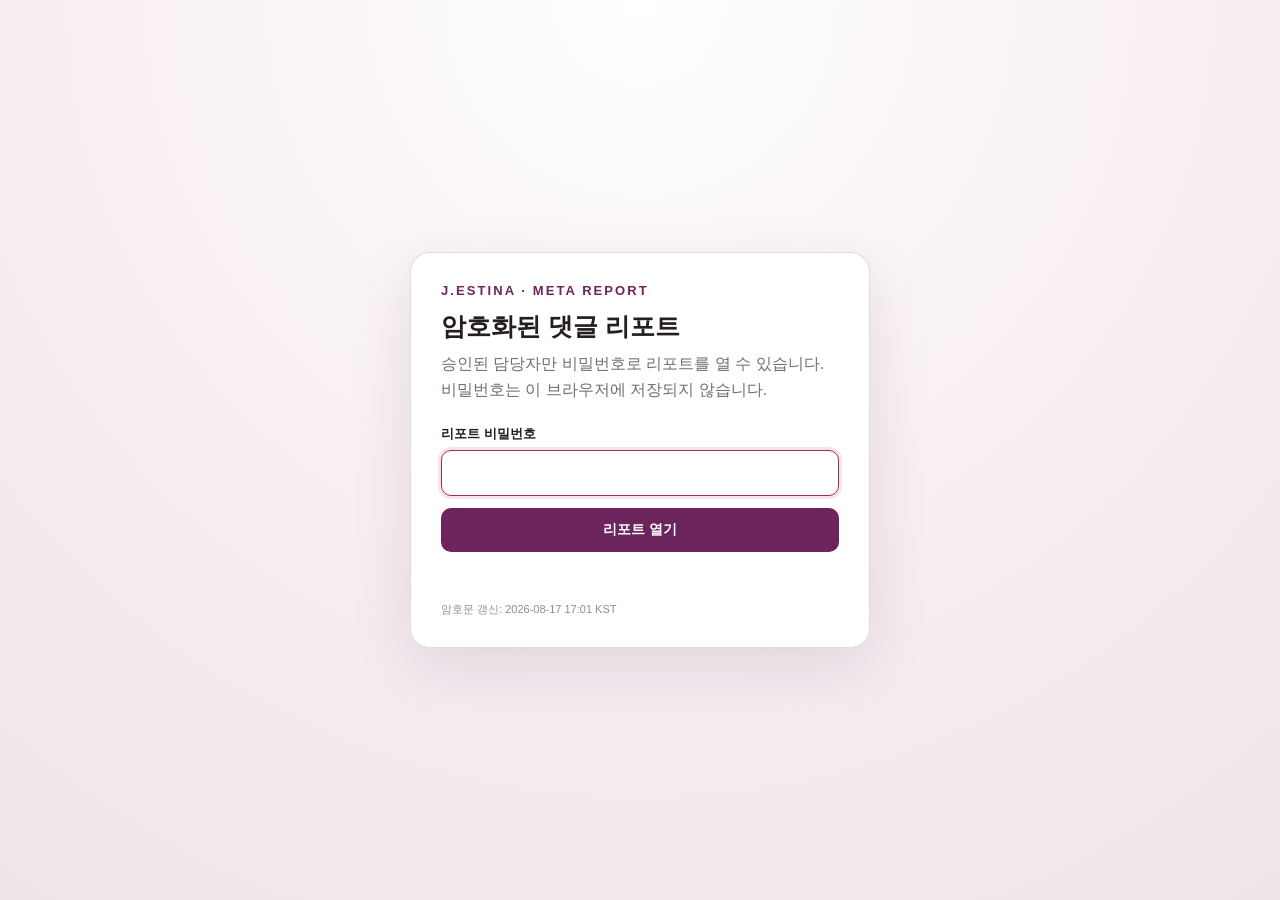
==== jestina-meta-report/index.html @ b862f481 "Publish encrypted J.ESTINA comment report" ====
<!doctype html>
<html lang="ko">
<head>
  <meta charset="utf-8">
  <meta name="viewport" content="width=device-width,initial-scale=1">
  <meta name="robots" content="noindex,nofollow,noarchive">
  <meta http-equiv="Content-Security-Policy" content="default-src 'none'; script-src 'unsafe-inline'; style-src 'unsafe-inline'; img-src data: https:; frame-src 'self' blob:; connect-src 'none'; object-src 'none'; base-uri 'none'; form-action 'none'">
  <title>J.ESTINA Meta 댓글 리포트</title>
  <style>
    :root{--wine:#6b245c;--rose:#9b2f59;--paper:#faf7f9;--ink:#241e23;--muted:#746c73;--line:#e3d9e0}
    *{box-sizing:border-box}html,body{height:100%}body{margin:0;background:var(--paper);color:var(--ink);font-family:"Segoe UI","Malgun Gothic",sans-serif}
    .gate{min-height:100%;display:grid;place-items:center;padding:24px;background:radial-gradient(circle at top,#fff 0,#f7eff4 48%,#efe6ec 100%)}
    .card{width:min(460px,100%);background:#fff;border:1px solid var(--line);border-radius:20px;padding:30px;box-shadow:0 18px 60px rgba(79,38,66,.12)}
    .brand{color:var(--wine);font-size:13px;font-weight:800;letter-spacing:.16em}h1{font-size:25px;margin:12px 0 8px}p{color:var(--muted);line-height:1.6;margin:0 0 22px}
    label{display:block;font-size:13px;font-weight:700;margin-bottom:7px}input{width:100%;border:1px solid #cdbfc9;border-radius:10px;padding:13px 14px;font-size:16px;outline:none}input:focus{border-color:var(--rose);box-shadow:0 0 0 3px rgba(155,47,89,.12)}
    button{border:0;border-radius:10px;padding:13px 16px;font-size:14px;font-weight:800;cursor:pointer;background:var(--wine);color:#fff}button:disabled{opacity:.55;cursor:wait}.primary{width:100%;margin-top:12px}
    .error{min-height:22px;color:#b42346;font-size:13px;margin-top:10px}.meta{font-size:11px;color:#948991;margin-top:18px}
    .workspace{display:none;height:100%;grid-template-rows:auto 1fr;background:#fff}.toolbar{display:flex;align-items:center;justify-content:space-between;gap:14px;padding:10px 16px;border-bottom:1px solid var(--line);background:#fff}
    .toolbar strong{font-size:14px}.toolbar-actions{display:flex;gap:8px}.secondary{background:#f3ebf0;color:var(--wine);padding:9px 12px}iframe{width:100%;height:100%;border:0;background:#fff}
    @media(max-width:560px){.card{padding:24px 20px}.toolbar{align-items:flex-start;flex-direction:column}}
  </style>
</head>
<body>
  <main id="gate" class="gate">
    <section class="card">
      <div class="brand">J.ESTINA · META REPORT</div>
      <h1>암호화된 댓글 리포트</h1>
      <p>승인된 담당자만 비밀번호로 리포트를 열 수 있습니다. 비밀번호는 이 브라우저에 저장되지 않습니다.</p>
      <form id="unlock-form">
        <label for="password">리포트 비밀번호</label>
        <input id="password" type="password" autocomplete="current-password" minlength="16" required autofocus>
        <button id="unlock" class="primary" type="submit">리포트 열기</button>
        <div id="error" class="error" role="alert" aria-live="polite"></div>
      </form>
      <div class="meta">암호문 갱신: 2026-08-17 17:01 KST</div>
    </section>
  </main>
  <main id="workspace" class="workspace">
    <header class="toolbar">
      <strong>J.ESTINA Meta 댓글 리포트</strong>
      <div class="toolbar-actions">
        <button id="download" class="secondary" type="button">CSV 다운로드</button>
        <button id="lock" class="secondary" type="button">잠그기</button>
      </div>
    </header>
    <iframe id="report" title="댓글 검토 리포트" sandbox="allow-scripts allow-popups allow-popups-to-escape-sandbox"></iframe>
  </main>
  <script id="encrypted-payload" type="application/json">{"version":1,"kdf":{"name":"PBKDF2","hash":"SHA-256","iterations":600000,"salt":"JUf4cSs9umFCgtx2gkqFAQ=="},"documents":{"html":{"iv":"B0xwq9u/bmfz9hqQ","ciphertext":"eL/5uqv4H1Jd9JWqy6ny/KM/SCBCeyU5FNEs4bVEYh+SJT0X4cHyVH7+/Qzt70ypvywqZRUri530uv+bT+2LM7QQxPsdCswyXFH/Sm+350F7VwnJ4zkbJG/9aUuiEhw10QZmdGPyOwOZzrJYIiOFAPCa9NPWlOcZ593bYyx+6baFY8bpwCPuyybkKSx/S5OGhu3B15ziTVLQYcelPiuqhGjUu0BewGZYO17c9FZ5eJAh91f5IEYqa1u8L5bV88GsHKhN32FbpKHRhf3EfqwbiWoqfHRvHfg/MRFrk1bZ066DHWjRvkJ/A8AHfJtXB1iiZT9Y4PhsGrMKVU3Pv9nj7/CWUmrY0mr3dgZJp9ErrdSQF6/lKy9GrOQ/FKM+vo8EYIExfMLqcC67u1yBQjtTBPZn/hNpXhZRCJ+wC9f79fDdSuhmqEOr+I0dUWuM0fIb19qEc/JGv4/1ErrrqZbUXozpU0WfP9ig1eQomu0D5axaubmG0nsbT8rupiQKpnqieOupd85bBNgPv3h+UizSNoVvfbCCVEoGYpQlJSey69ODd+vJgLmo439MwNPz1+W5TM2njBbKxYazvjQ6zi4nGBjvYeNeYCtPgCyRLFb/7qLmzTUbZFduSGCDFQizfWaRg+oWIZUN/sPQGlDQpI45XqcKiD8a8eA+NthMejDFWeKe2PqCVSw18ZVWNPo+MWegb6zYnQlItLIM8Z28QUjLwStg247yL4uh7ceybDnAgXqIMAYxkCQGmcgSRcKItBFXvS9b81N3OOMR6J0U4iJ/yEPTLstTgJIDNtEiY3bk4MeqAN5z3bM4JqJnCZopE6Rr4FKCZFWWKbdlsRp550aPgCUmNBu3olEC54j4+8V3Hg5RyQ+zyZM6SeAg+d5y2VwK1ywSjOFjH/4Oa1NlncDn+0hfHtI6ClusIGYgo1JbV5GvVlidSYPDvQ75J/7hX5HVXJ310COhlsSVut0c4tHKKFeirUgE9VSUvGxcYU7UZ9EBWzW2/Zop6OmuTSL/[base64]/l4J0hI/lgeGj59JBCqJTv+kdj5xzCx3yU2zUNwfKWDNH4uPYHXtSGXPOXjwfCqoXEMmCoRGjGWXo/m/s5V7JtFsTxWFVyC5LDB2ryxXk9oXivjA1O/pO8akbBwDSoD0ByLdyGn8AtmuKPmozHxY13jqxU6OQZa+fZH9yw/AnOFPPOjSH8BBU3rAqzw0OCYYcon6KuErKlc7VZbcSQl7/UXBBLWPJlBJz6CkuqWb5rTlPqo8yvhqwNIKFw4EZf8MLE4ljBt4IblSsaE35dNSLXFxzaP6titQsG9r7eyclP/KOIXZXieh73FUlZHZwIw2tLQFBfcmXdcKz8h0vGxDpLOVMFzmHhTRePU9T2z97kWr3UZFDogCicKhifOr6a4qirFnxAYKWbdkpqe5BOF+wQkwGtdk1hRqmTY363UQAMnM/FGQl0FL+/ysdNwBwroWL/NefremzCiJuHAfytWEL6jfiO66/[base64]/Xtk0b9sjxv9eVARvo+0KQsy9Ua81wuBtIBd+s989ph4ThZ2ZzGFFY8a4Y7fseDZEOEdfWrYraeIUWoCUIVcVzRuxFASXc3pYp7shUVbssoMX0aXdyKRrUeh/kBNTv5ze8quxGCSNFBcWXgCY0K1VQMAw1rMv3/swb54jdggtZrlBRsXWP+GcH2yvmutAPWJhiaqN+rGzFj0AbPQ5e2+Y7ny1KizYID9NHaMaPBXlMfSZKtcSDedj7vbMa8lzzJ2bIXVd4MxnDgRwdZ+1/k/VMmjVq5TDsZFKMT25SfADyd40J5lW5HIMTw7pHui803ZNHGx09Ywr2G6zf2SulaMb/2Xw9nNxvSCxBJMwgtqXBsHlsxM7Jwqg2iKyC4lAQ1oASETMfyAubejKvKMdrOEnKWjixJ96UZBBf8ubc7O1J0yb8RYCkJIZPghD3AzppEg4sQ004m+WSIpUeDTIxeHI7XsyV8I0qoHlTYvn9oGzPbVdJKak/++x6YwtwDH5AY8wGtOWAtOPAoBpevcNMksoEPIX6UbNbwtovZtkC4wlgZatfEHRQQz9HECm8b1+EDHL54u/rb8toWCYrinojShLpRYJEbrFD+LhaOZTpYWgQY6kH+652gE5nFHDS5pZysUEARQTYugvpm499pLJAECz/gzhsY+sKbU/hlFTm/Rr7Ik3zc8+a10O3RYRne+yswlBdaq/8un0wpyBaR0VRciMlTbRYEMUVM1s8RyvLi42glKV3P9HOneppWOW1bjAgJYCdB21MgWF3E+GSskEmgorYXveDmomxgDa4nPBiMhEI8v1daV2SKVddS3JyrUKQek8HVTySXZLpbB1GE4t/mz/txW5zkv8eb1QHVmDgedjrIRuRngDEFGgQqcX/LoktKEOhvZ42NJ8FDNkOwo5KmHyqQz9jwqV6BCizUOJ+Fsrc6I6tzXVjbeZDSbyHr+VHA6/5nQFnl8vJprOJx/3hvGhW+wdMWI9a7ZBDmydfoBK5VWh9daW3bCA/7kcD0GyxjDmpI1lS7F4MAPB5/mnBLuTK8cJZIlGlSR3l5+c83sELv++wYNKbRun9jtCVr05aMf+/R69e42UrrlG/eAGypdUhJzpspF514RqcmDoYa7tIpVJ20COch67P02QS36xrq1KmKV5zxyk/mDkTZfDNI0XtiFHgZt1FGuhw+D/[base64]/Um+cuRRP9MUzfeVE1yzZp2m6NXErSyXabCQNhDQfpK2m/n/gY027djOg0I/LmDCc73q8TvR3a+WL1vJkCtLtqR+3c5o5BkzTviYOM9gJeg/+mFdYpvMfcdvQS5lMzCZnM4fc+XAop0kLOgPqeCzRgCnfjzrkt2MxYDDnVKrRaSZbFl18Bt1xxHCrTjp9QJiC2NhPXGWuazKByzToEe6mVEfq0SnF/V37CaP5FnpeaC4XDBd9o7sxbZNQHoGqCo8MjNm6k66mN77aoiXMmJDeIXMIr42gQczgh75CN44bb+0Ibau6g+4A1fnq+E+RynNd2sxZh1PeJ0EAIWAu2HpQxBM04tACWTaQUAjp/oGn8B0Uzr1LMjstzKpVM/OqBU8LmIzJXXCYMykyPDrqQJDLGUGikj6hgk7jSiO74Lig+CFDVna4+cW3yXDIWM4JiU6oMzoqHK8NMZx7kMmMBw5RweQ827EGQpdOyEJvqM8VauZu3fzB/4jTPX5YcSGGlFPZHU01O+V6QOiLwliIhEjOP7AUv8Z5gB21It/saSoaUoJtcZXNE9AYW4dcaj3KHrBEx8UmmKubjsIwCR4qqtGxqDEKyreAXztqcITZ6+BdCmjnVbhsY2eRihZC9AZI4FT/1gtHG5SqTfx77EP9q0yZaaq6VN4hmrJjY8wvIAbtx7X5/zUA0mBzCeOrt9oKgRnpFTPGFAJuTYk8V8BJ4u7aQDGAxOZaCnmLK+yeVZYHI5iQDg7aVqKKMOJrywrUK7PrL1+XRPspX8jYUwXzTh3DZe8mTPfwEargFOPl5KZYiBQgN0UqW4MLs+BIIqlIqIeNy4oQwEnspFlsJhB3GgKG5Y2e1nAieMRZxl2UhuxDellu8k/VIYMjDkhR6b5WWsz0HQWCQbXXkKnZf29phs7N5kbehfkVcUIJnhX5bOo+rW3DZRHCvHEpVVGDksC/qVo9YPj52AOBVNq29llhEvKEUxRuqV/ELkXe5y6rHsocK0RZ/A1YnZaPgEeekWAdop4+BxH01Jv3VZEsX0XSCWwG9F0qduwwrmSA0tBxMrNdbm5H8+qk8yGmEPY0Lcoln2bbQzJEaaOfDfp6WHLS+oxKew17AtOxF9Lv9jT36ijpVoBoBfJLxSrB9MzN5CqedWWITw4gc8d6K5vQQoMtm52l4Ib47ZQXbC1f/p+ZNw9RtpLVgWDgkO85+8Db6eKxNGYkmz4ps6p1x4MvhWjOURttaYyx7YsMMT2DIgxcQ5FVPM1f8XLBNew6c4uQlq6n1YSOXQGxIAwdf8faDYcffDKrf4HILVuT6xhCv/gVROwUAn6tUrD3NNhxrepacDKYL2N0y3j9SJ4ZYIrn6UQQKl75KGqk/Wh3QXE1nx1/b4/9udxN2/ShPUXTjmll7AJnT9t/wIC6949w7Cxl7CEojxGWrf8bZ3U6Pl5QBKOqWxEpQkGmr+1r0YwYuPxinS2dmLmRNgnpYoYKaSWiCRMllq3mAB3EriuMkVIlsQToLKN2vnFSsBniyS/hd8Y7KhJjaC83ugyVpMybAI6ONScvBzI8ctsxYO2SWouNhi+7IfZVDcWrYKvr2gFIjgqIopTZtuJpJeOZAeFQ3ljQ3JeayQufFrAY4d4rJjmL5kEkjk/UfZCpRfg235Wdb+inSlcfNJMGj1zucukjByMwrkp9xOzDLIYZ4RdGuVrOOMkL5bYmUcspi2g9wbXO3qv/2/EZDTH8sJLRq/2WPu8szp3YdVuSgJqPOmjlz8TQSeCpcH5jHzHqD66x5ZZYfJ3IiSbkcKa2CDjJOWfdMgoCv/BsdnEEgmcBpa/EvncC1HpTZyrc+TpVSwvGx6udyLTMW/S/J8GpTb8WaSpWGdLa0jpz4QbVZthzu7bMB4Q3OkP2O54d0RSdoDL1T7FHbYuum7atCrSiV2TT2EA9+eq0xCKxeV7plA3SZ2FaPZh6rDLMRykD606tC0u5x8qiwizrEFyzptR4nRVYDdyXswnHfpNqkfp4/AUHmv8zusD5cohiPUWq0WCDJ0lJD2sT8EeRgIGYWcB7+WH24GpcJiNaiirYGuG/j00lL/rfkXvkWjrEy8lU8/ODjx4QlVrU9JkCt0t51bVOBOOXY9SYmfiAgSngL50G1MScKgj+p8Jg3dvXB2JEPvKSEd0oCxiEnrEWkla4gjccWRnFGWrNgSR7j5u1m/N6ilwPZ15PCgLFIequuPt/wabA/RVA7+y1XxyHs98tsnKGX64jTKSOedhoQc6yzvJf62a7mVqqAwYp20O0sg4sP8dS3bTTz24P/5jbScLYS//+0FCqquOKPlrWHRTZ2pMOxgeIcEqTrjnU3eWVI4Hme76v4EiGSyT6i5LOQlcxQ3Gi4Hb490I8OiiE+94dfFZE66y/OQUl6LKRqb1p9AnenUhUIi97l2H8XpQjnc9lfvDQcCPUoEyYh4s4WM3bnZ4M/H7SkstDWjy/H8KPDIe9HCSajznbJyScO9/D1EMpV4yLKdpGpxX1sFbMGcHwLbjZEXl10/+T739EtsGB2O+alGU6HPN+0HFHCZYcHQHbV1A4riMwlh0iF6UMcuTZgSijcdoBe6QXGQ58y9lQqAiDhoD2Brfqw9C+x6AngqscB3Dlc2exH0Eh3/7VhwFze8AYVgdfcyuhHil3iP5boH03oe+ugs3Fe1A1w0adEiCKxmH3a/p5s4DP+Ld2eecLm9HafxvBqHvlcKuHoUtYzB7T1r1UUeL9DCYejnfMsJX/8f3tFnPMITPtW1xgKZpXPxq8L+DmKlW7O7x1FJYi9oHnViKupB8hd5HgfInlbqf9CJWjWOH5YNiAEr/[base64]/xrM9owkjtbRmo72R7vweCX1/OuXA/vxlmIcpJJyVDAsfIw+M5sivqGgQ4RfRYk3AQj4ZxPQJkGMnLKmITag4diM+m3SmNa+g5Ing4svOANKd8hJ/ipfmYzvY1Etedz/YlMd+6pRlbuBx4KjcnkxDOA3QOzN8acmbpp9Y6BWMfjiTSa1PnVLIoVZj/d+ZIhm3rBj1IqfGvebHMM2LprMY2j/QPVfAodCMFdQDSFvaZ6p+acoUFxzcC+7PZvJpY3+vN0YE6BSrJk0cS+3qgvNbhck4hR2vVt1MOgl0UIzsclSinMIwfjhL19JmoxEHrt0Cf/slfG19noX9wPipXNQvJKF0NeIlsUTuoH1qnBuYgyixM2Ws7uc1Xb5GnGFLPHmYg1KuGq0a2wY1PR4M9guXKzu1En1flabZbU2Zt16GXrsKObYnVih7s7F+rnCQ8xYXf0wSTBJlkysjcIsI8Y2UrhMOZUCWxb5JQgSXGxd2/WoJGIW6UOrgL8e4NWODHPbZ5EeLbjK8HAMSy3ejaCu/zEWm2E6gJa7CV8+jp3mUCgV3SD83DzUn6d2Lv6ZcXdXixNWmO+XMof6E21PBMFYlv6EvXD/XW4duAABLUI70q2Xr5jwsOUy9pyxBfljGXCE0ixSzvL9yLNmqjITvVBcWyb4G35Excpg+ndrjQKWEckx8wXwUm256h3/XFrhI8SJJsZ/jyFLYAP5B5V14Qp5LCCAZ2uK5QW/Ex4/n/qnYS9zym1k4H9uXLOk2BhLfzT3WUjhy/r5XxQBGqwyLlyDohyr4cJkOWzAoIc+tFG+0i68ZweRziEWntOFUXzgrfuA5PvAnzpsbPxvzxC+srmou3HXLLC46TF5sffaLqQSFMAF7XjTMVoDceh1C8sj4s3xQBv6LJ09DV7Ql1YOsj8nadyph8z0z7i05FBy4/M6nXIALDFsyOJkfywc/VhPZjeNDkF1wvmvwcTxIjefV/wpPXJ/Mvnfci8sTa+TORsH3eNR11y4mJieabqYzvxfaEVUkcoodk3BCk8xZFG2I6QO0vX7+RREowT1FepVUcXJWffm6SqCZLRTTGpFn1TKjPzFz1pvG5u1wUJOjAMtxdcgQhvUecm0yekHSK6Y8+zRCsdLGkGam3fERoU0o3PdK3fTgsc79tWcgkUK+8NJi/+GAU9YBbbnklxyb2VDNXH8o4WSQ7vM19oHPYYN4v9jYluQMxqkbpCzmHckS9tMeUIrVnSf09GiBfAj41EChCpYO59vDjk0jYGIhmtGqa7KmsutBZmsZRxrpSsDwFjCs1sS2KRLhnv+DXRMzVzOXFmA0LRtvKmLyE/DD09uPJ2GWXp6jN1ffmKMNZOAjvE95MUG5RWK19G68wP5nPXOUCgBfbbWITtPXmF4IEt/[base64]/624xx7g0eadecXuZrfLrXV6IqRt7czky0kyAtkbRlnWoUEyrTmOgegKeaODJk2exSPKhCOiqUkJgCrWNLUmE+SNjQBeQantRTgQmiiYC2y1INbfbYAY9qmdy3MRaiyGdHEADh0G9zJPjTw/b9kmjyXxOXkkWrDRhVgFgRvjhoEfdbMbtH3RKkvMZDS7WKnEnNUejvLGIC221fYfHdJOXRmBcP+wFHLLB9l9I0y44mXKh/n4ei2zvCxV3+ciKZs87RMuYyLy07bMNEkPdkBHVHi4yFNCbEh0Vst4RQ6aCPMB3Tz+ZTEIJZo+CJYiHk5mlU+zkwIEBK3XsYm269C2e0wENDe6TNnzJEU2RVKIKVrHAl5OauBdSH4Nt85qvJ09LFDpgqxkzMupP941VIpPIZljHADJfbZVnzgHIOLKo1cXaZ8wd7g/lbhBrnUq/fl6Cte7TNoFtoZqmTIEBQazTQWJNGVnMotP1D5EO6c86AnRQRDfPJSNBqEA6FiDx49ycTuuthBb0EOKVqQyZlPE/d1nSXSZNvEEXP6LoDvjisNTScRyy+ZI6tsttAuarjDL8NbP3AF9fHb3IuItNB5dKde3zV2JXOhkOZOtjeMmwFj76CeULwepCbXy/ESD6kj3BCx8s3tidbkL6ur82OGzG6hm0omtsMj4azJTX/CalSWlezhzomP7Qzq9ahhRLc8Sr+vEO2iUJZYmmN5FgGX1GYxJ3MMvIhhryxK5XtkJ3e0X1aTKwJivEe9elSJ5jgMS083FBmH/QyRxhkAgk3Wi2lcZdwiZbJ3Fj8LzcEhNyeipQi3SI3kdGLWBs/jBOdzJGXI+cX5ahuxPcjMxmjyPABUKtfNNiaykYb9C2y0Hl/Vb1VAqpLAtq0w8h8PkYpIViqxoarfmXY3WDG1LFCLYKLAkjnApscL/MbYuhkmsMjrMgFxY/+oB6l5RxOHdsA1vZy+0N3agOrdsLgxo/lE20c4b0nMCAmeGvXJcFL7Zp6eiNMeU1/[base64]/QbZ89+YYrpP9Qvrejv/I2c5JWJwn2naSQE/zIKBjGE+coI36GDdDW94/YIhQioLUiShiWJ6q5uDntk4GZvp/PMNraGbdmBb1klMnihv4mlZ3zbO5IYRwbLUw1Jvk64e3AK1rTLXkgrlezf0crnLikZeqwDzDmo56QWqdFGm0LzSx00N8IVoYKpw8VDvNm3e6egbnA5a8XxUv6pHGz1ybAvULodh9LNocNlCeKQUfPoAW9tQxUm6wKoXAiR4QJTV45YVtqzIaww4L/qQ7/q1Qe80xl/IQI2AZ9bA9XgPK1h5l7FIDequ99PP82jcAIAskxpXlMHaJZqlx+lY8dlgynQ+QBkHZhkUbCE3fng5ph1dlSCr3yTEOxGYtRLI+oixCFyh9jj9HZKNrHDgQPMGnvw7BImVFxqMFGMWA8VBH8CkxmZu92WjZyxH9In3/XW+y3qBnLQFpzza/[base64]/bIq3+OhFtPFFX4wqjSv2vDJN/kJRTp2vXv4ya02k9HJOrXS1PUIpkq+b38BELrvix60ZYHe0HoWpcE8cF7+OhyRBYpZYND6wy+4kqTZ8THOyf9gVk+A0odzEsfh4i24sqDVs1i0/k6DISBa2D0geAWByr8dQFDQQ4Hx5ezIwHEQxEwoFetWAmYdgKt0r6+SA1nWI/gRgEXisKvUCoYkUz0Sq4+O95K1+nqzmHipYZkOaV+gIxZuHBE3Y0Dp/[base64]/tIx7shL/+ZPA8Xlp/IRHePnYSlDz+7xeX9YQcrizXMa6p3aJJHEKX7o4is9Xv5rTYGVKDxtPuEHoD6bIquN66Pyrdbw5gclEbz9XO43K2cbNfWi/1c//64EDHyRL5YE+Iyfc+ODcSeAO6YG8J07nDXIcU7KPge7sphyYLQw6+ewKFlOzg1wq5Vj74crJZs86H4FHFpJLxLbeXbK1r+SBEJqlqNYiMt+rmkJ0+VrG1szEYV0ldnHShvc/n2X8So0h5TNurfrnl9NBkeYUa5rZUNOKMeJeXt9AFkGpPoew/vLUrKQ+W1DgQjcVrioXzULe4qdJWleUsjHoi/FmVKKTjVCX3GJyFYF4P5kN8jGgGkaJl+3wqrozC7ojzCO+w9Qbs8B0nGBXRB7iKweTZVZDDM+p/t2Cs7gZ3w898v7m+m3YIK2FAwSixVKpVNoWm379fC8DDXu2ZslKv6gnXJ7FprNN4tBekdFKM8GqWZihLuDPdCRrccp1TcH40hlxCFcHl3S9rf9h5NQlU00DR1hLWXRau0tvMc2B++zAAoQ41BkINL/ki22vKOx/[base64]/nyQSAkcsIP6boirvf2wBxDQwL+Mot5R8lYioVtXKFI1px9zmBvooYmEFH28TlJfmtFxwEIRK7TOoVCY/pSyxbUa5VFAUSzDA9kfDb5VlCXwF0yl+OBJVwL14BYBlMdG6mXKDCK3xpe5TmXmDNbYBZ3GaW1VsN9+0EJv72CLWMMWe3REqShWflXoaMzu0emYmEk6/ugNpF/6BsSJ99564/ujmuuvINCTx98FRA6y8D/s3NArMsqZvZ27jVmL11lCeRZUZBpA1n/IGdZtNonbYbdEjyh+jyGjLKVN950NWWjkwQu+fh5gq4yijn6q8zEcQ+MzOjvY9t/nFNh/lbYtkrQIOm1HDo/wOusz29Wnty8o3cfQSdNMlAyhKNII/oz8oKD0FwOXB+SjQzGOh8flbjjvRDUWcqTzrbD6IwrmyeeOR0kHvOOZhAVrp0ZFE6mfPtma3+mk35x20kAkAheXTVJeNg3V1AbH6LmltvoRbtlwCj+kSGA8u/BtInCHN3NNVjrUyJq8Bc7cfpYoMG4+9/Ry600Hr84Ohr/H9TB6QK+4JT1mV+nQ7IcsYQvK7fiSVRUavtVCgXUD5irVnzx+jDBRnFzu+BZ4GIR6QJj/x0ke0NvExEn0aPKkOywSiqE+PuNraGhKXakLudC+IynsrIsN8Uv4DYpzBmrHresPKAlWgN6+UqVhyXy/3eLyyyN/d9N032a2ASciVN/WG8IWbibgSe9a6jaWfcrd0rHZ6tN3j0DqiCxJaWHczSL3hexMXZXbXDPx12tC+4nulKrLJn1hJQM5YKPJ1bLnzG7KyNc0GMpFC2iFDt4f0et8fDGkToPYgls9rhJKf61FNLSo1yw6bXLdTon+JpgA4Uvm6eoYdP9p13sTtxzJhekgS9PZUu7b4bjHHw/fadDBWeBFxBEKBj8qmaVa83kkDEie6b7r1QECy7VB73waIFeZMjCiy7CVDWpA0P2as7hsI/RykkdgSbvGTEupg7X+dQUGMhwk0E1nnGvtjx+X2Mf9ol5FTxsSWUSR0/d/BlXvIUV4iLcQQidXXNmy3+gK2avueqPtWwfM+opRjWgXOylRe9/2ZLx0aAyfdLXuLDgvyYOHg4zWBVgQ17cpqlpqP/itvr82KrK3KHqwc/LH9bDh1AkA1fVzN+CxgdWZor/xFDGQj4+FbTdqklelFuNImts4x0RCMkeyjzYLQ6OtP9T1bBwCmxnn6Ri9sKg16qjl+C/[base64]/qCzv5HHV9bOeg/FD2ZCM+LRl8v8dEmg8to0OotJ6C8gnWVd+xh94f/2DZukMi0aIjzkWfFpXQysifN3L57xUWZbrhmIQZeYJaz45VHDY1NzuAEvXw+vR/KPHM5COHZsLIOOxMovzpd527/FUsEhrp4vLyOxucUxhji7KtP2NTe1++XeLpr9RsBMvdmzY+8bdXJff3XT5hRamBZG5stnycZosa1gINfIPfNFTsoa7kUojYEKqx/sFkGVQyfSGESqiD4wNn1dS3OTF7FlNabjwHLacecdL9F8W0CDmF7pDEAX+RX4t6ToReDCHk5WtstYgph7alF4h0ymbeZ8ilNh47g8Za5AIP62GU1awm3UV9iUpzy19hj7wbCwHwxxBBuVATeJn8boN0t+KilUyghAAhrvuaYUN7uJlhHbm1fbaV+YF6q9R/VPdg9IkMnMXoc4PjAB3NSutLBAm4iXK2qtHwKgyfDYT41tQJoOVwytUaCh/l7rKrnxP/COgrHAizkWpolTYoS0PITzpeUfPe0lOPw8TKlSLj/TIaorsWXnQ2ZMzrALduLcUJxYN5qqzYMwEpL5L+B2/40EaRNGkaGUS1n/i8QCI8/AKJgdVnZ+8LrYhvRE/GZgkY75qRuHlgMURiMYTjY4FPSrv9UnmThwoW3RGHPNGMgtod9+QkYQ5Pf7/sPQCfA+Nw8P7WOaDwqBJru2uM9vUv3qZTw+5LC0PH4RPKobrboJqCGOabV8cJOqqUyWKEtCkUK6NGA3bCKpKP5tbfkSx8hK6XFT4PfpxaFdc2OiW6KTToLlEy1CY95zomW/i+H3Qn/ovWVXgFf92HPCW5a7yvbvY0+xVfRlC4arKkML/e1X1/isGmFL8V83/HryOlSYGDzTBFTuZ7vEqk2jg4nUck5naFt0xxqqAtRQ/6IlDF1RLzG73yxCMZeJJzYgmfUJW/0uCTnL14Du42JwoMBDqhhEV86dWM0m/mAfEu3YqcVZAcBxRLYWB1q9fwEu36jra78BoQFcV2BoqrrFU/8Sf1usF8dhA/0dpFJF8qRGttQKDsvkh4PsAoG/x53RQ=="},"csv":{"iv":"jeAWdehZ0WTpZIJP","ciphertext":"dEAbJOmYTKqD2KJB7T7BwSBOTfXGHxttDSWZ0k8EXC7TFuBYATiaSo6zikNgw1nLlNKdDUZHj9uzwYEZZetVP2o/sC9VE8ubUpXftgGlDv7nXzFKFprxgWSrhY//rrkbaciq5NR7Wius9LvTlCvIYsnv18v8Prpq5PfNicTZ14br4s78EG3WPRgt7lDZV5yzw0jmWTrHUAGtkzPEstDWa77E34QzwccUkKR1QvoXW4YZunVHFVJQ1Y7ZJSr2ZHcVrtABao4Kr8kIfdZEWOhWnTV7ZRv3oFY/d2ecaKGHAb1j4SzuaSASKG7wkdenV921qqCkc4LHFE27c7niOP+hJdn8zljMn7JfcUEnxUnjr2ZBUetIs115F70llmvyEjUenZ+sRSHjhKAMzUVX3DqxvVNxLmix2LcJBVoCMoQ9Lmz8UKyogfmxqrak1URDeYADn+YeVPCl/n8l1RTQOQd2x8ktws7aTMkwjkUiuu6EZSrNQZjeQvkfTYLGFfM8ZuS8wi6WwDAzSg/r++EnTFs46S8e1lHGOSdWB5j5Nk1QZuSP8wDjR4BBYRM+2kDsfkRJdkObUoKlaDlglvwTAWmYvE42/cC3wpgmytfF4jZEQ/[base64]/61bUD46L4uFgj6LPrSl9LPwhp6GTPli4iS4KhnBygO94ieE5jGwySJW14DldQYcyJtQJnlBCU4bLLLkgrCPAUTYgEJ07b9qM180YmC9MRv3in2f2Lt6cFUwJtu7gj2DdEa8sDp3W/QaPeItQ+MEMbl/31Q1OWYQG1N8QhcIWBhqVBxVtopA21tUig1Z6HwPoCwuGssnP/8FZB5aHW9JdOiyRBL2BMYwt2LTQMtqYpMGspSOoQNdfyk9JMAMF4CBirMvVU3jY0K0iZ0ITAAtYRlprknl4iShGCgBZkUsEHOVhPQJcnkI7VXa/1wTPz1DQIvFl/Yv2cFAeY0dviEfxEeQlW3xbHr42l4CDmCM7/XW3624//pBvGmZGO7LMpJnVzTe04q6yFQJoJ2/fwJfJObdhPgeygCn1+rXaJuO5sh88guLtbMb2ibAusYq1oNwSmCbZfhLHuxjCmZhRhQHqX0r8tqAyDGKrGZu4Sx7uqwIrciLogv5S/PjBYZR8cfworeifDsu7vZFMYLc5g5bdjPvg0mK3vx9Voqzx2zCQZoUmSapKGx77ZFAkU5my8FNAqYCVHQKsUIFEgA6DIdCSaW2XBkCDS9wNWNYaa0gxAYk6B+Dz3GX/3d7FIblyt7LMUpnzCl3UhktfBBwdtgk3tBCQyefHG67HR0+V1zlpnVDYrwWHnSTG/MQ8nGeXuqyD5WZWXz/ZQV8jymPZVYMulRkSzU+ufmM0FwnnRP4g0eGrZ0Dv7nyQcpB2GbhbU9dZwu1dMVWKCG5c6FXF0+EyDWwLgc7nfC5KkPiivw5dY4BFGlSNHPX+v+1Kcqeivk/+VqiETmO8xDXjv1JscT4d9Y9xvbyWNplb9PgLxlzMFqvaBKk5aR03NPkbiMteM22VM="}}}</script>
  <script>
    (() => {
      'use strict';
      const payload = JSON.parse(document.getElementById('encrypted-payload').textContent);
      const encoder = new TextEncoder();
      const decoder = new TextDecoder('utf-8', {fatal:true});
      const gate = document.getElementById('gate');
      const workspace = document.getElementById('workspace');
      const form = document.getElementById('unlock-form');
      const input = document.getElementById('password');
      const button = document.getElementById('unlock');
      const error = document.getElementById('error');
      const frame = document.getElementById('report');
      const download = document.getElementById('download');
      let csvObjectUrl = null;

      const bytes = value => Uint8Array.from(atob(value), c => c.charCodeAt(0));
      async function derive(password) {
        const material = await crypto.subtle.importKey('raw', encoder.encode(password.normalize('NFKC')), 'PBKDF2', false, ['deriveKey']);
        return crypto.subtle.deriveKey(
          {name:'PBKDF2',salt:bytes(payload.kdf.salt),iterations:payload.kdf.iterations,hash:payload.kdf.hash},
          material,
          {name:'AES-GCM',length:256},
          false,
          ['decrypt']
        );
      }
      async function decrypt(key, name) {
        const doc = payload.documents[name];
        const plain = await crypto.subtle.decrypt(
          {name:'AES-GCM',iv:bytes(doc.iv),additionalData:encoder.encode('jestina-meta-report:v1:' + name),tagLength:128},
          key,
          bytes(doc.ciphertext)
        );
        return new Uint8Array(plain);
      }
      function relock() {
        frame.removeAttribute('srcdoc');
        if (csvObjectUrl) URL.revokeObjectURL(csvObjectUrl);
        csvObjectUrl = null;
        input.value = '';
        workspace.style.display = 'none';
        gate.style.display = 'grid';
        input.focus();
      }
      form.addEventListener('submit', async event => {
        event.preventDefault();
        error.textContent = '';
        button.disabled = true;
        button.textContent = '확인 중…';
        try {
          const key = await derive(input.value);
          const [htmlBytes, csvBytes] = await Promise.all([decrypt(key,'html'),decrypt(key,'csv')]);
          const htmlText = decoder.decode(htmlBytes);
          const csvBlob = new Blob([csvBytes], {type:'text/csv;charset=utf-8'});
          csvObjectUrl = URL.createObjectURL(csvBlob);
          frame.srcdoc = htmlText;
          input.value = '';
          gate.style.display = 'none';
          workspace.style.display = 'grid';
        } catch (_) {
          error.textContent = '비밀번호가 올바르지 않거나 리포트가 손상되었습니다.';
          input.select();
        } finally {
          button.disabled = false;
          button.textContent = '리포트 열기';
        }
      });
      download.addEventListener('click', () => {
        if (!csvObjectUrl) return;
        const link = document.createElement('a');
        link.href = csvObjectUrl;
        link.download = 'jestina-meta-comment-report.csv';
        link.click();
      });
      document.getElementById('lock').addEventListener('click', relock);
    })();
  </script>
</body>
</html>
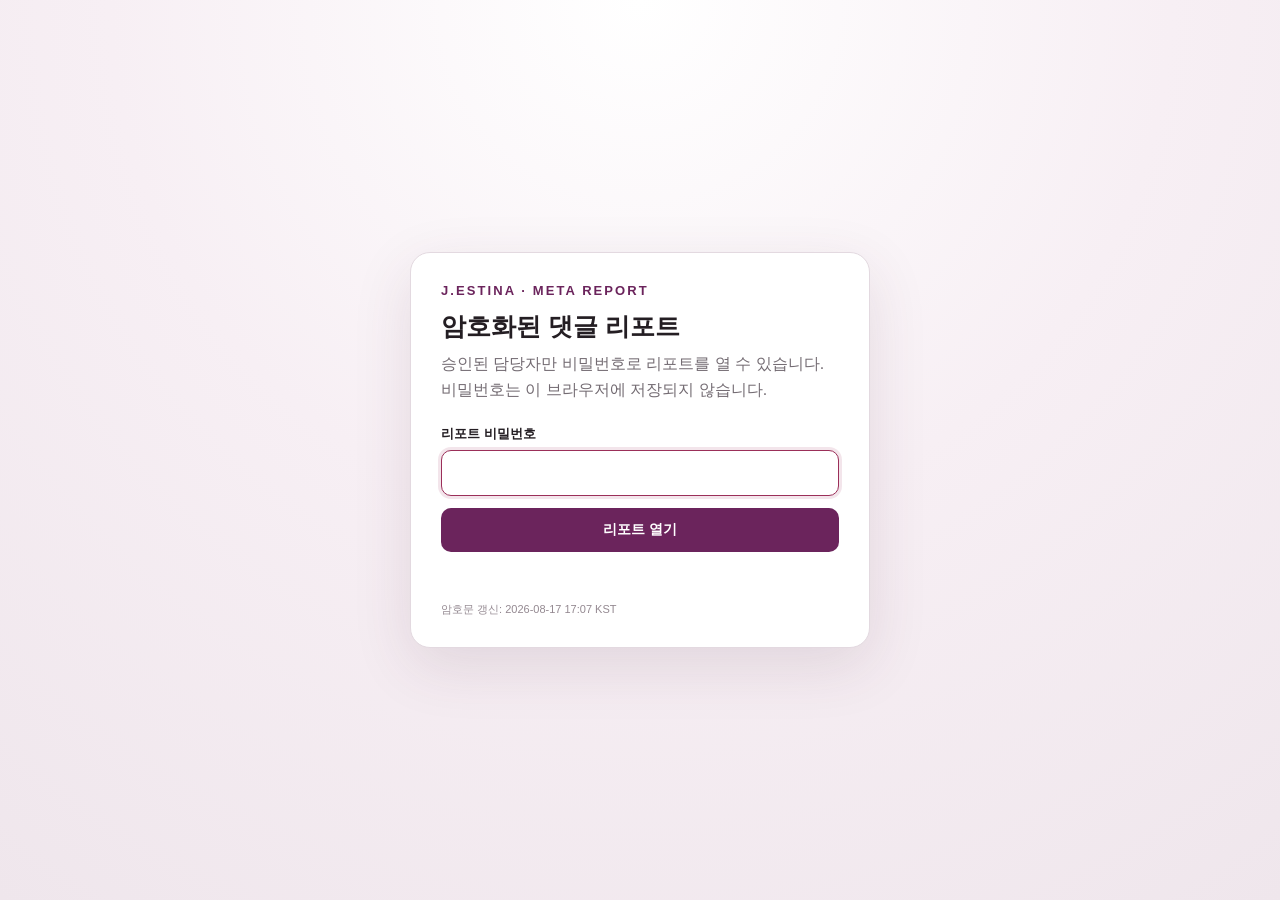
==== commit 3ec9c267: "Update encrypted J.ESTINA report 2026-08-17 17:07 KST" ====
--- a/jestina-meta-report/index.html
+++ b/jestina-meta-report/index.html
@@ -32,7 +32,7 @@
         <button id="unlock" class="primary" type="submit">리포트 열기</button>
         <div id="error" class="error" role="alert" aria-live="polite"></div>
       </form>
-      <div class="meta">암호문 갱신: 2026-08-17 17:01 KST</div>
+      <div class="meta">암호문 갱신: 2026-08-17 17:07 KST</div>
     </section>
   </main>
   <main id="workspace" class="workspace">
@@ -45,7 +45,7 @@
     </header>
     <iframe id="report" title="댓글 검토 리포트" sandbox="allow-scripts allow-popups allow-popups-to-escape-sandbox"></iframe>
   </main>
-  <script id="encrypted-payload" type="application/json">{"version":1,"kdf":{"name":"PBKDF2","hash":"SHA-256","iterations":600000,"salt":"JUf4cSs9umFCgtx2gkqFAQ=="},"documents":{"html":{"iv":"B0xwq9u/bmfz9hqQ","ciphertext":"eL/5uqv4H1Jd9JWqy6ny/KM/SCBCeyU5FNEs4bVEYh+SJT0X4cHyVH7+/Qzt70ypvywqZRUri530uv+bT+2LM7QQxPsdCswyXFH/Sm+350F7VwnJ4zkbJG/9aUuiEhw10QZmdGPyOwOZzrJYIiOFAPCa9NPWlOcZ593bYyx+6baFY8bpwCPuyybkKSx/S5OGhu3B15ziTVLQYcelPiuqhGjUu0BewGZYO17c9FZ5eJAh91f5IEYqa1u8L5bV88GsHKhN32FbpKHRhf3EfqwbiWoqfHRvHfg/MRFrk1bZ066DHWjRvkJ/A8AHfJtXB1iiZT9Y4PhsGrMKVU3Pv9nj7/CWUmrY0mr3dgZJp9ErrdSQF6/lKy9GrOQ/FKM+vo8EYIExfMLqcC67u1yBQjtTBPZn/hNpXhZRCJ+wC9f79fDdSuhmqEOr+I0dUWuM0fIb19qEc/JGv4/1ErrrqZbUXozpU0WfP9ig1eQomu0D5axaubmG0nsbT8rupiQKpnqieOupd85bBNgPv3h+UizSNoVvfbCCVEoGYpQlJSey69ODd+vJgLmo439MwNPz1+W5TM2njBbKxYazvjQ6zi4nGBjvYeNeYCtPgCyRLFb/7qLmzTUbZFduSGCDFQizfWaRg+oWIZUN/sPQGlDQpI45XqcKiD8a8eA+NthMejDFWeKe2PqCVSw18ZVWNPo+MWegb6zYnQlItLIM8Z28QUjLwStg247yL4uh7ceybDnAgXqIMAYxkCQGmcgSRcKItBFXvS9b81N3OOMR6J0U4iJ/yEPTLstTgJIDNtEiY3bk4MeqAN5z3bM4JqJnCZopE6Rr4FKCZFWWKbdlsRp550aPgCUmNBu3olEC54j4+8V3Hg5RyQ+zyZM6SeAg+d5y2VwK1ywSjOFjH/4Oa1NlncDn+0hfHtI6ClusIGYgo1JbV5GvVlidSYPDvQ75J/7hX5HVXJ310COhlsSVut0c4tHKKFeirUgE9VSUvGxcYU7UZ9EBWzW2/Zop6OmuTSL/[base64]/l4J0hI/lgeGj59JBCqJTv+kdj5xzCx3yU2zUNwfKWDNH4uPYHXtSGXPOXjwfCqoXEMmCoRGjGWXo/m/s5V7JtFsTxWFVyC5LDB2ryxXk9oXivjA1O/pO8akbBwDSoD0ByLdyGn8AtmuKPmozHxY13jqxU6OQZa+fZH9yw/AnOFPPOjSH8BBU3rAqzw0OCYYcon6KuErKlc7VZbcSQl7/UXBBLWPJlBJz6CkuqWb5rTlPqo8yvhqwNIKFw4EZf8MLE4ljBt4IblSsaE35dNSLXFxzaP6titQsG9r7eyclP/KOIXZXieh73FUlZHZwIw2tLQFBfcmXdcKz8h0vGxDpLOVMFzmHhTRePU9T2z97kWr3UZFDogCicKhifOr6a4qirFnxAYKWbdkpqe5BOF+wQkwGtdk1hRqmTY363UQAMnM/FGQl0FL+/ysdNwBwroWL/NefremzCiJuHAfytWEL6jfiO66/[base64]/Xtk0b9sjxv9eVARvo+0KQsy9Ua81wuBtIBd+s989ph4ThZ2ZzGFFY8a4Y7fseDZEOEdfWrYraeIUWoCUIVcVzRuxFASXc3pYp7shUVbssoMX0aXdyKRrUeh/kBNTv5ze8quxGCSNFBcWXgCY0K1VQMAw1rMv3/swb54jdggtZrlBRsXWP+GcH2yvmutAPWJhiaqN+rGzFj0AbPQ5e2+Y7ny1KizYID9NHaMaPBXlMfSZKtcSDedj7vbMa8lzzJ2bIXVd4MxnDgRwdZ+1/k/VMmjVq5TDsZFKMT25SfADyd40J5lW5HIMTw7pHui803ZNHGx09Ywr2G6zf2SulaMb/2Xw9nNxvSCxBJMwgtqXBsHlsxM7Jwqg2iKyC4lAQ1oASETMfyAubejKvKMdrOEnKWjixJ96UZBBf8ubc7O1J0yb8RYCkJIZPghD3AzppEg4sQ004m+WSIpUeDTIxeHI7XsyV8I0qoHlTYvn9oGzPbVdJKak/++x6YwtwDH5AY8wGtOWAtOPAoBpevcNMksoEPIX6UbNbwtovZtkC4wlgZatfEHRQQz9HECm8b1+EDHL54u/rb8toWCYrinojShLpRYJEbrFD+LhaOZTpYWgQY6kH+652gE5nFHDS5pZysUEARQTYugvpm499pLJAECz/gzhsY+sKbU/hlFTm/Rr7Ik3zc8+a10O3RYRne+yswlBdaq/8un0wpyBaR0VRciMlTbRYEMUVM1s8RyvLi42glKV3P9HOneppWOW1bjAgJYCdB21MgWF3E+GSskEmgorYXveDmomxgDa4nPBiMhEI8v1daV2SKVddS3JyrUKQek8HVTySXZLpbB1GE4t/mz/txW5zkv8eb1QHVmDgedjrIRuRngDEFGgQqcX/LoktKEOhvZ42NJ8FDNkOwo5KmHyqQz9jwqV6BCizUOJ+Fsrc6I6tzXVjbeZDSbyHr+VHA6/5nQFnl8vJprOJx/3hvGhW+wdMWI9a7ZBDmydfoBK5VWh9daW3bCA/7kcD0GyxjDmpI1lS7F4MAPB5/mnBLuTK8cJZIlGlSR3l5+c83sELv++wYNKbRun9jtCVr05aMf+/R69e42UrrlG/eAGypdUhJzpspF514RqcmDoYa7tIpVJ20COch67P02QS36xrq1KmKV5zxyk/mDkTZfDNI0XtiFHgZt1FGuhw+D/[base64]/Um+cuRRP9MUzfeVE1yzZp2m6NXErSyXabCQNhDQfpK2m/n/gY027djOg0I/LmDCc73q8TvR3a+WL1vJkCtLtqR+3c5o5BkzTviYOM9gJeg/+mFdYpvMfcdvQS5lMzCZnM4fc+XAop0kLOgPqeCzRgCnfjzrkt2MxYDDnVKrRaSZbFl18Bt1xxHCrTjp9QJiC2NhPXGWuazKByzToEe6mVEfq0SnF/V37CaP5FnpeaC4XDBd9o7sxbZNQHoGqCo8MjNm6k66mN77aoiXMmJDeIXMIr42gQczgh75CN44bb+0Ibau6g+4A1fnq+E+RynNd2sxZh1PeJ0EAIWAu2HpQxBM04tACWTaQUAjp/oGn8B0Uzr1LMjstzKpVM/OqBU8LmIzJXXCYMykyPDrqQJDLGUGikj6hgk7jSiO74Lig+CFDVna4+cW3yXDIWM4JiU6oMzoqHK8NMZx7kMmMBw5RweQ827EGQpdOyEJvqM8VauZu3fzB/4jTPX5YcSGGlFPZHU01O+V6QOiLwliIhEjOP7AUv8Z5gB21It/saSoaUoJtcZXNE9AYW4dcaj3KHrBEx8UmmKubjsIwCR4qqtGxqDEKyreAXztqcITZ6+BdCmjnVbhsY2eRihZC9AZI4FT/1gtHG5SqTfx77EP9q0yZaaq6VN4hmrJjY8wvIAbtx7X5/zUA0mBzCeOrt9oKgRnpFTPGFAJuTYk8V8BJ4u7aQDGAxOZaCnmLK+yeVZYHI5iQDg7aVqKKMOJrywrUK7PrL1+XRPspX8jYUwXzTh3DZe8mTPfwEargFOPl5KZYiBQgN0UqW4MLs+BIIqlIqIeNy4oQwEnspFlsJhB3GgKG5Y2e1nAieMRZxl2UhuxDellu8k/VIYMjDkhR6b5WWsz0HQWCQbXXkKnZf29phs7N5kbehfkVcUIJnhX5bOo+rW3DZRHCvHEpVVGDksC/qVo9YPj52AOBVNq29llhEvKEUxRuqV/ELkXe5y6rHsocK0RZ/A1YnZaPgEeekWAdop4+BxH01Jv3VZEsX0XSCWwG9F0qduwwrmSA0tBxMrNdbm5H8+qk8yGmEPY0Lcoln2bbQzJEaaOfDfp6WHLS+oxKew17AtOxF9Lv9jT36ijpVoBoBfJLxSrB9MzN5CqedWWITw4gc8d6K5vQQoMtm52l4Ib47ZQXbC1f/p+ZNw9RtpLVgWDgkO85+8Db6eKxNGYkmz4ps6p1x4MvhWjOURttaYyx7YsMMT2DIgxcQ5FVPM1f8XLBNew6c4uQlq6n1YSOXQGxIAwdf8faDYcffDKrf4HILVuT6xhCv/gVROwUAn6tUrD3NNhxrepacDKYL2N0y3j9SJ4ZYIrn6UQQKl75KGqk/Wh3QXE1nx1/b4/9udxN2/ShPUXTjmll7AJnT9t/wIC6949w7Cxl7CEojxGWrf8bZ3U6Pl5QBKOqWxEpQkGmr+1r0YwYuPxinS2dmLmRNgnpYoYKaSWiCRMllq3mAB3EriuMkVIlsQToLKN2vnFSsBniyS/hd8Y7KhJjaC83ugyVpMybAI6ONScvBzI8ctsxYO2SWouNhi+7IfZVDcWrYKvr2gFIjgqIopTZtuJpJeOZAeFQ3ljQ3JeayQufFrAY4d4rJjmL5kEkjk/UfZCpRfg235Wdb+inSlcfNJMGj1zucukjByMwrkp9xOzDLIYZ4RdGuVrOOMkL5bYmUcspi2g9wbXO3qv/2/EZDTH8sJLRq/2WPu8szp3YdVuSgJqPOmjlz8TQSeCpcH5jHzHqD66x5ZZYfJ3IiSbkcKa2CDjJOWfdMgoCv/BsdnEEgmcBpa/EvncC1HpTZyrc+TpVSwvGx6udyLTMW/S/J8GpTb8WaSpWGdLa0jpz4QbVZthzu7bMB4Q3OkP2O54d0RSdoDL1T7FHbYuum7atCrSiV2TT2EA9+eq0xCKxeV7plA3SZ2FaPZh6rDLMRykD606tC0u5x8qiwizrEFyzptR4nRVYDdyXswnHfpNqkfp4/AUHmv8zusD5cohiPUWq0WCDJ0lJD2sT8EeRgIGYWcB7+WH24GpcJiNaiirYGuG/j00lL/rfkXvkWjrEy8lU8/ODjx4QlVrU9JkCt0t51bVOBOOXY9SYmfiAgSngL50G1MScKgj+p8Jg3dvXB2JEPvKSEd0oCxiEnrEWkla4gjccWRnFGWrNgSR7j5u1m/N6ilwPZ15PCgLFIequuPt/wabA/RVA7+y1XxyHs98tsnKGX64jTKSOedhoQc6yzvJf62a7mVqqAwYp20O0sg4sP8dS3bTTz24P/5jbScLYS//+0FCqquOKPlrWHRTZ2pMOxgeIcEqTrjnU3eWVI4Hme76v4EiGSyT6i5LOQlcxQ3Gi4Hb490I8OiiE+94dfFZE66y/OQUl6LKRqb1p9AnenUhUIi97l2H8XpQjnc9lfvDQcCPUoEyYh4s4WM3bnZ4M/H7SkstDWjy/H8KPDIe9HCSajznbJyScO9/D1EMpV4yLKdpGpxX1sFbMGcHwLbjZEXl10/+T739EtsGB2O+alGU6HPN+0HFHCZYcHQHbV1A4riMwlh0iF6UMcuTZgSijcdoBe6QXGQ58y9lQqAiDhoD2Brfqw9C+x6AngqscB3Dlc2exH0Eh3/7VhwFze8AYVgdfcyuhHil3iP5boH03oe+ugs3Fe1A1w0adEiCKxmH3a/p5s4DP+Ld2eecLm9HafxvBqHvlcKuHoUtYzB7T1r1UUeL9DCYejnfMsJX/8f3tFnPMITPtW1xgKZpXPxq8L+DmKlW7O7x1FJYi9oHnViKupB8hd5HgfInlbqf9CJWjWOH5YNiAEr/[base64]/xrM9owkjtbRmo72R7vweCX1/OuXA/vxlmIcpJJyVDAsfIw+M5sivqGgQ4RfRYk3AQj4ZxPQJkGMnLKmITag4diM+m3SmNa+g5Ing4svOANKd8hJ/ipfmYzvY1Etedz/YlMd+6pRlbuBx4KjcnkxDOA3QOzN8acmbpp9Y6BWMfjiTSa1PnVLIoVZj/d+ZIhm3rBj1IqfGvebHMM2LprMY2j/QPVfAodCMFdQDSFvaZ6p+acoUFxzcC+7PZvJpY3+vN0YE6BSrJk0cS+3qgvNbhck4hR2vVt1MOgl0UIzsclSinMIwfjhL19JmoxEHrt0Cf/slfG19noX9wPipXNQvJKF0NeIlsUTuoH1qnBuYgyixM2Ws7uc1Xb5GnGFLPHmYg1KuGq0a2wY1PR4M9guXKzu1En1flabZbU2Zt16GXrsKObYnVih7s7F+rnCQ8xYXf0wSTBJlkysjcIsI8Y2UrhMOZUCWxb5JQgSXGxd2/WoJGIW6UOrgL8e4NWODHPbZ5EeLbjK8HAMSy3ejaCu/zEWm2E6gJa7CV8+jp3mUCgV3SD83DzUn6d2Lv6ZcXdXixNWmO+XMof6E21PBMFYlv6EvXD/XW4duAABLUI70q2Xr5jwsOUy9pyxBfljGXCE0ixSzvL9yLNmqjITvVBcWyb4G35Excpg+ndrjQKWEckx8wXwUm256h3/XFrhI8SJJsZ/jyFLYAP5B5V14Qp5LCCAZ2uK5QW/Ex4/n/qnYS9zym1k4H9uXLOk2BhLfzT3WUjhy/r5XxQBGqwyLlyDohyr4cJkOWzAoIc+tFG+0i68ZweRziEWntOFUXzgrfuA5PvAnzpsbPxvzxC+srmou3HXLLC46TF5sffaLqQSFMAF7XjTMVoDceh1C8sj4s3xQBv6LJ09DV7Ql1YOsj8nadyph8z0z7i05FBy4/M6nXIALDFsyOJkfywc/VhPZjeNDkF1wvmvwcTxIjefV/wpPXJ/Mvnfci8sTa+TORsH3eNR11y4mJieabqYzvxfaEVUkcoodk3BCk8xZFG2I6QO0vX7+RREowT1FepVUcXJWffm6SqCZLRTTGpFn1TKjPzFz1pvG5u1wUJOjAMtxdcgQhvUecm0yekHSK6Y8+zRCsdLGkGam3fERoU0o3PdK3fTgsc79tWcgkUK+8NJi/+GAU9YBbbnklxyb2VDNXH8o4WSQ7vM19oHPYYN4v9jYluQMxqkbpCzmHckS9tMeUIrVnSf09GiBfAj41EChCpYO59vDjk0jYGIhmtGqa7KmsutBZmsZRxrpSsDwFjCs1sS2KRLhnv+DXRMzVzOXFmA0LRtvKmLyE/DD09uPJ2GWXp6jN1ffmKMNZOAjvE95MUG5RWK19G68wP5nPXOUCgBfbbWITtPXmF4IEt/[base64]/624xx7g0eadecXuZrfLrXV6IqRt7czky0kyAtkbRlnWoUEyrTmOgegKeaODJk2exSPKhCOiqUkJgCrWNLUmE+SNjQBeQantRTgQmiiYC2y1INbfbYAY9qmdy3MRaiyGdHEADh0G9zJPjTw/b9kmjyXxOXkkWrDRhVgFgRvjhoEfdbMbtH3RKkvMZDS7WKnEnNUejvLGIC221fYfHdJOXRmBcP+wFHLLB9l9I0y44mXKh/n4ei2zvCxV3+ciKZs87RMuYyLy07bMNEkPdkBHVHi4yFNCbEh0Vst4RQ6aCPMB3Tz+ZTEIJZo+CJYiHk5mlU+zkwIEBK3XsYm269C2e0wENDe6TNnzJEU2RVKIKVrHAl5OauBdSH4Nt85qvJ09LFDpgqxkzMupP941VIpPIZljHADJfbZVnzgHIOLKo1cXaZ8wd7g/lbhBrnUq/fl6Cte7TNoFtoZqmTIEBQazTQWJNGVnMotP1D5EO6c86AnRQRDfPJSNBqEA6FiDx49ycTuuthBb0EOKVqQyZlPE/d1nSXSZNvEEXP6LoDvjisNTScRyy+ZI6tsttAuarjDL8NbP3AF9fHb3IuItNB5dKde3zV2JXOhkOZOtjeMmwFj76CeULwepCbXy/ESD6kj3BCx8s3tidbkL6ur82OGzG6hm0omtsMj4azJTX/CalSWlezhzomP7Qzq9ahhRLc8Sr+vEO2iUJZYmmN5FgGX1GYxJ3MMvIhhryxK5XtkJ3e0X1aTKwJivEe9elSJ5jgMS083FBmH/QyRxhkAgk3Wi2lcZdwiZbJ3Fj8LzcEhNyeipQi3SI3kdGLWBs/jBOdzJGXI+cX5ahuxPcjMxmjyPABUKtfNNiaykYb9C2y0Hl/Vb1VAqpLAtq0w8h8PkYpIViqxoarfmXY3WDG1LFCLYKLAkjnApscL/MbYuhkmsMjrMgFxY/+oB6l5RxOHdsA1vZy+0N3agOrdsLgxo/lE20c4b0nMCAmeGvXJcFL7Zp6eiNMeU1/[base64]/QbZ89+YYrpP9Qvrejv/I2c5JWJwn2naSQE/zIKBjGE+coI36GDdDW94/YIhQioLUiShiWJ6q5uDntk4GZvp/PMNraGbdmBb1klMnihv4mlZ3zbO5IYRwbLUw1Jvk64e3AK1rTLXkgrlezf0crnLikZeqwDzDmo56QWqdFGm0LzSx00N8IVoYKpw8VDvNm3e6egbnA5a8XxUv6pHGz1ybAvULodh9LNocNlCeKQUfPoAW9tQxUm6wKoXAiR4QJTV45YVtqzIaww4L/qQ7/q1Qe80xl/IQI2AZ9bA9XgPK1h5l7FIDequ99PP82jcAIAskxpXlMHaJZqlx+lY8dlgynQ+QBkHZhkUbCE3fng5ph1dlSCr3yTEOxGYtRLI+oixCFyh9jj9HZKNrHDgQPMGnvw7BImVFxqMFGMWA8VBH8CkxmZu92WjZyxH9In3/XW+y3qBnLQFpzza/[base64]/bIq3+OhFtPFFX4wqjSv2vDJN/kJRTp2vXv4ya02k9HJOrXS1PUIpkq+b38BELrvix60ZYHe0HoWpcE8cF7+OhyRBYpZYND6wy+4kqTZ8THOyf9gVk+A0odzEsfh4i24sqDVs1i0/k6DISBa2D0geAWByr8dQFDQQ4Hx5ezIwHEQxEwoFetWAmYdgKt0r6+SA1nWI/gRgEXisKvUCoYkUz0Sq4+O95K1+nqzmHipYZkOaV+gIxZuHBE3Y0Dp/[base64]/tIx7shL/+ZPA8Xlp/IRHePnYSlDz+7xeX9YQcrizXMa6p3aJJHEKX7o4is9Xv5rTYGVKDxtPuEHoD6bIquN66Pyrdbw5gclEbz9XO43K2cbNfWi/1c//64EDHyRL5YE+Iyfc+ODcSeAO6YG8J07nDXIcU7KPge7sphyYLQw6+ewKFlOzg1wq5Vj74crJZs86H4FHFpJLxLbeXbK1r+SBEJqlqNYiMt+rmkJ0+VrG1szEYV0ldnHShvc/n2X8So0h5TNurfrnl9NBkeYUa5rZUNOKMeJeXt9AFkGpPoew/vLUrKQ+W1DgQjcVrioXzULe4qdJWleUsjHoi/FmVKKTjVCX3GJyFYF4P5kN8jGgGkaJl+3wqrozC7ojzCO+w9Qbs8B0nGBXRB7iKweTZVZDDM+p/t2Cs7gZ3w898v7m+m3YIK2FAwSixVKpVNoWm379fC8DDXu2ZslKv6gnXJ7FprNN4tBekdFKM8GqWZihLuDPdCRrccp1TcH40hlxCFcHl3S9rf9h5NQlU00DR1hLWXRau0tvMc2B++zAAoQ41BkINL/ki22vKOx/[base64]/nyQSAkcsIP6boirvf2wBxDQwL+Mot5R8lYioVtXKFI1px9zmBvooYmEFH28TlJfmtFxwEIRK7TOoVCY/pSyxbUa5VFAUSzDA9kfDb5VlCXwF0yl+OBJVwL14BYBlMdG6mXKDCK3xpe5TmXmDNbYBZ3GaW1VsN9+0EJv72CLWMMWe3REqShWflXoaMzu0emYmEk6/ugNpF/6BsSJ99564/ujmuuvINCTx98FRA6y8D/s3NArMsqZvZ27jVmL11lCeRZUZBpA1n/IGdZtNonbYbdEjyh+jyGjLKVN950NWWjkwQu+fh5gq4yijn6q8zEcQ+MzOjvY9t/nFNh/lbYtkrQIOm1HDo/wOusz29Wnty8o3cfQSdNMlAyhKNII/oz8oKD0FwOXB+SjQzGOh8flbjjvRDUWcqTzrbD6IwrmyeeOR0kHvOOZhAVrp0ZFE6mfPtma3+mk35x20kAkAheXTVJeNg3V1AbH6LmltvoRbtlwCj+kSGA8u/BtInCHN3NNVjrUyJq8Bc7cfpYoMG4+9/Ry600Hr84Ohr/H9TB6QK+4JT1mV+nQ7IcsYQvK7fiSVRUavtVCgXUD5irVnzx+jDBRnFzu+BZ4GIR6QJj/x0ke0NvExEn0aPKkOywSiqE+PuNraGhKXakLudC+IynsrIsN8Uv4DYpzBmrHresPKAlWgN6+UqVhyXy/3eLyyyN/d9N032a2ASciVN/WG8IWbibgSe9a6jaWfcrd0rHZ6tN3j0DqiCxJaWHczSL3hexMXZXbXDPx12tC+4nulKrLJn1hJQM5YKPJ1bLnzG7KyNc0GMpFC2iFDt4f0et8fDGkToPYgls9rhJKf61FNLSo1yw6bXLdTon+JpgA4Uvm6eoYdP9p13sTtxzJhekgS9PZUu7b4bjHHw/fadDBWeBFxBEKBj8qmaVa83kkDEie6b7r1QECy7VB73waIFeZMjCiy7CVDWpA0P2as7hsI/RykkdgSbvGTEupg7X+dQUGMhwk0E1nnGvtjx+X2Mf9ol5FTxsSWUSR0/d/BlXvIUV4iLcQQidXXNmy3+gK2avueqPtWwfM+opRjWgXOylRe9/2ZLx0aAyfdLXuLDgvyYOHg4zWBVgQ17cpqlpqP/itvr82KrK3KHqwc/LH9bDh1AkA1fVzN+CxgdWZor/xFDGQj4+FbTdqklelFuNImts4x0RCMkeyjzYLQ6OtP9T1bBwCmxnn6Ri9sKg16qjl+C/[base64]/qCzv5HHV9bOeg/FD2ZCM+LRl8v8dEmg8to0OotJ6C8gnWVd+xh94f/2DZukMi0aIjzkWfFpXQysifN3L57xUWZbrhmIQZeYJaz45VHDY1NzuAEvXw+vR/KPHM5COHZsLIOOxMovzpd527/FUsEhrp4vLyOxucUxhji7KtP2NTe1++XeLpr9RsBMvdmzY+8bdXJff3XT5hRamBZG5stnycZosa1gINfIPfNFTsoa7kUojYEKqx/sFkGVQyfSGESqiD4wNn1dS3OTF7FlNabjwHLacecdL9F8W0CDmF7pDEAX+RX4t6ToReDCHk5WtstYgph7alF4h0ymbeZ8ilNh47g8Za5AIP62GU1awm3UV9iUpzy19hj7wbCwHwxxBBuVATeJn8boN0t+KilUyghAAhrvuaYUN7uJlhHbm1fbaV+YF6q9R/VPdg9IkMnMXoc4PjAB3NSutLBAm4iXK2qtHwKgyfDYT41tQJoOVwytUaCh/l7rKrnxP/COgrHAizkWpolTYoS0PITzpeUfPe0lOPw8TKlSLj/TIaorsWXnQ2ZMzrALduLcUJxYN5qqzYMwEpL5L+B2/40EaRNGkaGUS1n/i8QCI8/AKJgdVnZ+8LrYhvRE/GZgkY75qRuHlgMURiMYTjY4FPSrv9UnmThwoW3RGHPNGMgtod9+QkYQ5Pf7/sPQCfA+Nw8P7WOaDwqBJru2uM9vUv3qZTw+5LC0PH4RPKobrboJqCGOabV8cJOqqUyWKEtCkUK6NGA3bCKpKP5tbfkSx8hK6XFT4PfpxaFdc2OiW6KTToLlEy1CY95zomW/i+H3Qn/ovWVXgFf92HPCW5a7yvbvY0+xVfRlC4arKkML/e1X1/isGmFL8V83/HryOlSYGDzTBFTuZ7vEqk2jg4nUck5naFt0xxqqAtRQ/6IlDF1RLzG73yxCMZeJJzYgmfUJW/0uCTnL14Du42JwoMBDqhhEV86dWM0m/mAfEu3YqcVZAcBxRLYWB1q9fwEu36jra78BoQFcV2BoqrrFU/8Sf1usF8dhA/0dpFJF8qRGttQKDsvkh4PsAoG/x53RQ=="},"csv":{"iv":"jeAWdehZ0WTpZIJP","ciphertext":"dEAbJOmYTKqD2KJB7T7BwSBOTfXGHxttDSWZ0k8EXC7TFuBYATiaSo6zikNgw1nLlNKdDUZHj9uzwYEZZetVP2o/sC9VE8ubUpXftgGlDv7nXzFKFprxgWSrhY//rrkbaciq5NR7Wius9LvTlCvIYsnv18v8Prpq5PfNicTZ14br4s78EG3WPRgt7lDZV5yzw0jmWTrHUAGtkzPEstDWa77E34QzwccUkKR1QvoXW4YZunVHFVJQ1Y7ZJSr2ZHcVrtABao4Kr8kIfdZEWOhWnTV7ZRv3oFY/d2ecaKGHAb1j4SzuaSASKG7wkdenV921qqCkc4LHFE27c7niOP+hJdn8zljMn7JfcUEnxUnjr2ZBUetIs115F70llmvyEjUenZ+sRSHjhKAMzUVX3DqxvVNxLmix2LcJBVoCMoQ9Lmz8UKyogfmxqrak1URDeYADn+YeVPCl/n8l1RTQOQd2x8ktws7aTMkwjkUiuu6EZSrNQZjeQvkfTYLGFfM8ZuS8wi6WwDAzSg/r++EnTFs46S8e1lHGOSdWB5j5Nk1QZuSP8wDjR4BBYRM+2kDsfkRJdkObUoKlaDlglvwTAWmYvE42/cC3wpgmytfF4jZEQ/[base64]/61bUD46L4uFgj6LPrSl9LPwhp6GTPli4iS4KhnBygO94ieE5jGwySJW14DldQYcyJtQJnlBCU4bLLLkgrCPAUTYgEJ07b9qM180YmC9MRv3in2f2Lt6cFUwJtu7gj2DdEa8sDp3W/QaPeItQ+MEMbl/31Q1OWYQG1N8QhcIWBhqVBxVtopA21tUig1Z6HwPoCwuGssnP/8FZB5aHW9JdOiyRBL2BMYwt2LTQMtqYpMGspSOoQNdfyk9JMAMF4CBirMvVU3jY0K0iZ0ITAAtYRlprknl4iShGCgBZkUsEHOVhPQJcnkI7VXa/1wTPz1DQIvFl/Yv2cFAeY0dviEfxEeQlW3xbHr42l4CDmCM7/XW3624//pBvGmZGO7LMpJnVzTe04q6yFQJoJ2/fwJfJObdhPgeygCn1+rXaJuO5sh88guLtbMb2ibAusYq1oNwSmCbZfhLHuxjCmZhRhQHqX0r8tqAyDGKrGZu4Sx7uqwIrciLogv5S/PjBYZR8cfworeifDsu7vZFMYLc5g5bdjPvg0mK3vx9Voqzx2zCQZoUmSapKGx77ZFAkU5my8FNAqYCVHQKsUIFEgA6DIdCSaW2XBkCDS9wNWNYaa0gxAYk6B+Dz3GX/3d7FIblyt7LMUpnzCl3UhktfBBwdtgk3tBCQyefHG67HR0+V1zlpnVDYrwWHnSTG/MQ8nGeXuqyD5WZWXz/ZQV8jymPZVYMulRkSzU+ufmM0FwnnRP4g0eGrZ0Dv7nyQcpB2GbhbU9dZwu1dMVWKCG5c6FXF0+EyDWwLgc7nfC5KkPiivw5dY4BFGlSNHPX+v+1Kcqeivk/+VqiETmO8xDXjv1JscT4d9Y9xvbyWNplb9PgLxlzMFqvaBKk5aR03NPkbiMteM22VM="}}}</script>
+  <script id="encrypted-payload" type="application/json">{"version":1,"kdf":{"name":"PBKDF2","hash":"SHA-256","iterations":600000,"salt":"uonHqfdBAACjSUx5teFr/A=="},"documents":{"html":{"iv":"VJ2iAWaW20CDPhhN","ciphertext":"[base64]/mwEVwhJqVuF0ZOj3HfI0tmc82eghSVjE1X7plD4bUqWMn9cpTXC+kMwku/Bne+6AQGOhbKMYCCsJ9+6Tmu1eoVTMf6eGO4x7icXDw+TxFkuGkZzUFbNScV4Y9lhF3MWt8lMusYT4wtB3RLqEKyZW0hBsCMXcwXTzDT8vKNK2jLnB/j1GUdftp6DSM/1Y/Ew4Isc1nAppzIAa+bgCoZ+fQeliHEwQXNAPpoTjdktnXCaxyrY7hvWV5UPzdjd2MtGhXteXk2AszD9Jn1IvU2KHhqnOAM8VIfLJiS++WN0Wi2WCQBOsCCbNWY1FPiy8q+HJKL51T3oruDjyOhUQVOWf9F3mFmI2BUUls7zIxdcJC00O7/eqK6YRMxPK88qdfa0WJlt4xoZtfTga1Onu1qm7WR01u3HJmpAc24Mmj7lI0Pycv0BmazTt742ZXBpvpt1gAe2t0sLM/qzt+g3lSEAA1S1WOwv6mLyBLmL9PvFeqUEGKxLNWGICWrChMZ6FUOD3jzM7wbNq5HSphgFOITsuYdm37+1VkqSXpXpSZXKJVtsAtu7y6KVL7s/SlvrbgcUAei8XxuZaAJqzgrWFu2K8x/XLZXnz93D1R4WH8+VH+4YcY0f3O6fgUH9rNbKjNl+4yfybWmsdt/xP7zV7CSeR/PlgI3I3SyzfRVz0pM/sRK8XMp2VmK9ifvrGXDldnpVcgNXqG+xNWqEPz3ook79KkH6P4DX5BXmbBiSFZiCYUyrmhaoJGYS63PbQi1DAybniyyDILWsbMIoIJ4RhLpRDw93AjHcnfaAkcJC3L/iwXZGIULNSHxXN0NoIRDISAmwvaFs+pmOwhHKd11KswRxf7GzLDhziEeuonOQXxatKZ2R1eywJO34dmN4RVBvG+0gNK2/0h3VwruAecB2q3+HMvF0QV3KhAwDoWkFB4UbLl+zz34BTp63op1TItHNsSU4UUFDncDuKf4GVjHfz58No/bovzJYcqkJ3e1KpRYSHnt3WCYWvznzxNF9CQHKizo14+ROcLfteEkHCy8z4S8U6Lj/C7w9c4ffvX1PWGwhOo0VSAXrwhfuGxEoMBp262883Z4ank236FIxiLVSIBJvBdACVuve8OzrrRIENFSRy1PTajGPyWZxAxEONhtBu8vlQGF0IEPrmqBQZOZqMJk1jlIq5GvIPAfTYPSZYskYMkv8SfwkHHuaSTUJBAKP05VkHniTbnFPbSkdzpJSZikEabe91ipj/p91e96e5jbzaVW97ByYrOJBDINH/CHx6IqgkDie2FFVbm073pfmPixcN22skmXza536NB674KwH0Fmsq/7JPnphsdtxEYY/3yF0AH5euaKsb7oIwHsXx7LrnTV1bWjIHb+kXEnnXHO563WhDTQKIo/wDvfZMj94LpHR7gThgED1SYvpXJ0FJXQo9B2X/tM+Z6DRv0jy1V4jSR2YdDsWFtu4v49rWxGFheEMOhsfSmHBx+1VDvd2E3VRVofje2EXu5NsCWGD4Oa76BpWiw8hJNcgjvIuZCh1XTvWwVEDJpybQP1fXEqkEhLLW41sy8j9s41b1rxWIJHsKNzgDHwfZGrXS/zEbhG1Aif/GkYwyO9HJcdT7+VbM5PAkuvugas2zwASXAdELxjigLp7qMqr1kEcEdUEIDeUGonDt41xKmNW/bMvUElcbi/B3NOoPbumcY11MY3bXA6LaOId4XhpRXKNEdzArMqzvNpZyYsk9dXtaVTWwXTZRdMP+g4MmRKznGFipyL3kORYNtVodC9q8wtEUPvZaz5itPgaFEmzHufjHpGYl8+A6WC/OP+Th1JsN/GaSIMmP60B+pXizLVm3Qn+DDrt6S0z6W4ITQu+4WBdaLbV2AtnfUHeL0qk27A23EJNwsj4oG3zqlTF0wvmItw/VRcH0u0UON9nURah/[base64]/5uUT2HOIx+LtyD7RWne9Fdb9q7nVLEh9o7U0ZMB0wQuUPMpTw+wkJFMbUNMuq/UNNCIkMSEs/1LQFZYcR+roBJvj517I2B+AfKUTLFBzXOp6slWXRH3iKikBIHnTdwa7+Mm+qJSC7SbP5LBIsQR74ztm7paO8JzvxOBbEaJk+QpOSiiyFmMMO7cmy338kOXSMIWnTYKyDprJepJk9TbrOJzXATklBZkezEQ/z/v8CU7UGpWynF6dI05ZixmOWBIhXqWKTgpyVJSoammRJPUyMHf6myE+p7vmjEPHuD4YN556WcMr+d1f18N5plUiVYLiDB2IUOsDfhdRGqjHyhs9YtD/R0zckQu70mDKB/LyHzeQZZcaNozvDEaIPQQD3g3LQMDDbej/BFk4QBrpjAQiFMSNLItrg0tzkSF503oFt47mGojyopYA3O3n02SI2TLhWCLk1eAuc7nN1tV8WfsaW5MfH4JTRvHuSOLjjrQCdZwa3bvwuCHQpkUfGczRbJZ+ub/zKOXDk3jbLot0jUSE7+99viESZEWKo3zip4VwoLRiMPcS9lm9EMZgXi684fQKN4jSHiwA0UURCm3uexio4KqnUkilKOxun70SdOIjtYQG/oSonLhWKkMxfOdcI5mKO3OfK9pDnrvbvVryYy64z3dbxkAWKLiCFd8YEtZLw9mjlbT6PPfCLLCaf3Ci/viMC+WDv7CajzF14D48RociJmwoc0nI6TTqzMnKn0xFLPyGy3kY4MGkDbqfT53BGg5uwtIRJK5GDd+pHD5y3F7sFBIA3Gp+AVuFZ21v1njOqjRgiqfUDKzgl/m/0Uf9pijWRWwE6MADf5fXPxHPIw6MTAqX9YJdKwWCSkNhVpXzoUCDLwcCHWzEjxwR3Ylx5ZbiEyocBF0BThIa5czSVO8devIzz+lKSqme23MSGDRBWdCUcQoOO38AUe1n6+zk/7nTjwHyupi2mP0DGBYKTIpbFuZ4mPbnjInS9zKgqzkn6/6KeBKgEJN1Y7tQre/QC6UxzrvQHONX9PoVj8wvQPEIZuu11bHE4AuoD0h7otT+HF5/UjXJwvPySvMc1bm+eqR2iV7wnHjCUz8awLx1AIdgEIJMjzCjgf7O44ppTM7eT7VcrtW1iFAdoEZ5RIsCRAyvThmnCEf7nXJEwM+MDyN04jwz8EKmecM+/jW0OjFQsIMU3cm4rAFVk7kopbvVfFFBdYPQVxS3OcXPPhw/oqFsDPQHLeyyQyGY/4+D0p3dBkTqQFvKXmJrUO/b5Lxn/idRhVQVQAPb0nA+wjmPXiBUepMbRE2q8huanPsXu0IOTypriV3xIskv+p6YE4YAPiiWHi8XDl53jM4olDRKIi/1hJo02dwyJFPBRfegMI83VAOC0Bc3qsZ+eNRwqLHNGEoheymmuPze+9a2UZ+mRUNP+erWo98Q7CJ6paApdFuRCyReIoLXRBaUk3Mv5N3irP6QVoRwxW+kB/wYW4hAceD16IDLGmBIpat4HorioC85WYF5BbFtLHCN0N3fT9r8d3COd138CSSao3fQVxfZQ+QXnaEDxc3gY+t+nvCh0i0c20NYUpz8uw1+gd5k+Y39ZvgDgyK8U/nf40qWx1CV4T+7dx2yVQaxzHCINij6iGXWxmb0H1hx7VXamNIoJQMXjOB87l6jNrxEj0IBz3cS3HladVnakFVhNFK1guz+ow8JK+1Q71OqcI/lhYcOaiARxs6UZHf0ybduJZPyxVV7YYehw1c9PyTRGEdJy09Q9bVhbUeTclrIxEH3TtiIHQC4hyw2te0CXd1sd1ehObhBJz/h7BI1Aa1/ooPOem/D/8nLJ/8H+ebNqF2iT5BZVcVTYlAI/i/jIwKv6+ON3sOZ6RJeGFCBTlB3lVNo3rTQtnttwWD/DssUp7CdFFBimDDyU1gZUbovrYQs673Uq5Kgb4R9H4tIIOucZFGf07azlurfwJAaHNTPmMEF8G1aEPmi9vIoRo6W5+BYuL7ZSELW++t4/9f/2eUg3QfrWDNlw/E7oj/sLZeHt4x9VeEtnd09+PYJGYtsrvMuFHHiL52EXpJQ+2sU9mBEABaNH9VyI5ZsVjKPTbCHLiqMZLJRQgx29wGY06IM/JPcVw/17Ut6449IEvMs48s+SjTfYH1kR6mKZFYbysfN94N5x2uz6a98xl2KxT8npho+wO2P8VLSP6jLpM9+uQCKJ/qBoGjBuwmcmb5OggEWdFp4kUjk1g5F6ny55RjQ0MBu5iUTGsNuHUxaqmN1Scg55xwg6LuOZj78EnvVmjpvZCdBurOBFuEGYOM7xhfAJc7GRhplVe/+brlMErzObDmBTR0ckv64rOS6vFbkMasSqrJGvsWUXWyOQvqZBxditmdc1+JEnVDSkkPuwOREaeL9ybxcoLhikst6N2oHzjF15m56M2VpcJneBIn64lKvTJZKak/0LooUN9BCpohHqzF6D0+x5u+2de2e0Z1WzBYvzgZuEDH5mWk/eiUfi6/7zOePWyWMWzwzQxZreCMNZsbz1v4zzUclPdicvM+3lqVC31W+TvrCMjIQv3Ioca1khPa+9BI67Jagf9gYwympylX3yBJWwXhFRIZMio8FRK48y8q1a9BCUBwZ2tggKDBW9Ho9rGwsFlWVznkSTlQQzIq5pvNftV/eZFsgJofENJZm20x3KovJxHInAolM5nf2Bynlhi5Fpfdk0BaW7v5hxCYSCTBTw7CYlLZTsFbvyHwqR0jC9ryZ0EqyuD0HD8tV7+fcridIkjYbUrQ9lltoACnUWX4dkrQBX0wpcJYFuRO2sz5MVzCyjOfTXItZrdFHyaSbeXfEKPYETaJ+fDAM9OUjYSlBd4neTWxd3/9bc2uYywlc8vEFjNaWJqPSwDxbnWALvNOx/MEk/f39Cc2cF0l8D6uZjKx5+FF8yFZLvr+yuy4csIFfcBdD68QiCWyS5EjBPt4ljLrPW2T4PtoCK0bT26puTy0Tx0IXrDXpeT6rBBZHBv68frttKJgkIZuGzJMTxWO3XFF7TS6ccBNfO9c4/1nNCB1/8IaDSPWM3FG5BZbz8RElJVl0Ac+0gzbwkzSprcKHqGMaowPi4JT3OBeKSVXUlw272PAd4pIgPi5/TRw/KusMJlsqK+2jzR4VEFWLedtUrsuy0jUTnyiX1KohH2dW9kOb2+lNrLYt/6OPPRwjGWCOpQMQR5k2K0TN4k8jX9jpqkGX55R1GtnZrIEoJP/WFL0EtZQyNOE800anbPcH5UDss79ndxoRZ6AhAVPw3NIjxoHneprzMYT8QI/dtpV4CKBsgI5IEWIy+YWgQMDtXWseOkXl2XrMd9fvheUmityo+yx96ExbY27tC5MLswg7CraHeucP3IXjMlcSzG4wsFYyNh2v0/[base64]/OeySbRwIxl6aBconiQ89FrWtDQDzw8dYQO4ZPkPC1nR+43SYzhx0BcI8vBs5zmeH27PM5qXnBU3yIHDOxW+XdL7WlUM4mvq/wO2l0RM/paNs53vno0AAAk0ZKgX5gzztmaEvLEt9KoLZdLVkaqi9TMm3B2yTgJl2Ipx5k+0w+dFZYc4hpMo/mHh44SxYJjhnCr6PzrUutgG+YS+okBGO5mWwAW2IohIfM9NtH16pqqIaujLkXXbvHI6SHzuxfijnWAxGoN1+ItfSU2zL/ze6X4h2RN6/G8YC7BgMZ1SjiUG+PrGTU8TyiuPjkV8ZKaFf6vxWH616eWUJCBOHhvyY60kedn4x5Ss3Yql3BfrR/y+Lz1CNEN6I1lD5CnbdbfI/rD94KPC+CkOxQW8ttqKcuUcqSoLSo7xI7VTJED1+wm7TPrM14hrjYsoOBZTv/daXZOzwUX5zm+w6dV4NwoXGQDVEd6mBAIu0yMImLa0I/xKqm8zRV13ilLcb3yzQ2QHcMqpCrBbHw1yTscBMTIVRdjNbh7nTdhMOFCgISpW7+2VVwR2ekJ3/22FRW0yS1cEmwtR318MpLRCcGUdLjrQFmecsn8peCVQnrMoZqbr3H02v1eggKIllGQJUZJQ57OqvC2TTtkvLYzl0OpU+kCpBYq5qcAOn+txhRuAbOTCEntCGNyA8yJGcGDCvIeTdRljXdZPyewk3bu+Zf124hdKTSC6jEYs2xaJJKjMJXZcBnEXjrYnj/Yy/xhNNlsmLZuF0rehpald+JNqaV5fFjki5a/fxMRN0rjG6p0Lo3MV79CzZobSH3Q17bjS5/gPgqMgoMKE0YcgK8C9tyr4pIZ3/DIW26676Sz9WactqFnpzXoBt8i9jkS3vLooC5l/kpxD33jCDzJ+618k0yU7JTEpuO0oEtt05UMfevBft9aExH2DErPFocNQzKqbaI5Eh1MtLsQeR++EPNZtrtADvCpdwYT6Cw1LJxMDLUeTTxJ06thE3sVbORlnarl6IOHHeEmPsPwRZzrEObM/PfocybNkLk6mLpscmCOw0+9SSDnXnf05XiHQz10CCCAhei+g4AUi9ScAxXddF+FvvdjlscaGV08TYyDPnNCizp6Ww+4BDX0fdOz2KHpvPSL6pgdCOI7PlCQjTCCzybFw/7ClD2PtBXAdfzRZoUOQ/NuUr8hwW8BWzPllb5Jz2HMsdCKOw7WJxEINPDt26vTAKkAUd701XG+AxpMbGMNbgKsKQx4oKlLSHa3HXAJgLbFRNu+mfiuGVdGtt0XhB23wFirUEG3b96mj9AsiMvXPT/8j/MRPAwxNNuKdfjOK3rUuDPVHhOFUxnEvg0KZ8pgxqc6WuYUtktSXXgVr4FCqMkvvH+HiBTpzMUDcIpqRJfYJ5GJgGE8jtZbBQ12DTkEEWa2hk/jP6q3n1Ecl2c7TOR60h17cIMVsoETywkTdgyvGusGNySuFIjCIEMG1QnlI/kl055Mv5Jf7d0IfIBzWT9/3FIFvm+JuyMjh4bdYWQLOlXoaJrHrCG8xJPqrc5PFdPNA2Mf+BbJGjeYBvazvYisGYWYiSgU5/6azfNAIYtZxcFmVtfRkLvU3NOjTx7Juxm3movh6nSIED4eEB6rfCGUt4+U67KCgxY7mly298QhfiDasYFL6Y2Ep3nKSLoEEZeeyc1t6bIw6I166TxXmXDaA3jv3taMTnumyyYmpVrlrqsMN6wMCWV00BeDyMZYKhWx6XbezS2ck2CV0ZFwu1/AKBG7j63Sq1vLfT2IgLXUT11RcqbyaBbuEv9TXqwQvIGX7kylXDvXwRmh9l8kJRapHyqV8ldT7sfBrkseBRmmwSbbqM6mKyRklLgooGau5MZ8vGxa5SewOcNdwxbbNo46wYgc0C4evGFkKV+BvukKyUIcgQcSe6qwsa0gVmrsJCIsWHm5dw7V08E6/MeP4qJiBb9BWFI10OoiD/9FRYQVAitPIMsRnlEa/qhhpla7CmK649Xre8ep2wGK9OEIttsyB4S82XvsdZPjqQrgE3aTIQ0fQSm0WW2XOgkzFqG6mXZtIVNvbzVn8oBpJufbaGRJpbQKQ3T0o7cIleypZmqB3+55Zq/JZWg9CHgn/QjDjQ/0rhZEeTJSTjykW1bAcX+Dy/zCSlbe9Od7XHI1DXV/00gVaIKh0JLf5dWfwkbMYOFbvWgimaKT/RNC4Cis/XQHfIoZNJ8eOpS+DrYr8/tvHIWmR7W0b2IsQHrqvBeEKnsFa8YRXxU+hBYfqq1TsWsc3YdIPA0zLw5SkhAfzIciWu+DBOE3RM7A7LBwsFMgnCJ5VUQy3As8NZl9a9hCqFJkvFqwHFl1rnkQLRalvOeuzLl+IXgsOhFIPBk5STIIPxHT41KijJyd3Lr7MsLxgUiei/FBFiCvP4sa2/Rn9vl9t99NqJQgKWggEpkCE1CtzqmoL6/GSOS0iJE64d0OpI+DvIBSbeP2rG68a3daecp6o1NmLjcRm5eu/TJl1EFUUfpHMJCdEDf+7PC3Ydz7ZMFhxinSBILB1vAoCa4ADi6F9h0b99G64Ycjjim0axkU71e48VdeSyYrHcjYe4ZXiDifDpYSFsI5QQPIbq8GwQZ9mpI9PPn9gUGcklv/is37g5WodR+oboqGZN9+8snspb3Jzf6qG+D0i+Uq8s/KW/XHw0GVzDJKciPP7ejihCIqb7QzNZki5dEzLc96ze0j6EbTcw3TwVsVYgIIpBnJU4abMPgAk8xt+Kr2mccW97QKmctR7az/sYDuxK8+HQGPiSuWBvKaU+USOH7lz2wv3I7ERBjluNYidw95TCZGe40qHOnBHa4I0amyGAzwrAwkb5VQEqCrpBoAe9yaYNfbIdELpyahAx6yiPhK6Oew3P3y3GHNKiArssUJ+GZ/lFRChkNFf5EeUxHuIElh6/yK9kAxZh+ZcijIE2k6Pf8K/dzwo1ld46ORNjMySOrsYlhSyzPKMQPKMffff8aUcLmdQDj17k5oWzfJV4R6rbOz1IIj6Z/UjAomuV9CS3Tqb79fbjvMScrOXgVFCBeH68d43v8bLkx8wk6EAvOgI0Dh2K3LK/0hWEhSrOJztTsF8D7Bo8jnLgPOxHdz0/igP6YEEGIc8pUOa21Zx2U2S6CZsompbUC0Gmm7OzITaGJuFtDqKnhmpuz/oyIUXW/WFbnUPVbm/xBu1icT/QlmhUw1mRF1iegwX6RYSwjHUvnWCmgQmOP9YuXo1YSY3uzgR68ezFdeqfHvNm8hHv+ridjWkt0lq56uZqkrcNXNmGYib21t32MAneKSJwNlXqtWH8zGTjYLS8O9FUIinVJWoo9D0vi3FYWf3RAiLw19WArHPP6/mRu0BGhdS0EQ+1rXOzbkCklhfa/z7/Dpqm5H/8uwCLP65lgi3cD/Pd5JdUPH3RJL18AxG96TFKJ2L7eaID4wfjsIZWNia9YV3SznpRx+znY00rxY5gm79KTHVPpQTlf5e11wrm+MVjWqomXnioAHnVa5uVSID1fXfU90jTJWiD0wR/zAKEHkGb0sj8KqcwIqxfi1gzf5L7xbbwQtV5eC3UOgAp5S9mPv01vzVQaghSveGHAUcBRTTcPbRcTDpx3haP+0FYzp4Z6M4aC8/HD92fJ/7NCxJ9jBChChRwNYZLi17/Hfug2qDuMpyyODpgjvkBKp3mxeU2sEyx40B3b+wfDaMLOHwrgz8O/gact1/zpe5HDnVWLfhitp1jFXdGAVxYFe3K3z0V629s/gPkE7q8T6gavt/plrvHegw1o4IvGxSlGX9fDwIQSABh73OEmA0lO5wQm6vq3lh/+w8U5MbOK44fJ2xngwTFl/6pTAcYLbpXA5a0W+2sirbc0VgmfTMU7Fgj1fsGJlb/KR+CkSoXBU2seOHL2/V9JYe62/gz5GA1oZgwE24N2ZmNkRyzI58kImfAHOKB/U9d7LJtHvI9vfGotOK2WG7Enew5bnBcQi/cgLiOcD+5s/C4K3A/A+yrLT3A8w/KyVtDJyVksy38gmnc8L3Q6/XmKnL3Uu0k3j6W93fx9khjneAPNBZF0NwcDz5CvZMobnQb/dcd3UIw/WJfZi5KaBdgudSPBierzKCmhiDPJ7q1Ki50nZUYF4IIKA43UvSr7uqFvtikwKl8NmT1IiEELPu++W6bVrA8bBD9Mx9BEKtyQS5X2/vZ/fB4iqyp/KMHl2DN81Qk4Auixe/1wYdxW9ALFOmPGG/pwscOYfKrymbLRyRBHVB8mMw6OL+ICSpbd+Rfo5Ey4op2V90xmTSYtxtf/Uma5jKipZlKWE32qGI/GNu7X+U/TFWbGVK+W4DZcF12g11SCRTY5LVnqx5Aut5xqFmdyiGn/A0iYtohV7sLLCwOzdbNkN1YmkBW/ASIO1Vlgx0N2Sg2puV7k870kdmknVwmqUaKI6RozPsWzfflAJnf050qqrqFs2k4BjN6w9Hn9Xc4RqiP2kELHpqGfDFQml5qIsKRqkoeXO3DRRMxF7uYVpeUUsX5msyojyUM01pgnWTqAeKiSd1tP/pI1qxo/ARxNzGGVDsBIw7KqBUi/avd69vJEQqbfgkC9iZAvhenLqCqp+3K2GXugEYng99e5qaJABiLmj4cFqjFtThmNYUZc7Ddhk4viugxi9V+svxPXc9zmgph8WQwd9tDHKuG4aQkQLFyXXi4DqeSQVFwBOvVgtXmkuNdGxyQpiSSnaPi4MST3tQDaLhBjum/BTZ/0qvxuneoakFW7Ts7iBRtCU0m9Ofa6B8CIs+GMngETw/EX39qhLosrnlzA65KnZlTkQycFcZm4KyAf7MLyROhiDrWBDWr12RRYpQvh0MJEoCWmixgP4S+X1QxYoN3kLwiJUTC3krf4u4B7kWJLTmuOg75Q5DWrccMwVaY1xrGLWxsJiDKo8Kk1v1AtZ0h6Y5VNloyvfQ0m3BdpCTlarj5x5hFbHCW9RhzV/h2nyVDRzQtqYfDWOS6bk7tJnZlSzVUOaC6zVISSPRbmwN0YtR3T6quvhqRwvmpG2Yc0r1+6KLkkBN+MEQLsgRTwkXJfKHuQS04EUOJBbsZxrCPYT23V5NvN+8Sdwa7xRivMA5pSu2e9Dg8p+Bzu9WIdJNZsmSptkWgpwxmJI1eZUDdw26lG8OUXYcImXb/TuIHFnIfjTo4I2cmzjwU43D389PAOB8ITaTo0T3zMuAz2je1BPztW/Mc4MLvnhG/XmcLhpzh9Rrxxne67nh3d1jq5AvB+H0nGtQaxfBjA8mZ+9MmFShBAWJigAtsUmlE8qf0SN5cF40GbQTSadYscBlPB24VOmTWA7+HgxDUV5CXyJWoShuOOqJAL7pnnONDzolJhgiivAi6FRhoGCoZqKN0DzK+zJI+mU9Cg4A6MiZh4ADiUC5ENioVQayo4Nbg9FeKKq/sEO9Uz5fkIz0OPyCozs9nKtmdkpmS7b0lQQyO829Gf9Zxg56GmcF75gduOwt1k0FAnsi+MuxHhKhwko6+sliEGv+jAK3Z+f52Y0YfHDctMueBksr99/fglX2qGajnB2YfBL3IdjoPRwpOGi3jIkSCt5Sap5kEpZu1XULh0mEdFcHMsUBZTQWcDVos8hMhMskujkssl2z9pJ026Tgw4UpIBTEezk13ba4xyok05fdm3XL8nxaQUTXuIX9lSfrgE2UTUTPjmyfFEcv/TWCiwW1/vauJ1qfSX7ZJywS9rLaBAM613zo5Glhq13uikStcvDWXI4KODTnm7529TL8SwMadtGb/rmrCrpvuMLhElN1d9tjGCJwB5Hl/lkzbz9SC/Dx/pqyjVvoPKaooaygP1gtnsmgWDh391ewv9lpuDPNHTEP2HJ9+DCbtycns9S9FygAzX6qhQvsRdF0gdGqmLXOpIhn6LEz4maPuSd4FsYOsLMf3OB4Dld106Qd1oLfo7yNdTw469cQ+CYjE6mTtfbIbMGXNZQ6jhhNKw2GcZS7wnctUrwoAhEwIMRAkZeG5529y3ZdBKzc/NqiWJeTBSfCHkgc8U4FLUl1TY47ngl5pDY6PN6W3BKbyC/3e+/nOQiiCzzQANjkY9Kzqy6ZMKue1H18Q6rzfHGLVGWwJahDFI2fc+Z3E6pjHgYSDfo1dF8Fm2pcPH0Y6qKg96EQPg1yRctmdFOYyE55RIxKIkpqLh7D6dlTaAfwVNP+5aK0b/ofJ/AhAwRtYES/QtsmKB+ljUBAZJsXOfCsrrHvI6Gc4Syn45yBdC3HzwXz5pTknRvjIVlml5YgIV4r/z5z8FbTCnSfy3Hn1b2WOvSc1UWkynGGGOLEX5Q4UYE8QkF6cj6s9vnuZeCuDdjFeiRezJNWCRCCCDLtLZnbFydUjsQ2OkV8SGnCvhzoFmGQJl9axFBYiJYhoxjyxoy3T5HYrrO95p7Q99rXoiLlh6J2e95l/eEIOtEe5TdCVYzEFDana4Yt2ONUnHqHptLNqH0clo1tX2nOcMERIxINAOe/KUjMONZzci4IpG7iG0Vw6bNxFD+H7oDLdH3vM7gaBKFyvYVb8V/5r80lIQ3xvvHiLaYeJyX7Yvr1D0vLPozw0dhF+3L3g6Yh4vf+k+keTISC9x00tGX9BBprQcPnz8jFTObS0rHWq+5u52HjAEm1A2/BFbeuKG8oUJWHeQjoiueMFWOSDCTzEoinX/T2xCVU5uRMP+ydbVl/[base64]/cYvU8Lqq5o0N0kC6xMQHfpaPnehJDGB8VANikPigfnxfsJlc+KYRgnY0OZGraV+jj99AB/3b6d8R29MqxJQY+7u9KBo5vPSBK1aOe9SQAc00RgAZkJ/pQchQXH1Za0fhhHnrADQ3x1xVxyypot9zKBB3R/vJ6T8e1b8v4tZh6gxTBKDpmrdxA5hgfeMJxz8lq1V0IjTMAaNQoowYXqa2W4PGH4NRjT5+lqn3j4ySrSG2qAPIj71OjDXKb6U28didjI47iuyUXMLv51kT19y4KKABekC9n9kOZTGkX8wxIa+AL6rmLs1/MRCb+PZjnKMSjsJO7RUw9qdtTsXFirDTmzNxZ92fzp9yy98GIRvsZE2d3uT8wYSqC0p+x8Oua0NQe/b6WlWQJ4EL8Ixp7JMVA5oRnc7QzWE6Lz4kvbRn1QK+n29kZa5q/ChGh5Rbp/[base64]/d0PzFU4xNxaTkdkxZMVDEdAKcU+YPepQiqn1eJiuRyyl2rOGohlT3FPla67uqq29sXqPv6W74tG7/Po0CxxPQkTG8JgjQaIiBdEDxaBEh/h1e+v60KlK/Bk7q5BneI2xj/nmLwZI6pFsyv3qrUE3f08Lpoz8qzZPF0S/aOo/FLBpCYKGdgJ3PQ0zesgFsaHe+1/Xp0KLMjmtlc1FoFmZeWuEKcK/vj5hIj11aUSIAjaS+VdEJtw=="},"csv":{"iv":"s6S2FtnajOuT132M","ciphertext":"UOupDRrzjDYtP3ZqegtJJT3wauK2fEBqpYzueX2JW4XQcm7I8IykLwrycRV7afym+NaEcDzi3Hiix/IJi45gV7YRfhvCtuaMyd1VwmvtHwn0Q47lIoi93uc/lwJXA3mwNzhuER3r7QeTlLF7lIRM9p+0YpAqkYSyIXtb43WGYFiPQGP65TBtCrqfLbzqBjDFVsET/aHIH1GP9JLN5Pw/XKl3sgGQKZWCjRh6DwSYvttiRl/0Lm0XuXTd998paugTHd8urQtkmhJYGPJfJ8JEvk0rSqMQqpZMbtScgGD9p2U0SKLCU9l8E5zDSvzLUFmgGeUSfYy28IdXRH2gSu87d+UTb/Bo4jD7CycX+RF6XObip/ZJbRpSyiDepJ+mMMILYKNoH+Y5ey/dfhn8offMRESJKbSfE5LWcIBUAXFY4U62y6xHkC800pc5s4f7kzKlBGb17TV9GAp+P00O1Zq0JLu9Y0J1OnjHr5Nsk2G8ou9w5Ouk9SWqn4bbaQ6FweD7laT21jG3yNx8X1BMGwg2hV/5iJeIiDPPVmjwa/rIAQwig1oi9favXIaPhBMwUY/eG/pRDvbHZQwIKFqEYwAHI0MSqPKMKgm9iaeftphQgy/NVTg8k/y9WWCs86Lv2xwAkaRySPFPGQSGSJe7i5csFYqyZyAbp5EbUo0HicwaTK8eKrmR00oLMcAjC7ThRnJPmZ4dcWKo94yLw2K1hgkSOvyG41TwFSDF/JCG6Wvtd1LapIHMqulInW5VGfg1am2DFxw81fYS/fNlRmRyT+qQvDxcSzN8XfYGp1SR5T6oMu68Zqxvv1ooSNqR+Et7hWv0vlYvdmW4OBcwWK3spstnrAtce6K6gUQv7qvAjTJxYkQBZomti5WmzKUzyTq8uhgbKYDDNAocvq54RS1jtQboB+Jt2XMDpirLFO/pH2Mqb2U5CpWomU2t+X20EUrb6K+xSS9+9k/O62ONzWXefNgS1qUAOvijoUZWVr03EgjwKGm7933zqJmxFF4Xx9g3IYNEFgZY6ktmTEjPu43DwDiYxxgqUqHAlzpuvk36hkTWURlIhPN6gohTNwzBXdJUsXa2r+fIe/[base64]/[base64]/JKoC+1Zaw+U6pNrY19zmxIlJ+K5vaftZ7ei5N9QRq/s0nOP9r8I80qu/kONUg5vaU0KzxgDYekWSUcBIuMJ7zzvgYQ+wMFBEw240d7sCY7D1p4703TgLYtGMJ5tWYpwQzGLw/97uj+zFQP5earrHDJ6Z213y7x3GXHowsggYe6ueC0DP0JM5wRWNL7W5lSUAf/HOoat/+tz7dKu+bGR3XlVD6vSl7cGH3Z/8nA="}}}</script>
   <script>
     (() => {
       'use strict';
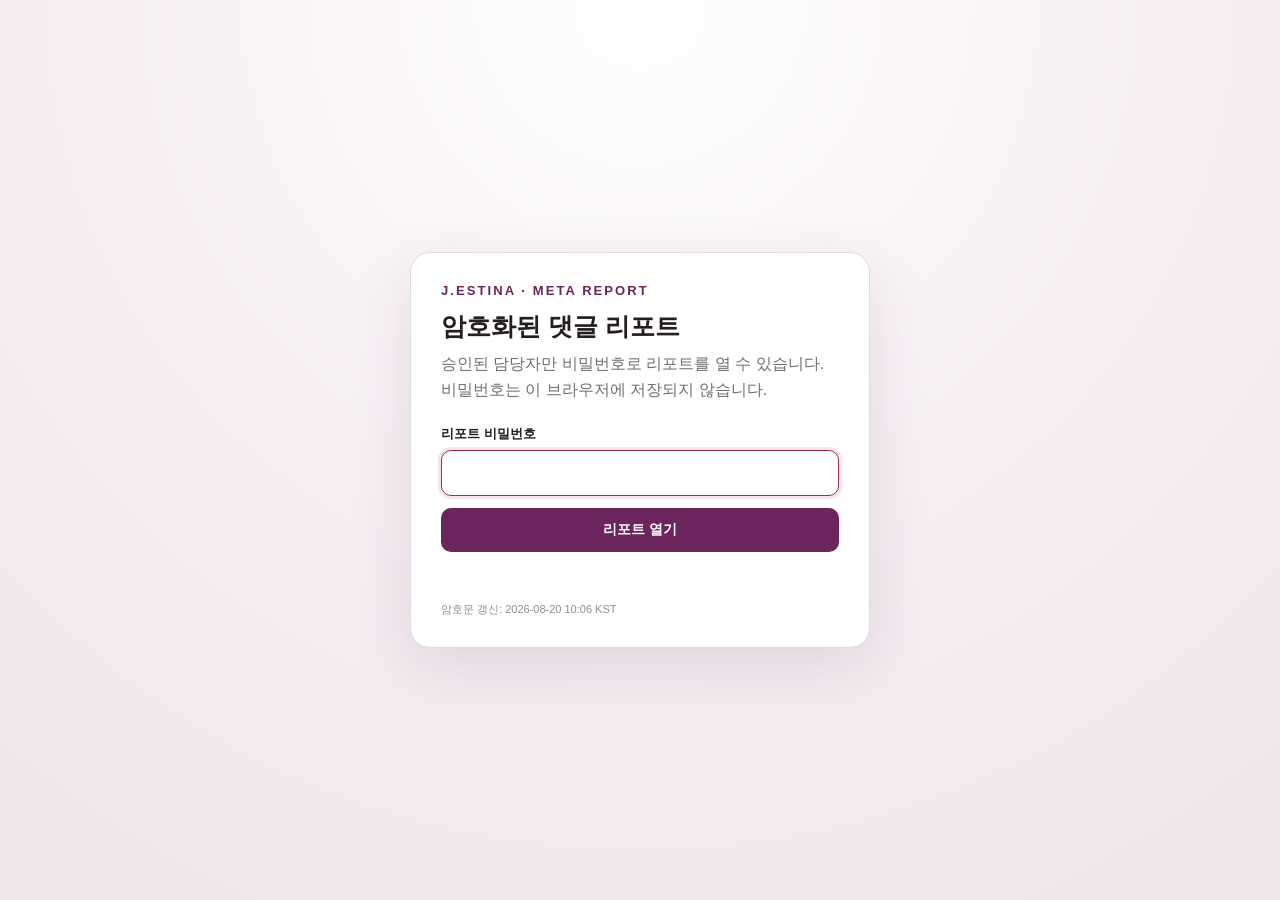
==== commit 82cff2d9: "Update encrypted J.ESTINA report 2026-08-20 10:06 KST" ====
--- a/jestina-meta-report/index.html
+++ b/jestina-meta-report/index.html
@@ -32,7 +32,7 @@
         <button id="unlock" class="primary" type="submit">리포트 열기</button>
         <div id="error" class="error" role="alert" aria-live="polite"></div>
       </form>
-      <div class="meta">암호문 갱신: 2026-08-17 17:07 KST</div>
+      <div class="meta">암호문 갱신: 2026-08-20 10:06 KST</div>
     </section>
   </main>
   <main id="workspace" class="workspace">
@@ -45,7 +45,7 @@
     </header>
     <iframe id="report" title="댓글 검토 리포트" sandbox="allow-scripts allow-popups allow-popups-to-escape-sandbox"></iframe>
   </main>
-  <script id="encrypted-payload" type="application/json">{"version":1,"kdf":{"name":"PBKDF2","hash":"SHA-256","iterations":600000,"salt":"uonHqfdBAACjSUx5teFr/A=="},"documents":{"html":{"iv":"VJ2iAWaW20CDPhhN","ciphertext":"[base64]/mwEVwhJqVuF0ZOj3HfI0tmc82eghSVjE1X7plD4bUqWMn9cpTXC+kMwku/Bne+6AQGOhbKMYCCsJ9+6Tmu1eoVTMf6eGO4x7icXDw+TxFkuGkZzUFbNScV4Y9lhF3MWt8lMusYT4wtB3RLqEKyZW0hBsCMXcwXTzDT8vKNK2jLnB/j1GUdftp6DSM/1Y/Ew4Isc1nAppzIAa+bgCoZ+fQeliHEwQXNAPpoTjdktnXCaxyrY7hvWV5UPzdjd2MtGhXteXk2AszD9Jn1IvU2KHhqnOAM8VIfLJiS++WN0Wi2WCQBOsCCbNWY1FPiy8q+HJKL51T3oruDjyOhUQVOWf9F3mFmI2BUUls7zIxdcJC00O7/eqK6YRMxPK88qdfa0WJlt4xoZtfTga1Onu1qm7WR01u3HJmpAc24Mmj7lI0Pycv0BmazTt742ZXBpvpt1gAe2t0sLM/qzt+g3lSEAA1S1WOwv6mLyBLmL9PvFeqUEGKxLNWGICWrChMZ6FUOD3jzM7wbNq5HSphgFOITsuYdm37+1VkqSXpXpSZXKJVtsAtu7y6KVL7s/SlvrbgcUAei8XxuZaAJqzgrWFu2K8x/XLZXnz93D1R4WH8+VH+4YcY0f3O6fgUH9rNbKjNl+4yfybWmsdt/xP7zV7CSeR/PlgI3I3SyzfRVz0pM/sRK8XMp2VmK9ifvrGXDldnpVcgNXqG+xNWqEPz3ook79KkH6P4DX5BXmbBiSFZiCYUyrmhaoJGYS63PbQi1DAybniyyDILWsbMIoIJ4RhLpRDw93AjHcnfaAkcJC3L/iwXZGIULNSHxXN0NoIRDISAmwvaFs+pmOwhHKd11KswRxf7GzLDhziEeuonOQXxatKZ2R1eywJO34dmN4RVBvG+0gNK2/0h3VwruAecB2q3+HMvF0QV3KhAwDoWkFB4UbLl+zz34BTp63op1TItHNsSU4UUFDncDuKf4GVjHfz58No/bovzJYcqkJ3e1KpRYSHnt3WCYWvznzxNF9CQHKizo14+ROcLfteEkHCy8z4S8U6Lj/C7w9c4ffvX1PWGwhOo0VSAXrwhfuGxEoMBp262883Z4ank236FIxiLVSIBJvBdACVuve8OzrrRIENFSRy1PTajGPyWZxAxEONhtBu8vlQGF0IEPrmqBQZOZqMJk1jlIq5GvIPAfTYPSZYskYMkv8SfwkHHuaSTUJBAKP05VkHniTbnFPbSkdzpJSZikEabe91ipj/p91e96e5jbzaVW97ByYrOJBDINH/CHx6IqgkDie2FFVbm073pfmPixcN22skmXza536NB674KwH0Fmsq/7JPnphsdtxEYY/3yF0AH5euaKsb7oIwHsXx7LrnTV1bWjIHb+kXEnnXHO563WhDTQKIo/wDvfZMj94LpHR7gThgED1SYvpXJ0FJXQo9B2X/tM+Z6DRv0jy1V4jSR2YdDsWFtu4v49rWxGFheEMOhsfSmHBx+1VDvd2E3VRVofje2EXu5NsCWGD4Oa76BpWiw8hJNcgjvIuZCh1XTvWwVEDJpybQP1fXEqkEhLLW41sy8j9s41b1rxWIJHsKNzgDHwfZGrXS/zEbhG1Aif/GkYwyO9HJcdT7+VbM5PAkuvugas2zwASXAdELxjigLp7qMqr1kEcEdUEIDeUGonDt41xKmNW/bMvUElcbi/B3NOoPbumcY11MY3bXA6LaOId4XhpRXKNEdzArMqzvNpZyYsk9dXtaVTWwXTZRdMP+g4MmRKznGFipyL3kORYNtVodC9q8wtEUPvZaz5itPgaFEmzHufjHpGYl8+A6WC/OP+Th1JsN/GaSIMmP60B+pXizLVm3Qn+DDrt6S0z6W4ITQu+4WBdaLbV2AtnfUHeL0qk27A23EJNwsj4oG3zqlTF0wvmItw/VRcH0u0UON9nURah/[base64]/5uUT2HOIx+LtyD7RWne9Fdb9q7nVLEh9o7U0ZMB0wQuUPMpTw+wkJFMbUNMuq/UNNCIkMSEs/1LQFZYcR+roBJvj517I2B+AfKUTLFBzXOp6slWXRH3iKikBIHnTdwa7+Mm+qJSC7SbP5LBIsQR74ztm7paO8JzvxOBbEaJk+QpOSiiyFmMMO7cmy338kOXSMIWnTYKyDprJepJk9TbrOJzXATklBZkezEQ/z/v8CU7UGpWynF6dI05ZixmOWBIhXqWKTgpyVJSoammRJPUyMHf6myE+p7vmjEPHuD4YN556WcMr+d1f18N5plUiVYLiDB2IUOsDfhdRGqjHyhs9YtD/R0zckQu70mDKB/LyHzeQZZcaNozvDEaIPQQD3g3LQMDDbej/BFk4QBrpjAQiFMSNLItrg0tzkSF503oFt47mGojyopYA3O3n02SI2TLhWCLk1eAuc7nN1tV8WfsaW5MfH4JTRvHuSOLjjrQCdZwa3bvwuCHQpkUfGczRbJZ+ub/zKOXDk3jbLot0jUSE7+99viESZEWKo3zip4VwoLRiMPcS9lm9EMZgXi684fQKN4jSHiwA0UURCm3uexio4KqnUkilKOxun70SdOIjtYQG/oSonLhWKkMxfOdcI5mKO3OfK9pDnrvbvVryYy64z3dbxkAWKLiCFd8YEtZLw9mjlbT6PPfCLLCaf3Ci/viMC+WDv7CajzF14D48RociJmwoc0nI6TTqzMnKn0xFLPyGy3kY4MGkDbqfT53BGg5uwtIRJK5GDd+pHD5y3F7sFBIA3Gp+AVuFZ21v1njOqjRgiqfUDKzgl/m/0Uf9pijWRWwE6MADf5fXPxHPIw6MTAqX9YJdKwWCSkNhVpXzoUCDLwcCHWzEjxwR3Ylx5ZbiEyocBF0BThIa5czSVO8devIzz+lKSqme23MSGDRBWdCUcQoOO38AUe1n6+zk/7nTjwHyupi2mP0DGBYKTIpbFuZ4mPbnjInS9zKgqzkn6/6KeBKgEJN1Y7tQre/QC6UxzrvQHONX9PoVj8wvQPEIZuu11bHE4AuoD0h7otT+HF5/UjXJwvPySvMc1bm+eqR2iV7wnHjCUz8awLx1AIdgEIJMjzCjgf7O44ppTM7eT7VcrtW1iFAdoEZ5RIsCRAyvThmnCEf7nXJEwM+MDyN04jwz8EKmecM+/jW0OjFQsIMU3cm4rAFVk7kopbvVfFFBdYPQVxS3OcXPPhw/oqFsDPQHLeyyQyGY/4+D0p3dBkTqQFvKXmJrUO/b5Lxn/idRhVQVQAPb0nA+wjmPXiBUepMbRE2q8huanPsXu0IOTypriV3xIskv+p6YE4YAPiiWHi8XDl53jM4olDRKIi/1hJo02dwyJFPBRfegMI83VAOC0Bc3qsZ+eNRwqLHNGEoheymmuPze+9a2UZ+mRUNP+erWo98Q7CJ6paApdFuRCyReIoLXRBaUk3Mv5N3irP6QVoRwxW+kB/wYW4hAceD16IDLGmBIpat4HorioC85WYF5BbFtLHCN0N3fT9r8d3COd138CSSao3fQVxfZQ+QXnaEDxc3gY+t+nvCh0i0c20NYUpz8uw1+gd5k+Y39ZvgDgyK8U/nf40qWx1CV4T+7dx2yVQaxzHCINij6iGXWxmb0H1hx7VXamNIoJQMXjOB87l6jNrxEj0IBz3cS3HladVnakFVhNFK1guz+ow8JK+1Q71OqcI/lhYcOaiARxs6UZHf0ybduJZPyxVV7YYehw1c9PyTRGEdJy09Q9bVhbUeTclrIxEH3TtiIHQC4hyw2te0CXd1sd1ehObhBJz/h7BI1Aa1/ooPOem/D/8nLJ/8H+ebNqF2iT5BZVcVTYlAI/i/jIwKv6+ON3sOZ6RJeGFCBTlB3lVNo3rTQtnttwWD/DssUp7CdFFBimDDyU1gZUbovrYQs673Uq5Kgb4R9H4tIIOucZFGf07azlurfwJAaHNTPmMEF8G1aEPmi9vIoRo6W5+BYuL7ZSELW++t4/9f/2eUg3QfrWDNlw/E7oj/sLZeHt4x9VeEtnd09+PYJGYtsrvMuFHHiL52EXpJQ+2sU9mBEABaNH9VyI5ZsVjKPTbCHLiqMZLJRQgx29wGY06IM/JPcVw/17Ut6449IEvMs48s+SjTfYH1kR6mKZFYbysfN94N5x2uz6a98xl2KxT8npho+wO2P8VLSP6jLpM9+uQCKJ/qBoGjBuwmcmb5OggEWdFp4kUjk1g5F6ny55RjQ0MBu5iUTGsNuHUxaqmN1Scg55xwg6LuOZj78EnvVmjpvZCdBurOBFuEGYOM7xhfAJc7GRhplVe/+brlMErzObDmBTR0ckv64rOS6vFbkMasSqrJGvsWUXWyOQvqZBxditmdc1+JEnVDSkkPuwOREaeL9ybxcoLhikst6N2oHzjF15m56M2VpcJneBIn64lKvTJZKak/0LooUN9BCpohHqzF6D0+x5u+2de2e0Z1WzBYvzgZuEDH5mWk/eiUfi6/7zOePWyWMWzwzQxZreCMNZsbz1v4zzUclPdicvM+3lqVC31W+TvrCMjIQv3Ioca1khPa+9BI67Jagf9gYwympylX3yBJWwXhFRIZMio8FRK48y8q1a9BCUBwZ2tggKDBW9Ho9rGwsFlWVznkSTlQQzIq5pvNftV/eZFsgJofENJZm20x3KovJxHInAolM5nf2Bynlhi5Fpfdk0BaW7v5hxCYSCTBTw7CYlLZTsFbvyHwqR0jC9ryZ0EqyuD0HD8tV7+fcridIkjYbUrQ9lltoACnUWX4dkrQBX0wpcJYFuRO2sz5MVzCyjOfTXItZrdFHyaSbeXfEKPYETaJ+fDAM9OUjYSlBd4neTWxd3/9bc2uYywlc8vEFjNaWJqPSwDxbnWALvNOx/MEk/f39Cc2cF0l8D6uZjKx5+FF8yFZLvr+yuy4csIFfcBdD68QiCWyS5EjBPt4ljLrPW2T4PtoCK0bT26puTy0Tx0IXrDXpeT6rBBZHBv68frttKJgkIZuGzJMTxWO3XFF7TS6ccBNfO9c4/1nNCB1/8IaDSPWM3FG5BZbz8RElJVl0Ac+0gzbwkzSprcKHqGMaowPi4JT3OBeKSVXUlw272PAd4pIgPi5/TRw/KusMJlsqK+2jzR4VEFWLedtUrsuy0jUTnyiX1KohH2dW9kOb2+lNrLYt/6OPPRwjGWCOpQMQR5k2K0TN4k8jX9jpqkGX55R1GtnZrIEoJP/WFL0EtZQyNOE800anbPcH5UDss79ndxoRZ6AhAVPw3NIjxoHneprzMYT8QI/dtpV4CKBsgI5IEWIy+YWgQMDtXWseOkXl2XrMd9fvheUmityo+yx96ExbY27tC5MLswg7CraHeucP3IXjMlcSzG4wsFYyNh2v0/[base64]/OeySbRwIxl6aBconiQ89FrWtDQDzw8dYQO4ZPkPC1nR+43SYzhx0BcI8vBs5zmeH27PM5qXnBU3yIHDOxW+XdL7WlUM4mvq/wO2l0RM/paNs53vno0AAAk0ZKgX5gzztmaEvLEt9KoLZdLVkaqi9TMm3B2yTgJl2Ipx5k+0w+dFZYc4hpMo/mHh44SxYJjhnCr6PzrUutgG+YS+okBGO5mWwAW2IohIfM9NtH16pqqIaujLkXXbvHI6SHzuxfijnWAxGoN1+ItfSU2zL/ze6X4h2RN6/G8YC7BgMZ1SjiUG+PrGTU8TyiuPjkV8ZKaFf6vxWH616eWUJCBOHhvyY60kedn4x5Ss3Yql3BfrR/y+Lz1CNEN6I1lD5CnbdbfI/rD94KPC+CkOxQW8ttqKcuUcqSoLSo7xI7VTJED1+wm7TPrM14hrjYsoOBZTv/daXZOzwUX5zm+w6dV4NwoXGQDVEd6mBAIu0yMImLa0I/xKqm8zRV13ilLcb3yzQ2QHcMqpCrBbHw1yTscBMTIVRdjNbh7nTdhMOFCgISpW7+2VVwR2ekJ3/22FRW0yS1cEmwtR318MpLRCcGUdLjrQFmecsn8peCVQnrMoZqbr3H02v1eggKIllGQJUZJQ57OqvC2TTtkvLYzl0OpU+kCpBYq5qcAOn+txhRuAbOTCEntCGNyA8yJGcGDCvIeTdRljXdZPyewk3bu+Zf124hdKTSC6jEYs2xaJJKjMJXZcBnEXjrYnj/Yy/xhNNlsmLZuF0rehpald+JNqaV5fFjki5a/fxMRN0rjG6p0Lo3MV79CzZobSH3Q17bjS5/gPgqMgoMKE0YcgK8C9tyr4pIZ3/DIW26676Sz9WactqFnpzXoBt8i9jkS3vLooC5l/kpxD33jCDzJ+618k0yU7JTEpuO0oEtt05UMfevBft9aExH2DErPFocNQzKqbaI5Eh1MtLsQeR++EPNZtrtADvCpdwYT6Cw1LJxMDLUeTTxJ06thE3sVbORlnarl6IOHHeEmPsPwRZzrEObM/PfocybNkLk6mLpscmCOw0+9SSDnXnf05XiHQz10CCCAhei+g4AUi9ScAxXddF+FvvdjlscaGV08TYyDPnNCizp6Ww+4BDX0fdOz2KHpvPSL6pgdCOI7PlCQjTCCzybFw/7ClD2PtBXAdfzRZoUOQ/NuUr8hwW8BWzPllb5Jz2HMsdCKOw7WJxEINPDt26vTAKkAUd701XG+AxpMbGMNbgKsKQx4oKlLSHa3HXAJgLbFRNu+mfiuGVdGtt0XhB23wFirUEG3b96mj9AsiMvXPT/8j/MRPAwxNNuKdfjOK3rUuDPVHhOFUxnEvg0KZ8pgxqc6WuYUtktSXXgVr4FCqMkvvH+HiBTpzMUDcIpqRJfYJ5GJgGE8jtZbBQ12DTkEEWa2hk/jP6q3n1Ecl2c7TOR60h17cIMVsoETywkTdgyvGusGNySuFIjCIEMG1QnlI/kl055Mv5Jf7d0IfIBzWT9/3FIFvm+JuyMjh4bdYWQLOlXoaJrHrCG8xJPqrc5PFdPNA2Mf+BbJGjeYBvazvYisGYWYiSgU5/6azfNAIYtZxcFmVtfRkLvU3NOjTx7Juxm3movh6nSIED4eEB6rfCGUt4+U67KCgxY7mly298QhfiDasYFL6Y2Ep3nKSLoEEZeeyc1t6bIw6I166TxXmXDaA3jv3taMTnumyyYmpVrlrqsMN6wMCWV00BeDyMZYKhWx6XbezS2ck2CV0ZFwu1/AKBG7j63Sq1vLfT2IgLXUT11RcqbyaBbuEv9TXqwQvIGX7kylXDvXwRmh9l8kJRapHyqV8ldT7sfBrkseBRmmwSbbqM6mKyRklLgooGau5MZ8vGxa5SewOcNdwxbbNo46wYgc0C4evGFkKV+BvukKyUIcgQcSe6qwsa0gVmrsJCIsWHm5dw7V08E6/MeP4qJiBb9BWFI10OoiD/9FRYQVAitPIMsRnlEa/qhhpla7CmK649Xre8ep2wGK9OEIttsyB4S82XvsdZPjqQrgE3aTIQ0fQSm0WW2XOgkzFqG6mXZtIVNvbzVn8oBpJufbaGRJpbQKQ3T0o7cIleypZmqB3+55Zq/JZWg9CHgn/QjDjQ/0rhZEeTJSTjykW1bAcX+Dy/zCSlbe9Od7XHI1DXV/00gVaIKh0JLf5dWfwkbMYOFbvWgimaKT/RNC4Cis/XQHfIoZNJ8eOpS+DrYr8/tvHIWmR7W0b2IsQHrqvBeEKnsFa8YRXxU+hBYfqq1TsWsc3YdIPA0zLw5SkhAfzIciWu+DBOE3RM7A7LBwsFMgnCJ5VUQy3As8NZl9a9hCqFJkvFqwHFl1rnkQLRalvOeuzLl+IXgsOhFIPBk5STIIPxHT41KijJyd3Lr7MsLxgUiei/FBFiCvP4sa2/Rn9vl9t99NqJQgKWggEpkCE1CtzqmoL6/GSOS0iJE64d0OpI+DvIBSbeP2rG68a3daecp6o1NmLjcRm5eu/TJl1EFUUfpHMJCdEDf+7PC3Ydz7ZMFhxinSBILB1vAoCa4ADi6F9h0b99G64Ycjjim0axkU71e48VdeSyYrHcjYe4ZXiDifDpYSFsI5QQPIbq8GwQZ9mpI9PPn9gUGcklv/is37g5WodR+oboqGZN9+8snspb3Jzf6qG+D0i+Uq8s/KW/XHw0GVzDJKciPP7ejihCIqb7QzNZki5dEzLc96ze0j6EbTcw3TwVsVYgIIpBnJU4abMPgAk8xt+Kr2mccW97QKmctR7az/sYDuxK8+HQGPiSuWBvKaU+USOH7lz2wv3I7ERBjluNYidw95TCZGe40qHOnBHa4I0amyGAzwrAwkb5VQEqCrpBoAe9yaYNfbIdELpyahAx6yiPhK6Oew3P3y3GHNKiArssUJ+GZ/lFRChkNFf5EeUxHuIElh6/yK9kAxZh+ZcijIE2k6Pf8K/dzwo1ld46ORNjMySOrsYlhSyzPKMQPKMffff8aUcLmdQDj17k5oWzfJV4R6rbOz1IIj6Z/UjAomuV9CS3Tqb79fbjvMScrOXgVFCBeH68d43v8bLkx8wk6EAvOgI0Dh2K3LK/0hWEhSrOJztTsF8D7Bo8jnLgPOxHdz0/igP6YEEGIc8pUOa21Zx2U2S6CZsompbUC0Gmm7OzITaGJuFtDqKnhmpuz/oyIUXW/WFbnUPVbm/xBu1icT/QlmhUw1mRF1iegwX6RYSwjHUvnWCmgQmOP9YuXo1YSY3uzgR68ezFdeqfHvNm8hHv+ridjWkt0lq56uZqkrcNXNmGYib21t32MAneKSJwNlXqtWH8zGTjYLS8O9FUIinVJWoo9D0vi3FYWf3RAiLw19WArHPP6/mRu0BGhdS0EQ+1rXOzbkCklhfa/z7/Dpqm5H/8uwCLP65lgi3cD/Pd5JdUPH3RJL18AxG96TFKJ2L7eaID4wfjsIZWNia9YV3SznpRx+znY00rxY5gm79KTHVPpQTlf5e11wrm+MVjWqomXnioAHnVa5uVSID1fXfU90jTJWiD0wR/zAKEHkGb0sj8KqcwIqxfi1gzf5L7xbbwQtV5eC3UOgAp5S9mPv01vzVQaghSveGHAUcBRTTcPbRcTDpx3haP+0FYzp4Z6M4aC8/HD92fJ/7NCxJ9jBChChRwNYZLi17/Hfug2qDuMpyyODpgjvkBKp3mxeU2sEyx40B3b+wfDaMLOHwrgz8O/gact1/zpe5HDnVWLfhitp1jFXdGAVxYFe3K3z0V629s/gPkE7q8T6gavt/plrvHegw1o4IvGxSlGX9fDwIQSABh73OEmA0lO5wQm6vq3lh/+w8U5MbOK44fJ2xngwTFl/6pTAcYLbpXA5a0W+2sirbc0VgmfTMU7Fgj1fsGJlb/KR+CkSoXBU2seOHL2/V9JYe62/gz5GA1oZgwE24N2ZmNkRyzI58kImfAHOKB/U9d7LJtHvI9vfGotOK2WG7Enew5bnBcQi/cgLiOcD+5s/C4K3A/A+yrLT3A8w/KyVtDJyVksy38gmnc8L3Q6/XmKnL3Uu0k3j6W93fx9khjneAPNBZF0NwcDz5CvZMobnQb/dcd3UIw/WJfZi5KaBdgudSPBierzKCmhiDPJ7q1Ki50nZUYF4IIKA43UvSr7uqFvtikwKl8NmT1IiEELPu++W6bVrA8bBD9Mx9BEKtyQS5X2/vZ/fB4iqyp/KMHl2DN81Qk4Auixe/1wYdxW9ALFOmPGG/pwscOYfKrymbLRyRBHVB8mMw6OL+ICSpbd+Rfo5Ey4op2V90xmTSYtxtf/Uma5jKipZlKWE32qGI/GNu7X+U/TFWbGVK+W4DZcF12g11SCRTY5LVnqx5Aut5xqFmdyiGn/A0iYtohV7sLLCwOzdbNkN1YmkBW/ASIO1Vlgx0N2Sg2puV7k870kdmknVwmqUaKI6RozPsWzfflAJnf050qqrqFs2k4BjN6w9Hn9Xc4RqiP2kELHpqGfDFQml5qIsKRqkoeXO3DRRMxF7uYVpeUUsX5msyojyUM01pgnWTqAeKiSd1tP/pI1qxo/ARxNzGGVDsBIw7KqBUi/avd69vJEQqbfgkC9iZAvhenLqCqp+3K2GXugEYng99e5qaJABiLmj4cFqjFtThmNYUZc7Ddhk4viugxi9V+svxPXc9zmgph8WQwd9tDHKuG4aQkQLFyXXi4DqeSQVFwBOvVgtXmkuNdGxyQpiSSnaPi4MST3tQDaLhBjum/BTZ/0qvxuneoakFW7Ts7iBRtCU0m9Ofa6B8CIs+GMngETw/EX39qhLosrnlzA65KnZlTkQycFcZm4KyAf7MLyROhiDrWBDWr12RRYpQvh0MJEoCWmixgP4S+X1QxYoN3kLwiJUTC3krf4u4B7kWJLTmuOg75Q5DWrccMwVaY1xrGLWxsJiDKo8Kk1v1AtZ0h6Y5VNloyvfQ0m3BdpCTlarj5x5hFbHCW9RhzV/h2nyVDRzQtqYfDWOS6bk7tJnZlSzVUOaC6zVISSPRbmwN0YtR3T6quvhqRwvmpG2Yc0r1+6KLkkBN+MEQLsgRTwkXJfKHuQS04EUOJBbsZxrCPYT23V5NvN+8Sdwa7xRivMA5pSu2e9Dg8p+Bzu9WIdJNZsmSptkWgpwxmJI1eZUDdw26lG8OUXYcImXb/TuIHFnIfjTo4I2cmzjwU43D389PAOB8ITaTo0T3zMuAz2je1BPztW/Mc4MLvnhG/XmcLhpzh9Rrxxne67nh3d1jq5AvB+H0nGtQaxfBjA8mZ+9MmFShBAWJigAtsUmlE8qf0SN5cF40GbQTSadYscBlPB24VOmTWA7+HgxDUV5CXyJWoShuOOqJAL7pnnONDzolJhgiivAi6FRhoGCoZqKN0DzK+zJI+mU9Cg4A6MiZh4ADiUC5ENioVQayo4Nbg9FeKKq/sEO9Uz5fkIz0OPyCozs9nKtmdkpmS7b0lQQyO829Gf9Zxg56GmcF75gduOwt1k0FAnsi+MuxHhKhwko6+sliEGv+jAK3Z+f52Y0YfHDctMueBksr99/fglX2qGajnB2YfBL3IdjoPRwpOGi3jIkSCt5Sap5kEpZu1XULh0mEdFcHMsUBZTQWcDVos8hMhMskujkssl2z9pJ026Tgw4UpIBTEezk13ba4xyok05fdm3XL8nxaQUTXuIX9lSfrgE2UTUTPjmyfFEcv/TWCiwW1/vauJ1qfSX7ZJywS9rLaBAM613zo5Glhq13uikStcvDWXI4KODTnm7529TL8SwMadtGb/rmrCrpvuMLhElN1d9tjGCJwB5Hl/lkzbz9SC/Dx/pqyjVvoPKaooaygP1gtnsmgWDh391ewv9lpuDPNHTEP2HJ9+DCbtycns9S9FygAzX6qhQvsRdF0gdGqmLXOpIhn6LEz4maPuSd4FsYOsLMf3OB4Dld106Qd1oLfo7yNdTw469cQ+CYjE6mTtfbIbMGXNZQ6jhhNKw2GcZS7wnctUrwoAhEwIMRAkZeG5529y3ZdBKzc/NqiWJeTBSfCHkgc8U4FLUl1TY47ngl5pDY6PN6W3BKbyC/3e+/nOQiiCzzQANjkY9Kzqy6ZMKue1H18Q6rzfHGLVGWwJahDFI2fc+Z3E6pjHgYSDfo1dF8Fm2pcPH0Y6qKg96EQPg1yRctmdFOYyE55RIxKIkpqLh7D6dlTaAfwVNP+5aK0b/ofJ/AhAwRtYES/QtsmKB+ljUBAZJsXOfCsrrHvI6Gc4Syn45yBdC3HzwXz5pTknRvjIVlml5YgIV4r/z5z8FbTCnSfy3Hn1b2WOvSc1UWkynGGGOLEX5Q4UYE8QkF6cj6s9vnuZeCuDdjFeiRezJNWCRCCCDLtLZnbFydUjsQ2OkV8SGnCvhzoFmGQJl9axFBYiJYhoxjyxoy3T5HYrrO95p7Q99rXoiLlh6J2e95l/eEIOtEe5TdCVYzEFDana4Yt2ONUnHqHptLNqH0clo1tX2nOcMERIxINAOe/KUjMONZzci4IpG7iG0Vw6bNxFD+H7oDLdH3vM7gaBKFyvYVb8V/5r80lIQ3xvvHiLaYeJyX7Yvr1D0vLPozw0dhF+3L3g6Yh4vf+k+keTISC9x00tGX9BBprQcPnz8jFTObS0rHWq+5u52HjAEm1A2/BFbeuKG8oUJWHeQjoiueMFWOSDCTzEoinX/T2xCVU5uRMP+ydbVl/[base64]/cYvU8Lqq5o0N0kC6xMQHfpaPnehJDGB8VANikPigfnxfsJlc+KYRgnY0OZGraV+jj99AB/3b6d8R29MqxJQY+7u9KBo5vPSBK1aOe9SQAc00RgAZkJ/pQchQXH1Za0fhhHnrADQ3x1xVxyypot9zKBB3R/vJ6T8e1b8v4tZh6gxTBKDpmrdxA5hgfeMJxz8lq1V0IjTMAaNQoowYXqa2W4PGH4NRjT5+lqn3j4ySrSG2qAPIj71OjDXKb6U28didjI47iuyUXMLv51kT19y4KKABekC9n9kOZTGkX8wxIa+AL6rmLs1/MRCb+PZjnKMSjsJO7RUw9qdtTsXFirDTmzNxZ92fzp9yy98GIRvsZE2d3uT8wYSqC0p+x8Oua0NQe/b6WlWQJ4EL8Ixp7JMVA5oRnc7QzWE6Lz4kvbRn1QK+n29kZa5q/ChGh5Rbp/[base64]/d0PzFU4xNxaTkdkxZMVDEdAKcU+YPepQiqn1eJiuRyyl2rOGohlT3FPla67uqq29sXqPv6W74tG7/Po0CxxPQkTG8JgjQaIiBdEDxaBEh/h1e+v60KlK/Bk7q5BneI2xj/nmLwZI6pFsyv3qrUE3f08Lpoz8qzZPF0S/aOo/FLBpCYKGdgJ3PQ0zesgFsaHe+1/Xp0KLMjmtlc1FoFmZeWuEKcK/vj5hIj11aUSIAjaS+VdEJtw=="},"csv":{"iv":"s6S2FtnajOuT132M","ciphertext":"UOupDRrzjDYtP3ZqegtJJT3wauK2fEBqpYzueX2JW4XQcm7I8IykLwrycRV7afym+NaEcDzi3Hiix/IJi45gV7YRfhvCtuaMyd1VwmvtHwn0Q47lIoi93uc/lwJXA3mwNzhuER3r7QeTlLF7lIRM9p+0YpAqkYSyIXtb43WGYFiPQGP65TBtCrqfLbzqBjDFVsET/aHIH1GP9JLN5Pw/XKl3sgGQKZWCjRh6DwSYvttiRl/0Lm0XuXTd998paugTHd8urQtkmhJYGPJfJ8JEvk0rSqMQqpZMbtScgGD9p2U0SKLCU9l8E5zDSvzLUFmgGeUSfYy28IdXRH2gSu87d+UTb/Bo4jD7CycX+RF6XObip/ZJbRpSyiDepJ+mMMILYKNoH+Y5ey/dfhn8offMRESJKbSfE5LWcIBUAXFY4U62y6xHkC800pc5s4f7kzKlBGb17TV9GAp+P00O1Zq0JLu9Y0J1OnjHr5Nsk2G8ou9w5Ouk9SWqn4bbaQ6FweD7laT21jG3yNx8X1BMGwg2hV/5iJeIiDPPVmjwa/rIAQwig1oi9favXIaPhBMwUY/eG/pRDvbHZQwIKFqEYwAHI0MSqPKMKgm9iaeftphQgy/NVTg8k/y9WWCs86Lv2xwAkaRySPFPGQSGSJe7i5csFYqyZyAbp5EbUo0HicwaTK8eKrmR00oLMcAjC7ThRnJPmZ4dcWKo94yLw2K1hgkSOvyG41TwFSDF/JCG6Wvtd1LapIHMqulInW5VGfg1am2DFxw81fYS/fNlRmRyT+qQvDxcSzN8XfYGp1SR5T6oMu68Zqxvv1ooSNqR+Et7hWv0vlYvdmW4OBcwWK3spstnrAtce6K6gUQv7qvAjTJxYkQBZomti5WmzKUzyTq8uhgbKYDDNAocvq54RS1jtQboB+Jt2XMDpirLFO/pH2Mqb2U5CpWomU2t+X20EUrb6K+xSS9+9k/O62ONzWXefNgS1qUAOvijoUZWVr03EgjwKGm7933zqJmxFF4Xx9g3IYNEFgZY6ktmTEjPu43DwDiYxxgqUqHAlzpuvk36hkTWURlIhPN6gohTNwzBXdJUsXa2r+fIe/[base64]/[base64]/JKoC+1Zaw+U6pNrY19zmxIlJ+K5vaftZ7ei5N9QRq/s0nOP9r8I80qu/kONUg5vaU0KzxgDYekWSUcBIuMJ7zzvgYQ+wMFBEw240d7sCY7D1p4703TgLYtGMJ5tWYpwQzGLw/97uj+zFQP5earrHDJ6Z213y7x3GXHowsggYe6ueC0DP0JM5wRWNL7W5lSUAf/HOoat/+tz7dKu+bGR3XlVD6vSl7cGH3Z/8nA="}}}</script>
+  <script id="encrypted-payload" type="application/json">{"version":1,"kdf":{"name":"PBKDF2","hash":"SHA-256","iterations":600000,"salt":"D4LOwpFrnRe/2fn1LFhlyQ=="},"documents":{"html":{"iv":"pa7QoaruS9yTru51","ciphertext":"ES/hiDEEYYuwx4FzPeLL7rfZH6mK/jV+xGCw959wZFqFrwxg8hyE94d3cZaHVGt6x3Y3USlWimPJ7YXpUOBzhpFqY7gdOBx58+m2KdheWP5Dn1/yYOPWJGx/vbhHpXiN72bI/l8mFN8F4tztYb+O41vbmoHEAyvWiXtKo0ajutiw5t0umZnTX69Ns4IX1qnM3fP9hKgmeOWyU0Btgpaun0Gulim+nHf6jahZOZZ65PpQ77NwDt9wXoO4kPyYlw2GY0Fo7QmPjK1CpaAURBFRYZQ0ecUrmUtRrFvd2fzZmt0Tl6zMMNztI1OYc/+/txF/p2/uilaQ614TeZBqkpkO3yyVKRP+p4bhHgeCY8tldqXnJg/0LWtHeUlBsBsphHLQitcfug6SRUqBIOjoyCsACx/OkZvP90opQ8U+JBNqRhdCB4Tl8Y2+a5RfHZWiUsK28N0pAoUV3u0GbscreXg8IO5191SdCGBoNbE6LURV//XVQ3OJWrgTzj4ByRyU37wrY9NiGXvF2aYjQwykIhw5Na8rsXBRauAWokcnjP4Tt5aR2U3ccxMjnM8JNBB+XL4lE7AUrg0gopoR/kFiPX61ip28qrwdmAA9VCPs9RtbXSX4yviunxP3xrxUe+fJ2ZCwJObsJEA7wANEw4kypFwKjzPULA18kAeKqBPYbBz0wRA4GRm9cNSJPdCY7jkTcsxDyYB9z/jxRWx8gGkJUOoOREqzQnNeRGCggDAYkYQv2cAU34L3Y8IiV0zmB+k6ouEaprJzwMpWgM2PDGR4tTNbqm5q6V/Iflwbh2EmiiOWcPAcf0CE/RoVGofkdFQwwMI+Tv7TMBbjYKJVk28F6N5PGe8KVrkQpuA6uBfpFo68dfzNFRFIdUTaGXVCV4xtwElhZH2j6XCNOvEhpwFyRb+LyffZHcSBoesxRJZ1BfdAV8X9MopFxAUGAzHm+Vk1T9Oa4r8AZXLLBWGl/vUqGDBU27h95WSHSn/Flmw+hLE32+K0piw0eJWEvxtvBvZkIRJNfhNt7RpQC+9ffdjNHOv5leSUFpteeCcsH3z/Mpd7cz26TgOpQzhhOLT4hecEmLAhpqEsuJlgb5/o5FrkQ3xqlUcpdnhi8EcJxvIAwqbI/OebcxVPxZQi/xzTwT3wPlRn/1eTJjFsKQXiiTwIPB2Gh9ojo7E7YNP4WfaR0Qzlz+AlDZukhRR1JjRcw4hc5s2QMAtjdkyQgKKqmPcPy3/IFXFuFJ+mu/htlUCeb1qdWKNdfDn3ubUrI/QuhK6AXxz3vkkrDxqK2DJbS15lSunc1nHl4L7tpySzQWbO9CcHdMra57jiWxwd1y2TNCFoRCs7VCRIbM3AWbjvgWPiYS1JP9tu3Kye2AKFJTf9/k2ePpZ1YI3kUkZd0ncCiXh2pxoYmPZvccX0u5PZtUDxYhLznkZyWFSSwn6iCETk3L0cfCahZ62Mp4TTyj0n4CYWt9Ev4754mpAHQ77KzBk8G6NFLdOXL87y50+2EQLhHYe3SCYLy/+jPAX1scvWCYMGuL6NgbAJjLcAsHFy7nvYd2uQjhiEJJvZFk6uIjpi0Wei36rlSUiH5XrUmH2d05kC6xcrEQjMznMur/[base64]/oQY/VSpOd5ZuXWazmeiLhNZvfx5e/zfTug5EWschvcbWK89vCqMu0DoQepNPxraT8Ssb2KJQAX3MyaOdJMsNAXQ9Bdvlh9XSmTP2Iuvu2xDVVxfuK3Z2fga5NU7CBrTb9/P00zYxnqk2RZyoa59fy7xAOb1NuKo9PYQAqss1rPDbNv/reJ5KPgUZdOSIthoJvmIsHhE+KOL0jq1WKuXMxB59orxnFTRUn4/Oggf+2S97T46FUGk6GimHZi0aoxKTslDADQCr9bAdQgx2wvPB5bDGQj5TQNPvaxwO+EijuWjB4DPPCk9oMEBMUOiwySXO1uV1zvY+aNGF74IrcOXtW1EfFQVo9paBd+BEjAmzjlAmfiuHrPV0hArBC1nAOXL3Jz2G6E8bTw/YE4/Ogmlnu9dOsOgmahtIjeQd+vz0OxcMsVkz9jzQoolnaX/Pnt9LEvZKhAsE/aHSpLwVCnJxBMNwOJnATnOPoi5+tYI5zIShPPPkaVrV8nVLgouQbR3ib2blJMtBltxCQWGEELcw2uxCpVwN8l54zPt2mbSRdnEfIFUSjuoU30T1ZORQJwMVYFzQLIZuVMAu2kLBAw9bTHF45RIn6t+8Ya3+E3Pbs5vC5JbYai+SngA73N2LSH8VFoY+Z/aIy6rEZgT+KwZsvElQ3hP4M+pGhpxgCsmGbTJN3k/IE1AK8KiGo/9rAM/HGjA3IQAugFSUATfJH5d/RCNqqjQji6R9xBXfCyXgi/eBiQawdlkpI12K19+/ZjVCqAUaLtJbaedpkWDZF4hUIOaWWHUHi0WzsGjrpuLYtVqNzzn956HyW+2o9YXCReVAQGodyIBQkH6W4aknejpPQnQtjbtF+g09tOf1fBI8BLWOqP8RS+Qu2PAZ96uH+Th/uGkRKuHRIgmjpxmd6y7g12Pw1ThydIpUpT45Zewjhu9Zmwq8uoVxSryMgBEDElzWPOchJ6K8CQDPN/[base64]/q89iAEtCfTMoET2RAPh/bnhUs6gkQdAD180OAnKC9miEKv7KZtYrGpI8UVkS31uGnv1wyHUEWQeY+RIVqJ58rUUJeFJR2XMRK2fFWl1UhN4MJ7GSMCF34MsoUarLLZznpfTe2PqRZNPmduNw/ZDYDa2GPlutJelxHtRu5tD6CEuwiqbFt6Gkdu8CprcW8gOcSVVW7ZK/E7qIIfr/znNc4ZGM06n+zunPI+ndjyN7nLC91UWVyrILJpP/PXSm58Tfp765i9I32VvGzYRI74++NTFdWssaUq/UWIRwFtg+oI8a4g+KL/qnOVUMQTT93Pp6L2XMNiXslU0fvd27CBOj1QWUGhBkPu2daB/r17iDFbIEqj9M/sA/1vMhRFj5w5vM/vABXW9k6FH/S3XdDGtk/eH//sN0k1xkkAynRdkDXgrphyBB0KFQ9n2KgIea1bAKctt1U4NAiphLNfIL0Vlq9FP9Oi1VS/AUVuaC5UoTZ5yQqpSzdY58chMFLxdZ9CYl3NbpLMEn+WIXf4inRH3M0MjVmhdTTMwk1pviwnep+r7CNyonxOXd+qNLlorfWA7r8rLT3nrKK9q5oCix8JGTzgmcH7Si0jnahk3+fyEl2s4K9GndHrTDdIYVldqH2+NiVmyGEH/HE/5tjRoPGGpyLbPMxbLMqjdTGZ+SWRtv1VQhNGK7UGScAFoVs7hCyL+TC50Oi1Zqq2+dF5ckTpE4I3a5Ws/BJDIj9n5+98nXwClPsKYCCVD0NOb8r1DMwebZonrN7tXXVfF2B8G/RWVgo0QEgdIPXUfk82W6z89PF01aw1OWvJyDlw0/BU3Hp0HpqEHcB8452Bnfa0bshR5iQpPAVhOn1rD5JS4vbeC8LL6JDNGiSBn9wX1D6fryfLW01nCUbJelugCCxJ/Anj1oaZa554J4JVs0chiLxWGDnhLv5/fkrpfiPPPfiTbipIyVOkKbimizDps4IEJupJaIFpj6UFDOZyELTu73PmWLTYw9VBZrOG6/jX6B9lZ/tiujLPyHUWomM7b7oEsrAyAYtS7UBozvMm1l8TdLYpX0fLE1pzRFosxztxq9rQJ8Z1/PuUXTx+N9wLJKSSq3hUhN+OwUBXzB1MqixYlxtEVU0mFWhoXq8m3H8ZTxWndSIGqDV46MZLwTqvXw++U2BfPcwN6JB/87pyB87EHwbpQ2WErjTFrQLa7CDth3Ci/kw2hJKKPejRghlLgpSYE5peYc8/FmCXzZDjz3J/ZygUOogK5nRWhdtqf1vNmfDUm19MxiY2VyvsS8HOjaRYkvIb8X9ldqKnKSrEO+Z9NjUkKabNuD43N6MC0Y/DIk1e9AqOO9C/N5pYKHmk+uprrXFGAhOERn+lVNcBm1fkqjOFLX+7zeVLynIuWEF5XHxTwHT2W/SL0os3IfZ3xl+YNQvRiWtw8V6OYUn8kb0Sn6SsaRqPHjXlYVLSya71htIKy6RrR5F8cWyopoYB7RwEqoTSMPgo+BxPde3V+eyJyXAdJeOCNGazO+CDLKWTDkEGgsTzlSqZc/w+T8Tz69Oj0ami7i4plha5DrM1bwfkJBhxMNV+0ZZRz6Siwo9MZwehETiMloW7/[base64]/VFrm2gJyTVdYoHxWKxrbf1ToBZlzq5dWbxb4FjyUCAV0aOlCbjgDEOedWEJRYsw3Y2MWGhdEzxI9wE9YWQBBfMQI1lydz1nDRwe4Dsxa7D+Prv4n2kTlUUW2gPlfyFCrNBPmeHXZTqaTXTyz608+WcIoadXwoPrmIYWBXJ4fH7C9CFyec0rX4QXO50YzJy0XUruMxo/yboX6t2vB756p26VuKNmNjnjgQfxwIZr6MTLk/s2re38LWbxgWGw04xyPiHKE87W2QCpTUNMO/yXez8onyV8znFse80SF5C/be/Dv5mPmVkj6+3VAe4fN8fFrUsm/oHtuiNUBDZO8Na2JPEbqJtJe+0J7tD+1rCo+990s5+AKzX2hz/vxXCdLX7rrMnyZ6SgA3mUDGJ0cODuJjDJODzJrAx0pys6+AZaiN2cAlzx6ovRUGq0HAFz1ZPbjIGuDUIt+qQ+XlaArALOVZukBokspDAR/ke98a+PnF7rWTnn9FBw8u0l5odPBwqEPAKK8YqbI8C1M+/8hJRSqY+94qfIZ9HJjWD50LGi1n36RBmrWaIcUsG9QBnqN/du327fv6rqSkDv8HIvI8IQclB60PU9uWHrM5f4nppGx8gVieZX4RXqAM6BCyXwiUhYRMlI9747fm+pblnFvR3dZi0taqIiEAGLcDCL5CjVdnnHJbNS9qt/kWUlcWrokelzvtOylomgJM4ilED+NEqGsVTr5Z9rTgLjBARO3lvdes2sAkNpz3Zhb7k+PcBf3n2ByPn8sgqyZ+vfxK35nvz+iQU/hfg3+OWYVLPooE9oVMtOsDOp0oVo1sed0SkRAX9eSYTmsyy9VWCjkLwth2ysRTPiI3sF3CjbseCHU92c0ep2AgtTz1/4RrKE5KkWVrqIdipEPzkl08Q3MpBHB6nXTUawTg7XkCm6vAfTRzC+HvC/xqSfi/h2wj1IKyQFd3EVNVuC9JFkaYyU4+HzmfkKbq0oJ788qizq+eGt27z4Zt7cZ9Gor/YoTUwp02a5btuzIWkZy4eEV9uB2j3b28nkAJwGTYRelbqBeFvxXq6fUTddqQIffPqKueeOGub4iT8EwqRfaiKFCxsjrUAirt8bX40FwMg3S8bmA9Sd/moO3/8G8WRfsthArSWISpmDaB+okDQ0hq4IjFo8Jf2y+2mvqAcTC/MHsvluGMcpRCmf1yKWbzjgxB5Vbunkmb6comsU8eHaUrQuhGsHj3RGeEQ9dD7DL6Cjh2RT9t9S0L4t1bW/[base64]/Jh4y4XZCWHaCMi1k0oazqfYlfQrt2lB5QqT/AMO6P2/d5aysJ3cnfCrZf17r95ptQ=="},"csv":{"iv":"e1c5TUseIco3gCjV","ciphertext":"5koRNwzosZ730C3QcXXyldl40gZU0AvPu1GiIFSvYfJsQdZzJwugKUX6P3v0X4CJa5NffIiwjFVFSf98YkhE7polDoZ6HATSfxsskKWL6+d6v6Id3Az3cIE+fkWSjV/NxRg4n9Swq5n6oohjN1ngMVsNtqsWiyPBXf4Nhnd0Qomo++cT70+hz9XFy1cEeXptiogN"}}}</script>
   <script>
     (() => {
       'use strict';
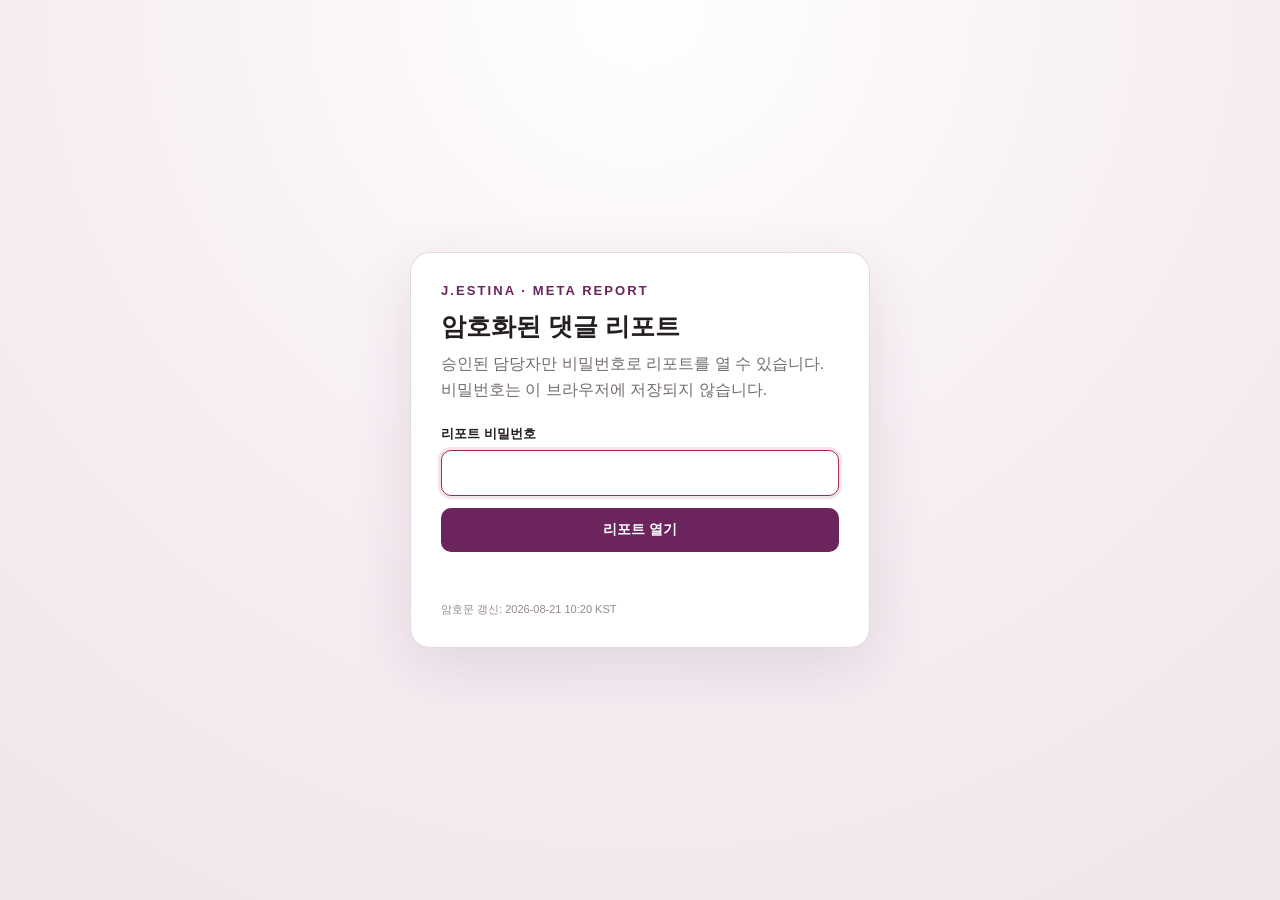
==== commit 2871e9e1: "Update encrypted J.ESTINA report 2026-08-21 10:20 KST" ====
--- a/jestina-meta-report/index.html
+++ b/jestina-meta-report/index.html
@@ -32,7 +32,7 @@
         <button id="unlock" class="primary" type="submit">리포트 열기</button>
         <div id="error" class="error" role="alert" aria-live="polite"></div>
       </form>
-      <div class="meta">암호문 갱신: 2026-08-20 10:06 KST</div>
+      <div class="meta">암호문 갱신: 2026-08-21 10:20 KST</div>
     </section>
   </main>
   <main id="workspace" class="workspace">
@@ -45,7 +45,7 @@
     </header>
     <iframe id="report" title="댓글 검토 리포트" sandbox="allow-scripts allow-popups allow-popups-to-escape-sandbox"></iframe>
   </main>
-  <script id="encrypted-payload" type="application/json">{"version":1,"kdf":{"name":"PBKDF2","hash":"SHA-256","iterations":600000,"salt":"D4LOwpFrnRe/2fn1LFhlyQ=="},"documents":{"html":{"iv":"pa7QoaruS9yTru51","ciphertext":"ES/hiDEEYYuwx4FzPeLL7rfZH6mK/jV+xGCw959wZFqFrwxg8hyE94d3cZaHVGt6x3Y3USlWimPJ7YXpUOBzhpFqY7gdOBx58+m2KdheWP5Dn1/yYOPWJGx/vbhHpXiN72bI/l8mFN8F4tztYb+O41vbmoHEAyvWiXtKo0ajutiw5t0umZnTX69Ns4IX1qnM3fP9hKgmeOWyU0Btgpaun0Gulim+nHf6jahZOZZ65PpQ77NwDt9wXoO4kPyYlw2GY0Fo7QmPjK1CpaAURBFRYZQ0ecUrmUtRrFvd2fzZmt0Tl6zMMNztI1OYc/+/txF/p2/uilaQ614TeZBqkpkO3yyVKRP+p4bhHgeCY8tldqXnJg/0LWtHeUlBsBsphHLQitcfug6SRUqBIOjoyCsACx/OkZvP90opQ8U+JBNqRhdCB4Tl8Y2+a5RfHZWiUsK28N0pAoUV3u0GbscreXg8IO5191SdCGBoNbE6LURV//XVQ3OJWrgTzj4ByRyU37wrY9NiGXvF2aYjQwykIhw5Na8rsXBRauAWokcnjP4Tt5aR2U3ccxMjnM8JNBB+XL4lE7AUrg0gopoR/kFiPX61ip28qrwdmAA9VCPs9RtbXSX4yviunxP3xrxUe+fJ2ZCwJObsJEA7wANEw4kypFwKjzPULA18kAeKqBPYbBz0wRA4GRm9cNSJPdCY7jkTcsxDyYB9z/jxRWx8gGkJUOoOREqzQnNeRGCggDAYkYQv2cAU34L3Y8IiV0zmB+k6ouEaprJzwMpWgM2PDGR4tTNbqm5q6V/Iflwbh2EmiiOWcPAcf0CE/RoVGofkdFQwwMI+Tv7TMBbjYKJVk28F6N5PGe8KVrkQpuA6uBfpFo68dfzNFRFIdUTaGXVCV4xtwElhZH2j6XCNOvEhpwFyRb+LyffZHcSBoesxRJZ1BfdAV8X9MopFxAUGAzHm+Vk1T9Oa4r8AZXLLBWGl/vUqGDBU27h95WSHSn/Flmw+hLE32+K0piw0eJWEvxtvBvZkIRJNfhNt7RpQC+9ffdjNHOv5leSUFpteeCcsH3z/Mpd7cz26TgOpQzhhOLT4hecEmLAhpqEsuJlgb5/o5FrkQ3xqlUcpdnhi8EcJxvIAwqbI/OebcxVPxZQi/xzTwT3wPlRn/1eTJjFsKQXiiTwIPB2Gh9ojo7E7YNP4WfaR0Qzlz+AlDZukhRR1JjRcw4hc5s2QMAtjdkyQgKKqmPcPy3/IFXFuFJ+mu/htlUCeb1qdWKNdfDn3ubUrI/QuhK6AXxz3vkkrDxqK2DJbS15lSunc1nHl4L7tpySzQWbO9CcHdMra57jiWxwd1y2TNCFoRCs7VCRIbM3AWbjvgWPiYS1JP9tu3Kye2AKFJTf9/k2ePpZ1YI3kUkZd0ncCiXh2pxoYmPZvccX0u5PZtUDxYhLznkZyWFSSwn6iCETk3L0cfCahZ62Mp4TTyj0n4CYWt9Ev4754mpAHQ77KzBk8G6NFLdOXL87y50+2EQLhHYe3SCYLy/+jPAX1scvWCYMGuL6NgbAJjLcAsHFy7nvYd2uQjhiEJJvZFk6uIjpi0Wei36rlSUiH5XrUmH2d05kC6xcrEQjMznMur/[base64]/oQY/VSpOd5ZuXWazmeiLhNZvfx5e/zfTug5EWschvcbWK89vCqMu0DoQepNPxraT8Ssb2KJQAX3MyaOdJMsNAXQ9Bdvlh9XSmTP2Iuvu2xDVVxfuK3Z2fga5NU7CBrTb9/P00zYxnqk2RZyoa59fy7xAOb1NuKo9PYQAqss1rPDbNv/reJ5KPgUZdOSIthoJvmIsHhE+KOL0jq1WKuXMxB59orxnFTRUn4/Oggf+2S97T46FUGk6GimHZi0aoxKTslDADQCr9bAdQgx2wvPB5bDGQj5TQNPvaxwO+EijuWjB4DPPCk9oMEBMUOiwySXO1uV1zvY+aNGF74IrcOXtW1EfFQVo9paBd+BEjAmzjlAmfiuHrPV0hArBC1nAOXL3Jz2G6E8bTw/YE4/Ogmlnu9dOsOgmahtIjeQd+vz0OxcMsVkz9jzQoolnaX/Pnt9LEvZKhAsE/aHSpLwVCnJxBMNwOJnATnOPoi5+tYI5zIShPPPkaVrV8nVLgouQbR3ib2blJMtBltxCQWGEELcw2uxCpVwN8l54zPt2mbSRdnEfIFUSjuoU30T1ZORQJwMVYFzQLIZuVMAu2kLBAw9bTHF45RIn6t+8Ya3+E3Pbs5vC5JbYai+SngA73N2LSH8VFoY+Z/aIy6rEZgT+KwZsvElQ3hP4M+pGhpxgCsmGbTJN3k/IE1AK8KiGo/9rAM/HGjA3IQAugFSUATfJH5d/RCNqqjQji6R9xBXfCyXgi/eBiQawdlkpI12K19+/ZjVCqAUaLtJbaedpkWDZF4hUIOaWWHUHi0WzsGjrpuLYtVqNzzn956HyW+2o9YXCReVAQGodyIBQkH6W4aknejpPQnQtjbtF+g09tOf1fBI8BLWOqP8RS+Qu2PAZ96uH+Th/uGkRKuHRIgmjpxmd6y7g12Pw1ThydIpUpT45Zewjhu9Zmwq8uoVxSryMgBEDElzWPOchJ6K8CQDPN/[base64]/q89iAEtCfTMoET2RAPh/bnhUs6gkQdAD180OAnKC9miEKv7KZtYrGpI8UVkS31uGnv1wyHUEWQeY+RIVqJ58rUUJeFJR2XMRK2fFWl1UhN4MJ7GSMCF34MsoUarLLZznpfTe2PqRZNPmduNw/ZDYDa2GPlutJelxHtRu5tD6CEuwiqbFt6Gkdu8CprcW8gOcSVVW7ZK/E7qIIfr/znNc4ZGM06n+zunPI+ndjyN7nLC91UWVyrILJpP/PXSm58Tfp765i9I32VvGzYRI74++NTFdWssaUq/UWIRwFtg+oI8a4g+KL/qnOVUMQTT93Pp6L2XMNiXslU0fvd27CBOj1QWUGhBkPu2daB/r17iDFbIEqj9M/sA/1vMhRFj5w5vM/vABXW9k6FH/S3XdDGtk/eH//sN0k1xkkAynRdkDXgrphyBB0KFQ9n2KgIea1bAKctt1U4NAiphLNfIL0Vlq9FP9Oi1VS/AUVuaC5UoTZ5yQqpSzdY58chMFLxdZ9CYl3NbpLMEn+WIXf4inRH3M0MjVmhdTTMwk1pviwnep+r7CNyonxOXd+qNLlorfWA7r8rLT3nrKK9q5oCix8JGTzgmcH7Si0jnahk3+fyEl2s4K9GndHrTDdIYVldqH2+NiVmyGEH/HE/5tjRoPGGpyLbPMxbLMqjdTGZ+SWRtv1VQhNGK7UGScAFoVs7hCyL+TC50Oi1Zqq2+dF5ckTpE4I3a5Ws/BJDIj9n5+98nXwClPsKYCCVD0NOb8r1DMwebZonrN7tXXVfF2B8G/RWVgo0QEgdIPXUfk82W6z89PF01aw1OWvJyDlw0/BU3Hp0HpqEHcB8452Bnfa0bshR5iQpPAVhOn1rD5JS4vbeC8LL6JDNGiSBn9wX1D6fryfLW01nCUbJelugCCxJ/Anj1oaZa554J4JVs0chiLxWGDnhLv5/fkrpfiPPPfiTbipIyVOkKbimizDps4IEJupJaIFpj6UFDOZyELTu73PmWLTYw9VBZrOG6/jX6B9lZ/tiujLPyHUWomM7b7oEsrAyAYtS7UBozvMm1l8TdLYpX0fLE1pzRFosxztxq9rQJ8Z1/PuUXTx+N9wLJKSSq3hUhN+OwUBXzB1MqixYlxtEVU0mFWhoXq8m3H8ZTxWndSIGqDV46MZLwTqvXw++U2BfPcwN6JB/87pyB87EHwbpQ2WErjTFrQLa7CDth3Ci/kw2hJKKPejRghlLgpSYE5peYc8/FmCXzZDjz3J/ZygUOogK5nRWhdtqf1vNmfDUm19MxiY2VyvsS8HOjaRYkvIb8X9ldqKnKSrEO+Z9NjUkKabNuD43N6MC0Y/DIk1e9AqOO9C/N5pYKHmk+uprrXFGAhOERn+lVNcBm1fkqjOFLX+7zeVLynIuWEF5XHxTwHT2W/SL0os3IfZ3xl+YNQvRiWtw8V6OYUn8kb0Sn6SsaRqPHjXlYVLSya71htIKy6RrR5F8cWyopoYB7RwEqoTSMPgo+BxPde3V+eyJyXAdJeOCNGazO+CDLKWTDkEGgsTzlSqZc/w+T8Tz69Oj0ami7i4plha5DrM1bwfkJBhxMNV+0ZZRz6Siwo9MZwehETiMloW7/[base64]/VFrm2gJyTVdYoHxWKxrbf1ToBZlzq5dWbxb4FjyUCAV0aOlCbjgDEOedWEJRYsw3Y2MWGhdEzxI9wE9YWQBBfMQI1lydz1nDRwe4Dsxa7D+Prv4n2kTlUUW2gPlfyFCrNBPmeHXZTqaTXTyz608+WcIoadXwoPrmIYWBXJ4fH7C9CFyec0rX4QXO50YzJy0XUruMxo/yboX6t2vB756p26VuKNmNjnjgQfxwIZr6MTLk/s2re38LWbxgWGw04xyPiHKE87W2QCpTUNMO/yXez8onyV8znFse80SF5C/be/Dv5mPmVkj6+3VAe4fN8fFrUsm/oHtuiNUBDZO8Na2JPEbqJtJe+0J7tD+1rCo+990s5+AKzX2hz/vxXCdLX7rrMnyZ6SgA3mUDGJ0cODuJjDJODzJrAx0pys6+AZaiN2cAlzx6ovRUGq0HAFz1ZPbjIGuDUIt+qQ+XlaArALOVZukBokspDAR/ke98a+PnF7rWTnn9FBw8u0l5odPBwqEPAKK8YqbI8C1M+/8hJRSqY+94qfIZ9HJjWD50LGi1n36RBmrWaIcUsG9QBnqN/du327fv6rqSkDv8HIvI8IQclB60PU9uWHrM5f4nppGx8gVieZX4RXqAM6BCyXwiUhYRMlI9747fm+pblnFvR3dZi0taqIiEAGLcDCL5CjVdnnHJbNS9qt/kWUlcWrokelzvtOylomgJM4ilED+NEqGsVTr5Z9rTgLjBARO3lvdes2sAkNpz3Zhb7k+PcBf3n2ByPn8sgqyZ+vfxK35nvz+iQU/hfg3+OWYVLPooE9oVMtOsDOp0oVo1sed0SkRAX9eSYTmsyy9VWCjkLwth2ysRTPiI3sF3CjbseCHU92c0ep2AgtTz1/4RrKE5KkWVrqIdipEPzkl08Q3MpBHB6nXTUawTg7XkCm6vAfTRzC+HvC/xqSfi/h2wj1IKyQFd3EVNVuC9JFkaYyU4+HzmfkKbq0oJ788qizq+eGt27z4Zt7cZ9Gor/YoTUwp02a5btuzIWkZy4eEV9uB2j3b28nkAJwGTYRelbqBeFvxXq6fUTddqQIffPqKueeOGub4iT8EwqRfaiKFCxsjrUAirt8bX40FwMg3S8bmA9Sd/moO3/8G8WRfsthArSWISpmDaB+okDQ0hq4IjFo8Jf2y+2mvqAcTC/MHsvluGMcpRCmf1yKWbzjgxB5Vbunkmb6comsU8eHaUrQuhGsHj3RGeEQ9dD7DL6Cjh2RT9t9S0L4t1bW/[base64]/Jh4y4XZCWHaCMi1k0oazqfYlfQrt2lB5QqT/AMO6P2/d5aysJ3cnfCrZf17r95ptQ=="},"csv":{"iv":"e1c5TUseIco3gCjV","ciphertext":"5koRNwzosZ730C3QcXXyldl40gZU0AvPu1GiIFSvYfJsQdZzJwugKUX6P3v0X4CJa5NffIiwjFVFSf98YkhE7polDoZ6HATSfxsskKWL6+d6v6Id3Az3cIE+fkWSjV/NxRg4n9Swq5n6oohjN1ngMVsNtqsWiyPBXf4Nhnd0Qomo++cT70+hz9XFy1cEeXptiogN"}}}</script>
+  <script id="encrypted-payload" type="application/json">{"version":1,"kdf":{"name":"PBKDF2","hash":"SHA-256","iterations":600000,"salt":"ID19KOk/N+Oq7394RBQ1/Q=="},"documents":{"html":{"iv":"qf0W8wCliyeKn/Al","ciphertext":"Rvv+1YfTIPNvsghX31ra3ohXFUBrUvIAIFvyRPiYs0KcvW+ZVLGkGb/7VwmlSkq/iixhT6sgMwG+r5H8P7ql8bF4RQ2rLtXP7Irx8hqpwStUUGhVQU4b7S8dUSLzQEvqKEzcp66vIpAhNsFI3CMlT97ixrElH5Tha7YjaIZzg/dFE1A3ZQy0l8X58cjOMDdO8qH5XYZBCR+RSdFTaeBp5QVf5KR5YHt+cCzGjmJzT3dHT/[base64]/mpaNEGqKqzEkwIHPE2ysDz1xlkvGw+HHTWsM7HA5VEMaXdgV8GcFesHyjMtxac15DjTFlhXTkTo8MAbu4+EFyracnBPTud2GsskSX7MuO88MYEWjxlbBbDV3qc5TXR1dF7cEeGR7dfss8/qgZvZpMAZdt9qpEIjBYmC8LDO3z5WvzAPwoeUOujD2QYbJsN+2ppg9dZT1HcTE5paX8lodthYnKeiM97hisq8K6yE3TZHcYoCHqacIADESMNXmmmBIRrqN0tPQNXbNk3MbJs5tTIIVDjzJ3zAxucug7FauRM45185adWmriiJHVnaBdcQHZgbUPYXA/gOuf9iMJclgIA0UB9157OFMduhMqPQPGwY54gmhy1Qu/xQ9WGjhR+PWkmKmWvHYJlbkTs25N7nLLdngcg+YRlUf33VHpPoGx2ZLC3S5+Vk8e4ZKCshm0cQRI+jeXOeEx1qZgOkNiya5HjUS7ggMRdDjqJFMuFiahb0JMvdnvP6yJosZQWYRO0D7P8vRSzFdQQCqtLgK6SE+P7JVYJ0DFyk7hgmbs6O0nyg9VJk3E39P5/bKvlsTHLFQB//DTLGXl2X17ABu2QlUVCedH9jgd4li1GtyQZaksQfwJ7T98PYPyyDf0Uh+jKS3xojLrEvTqSVLuhbSqj/DOcCMxkB5o0deCsvj3INWKowperobHuCIFJhEIkarw4RCMHANp4TmNuHSROXL+cW3Bb2gHwmfo4lcooZO35EZ9Dn1axmhrgkjwQMgOxTXWdxRnU+UY4YEcsRoRoKOMGwQnXjWtEsl5wZM1Wpyituc+qy7fBQgyaiSYFgw/fz7vquCSqAiqONJD3NW3NjOxX6dn1DMkT9PD/e8fIvAqFtF++P9bHIfemNBmn2PAps8NFAr/siBgYO5+7qLW16DNCX1pWZSeIZTG/ZUFttD6DVUuv9+oBZtuFOzFYzeeJ3+UwuW9bC1+KqfXAfactRFMTzfWWlKe2sews4SMSFKfndXIjF2zbd7/YUUBmOnn8tXqiugeKY49lzjswVe8weCN2x67orbASaOLIKLM57QYfRMgtNLDfSYQZT0LNg0adIWG7EQ2GBp/hs5IchVGBtQQdpsibr5LzNO6CL8XB6HLZ4K0tRkkTQHjiUZckL9cjHv7JoKsYnPcavHE4ichnJ5QXsdJ6dEq0bk6nXTdNMGY9757vBA/lGeEtfYUHLnd9rz1jmUj3fwsx/gWxS8bj/XAaWan6ePaqjgXBiKIT2mxer1837wD5Rvu9q2cPSFjwsHvCWPMdHy4IVSqa/NlfYoNGmr8R/WNXTCF6PJaujPI7UYWu5vyik5pe4pFxcpujWc+8B3hjEj42hPWItxHD09hlZ5WSM8lJugKzDv109lJqugOWfVx/Y+fJJmxgIZL7VwiI69Sj+JUcNqqBQZEAadftTxca+EXaOexEIuHJoVQBFawMnYFq8byYXfl9RgNOvrzFwWHUiQVl+Db/CHGp5KKOk7/2XcSFWoiOnNQB5LxRDjlDTyJ7w6JL6oGgxK9B4L1c8b04IOGVMQA5SGCX9b2xP1aNRWueHfhDQG+/jc8lg+PoGZ3a6uRzDls6bTPRu+PFk6JjOa2izJ5NVXezQ1bNFYh/r5UFkgJxxK1az9erU+H5vvYDZYZG/WEVy5/gYXKRd+UwU/mWOa0Kc2eUFvfFHTMx8yZJGkg1OHEeh5TOSAe6nzy9jSopD5NfwwKcSCm3ofZmErbHOF0qt7tGDiugq7Fp3QQNZXPPGWc4If019Zx/tAr3uI0tOd1qYcF9h9IRrg3n3RSA3FfVq4y08hsUh1EdjVQcDqN5UjMQfCFWIF2a3IWPMgPskWNt5tpP4cCpbvTegge19trqpHf9LgAu94X6RvWUPN4nD4EBxmqTu9XX4U1uZKrwji9xThYqGMAdla2/X5812NNIgxWXBCf+QmUhKE4hPCds+sYWoyvfZ3j0veWA8n2eIv8rel4yO1j5iBNvN+MaS3yW1aweYOOoZGUgjVMAHwLzILsKrb//h+wYpW4bHrCIBogc7NlRhc7pNPf+oEUxr1QXDo2v91MiszuejCLvtHlcgYLSkt3hAXGgQQTAvrSgKLrXtcKjXw/Ib2PZafC4CMLxzu7Y0n+9cVJ0rS8tOcanYLo/uZwgQI09PeKRhgUyoa0pKEnGop3/Znn92cBGUB860LO48ZCWNuMFOqL+6jHl9kKXIUsniix/EKaNTxIAqWXeC1gWyDb5Ji0XLzwt+KNo5zzEektE0KNwIorOxtS6yJOxRMCs4P2kG+Cp0qIvCjHu6/[base64]/4LIFhhZbrYiJ6vDCt430Ugd63zCqv9OlfcAismVUa7lGB/EJ8GcDhPnqe1zT0BOyvR87WNwT9YFEWIqltGCzVXu9YiD+mvOx40QAVmaeCvKUQh+96ws+RQo80l3u/4HFIm1I7sh2FH5yVAtgodk5JZ4yrSkKxHR8SCbeNLl3YRY2X4IvA26i0MzC117/cuUDi7AA3TWBK0ZPWzjln0iCmVq49uY/U1rCQaxWwLzXJTSpCryUYWFLMEhXGLnp4T4xslC5oxJoqIPSGZc27wdpEuGcBfA3DGtJGZhyhVw7quF1IesTjjoN5yp24SO1FytYESRzNq4KAn2BRBXxh2pniR/egwR2yKBx6YYP6PQxHQ0WThiBYLY76U0soq1h969tbedNUZZl1FgpQIAMzB4+BIGf0dzxosxlI6EBK1ErMG2yc4zVC7Ahvcd5wV/PFm/DsfVMhGirpy4OWujBoJH4bd1d/es1yWDqAvytre0x3bQGV6RNkoQ3C3x6fwel11oRCgR7r3zSOKHUyhcvcKPXOTS4kv503avFUSGX6LgU+r1aBFrI5EbwCJLcqjvuUNscM+TCSgfXtetX82+itv4bimA+9ttVg+zkwpp7ederpUj9JHNHGECkyAEvxhwjkQTyN56ga3KI/9uHLvfycAqR+gBd2O1eOcCYtSOW4pPDukLTVmuLRBgxeImaffrVMHhs9+PcFbaRQAmlKZo9/T5I68OOsbV8a8nENPZFMIOSz3y8s8jPosoGL62rFxljXlgXPLQBy+a82eNL1hsH70Chz5GbNX5alPnZZ6PwhEb4RlLwz2O3Q3P2bCr1OobV0SXT6fQ7V7e17PIF64nzbyek2FL3yDiJW7oSeFyRfrx8+J99xxx0SZ1iAPJuYBorjnxQlKDRWXcXUKTDGQaxm/GCwO+/CS2nA+uV3trc/WPKeJiwrDQQEGYM7bg9qukWuBP0kHeRQ/Es5qxRkOVwnkTV/e2xqIIBClvOxW5evzbRTHccCZ/I6nHLsss/OQk35CQdz4DmHj+TvSX9dVCnG4/4IKca3zJHQ7S1oZ3Nicsu00BcMufJokSKIrsQtjAwLg2F/cusJlNmcIEqpv5MCCsA0H8YmG/v7ozlySD3rvZeU3M8l1fh3iOX+sKmrxlzCXtGYUv7B/oLciX6LMW8CXyS8iwD9OH0hAoPc8aDR0S7NjyIxHZgxMWhGVGbtxuSNr4a1CDDlUWZpGn9/Ck7Deb2fNY3HJggMolqcDj6S1cusN/nkbBQ21f8asEgiNuMt0AGAAb8GcQFZFfaHRJHXwpgI9NiUiTpLP33o1G5uRrSxuEdG23Sq6c8USE+nQ6NJsSIZxwZGyooUl2TipLmm5xOMkcgq3SCVmTN/qirm2aMSjXaYlwZxSS/q6NnunMq8nDt9jNPVbcF4nJqITk7dUIrthltoIHLVdc6OQDoxeAsiTJWBnq8fFf6tOIZ1StWnZbghhbpD+xbIEApqFGUTVVNrPA3VaOzXXM3yxTr9a21NyQ9w64xnlbvJQHnk+6oFm3BVykG0TyUPGaMAclum48kCiuNnW3z2zJ3tCk6g2uhZ/ii+Miva0oHv3IN5XpdZt8Ch8DXs+sGOTHZA7Ex44wAVnrsEwrZj0xd3kfUI9J7+bo/HsVTE+0pJdMJ6xoqpQNDxQmLp7aB9XYMhowyFoX1olhaMMIMzkZqoGU7yUFuwlS16sT5RfntOsLznNV7US31316GCg5/DUHbco11d6Ayccj4c/lQ9eu/vGZqehXjZop9WoG5vzA3P0JU9j293at7pr2gVhmpm+O4ydWjzrtB/WX2GEFQliXyLtP1SfMt9VFD6x2r590mwZ1Im4rrmu60dcayXtVSV11RgsQeCSLYNm6HcQoS6ccm6lwkNR+N8h4VC+FZ/WzAGPWjArrCWIB4gGBCDFTO8LLEB59FM3ZIyRTbhcKpQOzGwFp1ypICFHcbQnofLn0KTFHBIyj+OuPdHFxnONX7Iq0N5+0l29t3L/6L0rLHQU2m69NQoAA/aeU8ebD1e58IV9GQY/+I4p91w9a+txy73WHY6LOuvc0ZAub8txz1v/zfrNZnWE3pL9vkYVUgcE+urUJsF4NxKbCHDmQEGGf+sOBxRRQOL/[base64]/Udr8OH8h2i8ZRqdCkg6KlkzF+TFCTVj7y6LpMoEl3CvHzyFDx3yeF+zkkbvlmjLddDr1O+khTOEaXVVmEp2OOygETixBDVcVRf9qFmczTvfARtINYtanL8gBuI9AmTCZdrwcmT3KkG3jSFq0W8ypt7TjtLCc2/PHCokYuBhEAf1VpLBPhHH14rTNiRhn4YTSLwohNeQ8PHdkPcdUkk0ulOY8/VqnNvE8ho67w0vPsx+BNQnOEAgOdEB1N3xnUfL5Kz3MkCPalbBO2OCjL6fogc2RUuFzCqOn929WE8Sofk/DtP++O8tOPbT/[base64]/1wj67CIovrwCc6NcpW86DExed0VqnmZIzHRyi4s6NJ0sa2TqoFpADv/zPeSg6oomWf7IVgC7vh0JFMs6Cv8dFuxB3xuKiyRKElE4gKA5CLGbsUHFZinMcTgsdE6PPohnp4roOZHpsSGlUxBttktUk1ealHX8zeRGwpjgcCsZi8jrUx4LZWl3tJZvtX/vU8rdFJPnNtWuA366/rwueUvJs5mdR13xBczSRIe6GsFJb4TUhDnBuYvj0qpQiSCY6iIbtDIO8Ah7lk5RYk5zqTwHJtYCftVwedw8weX5T67sPz8KPCvUoaeviBx2RRsx0ZNBQalZI6IGhAdoVEa8O8vKkbSmKL6K1MC04qr+suW8N4rOSNcUjhn0OeNaTgtbpndGG3iv3Tu/K9W86RNBV+RQCbMDMpq1NndCZZeRj8OTbDihauxqwMEdbDYjzTw5DhICw5ipXev9GM5akq2vnrYioZ+HSmbW5hBMWoLMT0otAdGAE9gAMRomySnYYba11HtyUofjeu/PA0pMXnYRy+C5AsSAMEgQoFM2qRAVgKCXbeEHH8lRPMdXtuv0XateUcue5e3lbCMiqZDRfcKgdd9G+dtXZnhylyT65C2e24Wh89bKdyGeGeadnKjgN85FTPPeou9foQQhfAOAAWgdnWpOPdz85g5l77T+WpHcQaPe4J2xvUyi/AQl48X0vOdiZGJSjohdnyQoHizBttCgTUuRePdYfk3pNOG7o058C3nMaCRekurwp9J9AM6kxmfiKKHWzLh4vAHMXCYB9bABB36gs3PA5EFXKfAqYqWRy1A0fTEcHYN03wR4Y3OGx58qzTNkBc+DzqXXPjH6JSieE67VE4t8B3Ic+G57OdlxDOIuNfA/EprY6e+yTo4oPgJ9B1AknTZ7Xjnl6aPAMhQMFuGGkwFIx3j08N+2UaXubx7rqxvir8g4VGGEzyKYr53xk1iFFSuWN4spQLeZmPdUViWUzof6Xyim1X31NTsTSk6ZVHQL2j8d6QlKZZceX0+MxnqezHZupprB3LDcEdMnHr13422DyisI/Zcvwn3xmmgi+u8XEJCcluAokSQIzZ67DWTGWmMtATFNGRDZu2HpanGdcQebmcGuBADdEySxrs5dYkL5PBAgYONag1hLdL9HL/[base64]/f/Q9dJOm7udwImab3063ofGhqtdp/EJNsubHeBrLiuRAk+TteepOUlbJHJ//mInjwbR8Hw9CYr7Je8W3YEWdf6TXt7QOKgoi4GdCGZ03Jl4Getal2EThGF/[base64]/hYpPEWqmSW5szJzJ0diX+F2hEQ0gMmr6kgm1H+YTPt7ZjN1d8RaZNH6Yx/Z8tu0gRPAOxUlxEGfWhBJ45+iAHmHgkFTddJQU/TTtZEEdV4x2w3Jiisgytzs39qJHjL68jCINbph8AE6BxG2CkaVFPuB6j5azx2F9yRPdnt6BdPlEuIUQNFgwqyxN4dfqWtniWEWIw7BA2sxRJI7ZVsGDkpa+4w31R+/MF/En15qn+xDFkI6g/PVohySlbl/M1vngEULZqp7FfRuBG9wAPG8NLzTfpYglsC8qcsJvou+hIQauyh9dgLeUAesbUtV0SFQj1/QuwTDZ5KVm5NNSMP024gFg05/he75+THezinaFB51wHNcuZb0zadtEyn7BJ1T/5y/MNUKqFr7kLDQ4fLesQUgPpL4ZgzHD1tYcLQEkgRYzCneVG5W52pGNNXgpzdzp/CBwBdPQGMAYivMMcdEpbl0jzYiVzDfGIpJE4LcPHxhxxwEDXo/OP4TIWTqFy65QlRlVYmN/HhCVg5PUqlyMcxJYECXL3+EEkAvo0XuAOdX7Bw4LNy9T8ah1HZP/iBSXw3m4pW7us5YigrxlCdbgd09OxxZkcJBgnCeuRpuZRBLpVChzBGWt5qJ//l7qq4BoyNRL2xL5aa3dDXsuXRect4kmU9f4D+DW6netAHJ3B/RZPV2YPGHIKyTDBmxcKx2HXsSLNfEZMKNcf64kKVswrna+LX11LBAHgdbHuznniZ7r9vsaARkjbOvIy+7KqGRZywvW5tyY3jqHp1ZkD0a0zCy+QU7yGIW6jzuM6N8fOeDDyCnyi5cUL938qrg2TLPRkCSiW//VxmkQeMk9oVBVWwSudTvAv/fPLkNq76hKmH+aelu+yqCL7LwYcsmuKeAQ38e9iJPhc8Cm8SnbyfUXFv04twNzO7WOWUFSoXg7TJ/2MUcEzINOkEzv19wJjsHp5mMc8UJrdNCR7h2HQGT7IRad9Vr8KfeLkfKBh0F4E87+XGfgVmzCx57ijDE2ls1ltsZ/klkgeq9rwRJOwL2AI0lq82/f1Td/lmFwzbAQxEx491w8YLh2s7xu34jBN+p6sRSSGQKhBCS7WGvBMcyrcXwpOwwTMma15mbRqzz+wYFxOW3+pyiOqCCsT4u4HN0YPLjs4IeGFY4AwvFBLrRoAKBohuaRuWI84NezsxWLdNw6pZWUEo7sn+6WlbCzrZ19ixNtItVo8SySVLS/EIqpdwi2OK0eabbdXzmuipSrHCBEy6W8nQPNOvb94n0VwYzLCTHYApScqjz82Jybm4c4h6vC59lOvXIV4+Jng3i9v8QAExt/ujL7wkW6MKzWbeGjfFjWvjVI7zUy4CpbryRRIUwHFhVUYw9YH5eALuYXyaa8Q1y3qJkYtAV5MjJ7EkMmgiK0KEStPnnDZlzQ6HLvLbNXpercTPZ2zSwOFkR96Cm4o68K0vfngbfBK4HKWneVAy/ar2vnYMiaXOsNjCUgYbSHxytvOzOHn+ivWDPJwFAavyV3/abcyDU/b7Vu9llC58KOtmaFvt2chgz1KlK3cSj4oC3Oj2uI71aH20+AUmuznj34W77R4PuBWG5qwRl3/u/PfW3mMn2J8+dYM3tRzGgbhDUT1Azma6zw8g/l2BweTpTSkgeMynUgvlehKV74JdPk0Hev1YiGOuy2Dpohde5vrZY8uxduBAlmikJY7Nsy/38sFa9V7ZX5CKr9oyjpYuYGtuHWF67Mm4IRkli2HrfnbpwZ9dgN/YWSVlldXyuZGqjFKJx/0cXUbtbqgGXrgehylcipFMI66Do5l9DvObAZsUUCELYOSIPLmSaw9rc9ARa5sQmxPk8rJF9WArXQt01NyjU/KV5g5rODzkVXo2q/17hETAQBrIKl5EkHtDrQle+IVVHdNalMOoogtppoxA76tEZv+GwPfIOrEYpXSwBDyW07y885ruzJfhF1MOpPp9eUQm/pDr60v6n/OlyK/o/uySTaVfKlOk1HGWJpBX/LLQTh1TQmcpL3EBVRbU2It2mlepwE6/E5uklipt/TqUJK0bYYzvbhDbve4hWNiECKWpZV0T6A3vwsEyYGEyWt3fGgemuoiv9ruKHHqPDQ5QP36neaR5fSEWnJC+6psd/2cPeXCly8WduimJBo6qeyjrntunzpfeFbD8oad2fYi43lX42JzLBg1CS6ltC3QWDQq+dwxVhjSQUqyokCQNseyuDDGFzfqtk+GKn37xD9osjWaZ1aHn2qCG/McGSZK/kAn0617V1mXm3Cpp23/9kPMJZok51sRsPLgUXMtmBvofPgSD0SS38Qm206hIy6Rg1fsBlPnGdetxPOta5tCHWtRHWA+piYWMQpXrwXUJBTi8fWAjRx/5OV5e44RCjSYbJ5LdBbr3+m6tbKt0yemjzk9mXYSBXA1ncz61MQf7mubzIpAe0OKqR01u0fAKICdnXbRpzJ5K3uhi4gicIuVKGPcqcM+XdKRnk8VYzw7Mep/4Hop91LdOHeTrkQoE044X9GDRNtFWJM7B52P8zEXIcafLZEurY7a1c5eWgKnY0/r4sN0dQkc/wUZnsNXq+0nF9l8BsGD/ueg2eafWzqR8q5YfQZ1VUpiE3rA1jrfAqzV4e+N0K7B5Ub8CXowdzoNvZqzVbZgG1lUYtPUlKXiVuj6E4jHk0tGtNZ9rmi2+GVVCZ5Ikj5wIs2GzGLEbEvqME0O16p8NH2RQavwEyS5FnqKlgmFezYNX5e0VC/4EEHuGO7VTc+f8UP2wGt464SUVme3bdbpeg99pv9gZ6tJYHJDu82hCDqr4SSvRTPUIP79CrNlrtoXq8UcGPKs02A8ifE8UUDDVl44a1Rht4UO+EkACFX78RJzukdK0lzDp3fKy5ShPfGTmcjsRroKKoMe+MI/olDuLuK33U0oMCi9uEcUhP/toywYKneqjNKs/[base64]/m0ue4D/jjMZX/HwQjNdA59NLM0XcVkN+HPHGbMwpHS2GXKDksGrsiOENZLGt3FFT+IYRW1JHSx2IiN6WMiL1sZ3+0R9I04W6q9k48xK2/gHRAHuhGKpkZ/+RII+3QqvI/nG4WMux2rLsebjNn8pV0PtB/JTI1TPoQoaQPXqGF/qLXUdDavMmBI5e869YdPPCITiL9bztk2U24UQPhpK5X6i15zQkXPfzjkh+KX0ZUmyC2e+AZURw6YHUGNLX2uT9ihtg/BoAifa6eTJrH4pTMfEwK5goGvCjEkfbFhnKkU+IbI6p0ASk/sdN+jVMSwH03ZI1z9LyuzJRZUzZ5rV16fjf04oImyXwWuhgJzwLfXqeBQzcPrBfjvV741gUn49+H8Phfb6Myc9BNERPNMNf3Vj7tfatGq2bVQ5LpF1tFL92FMatY0+BMtIZF3g0kKLu0LnSto96/56MW+DCLBulBD/O/b1jmBL8li/r63aKwTvgYdkEOCOeDfJK/3u23DCO+ghcaAXwSekXPWdWhKZnsP1NKZ/8eZ2HjVqlD5JoPgN7Mx4s="},"csv":{"iv":"LvsKn8Je7mnAJhc7","ciphertext":"D+PcSkiS67I1NJkbf7HLNA6R5d3Haqc+rrRnog3PyDihmoZUlVVvrHCm7EATA6mvFcyDmd885Z8OEW0t5iwTjn9wHRc8wiHGXUsGE+804aWeD11y+Kl7vfLjLEOUsVqwHEL/zY7ARNLtJBU5yEOnL1I8B3/7DfHL4/eTe4DWNQh5hBJY4wLYyygAgkd2Hp8s9y/r4PqZiE3ckw9pC0xZcAgEoVBiSOpotzEFTAhHLMi3mszQkWHPQNU0ObgRjxFrpatk9o5eWBBu19++8Sg+CNu+IfFi2gPyU4nOqaJ6HmthwAODJKrgwB7najOP1twOTamFfi2h4dXt1F0n6xIyVN1BKIoZNEm6LpXS5//xobNY1RdhgxY+B7mir5gxS5Rgw5BxHIa9B0KiukPufk2WjguVq/8VYTdO48E1bFl/smZpQKd3mzArWwv18JVMs4Ne8rNCPAabIxLr2snj4QmPoNJZiaR0bDeYv/LkqLmS+jkLgajWvWm2ZzdPden0PO342DsNwiA4aHKuPb5NhAC+/0G3KK6zFArM/XqVZB5Dopht4vjyN829M0W2MhmSnsNZNqVRtSp/[base64]/YSFlB+yH7wecYrr1OwMJ5z0eYNimFvSD5m69fyFehKEIFQSdvqHwY6is76lNoUpfod8wXu2bLlslbDpPFl4ia9kvK024Gk5L4z92Yg/kg5/++7SfM6rSZ7ykHlIbLYNEGelS0gA2fg/+2RxA9873PANRPO0SfdIXFKtLM6M1KsF3HfU31eE04eirclFRfZcmamIGmpMPqNERcmRYciNb3EGD8hg3GMuoXFQRLFQPMDooiBidpBzD85WeS7XZEAVFdsB4RsJTC9XSULstsjzzc62FVwJXYxBaKk+/HjGDwkibYITKBfmwm7+qe5CCJdZI/8IEpmqRrypR29/GTLRBo1ri/HgUj4vPsXluuSAMv5SBnT1I63X2o3FNJNgxdN10jv+SK0xk3qveJookfn"}}}</script>
   <script>
     (() => {
       'use strict';
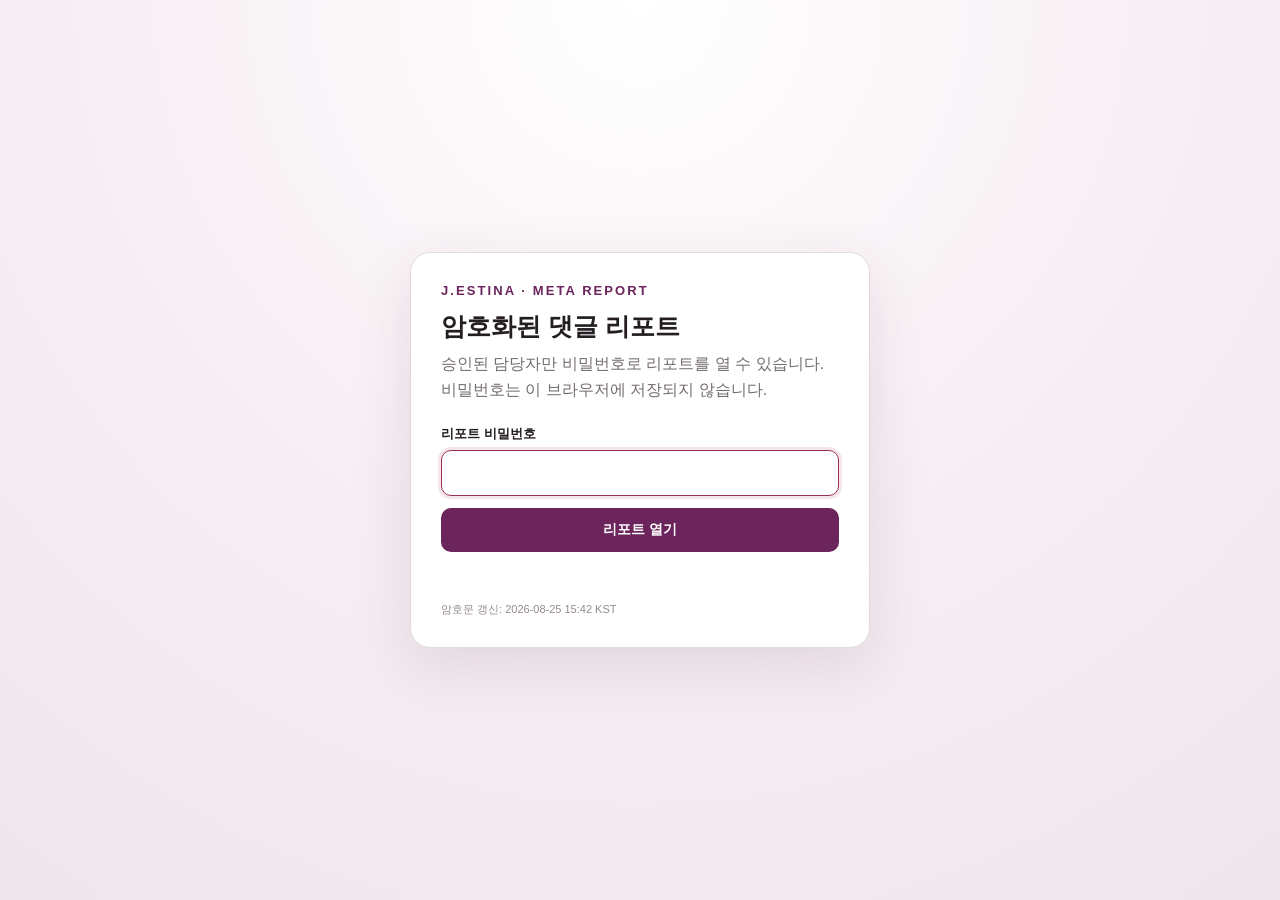
==== commit 2d47da1d: "Update encrypted J.ESTINA report 2026-08-25 15:42 KST" ====
--- a/jestina-meta-report/index.html
+++ b/jestina-meta-report/index.html
@@ -32,7 +32,7 @@
         <button id="unlock" class="primary" type="submit">리포트 열기</button>
         <div id="error" class="error" role="alert" aria-live="polite"></div>
       </form>
-      <div class="meta">암호문 갱신: 2026-08-21 10:20 KST</div>
+      <div class="meta">암호문 갱신: 2026-08-25 15:42 KST</div>
     </section>
   </main>
   <main id="workspace" class="workspace">
@@ -45,7 +45,7 @@
     </header>
     <iframe id="report" title="댓글 검토 리포트" sandbox="allow-scripts allow-popups allow-popups-to-escape-sandbox"></iframe>
   </main>
-  <script id="encrypted-payload" type="application/json">{"version":1,"kdf":{"name":"PBKDF2","hash":"SHA-256","iterations":600000,"salt":"ID19KOk/N+Oq7394RBQ1/Q=="},"documents":{"html":{"iv":"qf0W8wCliyeKn/Al","ciphertext":"Rvv+1YfTIPNvsghX31ra3ohXFUBrUvIAIFvyRPiYs0KcvW+ZVLGkGb/7VwmlSkq/iixhT6sgMwG+r5H8P7ql8bF4RQ2rLtXP7Irx8hqpwStUUGhVQU4b7S8dUSLzQEvqKEzcp66vIpAhNsFI3CMlT97ixrElH5Tha7YjaIZzg/dFE1A3ZQy0l8X58cjOMDdO8qH5XYZBCR+RSdFTaeBp5QVf5KR5YHt+cCzGjmJzT3dHT/[base64]/mpaNEGqKqzEkwIHPE2ysDz1xlkvGw+HHTWsM7HA5VEMaXdgV8GcFesHyjMtxac15DjTFlhXTkTo8MAbu4+EFyracnBPTud2GsskSX7MuO88MYEWjxlbBbDV3qc5TXR1dF7cEeGR7dfss8/qgZvZpMAZdt9qpEIjBYmC8LDO3z5WvzAPwoeUOujD2QYbJsN+2ppg9dZT1HcTE5paX8lodthYnKeiM97hisq8K6yE3TZHcYoCHqacIADESMNXmmmBIRrqN0tPQNXbNk3MbJs5tTIIVDjzJ3zAxucug7FauRM45185adWmriiJHVnaBdcQHZgbUPYXA/gOuf9iMJclgIA0UB9157OFMduhMqPQPGwY54gmhy1Qu/xQ9WGjhR+PWkmKmWvHYJlbkTs25N7nLLdngcg+YRlUf33VHpPoGx2ZLC3S5+Vk8e4ZKCshm0cQRI+jeXOeEx1qZgOkNiya5HjUS7ggMRdDjqJFMuFiahb0JMvdnvP6yJosZQWYRO0D7P8vRSzFdQQCqtLgK6SE+P7JVYJ0DFyk7hgmbs6O0nyg9VJk3E39P5/bKvlsTHLFQB//DTLGXl2X17ABu2QlUVCedH9jgd4li1GtyQZaksQfwJ7T98PYPyyDf0Uh+jKS3xojLrEvTqSVLuhbSqj/DOcCMxkB5o0deCsvj3INWKowperobHuCIFJhEIkarw4RCMHANp4TmNuHSROXL+cW3Bb2gHwmfo4lcooZO35EZ9Dn1axmhrgkjwQMgOxTXWdxRnU+UY4YEcsRoRoKOMGwQnXjWtEsl5wZM1Wpyituc+qy7fBQgyaiSYFgw/fz7vquCSqAiqONJD3NW3NjOxX6dn1DMkT9PD/e8fIvAqFtF++P9bHIfemNBmn2PAps8NFAr/siBgYO5+7qLW16DNCX1pWZSeIZTG/ZUFttD6DVUuv9+oBZtuFOzFYzeeJ3+UwuW9bC1+KqfXAfactRFMTzfWWlKe2sews4SMSFKfndXIjF2zbd7/YUUBmOnn8tXqiugeKY49lzjswVe8weCN2x67orbASaOLIKLM57QYfRMgtNLDfSYQZT0LNg0adIWG7EQ2GBp/hs5IchVGBtQQdpsibr5LzNO6CL8XB6HLZ4K0tRkkTQHjiUZckL9cjHv7JoKsYnPcavHE4ichnJ5QXsdJ6dEq0bk6nXTdNMGY9757vBA/lGeEtfYUHLnd9rz1jmUj3fwsx/gWxS8bj/XAaWan6ePaqjgXBiKIT2mxer1837wD5Rvu9q2cPSFjwsHvCWPMdHy4IVSqa/NlfYoNGmr8R/WNXTCF6PJaujPI7UYWu5vyik5pe4pFxcpujWc+8B3hjEj42hPWItxHD09hlZ5WSM8lJugKzDv109lJqugOWfVx/Y+fJJmxgIZL7VwiI69Sj+JUcNqqBQZEAadftTxca+EXaOexEIuHJoVQBFawMnYFq8byYXfl9RgNOvrzFwWHUiQVl+Db/CHGp5KKOk7/2XcSFWoiOnNQB5LxRDjlDTyJ7w6JL6oGgxK9B4L1c8b04IOGVMQA5SGCX9b2xP1aNRWueHfhDQG+/jc8lg+PoGZ3a6uRzDls6bTPRu+PFk6JjOa2izJ5NVXezQ1bNFYh/r5UFkgJxxK1az9erU+H5vvYDZYZG/WEVy5/gYXKRd+UwU/mWOa0Kc2eUFvfFHTMx8yZJGkg1OHEeh5TOSAe6nzy9jSopD5NfwwKcSCm3ofZmErbHOF0qt7tGDiugq7Fp3QQNZXPPGWc4If019Zx/tAr3uI0tOd1qYcF9h9IRrg3n3RSA3FfVq4y08hsUh1EdjVQcDqN5UjMQfCFWIF2a3IWPMgPskWNt5tpP4cCpbvTegge19trqpHf9LgAu94X6RvWUPN4nD4EBxmqTu9XX4U1uZKrwji9xThYqGMAdla2/X5812NNIgxWXBCf+QmUhKE4hPCds+sYWoyvfZ3j0veWA8n2eIv8rel4yO1j5iBNvN+MaS3yW1aweYOOoZGUgjVMAHwLzILsKrb//h+wYpW4bHrCIBogc7NlRhc7pNPf+oEUxr1QXDo2v91MiszuejCLvtHlcgYLSkt3hAXGgQQTAvrSgKLrXtcKjXw/Ib2PZafC4CMLxzu7Y0n+9cVJ0rS8tOcanYLo/uZwgQI09PeKRhgUyoa0pKEnGop3/Znn92cBGUB860LO48ZCWNuMFOqL+6jHl9kKXIUsniix/EKaNTxIAqWXeC1gWyDb5Ji0XLzwt+KNo5zzEektE0KNwIorOxtS6yJOxRMCs4P2kG+Cp0qIvCjHu6/[base64]/4LIFhhZbrYiJ6vDCt430Ugd63zCqv9OlfcAismVUa7lGB/EJ8GcDhPnqe1zT0BOyvR87WNwT9YFEWIqltGCzVXu9YiD+mvOx40QAVmaeCvKUQh+96ws+RQo80l3u/4HFIm1I7sh2FH5yVAtgodk5JZ4yrSkKxHR8SCbeNLl3YRY2X4IvA26i0MzC117/cuUDi7AA3TWBK0ZPWzjln0iCmVq49uY/U1rCQaxWwLzXJTSpCryUYWFLMEhXGLnp4T4xslC5oxJoqIPSGZc27wdpEuGcBfA3DGtJGZhyhVw7quF1IesTjjoN5yp24SO1FytYESRzNq4KAn2BRBXxh2pniR/egwR2yKBx6YYP6PQxHQ0WThiBYLY76U0soq1h969tbedNUZZl1FgpQIAMzB4+BIGf0dzxosxlI6EBK1ErMG2yc4zVC7Ahvcd5wV/PFm/DsfVMhGirpy4OWujBoJH4bd1d/es1yWDqAvytre0x3bQGV6RNkoQ3C3x6fwel11oRCgR7r3zSOKHUyhcvcKPXOTS4kv503avFUSGX6LgU+r1aBFrI5EbwCJLcqjvuUNscM+TCSgfXtetX82+itv4bimA+9ttVg+zkwpp7ederpUj9JHNHGECkyAEvxhwjkQTyN56ga3KI/9uHLvfycAqR+gBd2O1eOcCYtSOW4pPDukLTVmuLRBgxeImaffrVMHhs9+PcFbaRQAmlKZo9/T5I68OOsbV8a8nENPZFMIOSz3y8s8jPosoGL62rFxljXlgXPLQBy+a82eNL1hsH70Chz5GbNX5alPnZZ6PwhEb4RlLwz2O3Q3P2bCr1OobV0SXT6fQ7V7e17PIF64nzbyek2FL3yDiJW7oSeFyRfrx8+J99xxx0SZ1iAPJuYBorjnxQlKDRWXcXUKTDGQaxm/GCwO+/CS2nA+uV3trc/WPKeJiwrDQQEGYM7bg9qukWuBP0kHeRQ/Es5qxRkOVwnkTV/e2xqIIBClvOxW5evzbRTHccCZ/I6nHLsss/OQk35CQdz4DmHj+TvSX9dVCnG4/4IKca3zJHQ7S1oZ3Nicsu00BcMufJokSKIrsQtjAwLg2F/cusJlNmcIEqpv5MCCsA0H8YmG/v7ozlySD3rvZeU3M8l1fh3iOX+sKmrxlzCXtGYUv7B/oLciX6LMW8CXyS8iwD9OH0hAoPc8aDR0S7NjyIxHZgxMWhGVGbtxuSNr4a1CDDlUWZpGn9/Ck7Deb2fNY3HJggMolqcDj6S1cusN/nkbBQ21f8asEgiNuMt0AGAAb8GcQFZFfaHRJHXwpgI9NiUiTpLP33o1G5uRrSxuEdG23Sq6c8USE+nQ6NJsSIZxwZGyooUl2TipLmm5xOMkcgq3SCVmTN/qirm2aMSjXaYlwZxSS/q6NnunMq8nDt9jNPVbcF4nJqITk7dUIrthltoIHLVdc6OQDoxeAsiTJWBnq8fFf6tOIZ1StWnZbghhbpD+xbIEApqFGUTVVNrPA3VaOzXXM3yxTr9a21NyQ9w64xnlbvJQHnk+6oFm3BVykG0TyUPGaMAclum48kCiuNnW3z2zJ3tCk6g2uhZ/ii+Miva0oHv3IN5XpdZt8Ch8DXs+sGOTHZA7Ex44wAVnrsEwrZj0xd3kfUI9J7+bo/HsVTE+0pJdMJ6xoqpQNDxQmLp7aB9XYMhowyFoX1olhaMMIMzkZqoGU7yUFuwlS16sT5RfntOsLznNV7US31316GCg5/DUHbco11d6Ayccj4c/lQ9eu/vGZqehXjZop9WoG5vzA3P0JU9j293at7pr2gVhmpm+O4ydWjzrtB/WX2GEFQliXyLtP1SfMt9VFD6x2r590mwZ1Im4rrmu60dcayXtVSV11RgsQeCSLYNm6HcQoS6ccm6lwkNR+N8h4VC+FZ/WzAGPWjArrCWIB4gGBCDFTO8LLEB59FM3ZIyRTbhcKpQOzGwFp1ypICFHcbQnofLn0KTFHBIyj+OuPdHFxnONX7Iq0N5+0l29t3L/6L0rLHQU2m69NQoAA/aeU8ebD1e58IV9GQY/+I4p91w9a+txy73WHY6LOuvc0ZAub8txz1v/zfrNZnWE3pL9vkYVUgcE+urUJsF4NxKbCHDmQEGGf+sOBxRRQOL/[base64]/Udr8OH8h2i8ZRqdCkg6KlkzF+TFCTVj7y6LpMoEl3CvHzyFDx3yeF+zkkbvlmjLddDr1O+khTOEaXVVmEp2OOygETixBDVcVRf9qFmczTvfARtINYtanL8gBuI9AmTCZdrwcmT3KkG3jSFq0W8ypt7TjtLCc2/PHCokYuBhEAf1VpLBPhHH14rTNiRhn4YTSLwohNeQ8PHdkPcdUkk0ulOY8/VqnNvE8ho67w0vPsx+BNQnOEAgOdEB1N3xnUfL5Kz3MkCPalbBO2OCjL6fogc2RUuFzCqOn929WE8Sofk/DtP++O8tOPbT/[base64]/1wj67CIovrwCc6NcpW86DExed0VqnmZIzHRyi4s6NJ0sa2TqoFpADv/zPeSg6oomWf7IVgC7vh0JFMs6Cv8dFuxB3xuKiyRKElE4gKA5CLGbsUHFZinMcTgsdE6PPohnp4roOZHpsSGlUxBttktUk1ealHX8zeRGwpjgcCsZi8jrUx4LZWl3tJZvtX/vU8rdFJPnNtWuA366/rwueUvJs5mdR13xBczSRIe6GsFJb4TUhDnBuYvj0qpQiSCY6iIbtDIO8Ah7lk5RYk5zqTwHJtYCftVwedw8weX5T67sPz8KPCvUoaeviBx2RRsx0ZNBQalZI6IGhAdoVEa8O8vKkbSmKL6K1MC04qr+suW8N4rOSNcUjhn0OeNaTgtbpndGG3iv3Tu/K9W86RNBV+RQCbMDMpq1NndCZZeRj8OTbDihauxqwMEdbDYjzTw5DhICw5ipXev9GM5akq2vnrYioZ+HSmbW5hBMWoLMT0otAdGAE9gAMRomySnYYba11HtyUofjeu/PA0pMXnYRy+C5AsSAMEgQoFM2qRAVgKCXbeEHH8lRPMdXtuv0XateUcue5e3lbCMiqZDRfcKgdd9G+dtXZnhylyT65C2e24Wh89bKdyGeGeadnKjgN85FTPPeou9foQQhfAOAAWgdnWpOPdz85g5l77T+WpHcQaPe4J2xvUyi/AQl48X0vOdiZGJSjohdnyQoHizBttCgTUuRePdYfk3pNOG7o058C3nMaCRekurwp9J9AM6kxmfiKKHWzLh4vAHMXCYB9bABB36gs3PA5EFXKfAqYqWRy1A0fTEcHYN03wR4Y3OGx58qzTNkBc+DzqXXPjH6JSieE67VE4t8B3Ic+G57OdlxDOIuNfA/EprY6e+yTo4oPgJ9B1AknTZ7Xjnl6aPAMhQMFuGGkwFIx3j08N+2UaXubx7rqxvir8g4VGGEzyKYr53xk1iFFSuWN4spQLeZmPdUViWUzof6Xyim1X31NTsTSk6ZVHQL2j8d6QlKZZceX0+MxnqezHZupprB3LDcEdMnHr13422DyisI/Zcvwn3xmmgi+u8XEJCcluAokSQIzZ67DWTGWmMtATFNGRDZu2HpanGdcQebmcGuBADdEySxrs5dYkL5PBAgYONag1hLdL9HL/[base64]/f/Q9dJOm7udwImab3063ofGhqtdp/EJNsubHeBrLiuRAk+TteepOUlbJHJ//mInjwbR8Hw9CYr7Je8W3YEWdf6TXt7QOKgoi4GdCGZ03Jl4Getal2EThGF/[base64]/hYpPEWqmSW5szJzJ0diX+F2hEQ0gMmr6kgm1H+YTPt7ZjN1d8RaZNH6Yx/Z8tu0gRPAOxUlxEGfWhBJ45+iAHmHgkFTddJQU/TTtZEEdV4x2w3Jiisgytzs39qJHjL68jCINbph8AE6BxG2CkaVFPuB6j5azx2F9yRPdnt6BdPlEuIUQNFgwqyxN4dfqWtniWEWIw7BA2sxRJI7ZVsGDkpa+4w31R+/MF/En15qn+xDFkI6g/PVohySlbl/M1vngEULZqp7FfRuBG9wAPG8NLzTfpYglsC8qcsJvou+hIQauyh9dgLeUAesbUtV0SFQj1/QuwTDZ5KVm5NNSMP024gFg05/he75+THezinaFB51wHNcuZb0zadtEyn7BJ1T/5y/MNUKqFr7kLDQ4fLesQUgPpL4ZgzHD1tYcLQEkgRYzCneVG5W52pGNNXgpzdzp/CBwBdPQGMAYivMMcdEpbl0jzYiVzDfGIpJE4LcPHxhxxwEDXo/OP4TIWTqFy65QlRlVYmN/HhCVg5PUqlyMcxJYECXL3+EEkAvo0XuAOdX7Bw4LNy9T8ah1HZP/iBSXw3m4pW7us5YigrxlCdbgd09OxxZkcJBgnCeuRpuZRBLpVChzBGWt5qJ//l7qq4BoyNRL2xL5aa3dDXsuXRect4kmU9f4D+DW6netAHJ3B/RZPV2YPGHIKyTDBmxcKx2HXsSLNfEZMKNcf64kKVswrna+LX11LBAHgdbHuznniZ7r9vsaARkjbOvIy+7KqGRZywvW5tyY3jqHp1ZkD0a0zCy+QU7yGIW6jzuM6N8fOeDDyCnyi5cUL938qrg2TLPRkCSiW//VxmkQeMk9oVBVWwSudTvAv/fPLkNq76hKmH+aelu+yqCL7LwYcsmuKeAQ38e9iJPhc8Cm8SnbyfUXFv04twNzO7WOWUFSoXg7TJ/2MUcEzINOkEzv19wJjsHp5mMc8UJrdNCR7h2HQGT7IRad9Vr8KfeLkfKBh0F4E87+XGfgVmzCx57ijDE2ls1ltsZ/klkgeq9rwRJOwL2AI0lq82/f1Td/lmFwzbAQxEx491w8YLh2s7xu34jBN+p6sRSSGQKhBCS7WGvBMcyrcXwpOwwTMma15mbRqzz+wYFxOW3+pyiOqCCsT4u4HN0YPLjs4IeGFY4AwvFBLrRoAKBohuaRuWI84NezsxWLdNw6pZWUEo7sn+6WlbCzrZ19ixNtItVo8SySVLS/EIqpdwi2OK0eabbdXzmuipSrHCBEy6W8nQPNOvb94n0VwYzLCTHYApScqjz82Jybm4c4h6vC59lOvXIV4+Jng3i9v8QAExt/ujL7wkW6MKzWbeGjfFjWvjVI7zUy4CpbryRRIUwHFhVUYw9YH5eALuYXyaa8Q1y3qJkYtAV5MjJ7EkMmgiK0KEStPnnDZlzQ6HLvLbNXpercTPZ2zSwOFkR96Cm4o68K0vfngbfBK4HKWneVAy/ar2vnYMiaXOsNjCUgYbSHxytvOzOHn+ivWDPJwFAavyV3/abcyDU/b7Vu9llC58KOtmaFvt2chgz1KlK3cSj4oC3Oj2uI71aH20+AUmuznj34W77R4PuBWG5qwRl3/u/PfW3mMn2J8+dYM3tRzGgbhDUT1Azma6zw8g/l2BweTpTSkgeMynUgvlehKV74JdPk0Hev1YiGOuy2Dpohde5vrZY8uxduBAlmikJY7Nsy/38sFa9V7ZX5CKr9oyjpYuYGtuHWF67Mm4IRkli2HrfnbpwZ9dgN/YWSVlldXyuZGqjFKJx/0cXUbtbqgGXrgehylcipFMI66Do5l9DvObAZsUUCELYOSIPLmSaw9rc9ARa5sQmxPk8rJF9WArXQt01NyjU/KV5g5rODzkVXo2q/17hETAQBrIKl5EkHtDrQle+IVVHdNalMOoogtppoxA76tEZv+GwPfIOrEYpXSwBDyW07y885ruzJfhF1MOpPp9eUQm/pDr60v6n/OlyK/o/uySTaVfKlOk1HGWJpBX/LLQTh1TQmcpL3EBVRbU2It2mlepwE6/E5uklipt/TqUJK0bYYzvbhDbve4hWNiECKWpZV0T6A3vwsEyYGEyWt3fGgemuoiv9ruKHHqPDQ5QP36neaR5fSEWnJC+6psd/2cPeXCly8WduimJBo6qeyjrntunzpfeFbD8oad2fYi43lX42JzLBg1CS6ltC3QWDQq+dwxVhjSQUqyokCQNseyuDDGFzfqtk+GKn37xD9osjWaZ1aHn2qCG/McGSZK/kAn0617V1mXm3Cpp23/9kPMJZok51sRsPLgUXMtmBvofPgSD0SS38Qm206hIy6Rg1fsBlPnGdetxPOta5tCHWtRHWA+piYWMQpXrwXUJBTi8fWAjRx/5OV5e44RCjSYbJ5LdBbr3+m6tbKt0yemjzk9mXYSBXA1ncz61MQf7mubzIpAe0OKqR01u0fAKICdnXbRpzJ5K3uhi4gicIuVKGPcqcM+XdKRnk8VYzw7Mep/4Hop91LdOHeTrkQoE044X9GDRNtFWJM7B52P8zEXIcafLZEurY7a1c5eWgKnY0/r4sN0dQkc/wUZnsNXq+0nF9l8BsGD/ueg2eafWzqR8q5YfQZ1VUpiE3rA1jrfAqzV4e+N0K7B5Ub8CXowdzoNvZqzVbZgG1lUYtPUlKXiVuj6E4jHk0tGtNZ9rmi2+GVVCZ5Ikj5wIs2GzGLEbEvqME0O16p8NH2RQavwEyS5FnqKlgmFezYNX5e0VC/4EEHuGO7VTc+f8UP2wGt464SUVme3bdbpeg99pv9gZ6tJYHJDu82hCDqr4SSvRTPUIP79CrNlrtoXq8UcGPKs02A8ifE8UUDDVl44a1Rht4UO+EkACFX78RJzukdK0lzDp3fKy5ShPfGTmcjsRroKKoMe+MI/olDuLuK33U0oMCi9uEcUhP/toywYKneqjNKs/[base64]/m0ue4D/jjMZX/HwQjNdA59NLM0XcVkN+HPHGbMwpHS2GXKDksGrsiOENZLGt3FFT+IYRW1JHSx2IiN6WMiL1sZ3+0R9I04W6q9k48xK2/gHRAHuhGKpkZ/+RII+3QqvI/nG4WMux2rLsebjNn8pV0PtB/JTI1TPoQoaQPXqGF/qLXUdDavMmBI5e869YdPPCITiL9bztk2U24UQPhpK5X6i15zQkXPfzjkh+KX0ZUmyC2e+AZURw6YHUGNLX2uT9ihtg/BoAifa6eTJrH4pTMfEwK5goGvCjEkfbFhnKkU+IbI6p0ASk/sdN+jVMSwH03ZI1z9LyuzJRZUzZ5rV16fjf04oImyXwWuhgJzwLfXqeBQzcPrBfjvV741gUn49+H8Phfb6Myc9BNERPNMNf3Vj7tfatGq2bVQ5LpF1tFL92FMatY0+BMtIZF3g0kKLu0LnSto96/56MW+DCLBulBD/O/b1jmBL8li/r63aKwTvgYdkEOCOeDfJK/3u23DCO+ghcaAXwSekXPWdWhKZnsP1NKZ/8eZ2HjVqlD5JoPgN7Mx4s="},"csv":{"iv":"LvsKn8Je7mnAJhc7","ciphertext":"D+PcSkiS67I1NJkbf7HLNA6R5d3Haqc+rrRnog3PyDihmoZUlVVvrHCm7EATA6mvFcyDmd885Z8OEW0t5iwTjn9wHRc8wiHGXUsGE+804aWeD11y+Kl7vfLjLEOUsVqwHEL/zY7ARNLtJBU5yEOnL1I8B3/7DfHL4/eTe4DWNQh5hBJY4wLYyygAgkd2Hp8s9y/r4PqZiE3ckw9pC0xZcAgEoVBiSOpotzEFTAhHLMi3mszQkWHPQNU0ObgRjxFrpatk9o5eWBBu19++8Sg+CNu+IfFi2gPyU4nOqaJ6HmthwAODJKrgwB7najOP1twOTamFfi2h4dXt1F0n6xIyVN1BKIoZNEm6LpXS5//xobNY1RdhgxY+B7mir5gxS5Rgw5BxHIa9B0KiukPufk2WjguVq/8VYTdO48E1bFl/smZpQKd3mzArWwv18JVMs4Ne8rNCPAabIxLr2snj4QmPoNJZiaR0bDeYv/LkqLmS+jkLgajWvWm2ZzdPden0PO342DsNwiA4aHKuPb5NhAC+/0G3KK6zFArM/XqVZB5Dopht4vjyN829M0W2MhmSnsNZNqVRtSp/[base64]/YSFlB+yH7wecYrr1OwMJ5z0eYNimFvSD5m69fyFehKEIFQSdvqHwY6is76lNoUpfod8wXu2bLlslbDpPFl4ia9kvK024Gk5L4z92Yg/kg5/++7SfM6rSZ7ykHlIbLYNEGelS0gA2fg/+2RxA9873PANRPO0SfdIXFKtLM6M1KsF3HfU31eE04eirclFRfZcmamIGmpMPqNERcmRYciNb3EGD8hg3GMuoXFQRLFQPMDooiBidpBzD85WeS7XZEAVFdsB4RsJTC9XSULstsjzzc62FVwJXYxBaKk+/HjGDwkibYITKBfmwm7+qe5CCJdZI/8IEpmqRrypR29/GTLRBo1ri/HgUj4vPsXluuSAMv5SBnT1I63X2o3FNJNgxdN10jv+SK0xk3qveJookfn"}}}</script>
+  <script id="encrypted-payload" type="application/json">{"version":1,"kdf":{"name":"PBKDF2","hash":"SHA-256","iterations":600000,"salt":"/2ID6qS0TcxfwPU0k72OBg=="},"documents":{"html":{"iv":"IG6Iydh6OwRxUfmt","ciphertext":"aUtVe6/eepc/qr54J9SSbL9N8VAH5xPK7ChBFZ+chMj8y3P3Y5CbY8S2Hd0tGY3I6fA7Skg3+d3WDGO+qtUOS/3iM167QMrhb6yfdh+7m3r5oTkKmqC1K2xjjfHGH88G+EDDPVbCkWyRJu63g8VaqevzrbyxHaQbWx/BkC/cCZSQZ5bDX7Sti9zclXWMoVd8wK8n8EchXS8nUbaHtJ1akflJPy3lXpjv3e68TLQ1Whbtdqq7JZ7qemdhD7k2sJPD0E7S71BgvKI0Ll199dmGovnmO9jD4XuPKuepz/UFwLJVdTfi50ehfAZCvGnNLFO9ZErADioEWHp7SpCwBdmZfVDQNsgx8eO3JeyEUp/YSFvhCWlfYPhTPO8GxGbFVNCGtGRXnuKvxVKUVpWk7jYjfW/M2mqPjRQO8gluqkLikvvVLOnt7oanmvpBQ0Ada7NUrqE//Berbzf7J3ivH8N9bpCiOSUKNkPd23A+b/ocXQztufsapkcIQqWPD8VAEdqaqzjUZW5RyM4hIHURtO9QATgZNWxOTzH6GNfyacxwh9mLgPVtxPin44snvpPGyiQOsJcc/hXC4etSLn81QROhQn5+X5SFJHHVfawPYiZkoFm2MgVbqSwrjTgRZFZB6NJATZ0B4FJChM3y3kN/Qow4z+8086RPSmoNixGlpQ2fA/Lf57/nUKSUJu/vBFc/[base64]/2mpEC1dKdv04l6Z50pgvvjoIHa9GHFWQ2p5zrF9iAGy0EswrL3Xl3GPQ850DOCKbvg+4ShjiAQElIWeB4C5XHmHxB3NAtxCBCTBcZxZuXNsMKzQ/Y1lUTgSogK9w8fCh1Vr04YpYwbCNVsZ4WvsijMw6OA04tJL3pDQU3spQH1jh+XD2/rQiU/+IZflErrouiQug6rQ+2dLyAjNkh7MLg6u3OVBhl9OKmin083fq/GtJ/b5PRdIzBaNKsyvonoSemToLZl7hpY+J253Dn3aYR+A7gO3+3m4YQHtrTWjiWH/UE/93OuskoeUBkOCjOAxaQsCdLpXfrduNtmwfslrg8Jgbc8r5FFzsKgcZ/5QexmlGm2B3ltAK6XyMA+zsls2SvrnES8rfdeAy2bUQMfIXHZFkzH92sFuRK+9KdEa2ZpWgq8IYIGdgwm934Bt+kVKtowlagntFGSaSN0HzX+0igkwnsjdfQxnR7HvmLaLedRG3ZsUtZABJpTsVAoYo7/6dceAZ54DdQY1q/ALiQCIbTEr+FKRHh+8peIkZsnzO/CnlAco1Q+tDUFZ9MBUSmj0ES8edxZvzSqZXDUCIXq5pwIzJWUyruYjs96/[base64]/Jxoh81BcJbq/2M1kPDxOtII1IBjy96CRMIG7fAIhicEJCptfbDU1LTYSertyjQTDRvHWfDUV+oDAxurCF5hESambppSu7oNsb+tVSRy9RIC41Cep3N7CE58pkGDyCZpIRlLGo2kypxOIGweEbJWs7PtEve3kS/wLCbH+NQUAAQtKpCidAYxe0ckZS6Aso94KDMh8b+rQiohClBKkk5NUcGrEg9bw1qNNpD+ZWe/phekmCkFBLoc7PBHn/EvJeFLI/[base64]/0hJbhUERYhhKrHaFx4YE3WW2IFVYLzrBguGPAtltlfITFCbO71G2yo3y1Wa7HatJT10ML4vQdiu/8dProNvphxEt+HDpr8oZFgyRuO7u5yVpGgdAVuzRtJezkXN5TWEOwbwk42prEZ8mJdi1F1eK3daYugAx1osLOGac6Sok36+2uIH2xtVLw01Ywre5PCpyYKGRwGFXWxv8xaI76c+w88u8NoGRqUyX78s68hOP3ooYV8uuUQS9W7PD6xsWi5GAeDdb24g7d/9NnGAafVXTp6DMDuryDYTvyDgLGnV/QC7VtAo2Y6Ph7lRoDXW1khfbl8vidtv2u7hrCGejsNOYajWXcTP02ont5DFQFZEzt8zK+77ruAkOHcaAC3z5KlvjoElzXwYAQ3EcxJJgbyss49fnK8dmpRAwUQvyG+HH+P4MvJo8AM52IpoRdH0cvgZPQzSAkLIcbzs0pZlgMRGyErpJv3D/o20K0du4D5tvvsnRxK3pGXiCR/mHIIzUDWjWyXHq5R0kkuzdTuHYnUL7e0xJAFwQtqEsQYdpq7S03Ib5P7bEnco2Rdh340UgxQVDlrSojk3IPE2cm4glebl/oOcPQV+8Q3QyWDlIu7ZoAvCNzC2AoZbKq95yHmgzepaE79bQIRv+wiCLk3/4c4pxhjHp3VFwRwT7HmoqKmVKAuTsK/n9eSJxOiGZD4YaMCnWGlOtqFS8BCc6JIrwzTsdEcGbuPHXbQyOYOGmCMH5NtgUCXFtes1aVBIxaPh7bR9HBKZQwL2RbQynNea1vCSuN7xhgafS6Qz4EVxnyslOywNvFE8Pq9qYxkgg4trGFrFIvjd8bZuUs4c665m/kZNJ4lN0+OEAHct6JKhSTQMIGadfs999yb0WLRkwHY+V8VqGZoLA4rpPlxkbSbWgDdy/Vkh1ChZyJPBVX2E/5R+GKfGMdxHJZ8gqhv3KFL65UjHTFevoLjTPeHWWY1v3FwCgHYAqEhEuzZ/wMMaa8YMy7OQcuIwEr2ISIdQwDZOAsdKUuygp0TZd2SNeYDfBUbk8WhYB+a/Yk27Guz4qCg7mt6+rAd3DiLFEjv1tB9HsN/h/2dKezp7lbFQKHIBuTaKzdVqTpzQiJw3iwfTs33HbcDFOTV6DXhKF5CttYJrg/MATXjC2lvZ3i16Hf/2nWHVhW/Qucu8TNM5/eqYsOJ39lhLMaBpa59HOWjJZuN1mZ5q7Ybtgre8WnSDQOS3B1N6nRIbaEhCO6yOqrWUMF4eJU3dGFV40suwyXJ2CAZCyf/i0BOdPxeFiBT9fCVYE5D6Rkl76vgZHyxXPyoRUaSqKxaCgssiAaigzLrYTTwiGajRhXyzI2Bo+Fd6mgo9e16pr0kxQMfSYzsWQBNs0u1MsO4PGT+T4dvFGNFDJyqx/0gBsAl7t7gVl/+Chkps8Vd8utUAE/V7lh1VCX7TdCbgR2keQw779B6pPTUUTEql4EoGRilG8S6b1WVygxnDPAu+XiY7+AwIPNV6zVuNUCcgFGd056byWC/15gMSrBysaELKP+KhuB5pbDBU6W04sO/TvmuP62AuNACLh+ay1HkTRkHq0UIhOrlkRItZyLHKADXa1raorrwrtHNRIZBJhdRB6q4VnEmXXTmaMv3aKMkiSeOXCwQoQlJlFyxSyE3GymAmPKPHEGKu/Rbn3FIu18fNuWSy1y5CKn9YLU0/7CZd6S20trqC0TCqITKi+O/EkUac1yFBVDgEu6MuBnn4atAAoYv2rQhnLh2g/xcBCy2y5w+IcigbuWbfacnkGsnlqFrQmBuWAmlLZRl4/+0aiZllCWoi/rhh9Sj4OsH+eogKIckN3SP9o9wRsL6+sX+I+q6P3y2PAz7ICPnaltg6QwCXw0PFU6+YdKOwztQtqVwhNXIc79+hmKWB9GTuWQnT1m76sFaiCRVLisCixp/IBqOA3WbzKdGLjcGYwYXle3K4JxnyriMcguuTVtNLAFR1SzQyiAqs5bOvzhkegXi+FvhhgMOl7gGk7SCmlgHxba0yiAPIJnIGyxT6ymQM66WP9pHtBzwpyKqu6EoqHbtnnpvT37BbwXLrJheDpQSh6lWEjkj9/tPKjantvv05TmWtnh+9/uP+K9CASQpmsrvfCTwEJBAFiq9IY6J4eQ1UMp3TTEGF6WsAoIycQsBtBvPofaY0n4n5EpaBrvowEJH076+WGTMsLjgw0TQKBw6Msj/9SHhH0hhEgjTSoRD7tWwOcrleubL42nWNAmfVuVyGY37/+lQKn8yPYUDib/UnLblFCocEZDVcYT1Ff6LOMCwUO4vnUyo04En37k2B/ihHnyjIjI3oPiyEcbrRPew44B67/L31/2s0Jm14V+UdmVxW8HdzJqy66AmnF1dI/ShM66Ql4R/ySXFbbLVW62ZUQ5tSVoS/1vy1Uce+if8RFkfnafKM7NyBP6PE2Svg00wYTlqrEl7N8h7K3ec4ehNq8H2xRJ4GDPR31VnI3G5PL/6v0+KHPCZfohQeF6ne/qypTSChUyr0kaP8+uIV+MLgR9JRmAXvDYpYfy+F2VHEzdPI626QchaARyiSNwed2JV6YwHXpRCWZzq9eWBT89lTvwXCRgU+R6CJSbXJVOGeB7FhPLpncftYECnznAlzX2d4GlXrJMqV/EjPxSst8DGaF+Qoet398foHkIbzQ1nU5yuVGti1L/gRuxHLxLPXPEDfoYH0f/Zg5ESGD/VStJW9J93dRQv+KYB6pLOzICNG83M1jeYOd6LkkAkWpC0rkd3qeeRhhQEXaSfokClUMFEicbOT3AWim0NJ8nT6LRgn50GAYLh45Pnbt98eiZ5xdKUruzPSxJur9wB8Erbs/RlkfNbm+XVgcTdwLKe1Ks/wu/mCltR0uFNFDbIuzUJJkNf3qMNk+/1LCEBKbM2G/AQ7kTbSXzaNU6qv7KmBZMKotUiGaLzlnbSaJdh0yx4seIvNUkakzCZ7kwTxlSjdlv2pSm2nP3PuylBCg0VA9ICzkI6hU+8Ycum+cs9NERdalaKzVvT0NIMwlQ+85sDT6vVV39V4fEf2JjSpE7E2oq6638lc5BfIAUU0H4riF9fseDviitfTqTGyA3cIJEnuZAJCJIqE/UfciHPLtATQCGMdgzm/F5BfN1uS9PoYctiKf4SBt3aAvDWWiLKmTCNfadWPvsQpT9zHSEjJLiLRkhQRHoN4LkyNn47PFRwWsBUvBY8sTOTmUPhKOwxZHyJ0Kvq9lDRtvkqkGnMOECGAoxUZ6RSKxpNDcSqyywTfk5Ev/jQUpe7Zf0JdIosmlr6Bp9i+MhTmlUEYzqiKUnCpvsGrVdRJ1rB5JTDZ4oYlhxJQUrC5fqFi8hyHBD+ejUdO2FQaz9XZiDY3g3coS12EPJnIb9mj5jR0qAWKhSwAARFzRd549vPH2alnh/[base64]/TLEA+38JUrxMeS/T7qnt/msJnHwLHMdFYNOisTW3mNpiHnrF2JkhbAOmAb0AVg+dO1SFYIUvKQtmutBGDzQVrgxTTjxHYUiq2Ym7K68Jsx0DQn6fGOrx0kWzS4um/qmrrO7hbiZwRPzJ79ch4r22Q/YcocKqdcVRA5nb77Cp9R2VGXeaLkRVbtkcdDYYxy812RpoS+t4xHRpuLKuFPIk+u2mYCauoDLqPm1w9b8iYtRRF1OF4ENPc+3ZcEVche4l9MDLy8a3Ye/aAkjn6c1Qjl9Te4OLl7GgLDOtS2Yv4yuTBROilx+8rirtxZEItrKa/ttHGxysrzaaMR8Mywli0Yu6K90fQaw4gcAkSUKxhR29igp5z/GD/PUOSHri+mx51OGRTPZXCWQXAs5oVGt0Qps5fj3tUXNPLplWKnHawr3Tcf7YwGzUFcrHJEA93npSYpf+wocvbXoBU9eryQHUe7A/3at8I9+rRfC65fD3nrU4EBfo3UvFEOUdA8RkMavKn0nWkqGcb23LqIX+GYnAXfkBLXPdOxlqqVzVWsW7wglDWXvRvuV6GHUSiKtbMrfOKMg23BvGl8uGOfuntV8uDaXxWq2S7gAz12vqc5hEG8MdiuJMYcC5wkzFOxOFg2TxiK/6OIM7yqmmxe5Vfbi4gRIOUj6ys9psTLPnJ5u0wSBp1E6b5X9GAOia49mN4w5I6w+hCPPb8G6Q0CTZKmU81OkxKvwERRIqpEPiogGwxxdrOxHdAk5wevs8tUjvI0TVde9HbXDgHeW4Yn0pYMlY6/BZ3CCU1jIGDsMAiKbS/6k2b1+QtS4QHhq5HccHBxXW4d61XSp2x9Ek6yzXCRCWc/In2OEZCOBS7dx6zD/u+merjJXEfIivyzpLaaZrKgMCSyuxpITTi0uSqCqhQNfPqsiPtZ/vJmiR1acsrq4C3sOYc1ZQZBYJXmK6VvI5xpSpyU0Gr/8SR2k44MnfVuyRIKl3xq+vNYx/PSaDEChTvRM9LoC2WebOvQV2zTWUtu42GHUFVqmQJ+DxtNP0WtgXtbWDTfnpTj/y5agShwLPC1O2XqpROGu9kkqvBcNXxbmjqIkv/Ng2ovAio/3u5xAfBz5maYDNQuwXjjKJRMO6ve0L7uD8o1U+0V8uSPV5Bmjoh8ndnE5BaBmY8GCDs/GVraGd1v8cfczBb+aFhfzLSNSfmGslpqw3IVsYJArw2jsb8lJLZr7iO2j74FHvatDCjM3rd7HP6Ua6EfDn7GY5fCHMU1aU63J8fUXODetKr84P7N8vHRUlYbLIkLhl8EfEv2BndhYaC4JwM4ROXH8O5fkt5p2RIsyZLApYz88W8kmFHJXw4su3/Qfivglk6CpfDNr91ygAgrdIqd9LLacdngxxWshAu59PshvyNpH30m4dGfschuwjjrDQ+sWli1dCXRcjF3WOptFH92OQl67uwoNIi6O/QT9eXYY2RIVQmgXa3InPnQEaxRMqI+Gm2i45SYFt4+VFC60c1zRCTnh40yqTuyc+cx/tfd5TqIW42BKbgTvn2Z4nSjt1Q414NephATGXi/3l/kUvgsiv4Wa3Bu/qinJ+uinOc/6Oz6o8XywKiTpZf8zwJgztQAhAZxfGWMSPxCA3dqOL8l59qcTLa6qIhkEFkXRMGBUAEZ3Ba7YPT7OIUM8p59amZSgTSd32kW0z0dMJEjiLhcf/B6ViRdZZef+X4EiEfKwhFktXDsvVXj24+PLjzI6Ph+6od04LuIJz3rubmSTxT6k0WMKHKccpXK83Kqvb0kXjZsup72xqmlBuwYcpaHu+X0HloeUeMxLVP7A++tNg9hBTO+mWGRi51oP9PkdkRL+U4ZYuJKQr+a9R5r2MtsZQC6/CKk+iExLGrf8W1BBXUmHTU7W6V2RC+MaGwZOGZ1sZLkAKBGSo/BldABRCQudpD4ErqI4N4PX9jmhQvVtF5F0pKc41N8mDrbQWEg9UdgqLexz0pXsxeEZWXwmFqc0J3SjuOo9p6+7+q52qY/XzH0fv3HczhM/inCetW76uElfrdSpXn1vR+QpT7x2zon2NJigkfZfkW63CZOkcC+2S0w6OH9Nhkidcqk6DrieEoz6hTiIBQY6eHQBoOUuBtBSoVnX+JD/Z1sET3Xj1mam+SQ5uu21x7HIpTRHCy0wDp/gL6+Tpz8Ktxhb04XtuecIwYeYq5FZWHXQVkWXVrx+qISl88ORpghuIVfUzGvjcNgbBE07oj4EX7TH8/jkYgUvIeg5pfYY4n18BFQ0KuMpLzKR+s3KzyA1cTylrO2lWWjgLgJVs1mOy2rAg6pGOWbHLJjun66cUMoNiyNc8ZVCHHlzTAulqxnf0Dm/xvDEyZ7zengTRfJj3fAfdOxLadnAkTZEfJXfsub2xxuMUSaetkn+RrKYni/alM9ZhEwS2sgrwC9yL7CK5sH0HCwmgrtS8fAmILSRdvImXqT3zjoJ6od09HIs+T2NXg7lY4n6EVVU64EnBW+cnDvcNykGxgQvZfQd8/NTHFv2WOR0uC7x/tqynSPXmcXlSYCZyw0pom88/seiewT1xVzhYrKY0Op3ZFDP4lZjTivI2m+GW3TmWP8NG9YLABHMfhX3b7Dcn0Qlr3iJmT7KLRFAnlu/[base64]/P3kuTz4dApdauXAch5vsGf8zTwZTeqYhYMK/QOKQ9XYohRYlmM1J6rqAuU0QmG3c+kPqjpujjH51opOe1gq77HLLRk0ibScLfoHzHMLRG9LqhFw1bJohnKa8Ksg5F1rK1VttNTYF6FfHst/FbAgRpvtXxM0BnzUg+l14+PuU8I93L0LTEIJTiWi1lFWn1Mc8mUFKDkm9zT36gdBeGcTNGPa7htsBQa6OSLMCjDl4SbyPtsOqMVjXIti2GMtWdDbcxh/Sn26LwJ/vlG6La8U4lQdewjj5+QR0qpKzanqxtdbzXu0WjzenmCoNZBhXcM7v6J9jNeZuhHG6ZLueSywWi+TH1QBpXuvCfhhMAqXjFnYwGpOEDoBZncJd2j59S6Xhmc0FQuJDpP5s3ukiRF850+GQnGopZMN2JuFEiSZO/kGKqO+OMCkjmTrph3DG27RKqpl7qzALvzdM/OFpYIb/ak9DGsk/t1uUqgIc4qYHBCOHZOVoKWGfh4AFviSxPJACjlGX/Aks3hQkCIcPc3d5MVQkALagrIy2LsuDozQt49cmpqBWdi7r6rIkcFV617b0QpNFr71SaeqVdvdpMgxuvS1CmN2vyDJ7QgeCO1YdTsOZHAdV5z5KlahfS2gUD9HqUAHcSm2OnMn+rgX6TSgfeLu/HNG4/QjbK3m9RzHIlAcLww4RRkAN+NAGo+lEwMywqvXubhpNTHxOIcNh4L4mrNRAl0QYlJiwlUgLJUWsVtk3BklYPKql9a99q+tFUKejD8fqwrdQbIhNm0d/a8OyEbrxAMQ1AJDgHded4yK4pOiEA/kwNLq5qyP4ulunmn7hA8AeThi5HauNIQdqlrqNFLvMAsayhz41JBkr3kcqKWO4WKfF4DShCv7yZ/P0dE0rGAzejA1SiMN7FVm0a0csAMPyoE7R0eI3bQhXBqjy9I6/8LzP1+gfqYy3KkTiDTqm2YD//hVbASHbjHgHsNrD2/XlD+l2ZoZj6WJDANsaQfFs12wiKIY2lJoZ9cSy5cwMtpNSmsS3ww6k2GOYkXR3bg/P+kLftUX++GRUyRHxoc526563syfb+kPWm8r9hkJicYLjOXPP9fnL8oQo2sH9Fp1ZvryXn9Z/xbpuwXO7MeMAoq2d19ZNZfvKTSIjM0reSQ58zCSQFtJ1Vu+Wx88ioNSeqLoNgWGwQHJ6k/WbYcjZ9Tzz3rrWr3DvWRCipjXpF+PB0AFHTBtfo4UPGirNOPgyIxM98hRZ2j9y+/1WuWI6zX01eT+r7WvDScJhFH0A4W1K8uohU3gAjxh4OucRv50ChmQaTiI/0+XExIe1fXtsXLMs1hUslTWxVY7Phcm1i+UL4KxIBKp9wjLJemFptKRDp7CMXAlTXC+hFQNLWr25Wf0GPRS3IEg0D0ZMy8yfumo8Jm1YFpN9qIZ2s5mf7Eg2bitvc7Wb9bHPd5uj+Yub1Ast/sJPjLApERfC7vSUwHo6jpP32M6YjZyvQXeMGz8+SLaiuc8NccEbFvIdbwZnWFp+40WSO4DxoBCVtVbKlrOLf+q4n/nWESp9QlimLJScne/Dh0Ozel27kOYg31ClKZuqJIQroL4lVNC7h7y5WJfbimBCzawRcmWIVAFqk1xtXANVy6Ajp+uFCF6F38qqfA8HD5HRHoy/CKse4O057SWRWtZ7vAiRfY0Dm22oSfeNc2XQQv8WzAETS4lDG0YrvRfBI+1pR1FmBg1lXot2Vm4a82tJQykl6afi7I5uLuH3AGU+vIb4ET3/oV2tt2phMsIQ2MK2iC59YkekOLZQGYg+xtyfG6Di82JsLcmCelZlhc5xDhMAgZi+tzLSdurzVDyG12mfWEo6205+9UiocU9zxRqQqNhF38tqavjHe9JqQ0NGrAhWvziO8ZRDQ3BrmpE7Kdc7Sr5U/mwbYtHxnsunx20lvQZHx+lZqYkzclqQr4E0ict5wIs93eP+Y6yB/ByNgCYOdbJ5Jnd1B1xK4iIRjSr90aFD9ArTT52XGnnrdGbcAN0jxsQqvo8cMe8rgXbkbMR8+c4b054VFc/jJ5CELvcYTfd6al4t5mEngIGdu/fnLvq/YzlkP9Cf30UcDDzMv/m7mh+2E+FojKICHTS1i4+CQjmYeM3aIBjh6EgtBrciS8rOENMUl9J3kOa0PwJ5KrIxw+348vKOKPXYOKlC97Z23QIEwCbIK+8hJUeyf1e2XANmCOTCfXZSx1b6kgZhwhhGYrjf/7HkqFBXmtKQQP4HxEZn6p8VdG4j/zi1CG/hElzTEXR+CAenqY4L0QpNHZuXGMARmQidVGaeEBlcwXa8fqZ199h/[base64]/lKqmvwE9HVEqawzTN1k/x20S4rQLss/yl9zTbb1dyu+aDbs/9xGNUs39hD8lbDpUskhgA1mHoTygSwmK8XkeK6THMdxYculG/hY+me88PZDAqufXW88PHSO6YKe4RpGm/YyUM6Cv9qm/miSCIRpIa1i/ahewX4ShFin7ItIe93e4uDJ9/[base64]/BOsxoWHY7xOReEzCMbrYkmnrBh4GPqTAiSFzw7+f5CpFmSopckojYP0uUr1ATV+EsAPkh879f5uP7ZVXX/c2GOwz4jJFEeX7d4/8feugXscxRtO+VMAkAGpYD9/[base64]/4cxyj2d8DdXy+ocYe8vIW7vrOjreLeeIWihrHZhGMuO/lVU2V5XflFK7+2cN1C/Gkjvs1y9xa/srxDkEPRzKlM9x29rG72Zvad2R1fhr1GgkRhzg0TFnjcjB4gV4iz/p0DnhvJhDgUca4JYCdc4hcoU7X1Hy+lYrgNMdMiMAXGssAN4vryij9XGsUH5ao0t/zPCU353RAOmPIbFn3mFE6QpawUw9kOZCJoBcYm3OM+/33taXXGAgtFyN95BauBC5q8R5MeEZqGHjCXJ10potF/AxA0ClAVD/h0NNnc3M/hV4bPY1UrWTOQwZv0/IRNpVlk8B8wjeOynTe/u6vQCEiFD1e1fKZv69HpGldkyxpszZYilexi/5+6tpMZ41iRe96lm9Rg7J/x3pbjBxX0Q7qn0OO9jOxgBP9/XVSXDZp+4myIuS3TJninStq2xJayNyYCjkENfqMVjPzpfWrH1f9ywAKDS2mmjeKDPCXtK2GZ4ZNQxP/[base64]/HuA6uf0Q8FC43zQx8Xu0sqNkZq5RZLubBQe5FHmIAmiRK80cgqkHHVSVrLrf27n/zVtJ3jeRN9cFtSoJPWDHPhv7Z8DqED4JjbmF7MXl0UJD/aKitInuQTqyy+K++boZOdi0qSslmPBKtqbt8nmjEUgOJbcgU6kcAiaX7vfoENlVH5366A4+buSV+MsZ0n5cv7pxRe1lxeFpl4ZYHq7VacjhkhnOodv0YY2JzGBdteSiuSmWPtuqqMqeLQs3fFu2uY08S86wCMcNWhpU7ZpfJBMEKfFJu/8H/iN95kkd8RichqrpHSzz/oI+ne8s1GeNGMmHCLzroFDtVKftMAHDTd4GnSoq23BAuH4GLp1eJbf3ATN1AMNkBzKXYPyM9nbw3BlLco7q3QT09xFxhYgFo53YdwFqHi+Ayr4ZpwUUWhG6Iet7X40080zWPCAZL31WJ1c+4stPjo1/[base64]/gXJ3WaVy3QDICgeM/fw9gxom0KINAPsL03mVy6eYWi0AFasCrKYxYpcBd6ArUeS0VNACVECwv2gDl3Zz94pYock1PesRQcPZcAyqIXhwFzRL/[base64]/2Kl/V+HmsAw0RFoGgGTt12gAXQyS6ekNFP3ShfKGTqy7TZqxv0FcoLLmUlKsszji8ooWh9fQ2F5dfVyF8HrYLwIn3QPzalLI0zPxGNSRO8G5o+XXcpEHuKnGqOyKYE6+/VCUufIk2mXLOcjK7r0y/cB3n096nZFOWJjAXm3BKY1+CXKr9CGVWP4bGv4oSNCrCtSeo4wM95pF7v17cwxZJlLz+AmmABPUOErpuHaV5g7ga6QBi+l46tbXbXiPVIpqmC4eqSA+HR5Y76xEXTGM6J8P7bbeWtL3LCuvO2XMxUd+C6iV4blokR/QgZ9qbQht0xjeH19ffXIG8YDBe3i58A4Q9/147HqCfLrIN4rlURWfx9s9QP5E61mc1VjeUPD3JbkWRJgUtjDp4efmk6Q6zzxrRuNFgQxgfdQroY8B/[base64]/xinekno883wYuaYmgt8TUVrR6HuwmRa9W4rAOEdgvUmb4VexchVk9/2gsMKappW6gwtqzOOZfCkEqXBRWCfrad4QJIl+g2Y9WKiq2apfG8aGQOn8p0RpXvlFyrkXotswNRWaS2BQ6ToaSbfTTZ/[base64]/oR4OAOlN2ugVxE0ILnXd3hoyW9S3YuNZ8tkIjAt+e1YFB8bs+/ZJ5pZRQv9SqaXGyfqLem4ALd64NHSEqoAg+GIhylUctKul6OpKLqqaXi3p8ICF2NlAIbIdgYAErvrQtuzvE8Cmh8eeHqrxFy5zwq99lCsXa1RH2Jug81QbHeZh288YxCN322ZIAH6LIjjUKmQ111b0sX03MH6Cc0ljqL/O/BNPiW/xCBiVp5Xwxz+h/py6azWtzzqynl9vvYlVptUN3llZ6mwMpyJkl0TiuxaWnTwX1tMMAbuwEHL3s/RlWQXs53d990+47eWKUIv0KLtpvGJU5ChCUauOaJA4+I+4fL5OJBv7lBvyKvIXupCZM6tHb5tH0Ts9pDm7FCQ3ntP1+/j8J2sDtWP3/kbPtNyNcDv9VUV7E58PVBANZlYcM0f6NIZKev/8EoI13TszYL/V3+2YgtUAXN5jw7S1V57bhSOGAU1dFkQmddH31qyeBTa+Yltnk6iMnzHHiZrAYl0AQYJQdxofF4zNxcgkfYt2dcwGD6bgpAkw5hoJrgw2VA2SgDWrSWd6PDEPWOmue8KJD9dbzKGT/Mue9kUlfyZWiNVzWvb32/AyXY6QTtn2dnHT2XoZr3RLrz7mq5QXRPTQwIEKDP2IuIlTSYQLXXwgoWPh/Ws3sawO88dhsDFre0oAE3UpjikrF+P8J+ACyEftIE9/64exUbTyXqBUiTKRCrBAXhMR8iW71Wf/0HTE/A0ssui8FTSK/VaNs0SjYIbEllEaxMGZIAgMoOr6//jEtsFnKJInKD2CL5BA4jnm1clYv3tKlwnof/LTGevjQAXlh5IoD+Uvp8/wu7VZz13sEwYoB9Xf9ZU1k58j+Yb5xs4J4q2WjSQLC4YFjrCTORdPnR9bBIiVotUQR2vEPrfjcZNeShCw9e5J8kn1sXpF+nfNXfudBegziY2mX0G+5xhJ+ngkTrxzPnaebyzmx0Yi1YLhcSSDyzXSXYXw=="},"csv":{"iv":"3Vgx9dXg2alVoeaM","ciphertext":"rFtCXSLtntznMrP78g/2TLBTygNf4oM83yQEu9OpVKnBXmjf5Sp9im6bv7HH2LJSgGWF2k0KE8K6lg3RAbs14FVL0W/GBk/YF0HW6egH0gJ+US26l0GjUHzgNzu2kFm7FBGdgLHnA6KBgD0x/PeYY9PoZnJ6wiiPHHX4z36BN86k0Q4zyxHNpS1UtIM/cYW36b/TH1HLunLsbW99oY3mddZ0Tt/UrK61JA2dyoaEdnpf/HN+IqYWOFAkEyiX+ypthgBrng7/OYWUceXfU3Ks+dQIWKpWPRIVBoOrs6YkcZBipZhs9MNwcN5zRfXrq+tTu4uNQ9G0DUQI8h5QQ4HLZgWqfC8GpTe6bihOw9rr0L0RFjt/5gg4fM6XY8fHnKzeYFkWXi6v4P09g8xGiRazaAoMJ0oR+pJnE+Ef4kEcEID+lGk5HM0egvMGtUSMKEoPq36IemolOMFFA+3OwS4d98C2YdpCPudv6LKZGqgOQhdsUqHWd3mWyh2zcEtwk6XYEEeN7ICwWC/78wAvolWIMKihm6z10T3a0thb84Kh3G6r0IF98YOqeShHchsn+oV29SEkrPN4QtRd2pw5B7KPZ7Bnr+uKCyiMDtKoLJGkHrKLdCTGP742NmKoIsIklvP2RcV7hlpx5DNTQn5N2zYaZYGRu73jFHJj2L+rWbNwYF18tiV/llRIwbO1pemhoGxOqNYREgJWW//bo3z6ndESY+czRUBPVbrAMqGCgC2VWCUp1TLwESqRFyGEywaFShKYITF0QJt9haW6p5+g4zvU/[base64]/lS9cmXEnMAkDXxLcS0cFDWbk9mQs93he5Q3jomSrAACkpai1Wcc2EvuXpQdKTLSUZBY02ST4hSTM6rS0iNe+/FL0B89LRvdUps55Y6hA4nAMdEegP4bz/wReq+XO/2UxbZ99CqbSLFTveyFYQ4ZCRv8TTJstI+k5oK+uMkrkAD4YmgTd9WSgtiwB/zHugAxoqRZWGJ9gH6IIdlSbK2dhF9V9tq8k3DRCLqgGUW2xV/p8a1AAem8gZJdvhZ3naFYFhRZo1XQl4mFZEyEbV6QLlLUQuve4M4zs137RKSg8IJi3jY16weF7QD4Nd7WRqCSPELIaIfkcZX37mzh82vGzvsisQ1l9wZZUSsaCRASByG8ug8Vfd3L7lwEcByOl6mZXyQ4ep18pDxPyi/VrYKSNwhn1JE5kZ49WdUtOXf4j6W1zRzZ4uTIC9y6C76Pq6e7GanhpS2XlZyljBSLZj1n4+aPDtZrJGhiAR94Uq6tIWjdz2cTmhPkVIR+4034WjL/BwNxUEqCx+9uozkCalCzdvpZ4HMquX0ER1yVmA+WsNT3VQqsrXRlO6EPmx/H+Qq4gmZ8n9IPvtt7RaEePE6uyskwbc9iHG1W7ZC8Q+AGxZ2q/[base64]/JmY1llUNjYaCnm7rch0YIw4kswZLETpFRe/JykbLWGjCNhkDt4d6UKVYzj1QrCU6CTPCnditG14tkYzOoISGuFTB8OvX4iZXUxuGkVc3RAGPkOmN0u96Yk0mhKtNWG1H05AbWaR0ud8FKWHXnHG+NZ4ocuev9v608JgXz2/rwJnWpoXRHX9GYGVIcPQQQjzMhM9fCce9/CuzZzYAf/nRis1yx9BCR7jonUaLaH6BjkCSTrbf+LyGqzZZfIkQe9GwsRx4rg7ctqm5NS3Th/AiFOKxp5yqMhpwn8liToOI0dS/gdrr9uUUxJr5yE7h+QGhwYsNezMpw3AA8GW07RdksBPfBOv++3zDoM2AeyjsRPnmP33kI8r7FzNYCa2yZtyXadAXlqDGVVYCxVtuLUvgXE8y+KAtPhoK3vZj1ly6G33ZEhI="}}}</script>
   <script>
     (() => {
       'use strict';
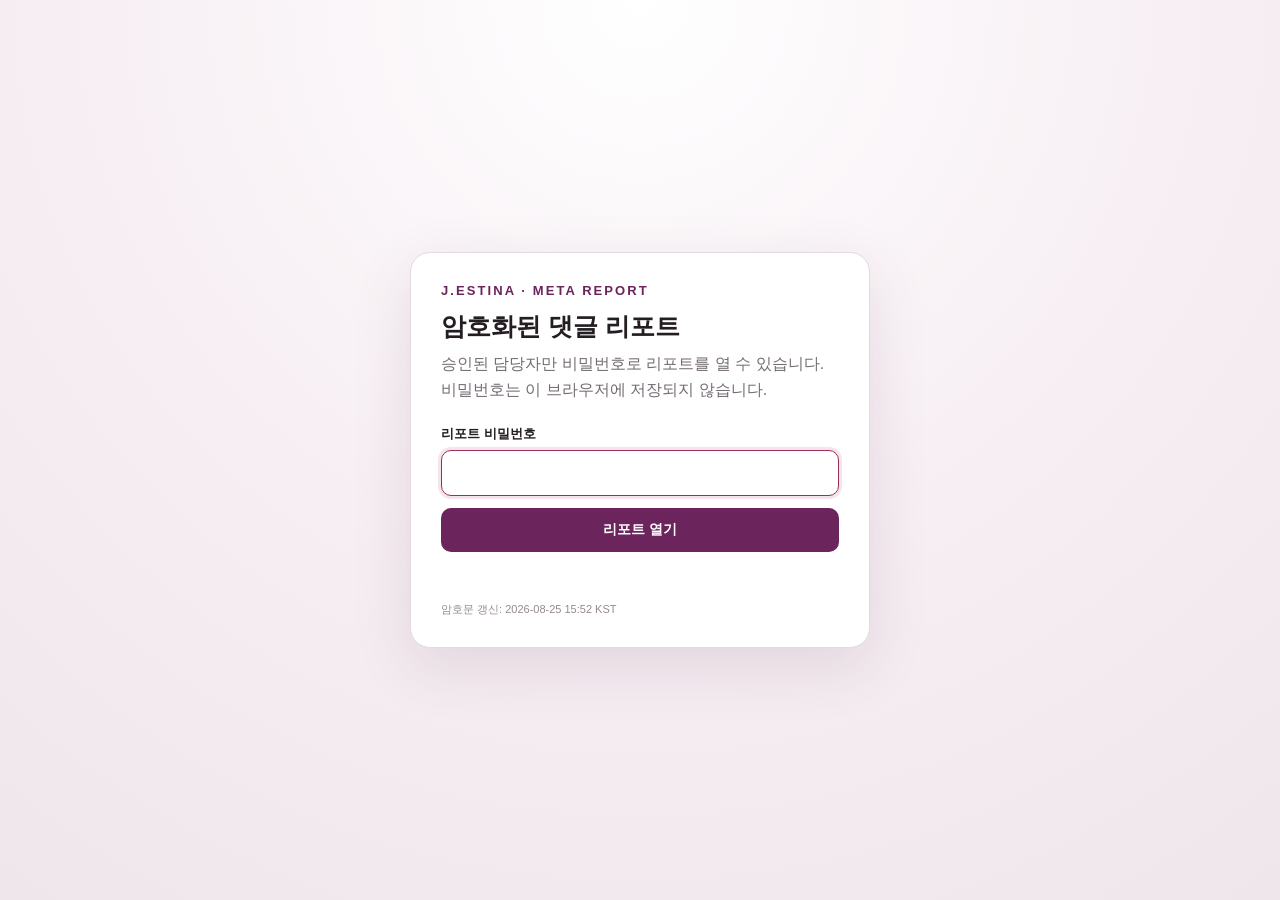
==== commit 11cf9374: "Update encrypted J.ESTINA report 2026-08-25 15:52 KST" ====
--- a/jestina-meta-report/index.html
+++ b/jestina-meta-report/index.html
@@ -32,7 +32,7 @@
         <button id="unlock" class="primary" type="submit">리포트 열기</button>
         <div id="error" class="error" role="alert" aria-live="polite"></div>
       </form>
-      <div class="meta">암호문 갱신: 2026-08-25 15:42 KST</div>
+      <div class="meta">암호문 갱신: 2026-08-25 15:52 KST</div>
     </section>
   </main>
   <main id="workspace" class="workspace">
@@ -45,7 +45,7 @@
     </header>
     <iframe id="report" title="댓글 검토 리포트" sandbox="allow-scripts allow-popups allow-popups-to-escape-sandbox"></iframe>
   </main>
-  <script id="encrypted-payload" type="application/json">{"version":1,"kdf":{"name":"PBKDF2","hash":"SHA-256","iterations":600000,"salt":"/2ID6qS0TcxfwPU0k72OBg=="},"documents":{"html":{"iv":"IG6Iydh6OwRxUfmt","ciphertext":"aUtVe6/eepc/qr54J9SSbL9N8VAH5xPK7ChBFZ+chMj8y3P3Y5CbY8S2Hd0tGY3I6fA7Skg3+d3WDGO+qtUOS/3iM167QMrhb6yfdh+7m3r5oTkKmqC1K2xjjfHGH88G+EDDPVbCkWyRJu63g8VaqevzrbyxHaQbWx/BkC/cCZSQZ5bDX7Sti9zclXWMoVd8wK8n8EchXS8nUbaHtJ1akflJPy3lXpjv3e68TLQ1Whbtdqq7JZ7qemdhD7k2sJPD0E7S71BgvKI0Ll199dmGovnmO9jD4XuPKuepz/UFwLJVdTfi50ehfAZCvGnNLFO9ZErADioEWHp7SpCwBdmZfVDQNsgx8eO3JeyEUp/YSFvhCWlfYPhTPO8GxGbFVNCGtGRXnuKvxVKUVpWk7jYjfW/M2mqPjRQO8gluqkLikvvVLOnt7oanmvpBQ0Ada7NUrqE//Berbzf7J3ivH8N9bpCiOSUKNkPd23A+b/ocXQztufsapkcIQqWPD8VAEdqaqzjUZW5RyM4hIHURtO9QATgZNWxOTzH6GNfyacxwh9mLgPVtxPin44snvpPGyiQOsJcc/hXC4etSLn81QROhQn5+X5SFJHHVfawPYiZkoFm2MgVbqSwrjTgRZFZB6NJATZ0B4FJChM3y3kN/Qow4z+8086RPSmoNixGlpQ2fA/Lf57/nUKSUJu/vBFc/[base64]/2mpEC1dKdv04l6Z50pgvvjoIHa9GHFWQ2p5zrF9iAGy0EswrL3Xl3GPQ850DOCKbvg+4ShjiAQElIWeB4C5XHmHxB3NAtxCBCTBcZxZuXNsMKzQ/Y1lUTgSogK9w8fCh1Vr04YpYwbCNVsZ4WvsijMw6OA04tJL3pDQU3spQH1jh+XD2/rQiU/+IZflErrouiQug6rQ+2dLyAjNkh7MLg6u3OVBhl9OKmin083fq/GtJ/b5PRdIzBaNKsyvonoSemToLZl7hpY+J253Dn3aYR+A7gO3+3m4YQHtrTWjiWH/UE/93OuskoeUBkOCjOAxaQsCdLpXfrduNtmwfslrg8Jgbc8r5FFzsKgcZ/5QexmlGm2B3ltAK6XyMA+zsls2SvrnES8rfdeAy2bUQMfIXHZFkzH92sFuRK+9KdEa2ZpWgq8IYIGdgwm934Bt+kVKtowlagntFGSaSN0HzX+0igkwnsjdfQxnR7HvmLaLedRG3ZsUtZABJpTsVAoYo7/6dceAZ54DdQY1q/ALiQCIbTEr+FKRHh+8peIkZsnzO/CnlAco1Q+tDUFZ9MBUSmj0ES8edxZvzSqZXDUCIXq5pwIzJWUyruYjs96/[base64]/Jxoh81BcJbq/2M1kPDxOtII1IBjy96CRMIG7fAIhicEJCptfbDU1LTYSertyjQTDRvHWfDUV+oDAxurCF5hESambppSu7oNsb+tVSRy9RIC41Cep3N7CE58pkGDyCZpIRlLGo2kypxOIGweEbJWs7PtEve3kS/wLCbH+NQUAAQtKpCidAYxe0ckZS6Aso94KDMh8b+rQiohClBKkk5NUcGrEg9bw1qNNpD+ZWe/phekmCkFBLoc7PBHn/EvJeFLI/[base64]/0hJbhUERYhhKrHaFx4YE3WW2IFVYLzrBguGPAtltlfITFCbO71G2yo3y1Wa7HatJT10ML4vQdiu/8dProNvphxEt+HDpr8oZFgyRuO7u5yVpGgdAVuzRtJezkXN5TWEOwbwk42prEZ8mJdi1F1eK3daYugAx1osLOGac6Sok36+2uIH2xtVLw01Ywre5PCpyYKGRwGFXWxv8xaI76c+w88u8NoGRqUyX78s68hOP3ooYV8uuUQS9W7PD6xsWi5GAeDdb24g7d/9NnGAafVXTp6DMDuryDYTvyDgLGnV/QC7VtAo2Y6Ph7lRoDXW1khfbl8vidtv2u7hrCGejsNOYajWXcTP02ont5DFQFZEzt8zK+77ruAkOHcaAC3z5KlvjoElzXwYAQ3EcxJJgbyss49fnK8dmpRAwUQvyG+HH+P4MvJo8AM52IpoRdH0cvgZPQzSAkLIcbzs0pZlgMRGyErpJv3D/o20K0du4D5tvvsnRxK3pGXiCR/mHIIzUDWjWyXHq5R0kkuzdTuHYnUL7e0xJAFwQtqEsQYdpq7S03Ib5P7bEnco2Rdh340UgxQVDlrSojk3IPE2cm4glebl/oOcPQV+8Q3QyWDlIu7ZoAvCNzC2AoZbKq95yHmgzepaE79bQIRv+wiCLk3/4c4pxhjHp3VFwRwT7HmoqKmVKAuTsK/n9eSJxOiGZD4YaMCnWGlOtqFS8BCc6JIrwzTsdEcGbuPHXbQyOYOGmCMH5NtgUCXFtes1aVBIxaPh7bR9HBKZQwL2RbQynNea1vCSuN7xhgafS6Qz4EVxnyslOywNvFE8Pq9qYxkgg4trGFrFIvjd8bZuUs4c665m/kZNJ4lN0+OEAHct6JKhSTQMIGadfs999yb0WLRkwHY+V8VqGZoLA4rpPlxkbSbWgDdy/Vkh1ChZyJPBVX2E/5R+GKfGMdxHJZ8gqhv3KFL65UjHTFevoLjTPeHWWY1v3FwCgHYAqEhEuzZ/wMMaa8YMy7OQcuIwEr2ISIdQwDZOAsdKUuygp0TZd2SNeYDfBUbk8WhYB+a/Yk27Guz4qCg7mt6+rAd3DiLFEjv1tB9HsN/h/2dKezp7lbFQKHIBuTaKzdVqTpzQiJw3iwfTs33HbcDFOTV6DXhKF5CttYJrg/MATXjC2lvZ3i16Hf/2nWHVhW/Qucu8TNM5/eqYsOJ39lhLMaBpa59HOWjJZuN1mZ5q7Ybtgre8WnSDQOS3B1N6nRIbaEhCO6yOqrWUMF4eJU3dGFV40suwyXJ2CAZCyf/i0BOdPxeFiBT9fCVYE5D6Rkl76vgZHyxXPyoRUaSqKxaCgssiAaigzLrYTTwiGajRhXyzI2Bo+Fd6mgo9e16pr0kxQMfSYzsWQBNs0u1MsO4PGT+T4dvFGNFDJyqx/0gBsAl7t7gVl/+Chkps8Vd8utUAE/V7lh1VCX7TdCbgR2keQw779B6pPTUUTEql4EoGRilG8S6b1WVygxnDPAu+XiY7+AwIPNV6zVuNUCcgFGd056byWC/15gMSrBysaELKP+KhuB5pbDBU6W04sO/TvmuP62AuNACLh+ay1HkTRkHq0UIhOrlkRItZyLHKADXa1raorrwrtHNRIZBJhdRB6q4VnEmXXTmaMv3aKMkiSeOXCwQoQlJlFyxSyE3GymAmPKPHEGKu/Rbn3FIu18fNuWSy1y5CKn9YLU0/7CZd6S20trqC0TCqITKi+O/EkUac1yFBVDgEu6MuBnn4atAAoYv2rQhnLh2g/xcBCy2y5w+IcigbuWbfacnkGsnlqFrQmBuWAmlLZRl4/+0aiZllCWoi/rhh9Sj4OsH+eogKIckN3SP9o9wRsL6+sX+I+q6P3y2PAz7ICPnaltg6QwCXw0PFU6+YdKOwztQtqVwhNXIc79+hmKWB9GTuWQnT1m76sFaiCRVLisCixp/IBqOA3WbzKdGLjcGYwYXle3K4JxnyriMcguuTVtNLAFR1SzQyiAqs5bOvzhkegXi+FvhhgMOl7gGk7SCmlgHxba0yiAPIJnIGyxT6ymQM66WP9pHtBzwpyKqu6EoqHbtnnpvT37BbwXLrJheDpQSh6lWEjkj9/tPKjantvv05TmWtnh+9/uP+K9CASQpmsrvfCTwEJBAFiq9IY6J4eQ1UMp3TTEGF6WsAoIycQsBtBvPofaY0n4n5EpaBrvowEJH076+WGTMsLjgw0TQKBw6Msj/9SHhH0hhEgjTSoRD7tWwOcrleubL42nWNAmfVuVyGY37/+lQKn8yPYUDib/UnLblFCocEZDVcYT1Ff6LOMCwUO4vnUyo04En37k2B/ihHnyjIjI3oPiyEcbrRPew44B67/L31/2s0Jm14V+UdmVxW8HdzJqy66AmnF1dI/ShM66Ql4R/ySXFbbLVW62ZUQ5tSVoS/1vy1Uce+if8RFkfnafKM7NyBP6PE2Svg00wYTlqrEl7N8h7K3ec4ehNq8H2xRJ4GDPR31VnI3G5PL/6v0+KHPCZfohQeF6ne/qypTSChUyr0kaP8+uIV+MLgR9JRmAXvDYpYfy+F2VHEzdPI626QchaARyiSNwed2JV6YwHXpRCWZzq9eWBT89lTvwXCRgU+R6CJSbXJVOGeB7FhPLpncftYECnznAlzX2d4GlXrJMqV/EjPxSst8DGaF+Qoet398foHkIbzQ1nU5yuVGti1L/gRuxHLxLPXPEDfoYH0f/Zg5ESGD/VStJW9J93dRQv+KYB6pLOzICNG83M1jeYOd6LkkAkWpC0rkd3qeeRhhQEXaSfokClUMFEicbOT3AWim0NJ8nT6LRgn50GAYLh45Pnbt98eiZ5xdKUruzPSxJur9wB8Erbs/RlkfNbm+XVgcTdwLKe1Ks/wu/mCltR0uFNFDbIuzUJJkNf3qMNk+/1LCEBKbM2G/AQ7kTbSXzaNU6qv7KmBZMKotUiGaLzlnbSaJdh0yx4seIvNUkakzCZ7kwTxlSjdlv2pSm2nP3PuylBCg0VA9ICzkI6hU+8Ycum+cs9NERdalaKzVvT0NIMwlQ+85sDT6vVV39V4fEf2JjSpE7E2oq6638lc5BfIAUU0H4riF9fseDviitfTqTGyA3cIJEnuZAJCJIqE/UfciHPLtATQCGMdgzm/F5BfN1uS9PoYctiKf4SBt3aAvDWWiLKmTCNfadWPvsQpT9zHSEjJLiLRkhQRHoN4LkyNn47PFRwWsBUvBY8sTOTmUPhKOwxZHyJ0Kvq9lDRtvkqkGnMOECGAoxUZ6RSKxpNDcSqyywTfk5Ev/jQUpe7Zf0JdIosmlr6Bp9i+MhTmlUEYzqiKUnCpvsGrVdRJ1rB5JTDZ4oYlhxJQUrC5fqFi8hyHBD+ejUdO2FQaz9XZiDY3g3coS12EPJnIb9mj5jR0qAWKhSwAARFzRd549vPH2alnh/[base64]/TLEA+38JUrxMeS/T7qnt/msJnHwLHMdFYNOisTW3mNpiHnrF2JkhbAOmAb0AVg+dO1SFYIUvKQtmutBGDzQVrgxTTjxHYUiq2Ym7K68Jsx0DQn6fGOrx0kWzS4um/qmrrO7hbiZwRPzJ79ch4r22Q/YcocKqdcVRA5nb77Cp9R2VGXeaLkRVbtkcdDYYxy812RpoS+t4xHRpuLKuFPIk+u2mYCauoDLqPm1w9b8iYtRRF1OF4ENPc+3ZcEVche4l9MDLy8a3Ye/aAkjn6c1Qjl9Te4OLl7GgLDOtS2Yv4yuTBROilx+8rirtxZEItrKa/ttHGxysrzaaMR8Mywli0Yu6K90fQaw4gcAkSUKxhR29igp5z/GD/PUOSHri+mx51OGRTPZXCWQXAs5oVGt0Qps5fj3tUXNPLplWKnHawr3Tcf7YwGzUFcrHJEA93npSYpf+wocvbXoBU9eryQHUe7A/3at8I9+rRfC65fD3nrU4EBfo3UvFEOUdA8RkMavKn0nWkqGcb23LqIX+GYnAXfkBLXPdOxlqqVzVWsW7wglDWXvRvuV6GHUSiKtbMrfOKMg23BvGl8uGOfuntV8uDaXxWq2S7gAz12vqc5hEG8MdiuJMYcC5wkzFOxOFg2TxiK/6OIM7yqmmxe5Vfbi4gRIOUj6ys9psTLPnJ5u0wSBp1E6b5X9GAOia49mN4w5I6w+hCPPb8G6Q0CTZKmU81OkxKvwERRIqpEPiogGwxxdrOxHdAk5wevs8tUjvI0TVde9HbXDgHeW4Yn0pYMlY6/BZ3CCU1jIGDsMAiKbS/6k2b1+QtS4QHhq5HccHBxXW4d61XSp2x9Ek6yzXCRCWc/In2OEZCOBS7dx6zD/u+merjJXEfIivyzpLaaZrKgMCSyuxpITTi0uSqCqhQNfPqsiPtZ/vJmiR1acsrq4C3sOYc1ZQZBYJXmK6VvI5xpSpyU0Gr/8SR2k44MnfVuyRIKl3xq+vNYx/PSaDEChTvRM9LoC2WebOvQV2zTWUtu42GHUFVqmQJ+DxtNP0WtgXtbWDTfnpTj/y5agShwLPC1O2XqpROGu9kkqvBcNXxbmjqIkv/Ng2ovAio/3u5xAfBz5maYDNQuwXjjKJRMO6ve0L7uD8o1U+0V8uSPV5Bmjoh8ndnE5BaBmY8GCDs/GVraGd1v8cfczBb+aFhfzLSNSfmGslpqw3IVsYJArw2jsb8lJLZr7iO2j74FHvatDCjM3rd7HP6Ua6EfDn7GY5fCHMU1aU63J8fUXODetKr84P7N8vHRUlYbLIkLhl8EfEv2BndhYaC4JwM4ROXH8O5fkt5p2RIsyZLApYz88W8kmFHJXw4su3/Qfivglk6CpfDNr91ygAgrdIqd9LLacdngxxWshAu59PshvyNpH30m4dGfschuwjjrDQ+sWli1dCXRcjF3WOptFH92OQl67uwoNIi6O/QT9eXYY2RIVQmgXa3InPnQEaxRMqI+Gm2i45SYFt4+VFC60c1zRCTnh40yqTuyc+cx/tfd5TqIW42BKbgTvn2Z4nSjt1Q414NephATGXi/3l/kUvgsiv4Wa3Bu/qinJ+uinOc/6Oz6o8XywKiTpZf8zwJgztQAhAZxfGWMSPxCA3dqOL8l59qcTLa6qIhkEFkXRMGBUAEZ3Ba7YPT7OIUM8p59amZSgTSd32kW0z0dMJEjiLhcf/B6ViRdZZef+X4EiEfKwhFktXDsvVXj24+PLjzI6Ph+6od04LuIJz3rubmSTxT6k0WMKHKccpXK83Kqvb0kXjZsup72xqmlBuwYcpaHu+X0HloeUeMxLVP7A++tNg9hBTO+mWGRi51oP9PkdkRL+U4ZYuJKQr+a9R5r2MtsZQC6/CKk+iExLGrf8W1BBXUmHTU7W6V2RC+MaGwZOGZ1sZLkAKBGSo/BldABRCQudpD4ErqI4N4PX9jmhQvVtF5F0pKc41N8mDrbQWEg9UdgqLexz0pXsxeEZWXwmFqc0J3SjuOo9p6+7+q52qY/XzH0fv3HczhM/inCetW76uElfrdSpXn1vR+QpT7x2zon2NJigkfZfkW63CZOkcC+2S0w6OH9Nhkidcqk6DrieEoz6hTiIBQY6eHQBoOUuBtBSoVnX+JD/Z1sET3Xj1mam+SQ5uu21x7HIpTRHCy0wDp/gL6+Tpz8Ktxhb04XtuecIwYeYq5FZWHXQVkWXVrx+qISl88ORpghuIVfUzGvjcNgbBE07oj4EX7TH8/jkYgUvIeg5pfYY4n18BFQ0KuMpLzKR+s3KzyA1cTylrO2lWWjgLgJVs1mOy2rAg6pGOWbHLJjun66cUMoNiyNc8ZVCHHlzTAulqxnf0Dm/xvDEyZ7zengTRfJj3fAfdOxLadnAkTZEfJXfsub2xxuMUSaetkn+RrKYni/alM9ZhEwS2sgrwC9yL7CK5sH0HCwmgrtS8fAmILSRdvImXqT3zjoJ6od09HIs+T2NXg7lY4n6EVVU64EnBW+cnDvcNykGxgQvZfQd8/NTHFv2WOR0uC7x/tqynSPXmcXlSYCZyw0pom88/seiewT1xVzhYrKY0Op3ZFDP4lZjTivI2m+GW3TmWP8NG9YLABHMfhX3b7Dcn0Qlr3iJmT7KLRFAnlu/[base64]/P3kuTz4dApdauXAch5vsGf8zTwZTeqYhYMK/QOKQ9XYohRYlmM1J6rqAuU0QmG3c+kPqjpujjH51opOe1gq77HLLRk0ibScLfoHzHMLRG9LqhFw1bJohnKa8Ksg5F1rK1VttNTYF6FfHst/FbAgRpvtXxM0BnzUg+l14+PuU8I93L0LTEIJTiWi1lFWn1Mc8mUFKDkm9zT36gdBeGcTNGPa7htsBQa6OSLMCjDl4SbyPtsOqMVjXIti2GMtWdDbcxh/Sn26LwJ/vlG6La8U4lQdewjj5+QR0qpKzanqxtdbzXu0WjzenmCoNZBhXcM7v6J9jNeZuhHG6ZLueSywWi+TH1QBpXuvCfhhMAqXjFnYwGpOEDoBZncJd2j59S6Xhmc0FQuJDpP5s3ukiRF850+GQnGopZMN2JuFEiSZO/kGKqO+OMCkjmTrph3DG27RKqpl7qzALvzdM/OFpYIb/ak9DGsk/t1uUqgIc4qYHBCOHZOVoKWGfh4AFviSxPJACjlGX/Aks3hQkCIcPc3d5MVQkALagrIy2LsuDozQt49cmpqBWdi7r6rIkcFV617b0QpNFr71SaeqVdvdpMgxuvS1CmN2vyDJ7QgeCO1YdTsOZHAdV5z5KlahfS2gUD9HqUAHcSm2OnMn+rgX6TSgfeLu/HNG4/QjbK3m9RzHIlAcLww4RRkAN+NAGo+lEwMywqvXubhpNTHxOIcNh4L4mrNRAl0QYlJiwlUgLJUWsVtk3BklYPKql9a99q+tFUKejD8fqwrdQbIhNm0d/a8OyEbrxAMQ1AJDgHded4yK4pOiEA/kwNLq5qyP4ulunmn7hA8AeThi5HauNIQdqlrqNFLvMAsayhz41JBkr3kcqKWO4WKfF4DShCv7yZ/P0dE0rGAzejA1SiMN7FVm0a0csAMPyoE7R0eI3bQhXBqjy9I6/8LzP1+gfqYy3KkTiDTqm2YD//hVbASHbjHgHsNrD2/XlD+l2ZoZj6WJDANsaQfFs12wiKIY2lJoZ9cSy5cwMtpNSmsS3ww6k2GOYkXR3bg/P+kLftUX++GRUyRHxoc526563syfb+kPWm8r9hkJicYLjOXPP9fnL8oQo2sH9Fp1ZvryXn9Z/xbpuwXO7MeMAoq2d19ZNZfvKTSIjM0reSQ58zCSQFtJ1Vu+Wx88ioNSeqLoNgWGwQHJ6k/WbYcjZ9Tzz3rrWr3DvWRCipjXpF+PB0AFHTBtfo4UPGirNOPgyIxM98hRZ2j9y+/1WuWI6zX01eT+r7WvDScJhFH0A4W1K8uohU3gAjxh4OucRv50ChmQaTiI/0+XExIe1fXtsXLMs1hUslTWxVY7Phcm1i+UL4KxIBKp9wjLJemFptKRDp7CMXAlTXC+hFQNLWr25Wf0GPRS3IEg0D0ZMy8yfumo8Jm1YFpN9qIZ2s5mf7Eg2bitvc7Wb9bHPd5uj+Yub1Ast/sJPjLApERfC7vSUwHo6jpP32M6YjZyvQXeMGz8+SLaiuc8NccEbFvIdbwZnWFp+40WSO4DxoBCVtVbKlrOLf+q4n/nWESp9QlimLJScne/Dh0Ozel27kOYg31ClKZuqJIQroL4lVNC7h7y5WJfbimBCzawRcmWIVAFqk1xtXANVy6Ajp+uFCF6F38qqfA8HD5HRHoy/CKse4O057SWRWtZ7vAiRfY0Dm22oSfeNc2XQQv8WzAETS4lDG0YrvRfBI+1pR1FmBg1lXot2Vm4a82tJQykl6afi7I5uLuH3AGU+vIb4ET3/oV2tt2phMsIQ2MK2iC59YkekOLZQGYg+xtyfG6Di82JsLcmCelZlhc5xDhMAgZi+tzLSdurzVDyG12mfWEo6205+9UiocU9zxRqQqNhF38tqavjHe9JqQ0NGrAhWvziO8ZRDQ3BrmpE7Kdc7Sr5U/mwbYtHxnsunx20lvQZHx+lZqYkzclqQr4E0ict5wIs93eP+Y6yB/ByNgCYOdbJ5Jnd1B1xK4iIRjSr90aFD9ArTT52XGnnrdGbcAN0jxsQqvo8cMe8rgXbkbMR8+c4b054VFc/jJ5CELvcYTfd6al4t5mEngIGdu/fnLvq/YzlkP9Cf30UcDDzMv/m7mh+2E+FojKICHTS1i4+CQjmYeM3aIBjh6EgtBrciS8rOENMUl9J3kOa0PwJ5KrIxw+348vKOKPXYOKlC97Z23QIEwCbIK+8hJUeyf1e2XANmCOTCfXZSx1b6kgZhwhhGYrjf/7HkqFBXmtKQQP4HxEZn6p8VdG4j/zi1CG/hElzTEXR+CAenqY4L0QpNHZuXGMARmQidVGaeEBlcwXa8fqZ199h/[base64]/lKqmvwE9HVEqawzTN1k/x20S4rQLss/yl9zTbb1dyu+aDbs/9xGNUs39hD8lbDpUskhgA1mHoTygSwmK8XkeK6THMdxYculG/hY+me88PZDAqufXW88PHSO6YKe4RpGm/YyUM6Cv9qm/miSCIRpIa1i/ahewX4ShFin7ItIe93e4uDJ9/[base64]/BOsxoWHY7xOReEzCMbrYkmnrBh4GPqTAiSFzw7+f5CpFmSopckojYP0uUr1ATV+EsAPkh879f5uP7ZVXX/c2GOwz4jJFEeX7d4/8feugXscxRtO+VMAkAGpYD9/[base64]/4cxyj2d8DdXy+ocYe8vIW7vrOjreLeeIWihrHZhGMuO/lVU2V5XflFK7+2cN1C/Gkjvs1y9xa/srxDkEPRzKlM9x29rG72Zvad2R1fhr1GgkRhzg0TFnjcjB4gV4iz/p0DnhvJhDgUca4JYCdc4hcoU7X1Hy+lYrgNMdMiMAXGssAN4vryij9XGsUH5ao0t/zPCU353RAOmPIbFn3mFE6QpawUw9kOZCJoBcYm3OM+/33taXXGAgtFyN95BauBC5q8R5MeEZqGHjCXJ10potF/AxA0ClAVD/h0NNnc3M/hV4bPY1UrWTOQwZv0/IRNpVlk8B8wjeOynTe/u6vQCEiFD1e1fKZv69HpGldkyxpszZYilexi/5+6tpMZ41iRe96lm9Rg7J/x3pbjBxX0Q7qn0OO9jOxgBP9/XVSXDZp+4myIuS3TJninStq2xJayNyYCjkENfqMVjPzpfWrH1f9ywAKDS2mmjeKDPCXtK2GZ4ZNQxP/[base64]/HuA6uf0Q8FC43zQx8Xu0sqNkZq5RZLubBQe5FHmIAmiRK80cgqkHHVSVrLrf27n/zVtJ3jeRN9cFtSoJPWDHPhv7Z8DqED4JjbmF7MXl0UJD/aKitInuQTqyy+K++boZOdi0qSslmPBKtqbt8nmjEUgOJbcgU6kcAiaX7vfoENlVH5366A4+buSV+MsZ0n5cv7pxRe1lxeFpl4ZYHq7VacjhkhnOodv0YY2JzGBdteSiuSmWPtuqqMqeLQs3fFu2uY08S86wCMcNWhpU7ZpfJBMEKfFJu/8H/iN95kkd8RichqrpHSzz/oI+ne8s1GeNGMmHCLzroFDtVKftMAHDTd4GnSoq23BAuH4GLp1eJbf3ATN1AMNkBzKXYPyM9nbw3BlLco7q3QT09xFxhYgFo53YdwFqHi+Ayr4ZpwUUWhG6Iet7X40080zWPCAZL31WJ1c+4stPjo1/[base64]/gXJ3WaVy3QDICgeM/fw9gxom0KINAPsL03mVy6eYWi0AFasCrKYxYpcBd6ArUeS0VNACVECwv2gDl3Zz94pYock1PesRQcPZcAyqIXhwFzRL/[base64]/2Kl/V+HmsAw0RFoGgGTt12gAXQyS6ekNFP3ShfKGTqy7TZqxv0FcoLLmUlKsszji8ooWh9fQ2F5dfVyF8HrYLwIn3QPzalLI0zPxGNSRO8G5o+XXcpEHuKnGqOyKYE6+/VCUufIk2mXLOcjK7r0y/cB3n096nZFOWJjAXm3BKY1+CXKr9CGVWP4bGv4oSNCrCtSeo4wM95pF7v17cwxZJlLz+AmmABPUOErpuHaV5g7ga6QBi+l46tbXbXiPVIpqmC4eqSA+HR5Y76xEXTGM6J8P7bbeWtL3LCuvO2XMxUd+C6iV4blokR/QgZ9qbQht0xjeH19ffXIG8YDBe3i58A4Q9/147HqCfLrIN4rlURWfx9s9QP5E61mc1VjeUPD3JbkWRJgUtjDp4efmk6Q6zzxrRuNFgQxgfdQroY8B/[base64]/xinekno883wYuaYmgt8TUVrR6HuwmRa9W4rAOEdgvUmb4VexchVk9/2gsMKappW6gwtqzOOZfCkEqXBRWCfrad4QJIl+g2Y9WKiq2apfG8aGQOn8p0RpXvlFyrkXotswNRWaS2BQ6ToaSbfTTZ/[base64]/oR4OAOlN2ugVxE0ILnXd3hoyW9S3YuNZ8tkIjAt+e1YFB8bs+/ZJ5pZRQv9SqaXGyfqLem4ALd64NHSEqoAg+GIhylUctKul6OpKLqqaXi3p8ICF2NlAIbIdgYAErvrQtuzvE8Cmh8eeHqrxFy5zwq99lCsXa1RH2Jug81QbHeZh288YxCN322ZIAH6LIjjUKmQ111b0sX03MH6Cc0ljqL/O/BNPiW/xCBiVp5Xwxz+h/py6azWtzzqynl9vvYlVptUN3llZ6mwMpyJkl0TiuxaWnTwX1tMMAbuwEHL3s/RlWQXs53d990+47eWKUIv0KLtpvGJU5ChCUauOaJA4+I+4fL5OJBv7lBvyKvIXupCZM6tHb5tH0Ts9pDm7FCQ3ntP1+/j8J2sDtWP3/kbPtNyNcDv9VUV7E58PVBANZlYcM0f6NIZKev/8EoI13TszYL/V3+2YgtUAXN5jw7S1V57bhSOGAU1dFkQmddH31qyeBTa+Yltnk6iMnzHHiZrAYl0AQYJQdxofF4zNxcgkfYt2dcwGD6bgpAkw5hoJrgw2VA2SgDWrSWd6PDEPWOmue8KJD9dbzKGT/Mue9kUlfyZWiNVzWvb32/AyXY6QTtn2dnHT2XoZr3RLrz7mq5QXRPTQwIEKDP2IuIlTSYQLXXwgoWPh/Ws3sawO88dhsDFre0oAE3UpjikrF+P8J+ACyEftIE9/64exUbTyXqBUiTKRCrBAXhMR8iW71Wf/0HTE/A0ssui8FTSK/VaNs0SjYIbEllEaxMGZIAgMoOr6//jEtsFnKJInKD2CL5BA4jnm1clYv3tKlwnof/LTGevjQAXlh5IoD+Uvp8/wu7VZz13sEwYoB9Xf9ZU1k58j+Yb5xs4J4q2WjSQLC4YFjrCTORdPnR9bBIiVotUQR2vEPrfjcZNeShCw9e5J8kn1sXpF+nfNXfudBegziY2mX0G+5xhJ+ngkTrxzPnaebyzmx0Yi1YLhcSSDyzXSXYXw=="},"csv":{"iv":"3Vgx9dXg2alVoeaM","ciphertext":"rFtCXSLtntznMrP78g/2TLBTygNf4oM83yQEu9OpVKnBXmjf5Sp9im6bv7HH2LJSgGWF2k0KE8K6lg3RAbs14FVL0W/GBk/YF0HW6egH0gJ+US26l0GjUHzgNzu2kFm7FBGdgLHnA6KBgD0x/PeYY9PoZnJ6wiiPHHX4z36BN86k0Q4zyxHNpS1UtIM/cYW36b/TH1HLunLsbW99oY3mddZ0Tt/UrK61JA2dyoaEdnpf/HN+IqYWOFAkEyiX+ypthgBrng7/OYWUceXfU3Ks+dQIWKpWPRIVBoOrs6YkcZBipZhs9MNwcN5zRfXrq+tTu4uNQ9G0DUQI8h5QQ4HLZgWqfC8GpTe6bihOw9rr0L0RFjt/5gg4fM6XY8fHnKzeYFkWXi6v4P09g8xGiRazaAoMJ0oR+pJnE+Ef4kEcEID+lGk5HM0egvMGtUSMKEoPq36IemolOMFFA+3OwS4d98C2YdpCPudv6LKZGqgOQhdsUqHWd3mWyh2zcEtwk6XYEEeN7ICwWC/78wAvolWIMKihm6z10T3a0thb84Kh3G6r0IF98YOqeShHchsn+oV29SEkrPN4QtRd2pw5B7KPZ7Bnr+uKCyiMDtKoLJGkHrKLdCTGP742NmKoIsIklvP2RcV7hlpx5DNTQn5N2zYaZYGRu73jFHJj2L+rWbNwYF18tiV/llRIwbO1pemhoGxOqNYREgJWW//bo3z6ndESY+czRUBPVbrAMqGCgC2VWCUp1TLwESqRFyGEywaFShKYITF0QJt9haW6p5+g4zvU/[base64]/lS9cmXEnMAkDXxLcS0cFDWbk9mQs93he5Q3jomSrAACkpai1Wcc2EvuXpQdKTLSUZBY02ST4hSTM6rS0iNe+/FL0B89LRvdUps55Y6hA4nAMdEegP4bz/wReq+XO/2UxbZ99CqbSLFTveyFYQ4ZCRv8TTJstI+k5oK+uMkrkAD4YmgTd9WSgtiwB/zHugAxoqRZWGJ9gH6IIdlSbK2dhF9V9tq8k3DRCLqgGUW2xV/p8a1AAem8gZJdvhZ3naFYFhRZo1XQl4mFZEyEbV6QLlLUQuve4M4zs137RKSg8IJi3jY16weF7QD4Nd7WRqCSPELIaIfkcZX37mzh82vGzvsisQ1l9wZZUSsaCRASByG8ug8Vfd3L7lwEcByOl6mZXyQ4ep18pDxPyi/VrYKSNwhn1JE5kZ49WdUtOXf4j6W1zRzZ4uTIC9y6C76Pq6e7GanhpS2XlZyljBSLZj1n4+aPDtZrJGhiAR94Uq6tIWjdz2cTmhPkVIR+4034WjL/BwNxUEqCx+9uozkCalCzdvpZ4HMquX0ER1yVmA+WsNT3VQqsrXRlO6EPmx/H+Qq4gmZ8n9IPvtt7RaEePE6uyskwbc9iHG1W7ZC8Q+AGxZ2q/[base64]/JmY1llUNjYaCnm7rch0YIw4kswZLETpFRe/JykbLWGjCNhkDt4d6UKVYzj1QrCU6CTPCnditG14tkYzOoISGuFTB8OvX4iZXUxuGkVc3RAGPkOmN0u96Yk0mhKtNWG1H05AbWaR0ud8FKWHXnHG+NZ4ocuev9v608JgXz2/rwJnWpoXRHX9GYGVIcPQQQjzMhM9fCce9/CuzZzYAf/nRis1yx9BCR7jonUaLaH6BjkCSTrbf+LyGqzZZfIkQe9GwsRx4rg7ctqm5NS3Th/AiFOKxp5yqMhpwn8liToOI0dS/gdrr9uUUxJr5yE7h+QGhwYsNezMpw3AA8GW07RdksBPfBOv++3zDoM2AeyjsRPnmP33kI8r7FzNYCa2yZtyXadAXlqDGVVYCxVtuLUvgXE8y+KAtPhoK3vZj1ly6G33ZEhI="}}}</script>
+  <script id="encrypted-payload" type="application/json">{"version":1,"kdf":{"name":"PBKDF2","hash":"SHA-256","iterations":600000,"salt":"cBX+yWCSPozn0ndWejQEvQ=="},"documents":{"html":{"iv":"Lcn0ar+nJ2k7K89h","ciphertext":"zkWy7EyqGPzQRx0X4OOBcML4hSxSm5bu2NhTI1dMT5iuvffvyHCdf7bwNt8ncB1ppNYmweDDa6AFSah0g0ORcVR0ZoQzgFpVKcs0npo5Z8dwWrI2T/62Hu/vbDnjd5AnKNEdkeNC52mnQ6bDL6fuHzcv2BmziUShVDAfOriAAzGzWuF2/nfByI2VNUA0BUsHSx0hzcGys/JWhmpGRRoCkwBIWEDQi+9k0HEx8rGqIwnltw7371/utpdFIdNboXw5vSmoiStseDSFyrUlRFWh87dOA4g/[base64]/wVMicDraZ8gNgDyYARFwqeGQqAp1riXv25eHld0zR41LIhQVB91EJIrPYiRYx1esIXT6R/yiTskNh5Slu+fV6QO7urg5p1pRww7BgSKIHk364/uz1l4hYPtfHUYe8XKFJE0JjT6HMVFhwgRnzqFxyGeFuEnz2Z8KcS4otJa7t9j1P3YcLE003FdYhdcBFFBnB/KX2AxA0TEPRXen9BIXwqRUxNV5yxArLUSF1gA/T7AeYiaFlJjUfc4Yrwq62C3X7rD6ZTJnjoPDDTHbWdaHqyk/Eq0EWkHHOfeMd0bm9glRfbug8dFTtyHxQb25L7DXlk6haxEXugLj1we1RWTpDKsrCZeBLKggLQUorj9fQc8bN9iz5qcSFkRQRCXdEglh3mmkUHeVjBDJbpISisY2TUry9aiJfHcfk8nMsB/mo8pBFptOaRTXMqgqfrDNLLEkIDlSQXo9614DjekVhUbT6wHXQFoL5QLAJsxQztihLvBEssAEIc297vcHn5Ao79/tAEjbCxbpu//lR+OEaFpyfAxzildpW9r19d4QpEnZJP4ddJJicvp0dpeCproFYkDSJBGj0l7oYQq7Z4nHrukkjL+t+BG6wUXDn4+A+47zgf+ohIkrh2AF9K3seaTcLKKuo97W25GMN2HPj3vBvJkQ7dVA6bnlVr8IuZHNqGDMUYJp+KhvpQ8DJNyaZG37u1MHmgW3Cc5/3dr9rB51ZOXKiqTlV8RkzMi5uLLoyfMxahDh6KzXM2mBve8LyZvNd4/w5eVMhOPkINdQ8m0MpS0ofOY9r1FA3Vw53VRnb8BcP+2ql78P2O1LdUd7OZWfIehBMJr1Sz84PPw82MjGJLXdlO3gP6AP8aZZ4LthvGQ9i+FMFla+spg6ScZdNabDNzdeyaX+lAX2stBRi/+VcHtJnaUVmCXJFjbpKv6haiWQe9KHt5BQkMwzlt1SvXKkwLq4efyk1PbP82sOgqejCVvtItELuWLw4er6iyWWSc+TUjbGjvLI9pf4J9t1mpTTS+iS4qwtdYZfPLscSoRCaRJK/u94wA1Bk/BmfocRkbTYQnsFlbLcnOUZDEwELKtMeLIPWaCp6KHMt/od+m6BY8OSj4Vtg+6MhBDdQUmHMxbuA/ht9xPWLFfIYQfEe+koIaeiFyxFrYHyyhsHedSdEuvhgs5bXJZ2jI0CnxiWvLlHZ4EyyBLyNwPoVIIK6TCj+SddUeykaqEh9FbbSfRsgB9dfIoC9XfugazhwEl5c9tCz5iicaBsHr+JwrJ2VqMEfaKk4sayXTitJGOQrGrp29nYAK5WSHLtZC05R0AmQmjFBSTOW/iyCRIceCqArPRz5Lbe5icidbKMZP6G3UjashC2c8T7VwgYTLQ3qgx1CBaoP5KFD0pU6ZAqcnJ6X8JUexuSJaWQXxr9J68y5uNbbxhhu6Din+ydF/vB63P135OCUVuGe5Ubi4NrLJpBvcWv46QiLY5g7bZexUB6XZXvB9HAzK4U79DGsavE4wm0xWiDPbAU7jf8b2ErGNYBPruzW4w1fG3c3JruY/xaKoIuOyKwVZ8r/AynnzSzXeTy/aJdcHkxm3UIWzeLw9hDdIwir58TtMn2tDtJRXzIdImADi8tUChzJXPtLx0q8aVdzX2UecwTBe/Th4KSK4M5ztEe6OIea2xsFzzrIxYOIgMjCt2ykh+iK/8f6nFu0B7skRwkmn2dgmN09DVT35+XGUETUkkTxgpvME0hl11Dm2JdDas5vLKYzypJER+iNMTMXQtkucKmkSREGMz8/E9JBu33p2x6hY41N1pjnyAvkP2DcY0q+/vU+/naa6QBzWKypD6RERIdaIpw+ISgPc2YmWbENgJY2xbJaug6FqJjp5k6zt0f6upDBqtG38Tvus/FAWKuLcgAJ/9Rbihm8nFomVs3nyxqRDaLgnC9Tj5A2CSKhwPccA5mdmT8QclxrZaIry8XBPg56YZcCxSjgysgSSTKkIT/Rv+o1ymO2CXeIOM9lGA3lH40daYfYwd01VD3iB6TmPAIRWefwUK6yxpZiw8057hc/PVPrKO5sjVGrE9s3dBVUSQxumzU8kGTWYx1CoOWkW1hiNJGav5JChBRiG+ZJVXFzCBo3YY0iHRSkOIQrbagQEkRxaicD5FukatpxRNE3PfegJTTwMHGopznNzrtk2cDPWy+3xNPB/B1JsSMGIIGSGjcioJ/CRubLTrMnD15nE4vh0DF7kJP0WolmlnzASo1ZwdgW4oqNJ3pqSW0lYW2SAROuJeFxDINFvtLHTBcR8Ahj0XoWMy6eEwsZP+PSCz76g9U1wh3Umhd13qkC9J/9sApiuM6hTipi7HlbP6whHFpF1A1aLnrE5cH++gVw860vpJJSL000LxX4D4EE+KA5miW6ZSakQgivZhxV35ZPbhT7IfxIIrQ/DR4BMOaz1p+8UBIlTPZQP7w2ev7WL+Zs716h9D0yr6JpsRlHwz1tqUmrj693EPB1aHMFw67ism4rIRiY0wh5cnjukcc3Tqty4GovgiPYKY32ahlZQCWsmhPeyadRCDTzsftm9KMC/nARsMWXverqKPI5/SVb13fc1CyXU+7gqJMKjEZmJ8cL1FStj6KBeAd0C/OFL40fLDGLHtLdOJvBRJ/sBFuNm4J9E621Qw/3r1rk2SERyZoKDk+nEIRl4LQ0EIhL1YZbN6RhrGdNP1P7vHZ2RSaeWd1ZS89oJkZgK9tG2X36UiehuMIDc1IJQMtKIruAgN05Voi452KLhOIGLi+yQGz6/AiOrEZmCn/yc0OKC4tvgj4vesNsQeqSkistKruXzkcfEWck1bjQTcDXHFcuCKND30WNIiPcCaEj1B6TViEMOtAeFYVobIj9re56Uq+hninCEqton21m8I0S0uPcR1s8OtJrKJyra0bSyU2VGvOXUboFkkc+8nMLV/mdjxV0ZbSMvJuki9PMUEj7VZiyty8U1PYTIPKRiRmjj3ekoRZLU0Zf7LfhpAoMr/VJ8BKRJMOvlIk+M9NzhazAnUBHBLa9iAdYfJaw+DfWzXsV9P5Pzbtb/XM8jWq72aDk8HGn0NMPjwyA9TAL83GhfnvCjKyj5xz64Ccdox/GBauk2y7os22etg+HTe2MJ3sDuxUfeatMxSSJ67rT4s411KOVo6GZe7pWm51hO/WO2JQvpNU/A9R5QWCiyWELBI4SLmf7lNQcWzTp19LC1cydU26fsyxUFNk3NI40+ewvC2AU79MycBKRTUndxzEpn5GccaDG4uYNG1S7s0WMYnJCcTRYlJEyUaDulIHIZniWkHf9ugQ47ceUxW24Nbry+hdGptzEhTdZ/31hkfV2BD1jMCajCygBewIfUYNo6GT3GdgPxkVDHun/c4kvK1sPRsBWPOwhz32yfxJuYqBhPFX6Ks65FHN2tQaep1OGFrTthG0VFHdf4UYSB4eX6iYnKv9SXNTuv+JXAIYpc0lkb6BBZizKNIzTxpcRvHGhqiZP8YIAZlsFHHJw5d/MzfJUxVXwR10nZb+wD6tktjFYR6Qp0tbDtHljt2lOgXf6D3P2yNyNTuJXh4GYbWOR1mT76+rEc0LU+bpZzmVzLdNCoFKcZJuU3a5xCptY7NdMa3EeiJ5Ar/p0hkw8b76BejAN6GUOjy/PHcLEgIhsT+1euNxsXcBeVi0rsdKa14NzHw/CMT3/RvbGhrsF+zMy8gJFU22+04uQwm1bMBEKsq3Q8VIsqibvR/WyCLNju8DyiRJhq7njr394JVKfkBF3cPDXGGKNeHnPePRUE75AGMfsOKUeCoWy9KMQvdI7mAuyqWWaHp95fYvLZlTnLDBSKOHXGoW2TPGGVAwFnNFsE4aQgYSWaEvX7uCfYxtbhb0N/U9Lbk1520rzN8FyTnVIRqAECnhfuatVjwMB+/m6IgNAsbZqGG8bZT4A5pmS80OYMy56gsUdOCZ15fo+VNjHWE6g7se3KFnhhu5VvxsnOus2vLTBJfErrGOJ3tsN+TkZwIfO8oSZWLU8vpHweAQZam/Q3c3TF0ez5APQEV3JZk2tajV1+ZZ+qbJileJvirIIJe4oae50p102vQnv7Uka7TIXR0Im177o8PNEMbKeoMFeXwCNLJzncwzv31mZs7M/LgFBwmV5evbklPDLA/[base64]/S6Z1uNOe7yoCADDLJ4gWP4HJzrgJaHmrdzPfE5pGVsthMtxpl7aamlGzue6bfrXXJonHC9airh4KF8RtcKky/[base64]/T+B4/hWasNKrD8YtKiNdJZfj7+kasnMzQKG+llEpfyRAUB60NJJX8er82tv9vgiQwjO/NvZ5354ACVXZZT074zhtv2Fpl6hCDdNLYqWG68U3GQj5cDXh4LuKW9ZLIcAZMXb6XjJH469KzutHzq3RXnVsID/yK4XHwSE1PU8gqS4tg2QVodHYeSFzI6myl1MXoZMykXfz8HrtYlUmt18UPcB5Vs/cae4bPirc7q0EynLZQvYSaLjQ5nrXwvHwT+T9mCZuliR0A+K/mDraA4Vdu3BgBcdg2ddhHPEfxRYXIkSXpexE0TedtN3wBbUQA9DKXPf8LxWhAwo+QQ/mUfyDEbmlGFEtJyl/hImnWB2X46Ayp53XEHzv2/Ha0PU2w2xqXgzek0kwu2MISQLzBC4pKeJLxFFEOzVDjccHZlusur5zCBUdziG2J7A6elIOGdXp91yn10sNH/XV79Qz30n6XsFs6wSoTydexsF5350IUpZ9/6cJjvtA7JV03EdJx8TBQhrC9TXVWXivuPESPoJ8j3ftsR9/h2AJsDf9b1SR+mDbXwUKBCpVshmcHxLEheiUVPIJUyFLaV4x/0yWp6/Rj1/iGUTg2lxAvHCq9yvBmTjR5Rtbw1gbpks8KCCszx1OwAjnE2qHxxxf9XMKCRsQPmJYdp7p410RSnG31CHK7+CxhGJ05MRfryhHtO2ywOCMHTBcVhmc10j+b3Pc+BxG1X5dI+ILkQMhm0HZUhRA4o0E4mm21kA1f9/j45LwlnHlQg/IOuggBg/LJD2EhlmA+AWNQsNn7d7Y0cw/2Un/DCqZuoOTAZx7SkvUOCOarkB4OBnTm2lJiV5wdPkV0NAGJNLgvZNmBr8qK4qCySxq8imUs+Kvb7JFshVN6Nlij/OG1b3N4183WBrMKMGdztgaRK2eEdSoljbRfiDdwvdLQmCb4/FZSbVeBILRoFl9rzlNtQTjumMs3YnzvqGoz0WqouVKMdMwBXD7Y8FUH/moh1YyiOgVVUkrZzg0pT2fXQ/w+GvIqNH2JPmK5JqBTtDL6sx8EPzP0Xt6Rq37PM/zUsO95G3FyNoFq8PVqT9TI6of+VA30x0jMnM1riak2xtFdIEKoUsrz79GQwpgRxa54oM1Bh79HWUiJTpLQI0DWqvQNQOX8tfp0E8hg1+7d6GQkpWutqYp/wNMPcEuNGlJ+f4HcIKHPqs9fCHVJG82OSIvPNOfuiXtgNWWPJBQTNpbfAzDin7HY45j737bVYTGUIIKe9X9pCxFUveUbvUadbk1EJisVrKt4lvkhiGLN/9Uiw8zv6T+ctGRZYlUTr2C6TlImTBQ1nzAYFF+bxI0Hk3ys1McIoALSYK9x1Ap0gzGZBHWfTWbu7VH7rml+WcMmWndLMVRnCmiSQLlsiWMisqFuwGua976uvREN+gId3ZTwKMi5jVMUTNCoz8Qs0gTfCDfXREd1nutO9RICiwtntGq1PmikjL3P1V+ljM/6B7k3U58zhS6hVQYN8jWQjg6aralFqGilLCvKsjsgExQz28gVaUlH+RtlOGImtdDBkxYInc9dECXrHEeogBZO037IGpThZlxeeNjDx1QNXMDQv7F+OtKPqU48TZKfWKVM/CdZP71UxXxQpU30uH5l65nxF9X++JuLHGFPnkElMP90nItit3UtTi+hwimvrzfXXhQ82n3+E8LQ0CXZN1IpfRKl5157ERGrEY09fcsEYKvfoF5mvS2X6zys2xFwj4IghBMRX62RgFa0G70L/Lc36O5eEg0hBW/MdywGuzl5DEOB6rIOHpAKzPrxEJ9T6hXibxD+6gaHDU00sx87QgSM29caFeZYcoeGQZpZyPK8rAGbmb/qTdLrYdJPM3w2yX1M/p9zO3Xb+Gb3TJslAteroD2Ij0NI/WRW2GEyBUNvBHUSUD6KVuBXgfghCmaxlgBzOBjH9/RKdhXzPWRaRSB7kK+cmMXc6yvzCrMI2osNbPufYmqsVn5SQ7fP29JbwR5807z7Ixjq7R6yutJdmkTZqtbmm5lCQmdnzbd549DtuFQobyFCZX3yE4jqWSG3Kv7cGzsehEDiqGqUODFDCtygFZq4q9wlr9cfSaXZdyREop2l/+fvOSf4vLJy/+1pKZy2+yLsFANJRRGtZDHcQYc8Da8cBjYccqLxhgr8A69B+tWvBwPiPfIWdpEgaLvIBZ3fsdgByPUQCudx2mIpTglwkwiHu5slkMeBp9YGCuNB4nbxhDrUPuhiJWHSOgF4/6YT2K9D039RuZFQx5XtKBHh7jp9Yso8B55M8ThOGdHwFDSGcBDtKSLVTxoMMJCEE357RNGR/0F053+N6nKMnTWso6aVZPMFzANb2may54xtVlvSKFbP8EeTsAKKk/PWbIf0lm6yOe4Jf9662LbaB1aZdkte638ytALW/tOxcbQoPizE0/Xs3KWGDCXDwvn9Y67xPaHt7rP5caCuKoYjbWuiBEUNZQDHbfvn68sGpLohrJPsxa+NqHjytdfEGvRE8Nef1pQEiwi2/[base64]/YGLWu3ROdO/QbMAgw+/roIPC6JM/ZWkPPOxb6oAJKcz000xHZrfhtZ46S4RV7k9s1TW+HjU29PjglVR9OmzjLDu1o7eYTZCfnlUOdpcJyOv70tXfXV9GHzvVBpYrTDFstmuNlenjq3KIbu/+ijK6/sI6R/omUnsCHb7xVchqZpLGGSnhenxRDhT8ItSkJ4IB9CgyRIHBjZF/EaufE2d8CUJOpmBa5OkW76Lhw4to9DTO7AERztcxrW9R/raFv+hUxi6syzSaECpfpl6O78vQuVvDVK3xMUfkJgTnCkaIj1BmIZgg9eRJyLDu3ctmF3/Vf2iYpCYs94PaCHf0E275qi1EVUP8x+e9R1XHjJCisHMZrS+bku4m4d5Vcaj5kHDgdqCGwupSyIKKovwp3oyi5/cgDO8shnnNSN+uWS7JelrdgUsOHx/4Qk7hjP4EPBwdrd1Xamn+Q724ThHGT6xmi58hhLAx7e4qJI0XOhieSqe15JnmKuRsXNO7VIp8mMjBLG92tmcCv1KOiqrr2IbBQQl9x7BCymgxu1F+pSSKcJur9Yhc0LIQEhu1GtRg7s/ZqOmAO5O1hHQWlCF289WkAk4Y4vVSsCeTPA3la6MarVbd5xSDrZTIXFqOeptU3G7NWfF3JwMAlFA/tSWtNwkP4DiwhTUEgu4L1OLWtrDyR9sLQ623WwFKqc5fWkvbvujlDfF2RpoWi5NecvqEFFVBI1lXFrSjOgd/bWSF4LmnphvaFV/ur43vsYDpQPxx8vk49erNpE+u2ZCEAZ9Dizd3JJskNfH8GyBcXYxgCt88X6FID+SYpnb9uO0hediu5JFI1ZXxUKgpVxmoY6id+P5oXLmOctB6J0hfLartSArz0HCliUxYJGR8ysNGy5FyiQOONuGfKYladC9JZsd7eGRGzuZzpNU7g8e+X0/lziN2M0fg6Z8garjbpIgMcX+2OcHxsWNFL0tI0swj2y4HT6A/QsPQRpPm6dSc0HMD8P1e/3KQ4U0KafAI7D1dXHDzEVMAeQurY9uTp43oya/veNM0xEOXeAvEr1LE7iEaEZm5Wa9G5/rxFTTsBsB6EMIRSr55VvQqH7c4V6kJbyPAU3W62BQ+/cVgFCd8qVYjvSN0eHmZtYeeXLkn6YnojBy/+UeiOxxAFAgV2E9kebbydlTnZM9VlvRL+BLuUDwN8hiNxLj/mdUBJJ02qoLDL1m7FamhmCc63nUnQgsST7qqwyl0I3Of/8vcO/n/yukijTpZFYTevKrxkeKxeJNyGYOW1/l3Ba+eykwx+rorly6beZMQ7vrjGhC9AFxM9pARAYByIED/A7OdJ/5P1sO7fpbH7oXRk52o5tRFLsnLV8er0Xu4kURGRV0TnE5HjfBbkUTtk1q3+VyzQcs34XN4OVMMf0Ut6suOsZbkwVRwxQP4VwUPYnyHUvOm6wHLeKILmQ/7pR6vR36Z3YKH6qLeuW4qLkRK+cnmM+pmgLh/OrSGCNcBFEwjp2YtEK4qnYZa+KVYrrTiZiAMYM6c/[base64]/gxRDSe6ECb863Y9N7UUg0p58yYm7Vmb5nE+veSjowvMUbAbe6FphMDzt5/ylHbfvN0DvBDoUfRGwW7agsOyHL3JcSBClh6fHHRoiuPY+RdBTdynT4lTR9xY0rJy+ugAxiQXUPBnk6VrALpAZsNj5wQaRb+Y+oTlzOGnoZIjHyvCTL4TX9mxKwPLrhyRB2TCQlaonyVLjpQkaKendC14NrZL8aPIGnT2LNN/SJKmzDYDtAsyGKU3iTXz9GQ0NdGQW4jGxt58TkZnQIpUb8cpaSDaYmKx+rPfaUWE/a668kNogBbMkaORSCftyn21B92Bi3948Ih3RKvgXmb2fya2isnyi0Wv7jTqu7UTiQqMuC8knxF6NMKOiMnOi5SX1A3vImzJ/79X7Y989Baqc+rfMbpnwJ/g2dk86ut2j1LxXYPpWd9uq2h3SlymmhFuY/erSl7TdnapOF1ldxXUel0VnaAa3nDsT+NRczJy5z93nVJuzwUgLBrav3rmz4BOmSkVuEENw1nyI2GHJUcjxiUJW4UoJsX9RgEtPmVpTqeM1Q3ucq/ozhneim68qcDYynfInKlnChSpomfbrMwRywKvujM7OiZukv1N9EPVxTqH9jhkmF9AeeJaVX72tBM6Dwuf8vlJG3PHi0f+flxY4d1jy795M2Lxoh61UWLaJ/[base64]/[base64]/VwzTVOmZjxUvWuqdx+qE0Pqy6Mg/EZSL/Ic5eLPoFvb/UEjdN+Fa2AieT0ue090RWUfpGtP4FZ/me8gg6rdC4jA+UqG1naWwAlXH1QPWWpeEgfA7J3KxabGnHtY+7DAZuVWUAGysqbLyxXdEfMKnRpxVBdhc8VxdNXeTZBYtMjk1cDrP+a0ablYFmEfChdaSJJUFXoMP3/gQH2wVcJi9hZl8Ts7MX16A6yRRpn403rEum5rG1Qck0PWIXH1LdF/FU7bo6hoBAHeOYPvVKx9hKFn4GKOTv0c0fwF5Gd+n/+yLZFdv9pAPlHIw9el3e7kfdQurotu26O7dQtnmvvS1ZU5i74997lSsX5u6Y6Kf4EnOQC8tc1zVNT1mWrq91TiQwJwFFtn/BijjI/4t9sb7StxQTw8whcJjWsA4dImkj/Wlp/9/ozU8MWlzwWQ+kt9teih+xG1/TT+H3HTW32qI29GQOkuumeY4kgECP7+hzZT73qX4AbLXXAiUEBkXr6Fv5rgLpm5WpQCBVv9HiS6oO7FAVp5H41ws3jSazxhaB6I5eYg39RK6xoj1GnRCrjU+i55J/IDzyBTHj/P+n3PL/ZKB10SyRfcxIa4iQzkAFbNdn9x5zD+J39QhmbxYWG+7YQLJLf4AklbuabpHhTuDD4EkyowTgnVIi7MWPJaRyJFQWUCou6I8i9eNxKJ6Q+2Dsq0a1dQ3yRqAu+U5I76rryds/lnzv6UK+eXv3wrhoNo1gnDA/Pw2RuMf9t4MeBnZdjMjHYi2J4r8SmAd+RWBLkhaJ0PjGvWw7NCaWSyatnZ3IWtz4Szv0tbyKnJfb0rjmxlU0H9plcVAKNS4nF0TdmAAC3jEESbUxQX3K9CKUtE66YNoXAAJ46Gw7Ge/bu7+Tdo6t9KX/CjUIqQgecmBRzGhYKDhCxktVZujduDjTgoDucdZRFZ3s/fRjf/MX1wyIerql2OF8LzoHV564D0Xk64W4sZeK/owOH/2hFfz9a1KlsZttYlBQszdcsfwKnPFKJmifPNZPm6MBwfze+yZ7w/89DhX87yMDYe8A/SPtfYR2jVzoORg4Xz4x5Gyy9WJWNmtYJGtmnMFxDmXEc6xeedDOoQ/M5bnkq0fCAGimTMzM2uqV4l50uQdkHxJCTUYnXxerTdCII62S4N+nVnKnELpJ1/crdtbnT/13a3ysyiMjCIQ594kbkvE7BziL9DDY4oeps0x7WeaKWCDmwaeaVd5OD5Bnq0nJE/VM9uXPYGD1WlmixScRCAvE7RQx3lB5Jzm99bcTbz3zh5ozrFf5MfB8u4J/H0xZzffTDm0qjQVIhytoKDIu7/7gKCsNxOy/e7/YpbZvOFbGiUIT60sW224/hRbnuqWkCBGm8rNqX8enlZERZjv3QmA52+rKIT51mFE0NFcl11ALUo/MBJXin9P+7LOZ4NE8HAigrjyEK/5l3Zitq4fwj1ZD0GHmb++zlRzQ0t8/[base64]/f/TBenj8XBOZ2D09IANI9LvsZaqdg3FkeiQPhdk0hcFtGXBBVenHa1TW0DYm8Pzg/5L4QdeG7DchpVT1FduzKE4tUnM7QbYQKrrLNea3SsuAaIi/jovwjL2ShtbhtHuymsrrfY2kMqUk5QXo3UX17Hn5rwUx+aOY0u8RB+8iR5WtQRqtl2KsIT/fH/GNZCAq476R58w/0MZdr5askHAPnL2ZATUHAaiS5CEN8jchchGHf6TO1RfXMighgA+EcJaPpqT4aFPFYWhKhAfQYNjX5pp5wnRisEiaR78nKn2mrLDkwGqpQARnD4T05Q+xjs/enNpXgGgMKTW+0XQVBk7yKz1BGpvjKV7Iii+eO00nQ+uFCZ/lwvfde++ZZWXeLSubrOMk5JI2omZBy30P1+3aBmLAxh3nW1BDTFP5veNBX83OYqHOx7rEm/tSTq3o7+cEFnp5WOhgKr8Uea0Yy/vR9DnUjcndHJAq1k9+VWduw857xeykc0th8aFa18M+BU7IbXY82rr7k2nuXYZ29YV9HtiQ695k8NYVe6yQGxDlynx3nBhpST1WCq/U1q3wg4oe78r3CqDVpapi4lMrgiJCysw6R09w9fmCLFJNNXCLM8iQBU2nwc0IXQlfiQxugnTcEfCnpa8/ueqNUh8zHxd4ukZJh09zRizVpiMU2x8PVAs9zPFVJ1w5AW9mvPU3vYH4+X5KBt40BJRaU89DW1ftyTMmRcMzb/Ur/j0e7GAn4/vKdps/BKy2UEJcTZ2hzP7WOkewAiCRPfUw8RVdkIYjjUTd+kn5TdgL8jD+gr3/[base64]/iJZnhT1IMAQaG/DKHDhy9fg2BqsHKflD5ss4ZS/4Tqg1PjSYUHQ4aDUSVQs38IkkFORkoMljpmmsFlOtmht7Z87KgwLCzNwNJMwXLOPzXk5CmkOddnmr0gSp7krab+jC8marEPEAeSqmpaQgzFtOHtBpGJ37nptwzd4f6dl06R773vvx+tUtLlFE6y0sqmpLVkP41BdFhQkw1T/1ECy1s="},"csv":{"iv":"MLpW8UxkCxn5GKKQ","ciphertext":"94ExVLsc26QQO44kSgJP+x0e9Om3a/NQJosl1XRZBObieEgUwPBftS/[base64]/iEanPRv8iXCNNEkiJGkHQ5dJw7X/BLFknjPwcRhLE+wvv5EKE3Pp8rGVV5Okq1pUX20ykB6xPI4g7T3l/Mz/mqk/1jk3tosghPjQ12NqiUsSN/CmyIoqh2WDkLxzswL1HhdiX7MZadG0raGdoOqR5luMTiBcyvlO+59OxTNP2cJeyCR+fYPmi4+OEjrOsCjvyp0huNfqQ2pBqcCXXoofWn5KphebeMbh0/lbSQTYjpfCB53k1q25VFS0Os8msYCIgiqq7ljFdweOEihGy94rzCSjsdf/[base64]/pz01Ox1TCNedaCqxhMttROOuXWebtP4WAcUCYSb5wVQQuRgIFvt5Zu4Akvh1ikyOCTxubZBUGnuIZ7auCKuh6spidfKETZQ3ARNkR69cLhNEaiUP67yVoBOEJyIuJKnnopN22Jz1goGomUD44D6/SKN3gURib03Y965znjyNeOukIzcvE2TsySCYcqdIu9BPDSgo4ZhjdCej8t7IOLGNN+6izTnNpRDblCFUXiIWWQwh8BLPhbrq5eZhGdQQMh6PKvtKHBVqg4EAFJYTbaeChPnGrW0kgO6791ZOC6Sy/UMuGa9AHQME9lbdM+39pVWIUsq9/9KZhfAwy+fSgyng+jYt5/V+WDxGqr+4teJdfiMaderdRSt9AI+ovRTL0bC3tkBllGI63l5aWptEuVVorYMuWWNUkhkgNNvR2riry0yC900guFMhT4JYDwDRgeQi6lxI/[base64]"}}}</script>
   <script>
     (() => {
       'use strict';
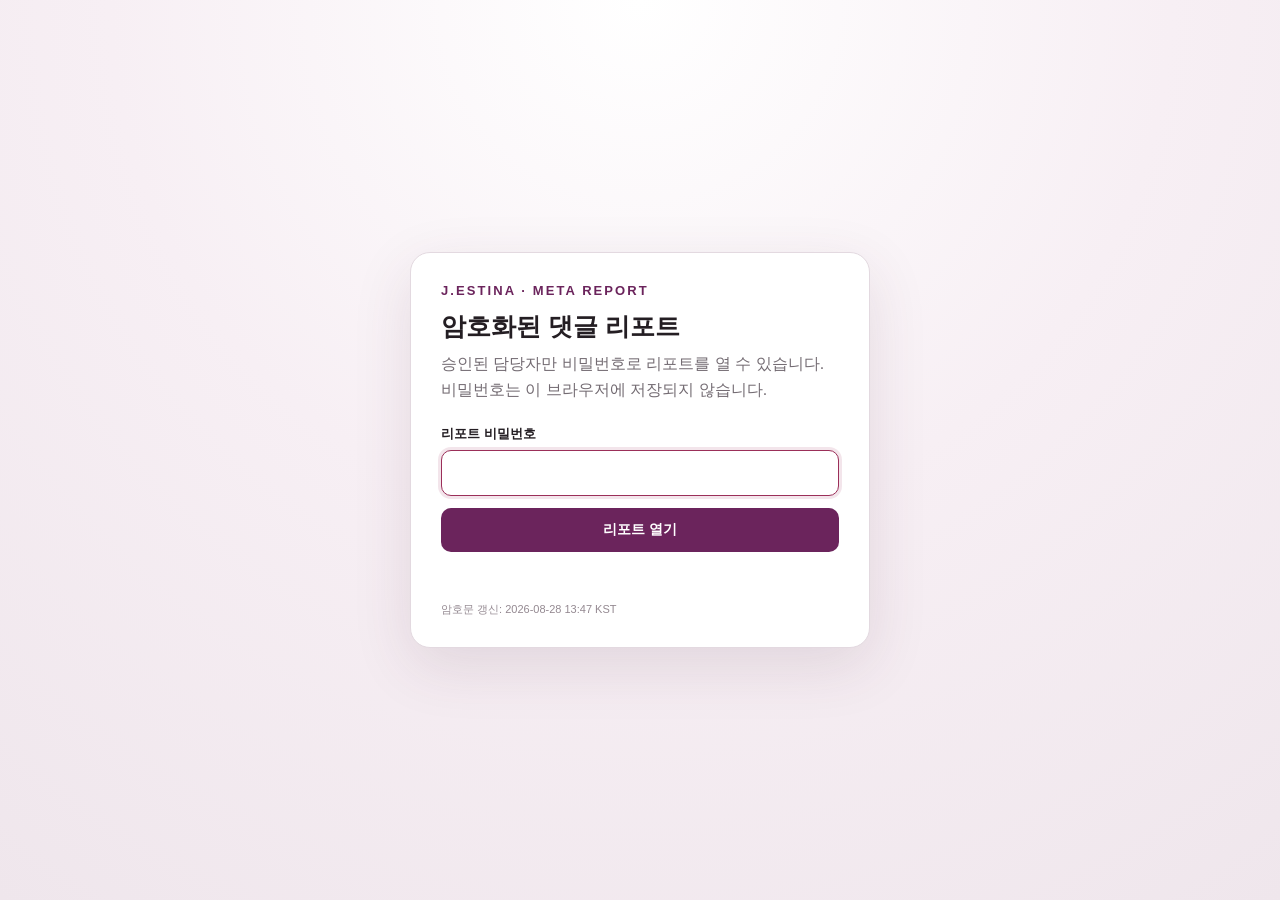
==== commit b1d7e4b1: "Update encrypted J.ESTINA report 2026-08-28 13:47 KST" ====
--- a/jestina-meta-report/index.html
+++ b/jestina-meta-report/index.html
@@ -32,7 +32,7 @@
         <button id="unlock" class="primary" type="submit">리포트 열기</button>
         <div id="error" class="error" role="alert" aria-live="polite"></div>
       </form>
-      <div class="meta">암호문 갱신: 2026-08-25 15:52 KST</div>
+      <div class="meta">암호문 갱신: 2026-08-28 13:47 KST</div>
     </section>
   </main>
   <main id="workspace" class="workspace">
@@ -45,7 +45,7 @@
     </header>
     <iframe id="report" title="댓글 검토 리포트" sandbox="allow-scripts allow-popups allow-popups-to-escape-sandbox"></iframe>
   </main>
-  <script id="encrypted-payload" type="application/json">{"version":1,"kdf":{"name":"PBKDF2","hash":"SHA-256","iterations":600000,"salt":"cBX+yWCSPozn0ndWejQEvQ=="},"documents":{"html":{"iv":"Lcn0ar+nJ2k7K89h","ciphertext":"zkWy7EyqGPzQRx0X4OOBcML4hSxSm5bu2NhTI1dMT5iuvffvyHCdf7bwNt8ncB1ppNYmweDDa6AFSah0g0ORcVR0ZoQzgFpVKcs0npo5Z8dwWrI2T/62Hu/vbDnjd5AnKNEdkeNC52mnQ6bDL6fuHzcv2BmziUShVDAfOriAAzGzWuF2/nfByI2VNUA0BUsHSx0hzcGys/JWhmpGRRoCkwBIWEDQi+9k0HEx8rGqIwnltw7371/utpdFIdNboXw5vSmoiStseDSFyrUlRFWh87dOA4g/[base64]/wVMicDraZ8gNgDyYARFwqeGQqAp1riXv25eHld0zR41LIhQVB91EJIrPYiRYx1esIXT6R/yiTskNh5Slu+fV6QO7urg5p1pRww7BgSKIHk364/uz1l4hYPtfHUYe8XKFJE0JjT6HMVFhwgRnzqFxyGeFuEnz2Z8KcS4otJa7t9j1P3YcLE003FdYhdcBFFBnB/KX2AxA0TEPRXen9BIXwqRUxNV5yxArLUSF1gA/T7AeYiaFlJjUfc4Yrwq62C3X7rD6ZTJnjoPDDTHbWdaHqyk/Eq0EWkHHOfeMd0bm9glRfbug8dFTtyHxQb25L7DXlk6haxEXugLj1we1RWTpDKsrCZeBLKggLQUorj9fQc8bN9iz5qcSFkRQRCXdEglh3mmkUHeVjBDJbpISisY2TUry9aiJfHcfk8nMsB/mo8pBFptOaRTXMqgqfrDNLLEkIDlSQXo9614DjekVhUbT6wHXQFoL5QLAJsxQztihLvBEssAEIc297vcHn5Ao79/tAEjbCxbpu//lR+OEaFpyfAxzildpW9r19d4QpEnZJP4ddJJicvp0dpeCproFYkDSJBGj0l7oYQq7Z4nHrukkjL+t+BG6wUXDn4+A+47zgf+ohIkrh2AF9K3seaTcLKKuo97W25GMN2HPj3vBvJkQ7dVA6bnlVr8IuZHNqGDMUYJp+KhvpQ8DJNyaZG37u1MHmgW3Cc5/3dr9rB51ZOXKiqTlV8RkzMi5uLLoyfMxahDh6KzXM2mBve8LyZvNd4/w5eVMhOPkINdQ8m0MpS0ofOY9r1FA3Vw53VRnb8BcP+2ql78P2O1LdUd7OZWfIehBMJr1Sz84PPw82MjGJLXdlO3gP6AP8aZZ4LthvGQ9i+FMFla+spg6ScZdNabDNzdeyaX+lAX2stBRi/+VcHtJnaUVmCXJFjbpKv6haiWQe9KHt5BQkMwzlt1SvXKkwLq4efyk1PbP82sOgqejCVvtItELuWLw4er6iyWWSc+TUjbGjvLI9pf4J9t1mpTTS+iS4qwtdYZfPLscSoRCaRJK/u94wA1Bk/BmfocRkbTYQnsFlbLcnOUZDEwELKtMeLIPWaCp6KHMt/od+m6BY8OSj4Vtg+6MhBDdQUmHMxbuA/ht9xPWLFfIYQfEe+koIaeiFyxFrYHyyhsHedSdEuvhgs5bXJZ2jI0CnxiWvLlHZ4EyyBLyNwPoVIIK6TCj+SddUeykaqEh9FbbSfRsgB9dfIoC9XfugazhwEl5c9tCz5iicaBsHr+JwrJ2VqMEfaKk4sayXTitJGOQrGrp29nYAK5WSHLtZC05R0AmQmjFBSTOW/iyCRIceCqArPRz5Lbe5icidbKMZP6G3UjashC2c8T7VwgYTLQ3qgx1CBaoP5KFD0pU6ZAqcnJ6X8JUexuSJaWQXxr9J68y5uNbbxhhu6Din+ydF/vB63P135OCUVuGe5Ubi4NrLJpBvcWv46QiLY5g7bZexUB6XZXvB9HAzK4U79DGsavE4wm0xWiDPbAU7jf8b2ErGNYBPruzW4w1fG3c3JruY/xaKoIuOyKwVZ8r/AynnzSzXeTy/aJdcHkxm3UIWzeLw9hDdIwir58TtMn2tDtJRXzIdImADi8tUChzJXPtLx0q8aVdzX2UecwTBe/Th4KSK4M5ztEe6OIea2xsFzzrIxYOIgMjCt2ykh+iK/8f6nFu0B7skRwkmn2dgmN09DVT35+XGUETUkkTxgpvME0hl11Dm2JdDas5vLKYzypJER+iNMTMXQtkucKmkSREGMz8/E9JBu33p2x6hY41N1pjnyAvkP2DcY0q+/vU+/naa6QBzWKypD6RERIdaIpw+ISgPc2YmWbENgJY2xbJaug6FqJjp5k6zt0f6upDBqtG38Tvus/FAWKuLcgAJ/9Rbihm8nFomVs3nyxqRDaLgnC9Tj5A2CSKhwPccA5mdmT8QclxrZaIry8XBPg56YZcCxSjgysgSSTKkIT/Rv+o1ymO2CXeIOM9lGA3lH40daYfYwd01VD3iB6TmPAIRWefwUK6yxpZiw8057hc/PVPrKO5sjVGrE9s3dBVUSQxumzU8kGTWYx1CoOWkW1hiNJGav5JChBRiG+ZJVXFzCBo3YY0iHRSkOIQrbagQEkRxaicD5FukatpxRNE3PfegJTTwMHGopznNzrtk2cDPWy+3xNPB/B1JsSMGIIGSGjcioJ/CRubLTrMnD15nE4vh0DF7kJP0WolmlnzASo1ZwdgW4oqNJ3pqSW0lYW2SAROuJeFxDINFvtLHTBcR8Ahj0XoWMy6eEwsZP+PSCz76g9U1wh3Umhd13qkC9J/9sApiuM6hTipi7HlbP6whHFpF1A1aLnrE5cH++gVw860vpJJSL000LxX4D4EE+KA5miW6ZSakQgivZhxV35ZPbhT7IfxIIrQ/DR4BMOaz1p+8UBIlTPZQP7w2ev7WL+Zs716h9D0yr6JpsRlHwz1tqUmrj693EPB1aHMFw67ism4rIRiY0wh5cnjukcc3Tqty4GovgiPYKY32ahlZQCWsmhPeyadRCDTzsftm9KMC/nARsMWXverqKPI5/SVb13fc1CyXU+7gqJMKjEZmJ8cL1FStj6KBeAd0C/OFL40fLDGLHtLdOJvBRJ/sBFuNm4J9E621Qw/3r1rk2SERyZoKDk+nEIRl4LQ0EIhL1YZbN6RhrGdNP1P7vHZ2RSaeWd1ZS89oJkZgK9tG2X36UiehuMIDc1IJQMtKIruAgN05Voi452KLhOIGLi+yQGz6/AiOrEZmCn/yc0OKC4tvgj4vesNsQeqSkistKruXzkcfEWck1bjQTcDXHFcuCKND30WNIiPcCaEj1B6TViEMOtAeFYVobIj9re56Uq+hninCEqton21m8I0S0uPcR1s8OtJrKJyra0bSyU2VGvOXUboFkkc+8nMLV/mdjxV0ZbSMvJuki9PMUEj7VZiyty8U1PYTIPKRiRmjj3ekoRZLU0Zf7LfhpAoMr/VJ8BKRJMOvlIk+M9NzhazAnUBHBLa9iAdYfJaw+DfWzXsV9P5Pzbtb/XM8jWq72aDk8HGn0NMPjwyA9TAL83GhfnvCjKyj5xz64Ccdox/GBauk2y7os22etg+HTe2MJ3sDuxUfeatMxSSJ67rT4s411KOVo6GZe7pWm51hO/WO2JQvpNU/A9R5QWCiyWELBI4SLmf7lNQcWzTp19LC1cydU26fsyxUFNk3NI40+ewvC2AU79MycBKRTUndxzEpn5GccaDG4uYNG1S7s0WMYnJCcTRYlJEyUaDulIHIZniWkHf9ugQ47ceUxW24Nbry+hdGptzEhTdZ/31hkfV2BD1jMCajCygBewIfUYNo6GT3GdgPxkVDHun/c4kvK1sPRsBWPOwhz32yfxJuYqBhPFX6Ks65FHN2tQaep1OGFrTthG0VFHdf4UYSB4eX6iYnKv9SXNTuv+JXAIYpc0lkb6BBZizKNIzTxpcRvHGhqiZP8YIAZlsFHHJw5d/MzfJUxVXwR10nZb+wD6tktjFYR6Qp0tbDtHljt2lOgXf6D3P2yNyNTuJXh4GYbWOR1mT76+rEc0LU+bpZzmVzLdNCoFKcZJuU3a5xCptY7NdMa3EeiJ5Ar/p0hkw8b76BejAN6GUOjy/PHcLEgIhsT+1euNxsXcBeVi0rsdKa14NzHw/CMT3/RvbGhrsF+zMy8gJFU22+04uQwm1bMBEKsq3Q8VIsqibvR/WyCLNju8DyiRJhq7njr394JVKfkBF3cPDXGGKNeHnPePRUE75AGMfsOKUeCoWy9KMQvdI7mAuyqWWaHp95fYvLZlTnLDBSKOHXGoW2TPGGVAwFnNFsE4aQgYSWaEvX7uCfYxtbhb0N/U9Lbk1520rzN8FyTnVIRqAECnhfuatVjwMB+/m6IgNAsbZqGG8bZT4A5pmS80OYMy56gsUdOCZ15fo+VNjHWE6g7se3KFnhhu5VvxsnOus2vLTBJfErrGOJ3tsN+TkZwIfO8oSZWLU8vpHweAQZam/Q3c3TF0ez5APQEV3JZk2tajV1+ZZ+qbJileJvirIIJe4oae50p102vQnv7Uka7TIXR0Im177o8PNEMbKeoMFeXwCNLJzncwzv31mZs7M/LgFBwmV5evbklPDLA/[base64]/S6Z1uNOe7yoCADDLJ4gWP4HJzrgJaHmrdzPfE5pGVsthMtxpl7aamlGzue6bfrXXJonHC9airh4KF8RtcKky/[base64]/T+B4/hWasNKrD8YtKiNdJZfj7+kasnMzQKG+llEpfyRAUB60NJJX8er82tv9vgiQwjO/NvZ5354ACVXZZT074zhtv2Fpl6hCDdNLYqWG68U3GQj5cDXh4LuKW9ZLIcAZMXb6XjJH469KzutHzq3RXnVsID/yK4XHwSE1PU8gqS4tg2QVodHYeSFzI6myl1MXoZMykXfz8HrtYlUmt18UPcB5Vs/cae4bPirc7q0EynLZQvYSaLjQ5nrXwvHwT+T9mCZuliR0A+K/mDraA4Vdu3BgBcdg2ddhHPEfxRYXIkSXpexE0TedtN3wBbUQA9DKXPf8LxWhAwo+QQ/mUfyDEbmlGFEtJyl/hImnWB2X46Ayp53XEHzv2/Ha0PU2w2xqXgzek0kwu2MISQLzBC4pKeJLxFFEOzVDjccHZlusur5zCBUdziG2J7A6elIOGdXp91yn10sNH/XV79Qz30n6XsFs6wSoTydexsF5350IUpZ9/6cJjvtA7JV03EdJx8TBQhrC9TXVWXivuPESPoJ8j3ftsR9/h2AJsDf9b1SR+mDbXwUKBCpVshmcHxLEheiUVPIJUyFLaV4x/0yWp6/Rj1/iGUTg2lxAvHCq9yvBmTjR5Rtbw1gbpks8KCCszx1OwAjnE2qHxxxf9XMKCRsQPmJYdp7p410RSnG31CHK7+CxhGJ05MRfryhHtO2ywOCMHTBcVhmc10j+b3Pc+BxG1X5dI+ILkQMhm0HZUhRA4o0E4mm21kA1f9/j45LwlnHlQg/IOuggBg/LJD2EhlmA+AWNQsNn7d7Y0cw/2Un/DCqZuoOTAZx7SkvUOCOarkB4OBnTm2lJiV5wdPkV0NAGJNLgvZNmBr8qK4qCySxq8imUs+Kvb7JFshVN6Nlij/OG1b3N4183WBrMKMGdztgaRK2eEdSoljbRfiDdwvdLQmCb4/FZSbVeBILRoFl9rzlNtQTjumMs3YnzvqGoz0WqouVKMdMwBXD7Y8FUH/moh1YyiOgVVUkrZzg0pT2fXQ/w+GvIqNH2JPmK5JqBTtDL6sx8EPzP0Xt6Rq37PM/zUsO95G3FyNoFq8PVqT9TI6of+VA30x0jMnM1riak2xtFdIEKoUsrz79GQwpgRxa54oM1Bh79HWUiJTpLQI0DWqvQNQOX8tfp0E8hg1+7d6GQkpWutqYp/wNMPcEuNGlJ+f4HcIKHPqs9fCHVJG82OSIvPNOfuiXtgNWWPJBQTNpbfAzDin7HY45j737bVYTGUIIKe9X9pCxFUveUbvUadbk1EJisVrKt4lvkhiGLN/9Uiw8zv6T+ctGRZYlUTr2C6TlImTBQ1nzAYFF+bxI0Hk3ys1McIoALSYK9x1Ap0gzGZBHWfTWbu7VH7rml+WcMmWndLMVRnCmiSQLlsiWMisqFuwGua976uvREN+gId3ZTwKMi5jVMUTNCoz8Qs0gTfCDfXREd1nutO9RICiwtntGq1PmikjL3P1V+ljM/6B7k3U58zhS6hVQYN8jWQjg6aralFqGilLCvKsjsgExQz28gVaUlH+RtlOGImtdDBkxYInc9dECXrHEeogBZO037IGpThZlxeeNjDx1QNXMDQv7F+OtKPqU48TZKfWKVM/CdZP71UxXxQpU30uH5l65nxF9X++JuLHGFPnkElMP90nItit3UtTi+hwimvrzfXXhQ82n3+E8LQ0CXZN1IpfRKl5157ERGrEY09fcsEYKvfoF5mvS2X6zys2xFwj4IghBMRX62RgFa0G70L/Lc36O5eEg0hBW/MdywGuzl5DEOB6rIOHpAKzPrxEJ9T6hXibxD+6gaHDU00sx87QgSM29caFeZYcoeGQZpZyPK8rAGbmb/qTdLrYdJPM3w2yX1M/p9zO3Xb+Gb3TJslAteroD2Ij0NI/WRW2GEyBUNvBHUSUD6KVuBXgfghCmaxlgBzOBjH9/RKdhXzPWRaRSB7kK+cmMXc6yvzCrMI2osNbPufYmqsVn5SQ7fP29JbwR5807z7Ixjq7R6yutJdmkTZqtbmm5lCQmdnzbd549DtuFQobyFCZX3yE4jqWSG3Kv7cGzsehEDiqGqUODFDCtygFZq4q9wlr9cfSaXZdyREop2l/+fvOSf4vLJy/+1pKZy2+yLsFANJRRGtZDHcQYc8Da8cBjYccqLxhgr8A69B+tWvBwPiPfIWdpEgaLvIBZ3fsdgByPUQCudx2mIpTglwkwiHu5slkMeBp9YGCuNB4nbxhDrUPuhiJWHSOgF4/6YT2K9D039RuZFQx5XtKBHh7jp9Yso8B55M8ThOGdHwFDSGcBDtKSLVTxoMMJCEE357RNGR/0F053+N6nKMnTWso6aVZPMFzANb2may54xtVlvSKFbP8EeTsAKKk/PWbIf0lm6yOe4Jf9662LbaB1aZdkte638ytALW/tOxcbQoPizE0/Xs3KWGDCXDwvn9Y67xPaHt7rP5caCuKoYjbWuiBEUNZQDHbfvn68sGpLohrJPsxa+NqHjytdfEGvRE8Nef1pQEiwi2/[base64]/YGLWu3ROdO/QbMAgw+/roIPC6JM/ZWkPPOxb6oAJKcz000xHZrfhtZ46S4RV7k9s1TW+HjU29PjglVR9OmzjLDu1o7eYTZCfnlUOdpcJyOv70tXfXV9GHzvVBpYrTDFstmuNlenjq3KIbu/+ijK6/sI6R/omUnsCHb7xVchqZpLGGSnhenxRDhT8ItSkJ4IB9CgyRIHBjZF/EaufE2d8CUJOpmBa5OkW76Lhw4to9DTO7AERztcxrW9R/raFv+hUxi6syzSaECpfpl6O78vQuVvDVK3xMUfkJgTnCkaIj1BmIZgg9eRJyLDu3ctmF3/Vf2iYpCYs94PaCHf0E275qi1EVUP8x+e9R1XHjJCisHMZrS+bku4m4d5Vcaj5kHDgdqCGwupSyIKKovwp3oyi5/cgDO8shnnNSN+uWS7JelrdgUsOHx/4Qk7hjP4EPBwdrd1Xamn+Q724ThHGT6xmi58hhLAx7e4qJI0XOhieSqe15JnmKuRsXNO7VIp8mMjBLG92tmcCv1KOiqrr2IbBQQl9x7BCymgxu1F+pSSKcJur9Yhc0LIQEhu1GtRg7s/ZqOmAO5O1hHQWlCF289WkAk4Y4vVSsCeTPA3la6MarVbd5xSDrZTIXFqOeptU3G7NWfF3JwMAlFA/tSWtNwkP4DiwhTUEgu4L1OLWtrDyR9sLQ623WwFKqc5fWkvbvujlDfF2RpoWi5NecvqEFFVBI1lXFrSjOgd/bWSF4LmnphvaFV/ur43vsYDpQPxx8vk49erNpE+u2ZCEAZ9Dizd3JJskNfH8GyBcXYxgCt88X6FID+SYpnb9uO0hediu5JFI1ZXxUKgpVxmoY6id+P5oXLmOctB6J0hfLartSArz0HCliUxYJGR8ysNGy5FyiQOONuGfKYladC9JZsd7eGRGzuZzpNU7g8e+X0/lziN2M0fg6Z8garjbpIgMcX+2OcHxsWNFL0tI0swj2y4HT6A/QsPQRpPm6dSc0HMD8P1e/3KQ4U0KafAI7D1dXHDzEVMAeQurY9uTp43oya/veNM0xEOXeAvEr1LE7iEaEZm5Wa9G5/rxFTTsBsB6EMIRSr55VvQqH7c4V6kJbyPAU3W62BQ+/cVgFCd8qVYjvSN0eHmZtYeeXLkn6YnojBy/+UeiOxxAFAgV2E9kebbydlTnZM9VlvRL+BLuUDwN8hiNxLj/mdUBJJ02qoLDL1m7FamhmCc63nUnQgsST7qqwyl0I3Of/8vcO/n/yukijTpZFYTevKrxkeKxeJNyGYOW1/l3Ba+eykwx+rorly6beZMQ7vrjGhC9AFxM9pARAYByIED/A7OdJ/5P1sO7fpbH7oXRk52o5tRFLsnLV8er0Xu4kURGRV0TnE5HjfBbkUTtk1q3+VyzQcs34XN4OVMMf0Ut6suOsZbkwVRwxQP4VwUPYnyHUvOm6wHLeKILmQ/7pR6vR36Z3YKH6qLeuW4qLkRK+cnmM+pmgLh/OrSGCNcBFEwjp2YtEK4qnYZa+KVYrrTiZiAMYM6c/[base64]/gxRDSe6ECb863Y9N7UUg0p58yYm7Vmb5nE+veSjowvMUbAbe6FphMDzt5/ylHbfvN0DvBDoUfRGwW7agsOyHL3JcSBClh6fHHRoiuPY+RdBTdynT4lTR9xY0rJy+ugAxiQXUPBnk6VrALpAZsNj5wQaRb+Y+oTlzOGnoZIjHyvCTL4TX9mxKwPLrhyRB2TCQlaonyVLjpQkaKendC14NrZL8aPIGnT2LNN/SJKmzDYDtAsyGKU3iTXz9GQ0NdGQW4jGxt58TkZnQIpUb8cpaSDaYmKx+rPfaUWE/a668kNogBbMkaORSCftyn21B92Bi3948Ih3RKvgXmb2fya2isnyi0Wv7jTqu7UTiQqMuC8knxF6NMKOiMnOi5SX1A3vImzJ/79X7Y989Baqc+rfMbpnwJ/g2dk86ut2j1LxXYPpWd9uq2h3SlymmhFuY/erSl7TdnapOF1ldxXUel0VnaAa3nDsT+NRczJy5z93nVJuzwUgLBrav3rmz4BOmSkVuEENw1nyI2GHJUcjxiUJW4UoJsX9RgEtPmVpTqeM1Q3ucq/ozhneim68qcDYynfInKlnChSpomfbrMwRywKvujM7OiZukv1N9EPVxTqH9jhkmF9AeeJaVX72tBM6Dwuf8vlJG3PHi0f+flxY4d1jy795M2Lxoh61UWLaJ/[base64]/[base64]/VwzTVOmZjxUvWuqdx+qE0Pqy6Mg/EZSL/Ic5eLPoFvb/UEjdN+Fa2AieT0ue090RWUfpGtP4FZ/me8gg6rdC4jA+UqG1naWwAlXH1QPWWpeEgfA7J3KxabGnHtY+7DAZuVWUAGysqbLyxXdEfMKnRpxVBdhc8VxdNXeTZBYtMjk1cDrP+a0ablYFmEfChdaSJJUFXoMP3/gQH2wVcJi9hZl8Ts7MX16A6yRRpn403rEum5rG1Qck0PWIXH1LdF/FU7bo6hoBAHeOYPvVKx9hKFn4GKOTv0c0fwF5Gd+n/+yLZFdv9pAPlHIw9el3e7kfdQurotu26O7dQtnmvvS1ZU5i74997lSsX5u6Y6Kf4EnOQC8tc1zVNT1mWrq91TiQwJwFFtn/BijjI/4t9sb7StxQTw8whcJjWsA4dImkj/Wlp/9/ozU8MWlzwWQ+kt9teih+xG1/TT+H3HTW32qI29GQOkuumeY4kgECP7+hzZT73qX4AbLXXAiUEBkXr6Fv5rgLpm5WpQCBVv9HiS6oO7FAVp5H41ws3jSazxhaB6I5eYg39RK6xoj1GnRCrjU+i55J/IDzyBTHj/P+n3PL/ZKB10SyRfcxIa4iQzkAFbNdn9x5zD+J39QhmbxYWG+7YQLJLf4AklbuabpHhTuDD4EkyowTgnVIi7MWPJaRyJFQWUCou6I8i9eNxKJ6Q+2Dsq0a1dQ3yRqAu+U5I76rryds/lnzv6UK+eXv3wrhoNo1gnDA/Pw2RuMf9t4MeBnZdjMjHYi2J4r8SmAd+RWBLkhaJ0PjGvWw7NCaWSyatnZ3IWtz4Szv0tbyKnJfb0rjmxlU0H9plcVAKNS4nF0TdmAAC3jEESbUxQX3K9CKUtE66YNoXAAJ46Gw7Ge/bu7+Tdo6t9KX/CjUIqQgecmBRzGhYKDhCxktVZujduDjTgoDucdZRFZ3s/fRjf/MX1wyIerql2OF8LzoHV564D0Xk64W4sZeK/owOH/2hFfz9a1KlsZttYlBQszdcsfwKnPFKJmifPNZPm6MBwfze+yZ7w/89DhX87yMDYe8A/SPtfYR2jVzoORg4Xz4x5Gyy9WJWNmtYJGtmnMFxDmXEc6xeedDOoQ/M5bnkq0fCAGimTMzM2uqV4l50uQdkHxJCTUYnXxerTdCII62S4N+nVnKnELpJ1/crdtbnT/13a3ysyiMjCIQ594kbkvE7BziL9DDY4oeps0x7WeaKWCDmwaeaVd5OD5Bnq0nJE/VM9uXPYGD1WlmixScRCAvE7RQx3lB5Jzm99bcTbz3zh5ozrFf5MfB8u4J/H0xZzffTDm0qjQVIhytoKDIu7/7gKCsNxOy/e7/YpbZvOFbGiUIT60sW224/hRbnuqWkCBGm8rNqX8enlZERZjv3QmA52+rKIT51mFE0NFcl11ALUo/MBJXin9P+7LOZ4NE8HAigrjyEK/5l3Zitq4fwj1ZD0GHmb++zlRzQ0t8/[base64]/f/TBenj8XBOZ2D09IANI9LvsZaqdg3FkeiQPhdk0hcFtGXBBVenHa1TW0DYm8Pzg/5L4QdeG7DchpVT1FduzKE4tUnM7QbYQKrrLNea3SsuAaIi/jovwjL2ShtbhtHuymsrrfY2kMqUk5QXo3UX17Hn5rwUx+aOY0u8RB+8iR5WtQRqtl2KsIT/fH/GNZCAq476R58w/0MZdr5askHAPnL2ZATUHAaiS5CEN8jchchGHf6TO1RfXMighgA+EcJaPpqT4aFPFYWhKhAfQYNjX5pp5wnRisEiaR78nKn2mrLDkwGqpQARnD4T05Q+xjs/enNpXgGgMKTW+0XQVBk7yKz1BGpvjKV7Iii+eO00nQ+uFCZ/lwvfde++ZZWXeLSubrOMk5JI2omZBy30P1+3aBmLAxh3nW1BDTFP5veNBX83OYqHOx7rEm/tSTq3o7+cEFnp5WOhgKr8Uea0Yy/vR9DnUjcndHJAq1k9+VWduw857xeykc0th8aFa18M+BU7IbXY82rr7k2nuXYZ29YV9HtiQ695k8NYVe6yQGxDlynx3nBhpST1WCq/U1q3wg4oe78r3CqDVpapi4lMrgiJCysw6R09w9fmCLFJNNXCLM8iQBU2nwc0IXQlfiQxugnTcEfCnpa8/ueqNUh8zHxd4ukZJh09zRizVpiMU2x8PVAs9zPFVJ1w5AW9mvPU3vYH4+X5KBt40BJRaU89DW1ftyTMmRcMzb/Ur/j0e7GAn4/vKdps/BKy2UEJcTZ2hzP7WOkewAiCRPfUw8RVdkIYjjUTd+kn5TdgL8jD+gr3/[base64]/iJZnhT1IMAQaG/DKHDhy9fg2BqsHKflD5ss4ZS/4Tqg1PjSYUHQ4aDUSVQs38IkkFORkoMljpmmsFlOtmht7Z87KgwLCzNwNJMwXLOPzXk5CmkOddnmr0gSp7krab+jC8marEPEAeSqmpaQgzFtOHtBpGJ37nptwzd4f6dl06R773vvx+tUtLlFE6y0sqmpLVkP41BdFhQkw1T/1ECy1s="},"csv":{"iv":"MLpW8UxkCxn5GKKQ","ciphertext":"94ExVLsc26QQO44kSgJP+x0e9Om3a/NQJosl1XRZBObieEgUwPBftS/[base64]/iEanPRv8iXCNNEkiJGkHQ5dJw7X/BLFknjPwcRhLE+wvv5EKE3Pp8rGVV5Okq1pUX20ykB6xPI4g7T3l/Mz/mqk/1jk3tosghPjQ12NqiUsSN/CmyIoqh2WDkLxzswL1HhdiX7MZadG0raGdoOqR5luMTiBcyvlO+59OxTNP2cJeyCR+fYPmi4+OEjrOsCjvyp0huNfqQ2pBqcCXXoofWn5KphebeMbh0/lbSQTYjpfCB53k1q25VFS0Os8msYCIgiqq7ljFdweOEihGy94rzCSjsdf/[base64]/pz01Ox1TCNedaCqxhMttROOuXWebtP4WAcUCYSb5wVQQuRgIFvt5Zu4Akvh1ikyOCTxubZBUGnuIZ7auCKuh6spidfKETZQ3ARNkR69cLhNEaiUP67yVoBOEJyIuJKnnopN22Jz1goGomUD44D6/SKN3gURib03Y965znjyNeOukIzcvE2TsySCYcqdIu9BPDSgo4ZhjdCej8t7IOLGNN+6izTnNpRDblCFUXiIWWQwh8BLPhbrq5eZhGdQQMh6PKvtKHBVqg4EAFJYTbaeChPnGrW0kgO6791ZOC6Sy/UMuGa9AHQME9lbdM+39pVWIUsq9/9KZhfAwy+fSgyng+jYt5/V+WDxGqr+4teJdfiMaderdRSt9AI+ovRTL0bC3tkBllGI63l5aWptEuVVorYMuWWNUkhkgNNvR2riry0yC900guFMhT4JYDwDRgeQi6lxI/[base64]"}}}</script>
+  <script id="encrypted-payload" type="application/json">{"version":1,"kdf":{"name":"PBKDF2","hash":"SHA-256","iterations":600000,"salt":"gCfQj3hjdM7FHDuyb4PLFw=="},"documents":{"html":{"iv":"l3t08ip73pLvH5K3","ciphertext":"QFzVV88W+ufrc/6v/Tzni4URmOq9kDJaYCninhiu+SddpAxHMYBg30PfSWPocvFXakeqM6cWBkMP9e2mr42BD2kyPcHxrG3CwZvAg5lqALIxKTJzOzTgHql5DKewcf4PDiyR0okFwQg6d18SNfMUkzAWG9lMOmq/4x6jkX3kw7hCU+IoB23TudQmJqL+bUbMaYEqBIj6cLEZaKydrzZskDUerqrjPlPiPLL4A1CpOfqU7tTVqUnheJyO7rDccAP4X/KRGpf2OdxkgstaOjFRURPT6c9/mFemwvK/QPICNXc4gAaeX+y40/ZGrJ5lE4hQxZIuNvKu2DvGPtFEAwc15Vbpj9HnCqIZXtzb9FBAWrMmaQSwaLZfBrpizWY52gIh9GZGxKB9XF0jcO6k6BFG4zxm5/qQwCYzSxSkv0wIiob475Z/VNOKax6sorlfIkeX1oGqC0x1fR1E+ysyUI7mwwCrzEYoNbuZQqSJFzZhwYcuOAnJFZMZnuxyR3ujupM6t4wS9m+Sf01alnCaehAt7avttiYVnefnqOq2jSUGLY0KdyIQ3FPlzczgaLD4Do+ZVIopXQSsWumIAv7K/SlmDgUYfSLlT8A0CUPU0vNge/HLaJ+9bQAJGfpMxe0EyZGkhBvM/bD0T2F5MMJH1AujchMkhxKUoSohfMl7Ni9ppstaawgZ8MmNYF9oa+hoXz21YBBTFxFLtGvT2jCBlN6vkKFlDfM9TyLi6P/RzK3XQO6PglJPHy9r1FDevBwJGP4g536M31gOf+VHHNEV79ipUFU6LGyYRsdykm5WfUUuNONphNp2DL9DYfYkBuZE4XGCdsaVh1b6hBtxyftGqOpOkRR/[base64]//q5WjHD9kEatctzYm/d7B9FI8J3fnU2plW5rsyqg0hrQJAAQG4YJu2vnzuP4lGODsRLOPAz+SmrXyxWSnEsPcxhNqtL2trayvLEigWPra3eZlIVVKGWyBMDL2Ibc8p8PxuXyrq8kgtr9dHJCNUTK5QrQjR5E2SkGi5gIhfD1ul42FaqoCzUEQpT4AkX7fip5pNRvFevaKZjf5iA6gs/gOptLyyjNNA7n9vfQZF4YXITSsr29piKb7k8NC3jg7DwIOhBJTpr9HmKbI+gCiKAe9agmYZujb46Z0xTn6USFu/upo+b++sfZ7m7MSESJye+wknTG8iyoL3SoY9OReB7QrfilA8LxRX0yi9IUe3vSXxR8oG18X4uV4nuaji7ncvQ069mPqHnyZCKeSP4J2cuq0vBUCuJLbRZqAIfQEgNe1oq//HK+pATCMzR7yJ08Z00XS7YyiCDue2MP+lDIH3smJYx+GaQvdZiPjR22dFzrvtF8bsASlAuZ5c4NGJhIJafAVFMa9zA/l4N7pWmskHK1v/kHKsbQnYblFqRzpFAUCOHyIb0mnEw8LOX7dSGh2hRB+zs401nsdOKoHPp7n8Nmx/Zg40dJ3AWlP0iSDoiZ30jLq59EzdaNeXI49mEza3Gy+/vEQoUf8XsVOpmh8iFbTXELMVHIwoJP1xV4NuKr48ImPR0Q7MFO75YG4r7rfXtozD3mcFAtlwRC+MhKuRsJeElrrj5kyTHlhG46EH4t+yd2ClfBnDKSuaWehOF/[base64]/NVx6TrIOrVckadBvcSlNZV+LEHb4UJNPVrc7hdWKH06qCsGkixa75fDDFIorJOtmjFv6L+FOIhy7nwSPRF/zRDFCgPYlD8fSCtBKmHyccJn0wyGlyPkdznw+Idcx8DtQQDhavbS6AOKtfjMltHv5xG5Q5s8l3IzP1aFZ6xaNmt9KsdWHjLl4Y9BLWyGlKNaedxEVwpUh71Sb/XK6fQXj9RHOwobvinYFXNrNyUiubrk7McEyJP6XC9dkIIHii13vBeyxU0KK/XsUjyRdkOmkGkXFKZ5scF9imGkzYUFavPSk5ehJjEMwYr7FaA66vdjRgJhMtna85alPqqq9tKQ2r7Eii9uaF5DyFu2w9kTyyCaG5V+LnzmlL8sH9WzIcbnQgZlQNUfM6PWsHUCiqgcul/QNHyiqKJ19oVf44O3EHln/eShk+8wucS7fxHxyPp52bdW5rdhfs2332Ld8FCxjFhBjCkgS6han8SjIxxm6GsILDG0eWFpUEhHvru67zldqOd7xFKSAzpSDNDGZLa/hV/u4NFM59IZKfr0P270KDyIqvNZudrlIGbgQz5T7S3YwKw7Ebp00Uq9GPBqI8/Jyrrv943GwT1ZbAfVx9ZybP6VfT+bhcHPEOIcqfSA72mA9aGPNi79tNe+7ml0LpOsxJSenze3rWMbEqMh/ylJ+nY+nJlNFdgC/IBb3O47EEZFnc/1VGQjh/0u7fOasBxbImnh224Ugti5rzSBtxrc+PrXAg3r9iDgANqAstBaNPIgVE1g/R9jBvFP8sCMj/[base64]/qnjg5AK+Hp7/ewomezyOCi9QLgc7TqPgP8ZDOpAwyHAcd2+NGoohZU8nob4C9YbAt9+FBctd1QMobpCxNh0CWYFYbqChBxh/UhUMmRDcg4P+Tf7t7+rvxYyW0qosw7JLp7XMeAmjJI2WqgYUxnlekpxFLaQSMtKel6ZR5LJdJz+ciGEGV9zspGEKiAbxm9rX5vuCYsgKVNkSQMnjrA5mNkQgKje3k9anYpimnTQ+zsvkgoxJOHQ+jobFaGGdCsET1BT2gBOXxOhk2OQtNd+n9CnIzlB/QFQAwkfGyTuO2jdz61sO6Q9/x6+B9KWIiEUB3k85RWFW+w9V1l/59Me1uph5VFrPBvta3PeJhK2iFrPm91KwW34ktTTf+QuGAaESi1F8k/oKrZosQddCyC6Ii1Vzj45zL2bmHBYe71n29k9GihwWtMp9kIV2QiT8YIsJw+48OezVKS8AZRSs2WrqcFIPdygEv8pWBxSQ3cLGNIXQmm3hb69CusXdfWyc2ahrZGw4lRA8jbPrFIBbvJUjgBV9GgkG8hgS9/Okp/hFtYoyGt23EOnTtDgNU+KRbRumTGWm9x7QWWLBMsKgxzFmqJcp5FH8Xj4H4SMhhE4o9q7p4bIyOUG1gCGWd15XSEV4XPw5XYmlH819CMI7HqqpvB4lIAc6WluG+aW4LazeLlzBYieh3wN8G6v4Yd3LxCqrkn8E6tUmcoS6JDwENaaP5TYUopvoE7GomYR0SE0/Iv2JoBGcdnW1bwKf+EZA6Kxb4TyYVBfbWbiJLfpo05KoZe2ItGEeYLQW9reVc34uAeffqZqUq3a93pI8HDmJID6IJ7qUElNu66m5nuMmS4XRi6pmVRF5CnVqObqTZM4MMjJgB7PCd5kD3yKDLPzd15CcEcQJloMmz33F44JlICooR5GZD4guQ28jRzH/[base64]/VaBIVJuXwqKC3XDDZ+SWT5WIZItFQIPfCR1/VMeY8aPp6bVFfgu4Du0mtC2Wc4iDgYyRp1R5dciYPwGrdjzmVrXrVylzKGplOiALvj+0+Rktk4KkfCmqfpe5nzXjsxGcGpjOxbJ9fY97LmvYpMnCb4yN8E6fgIrmCCDD/AMMwG73PwscXYycxxI/KIBBYl+zNMmSWqCfkkLH+HSFRfDJXDieUEMHpdHc8Ck1UcMeYOSCyesTCtac6xC5yg+Sfcdp2i00bRFqg5lCwWkBzc4K1C0U+wR13X02jA0Dlact/fZFwwVHRgvkWthcwxUJdW7EKKBmmKFt0YfWKsuLEQRT4MNUrqaCC5JruYAai4Di80N0JP6+6EcDhe7jZavWvf3BQ+fY5apAHs1L30VQGKdUFfrEtnzkme4XMJGa/DMlIlvcY28Aicx731p3oPiXoWHEU36GRYPdwCEEEQyEumOASgIOzaaAdAvwx+1p9n8AsOX8UXU/Q36hEe+Aap+6k7N9zw9zDvfw7AtJqSenaiiFfbEZYTALuUuDtDWESTuMeuM185uf15J3R9cDUsTpzFmyEZPFV/GuCvSbuHMUN97/xlrlkTD+W7ZCamZT6iOHMNGxTZOcb+pPimHrE+KDKh1F+wOHf1CnrmDFhfkTyFZGntFKWAGT1qqI+NURCyOrS/9VQ7yhV5KnGPJg07jCrNyuMjGblQWd4PQC/9H48yOJY5M0EqjqoTSqCROlLORrOH55RIyyyscgdOBxxSg2aN8Hb/g+Il6r+UkbEGSv1tqAD3TAitymRQlxoSoKEyiUkV0UTLiW2sFl+YTJJuDkBMhv55myET3U5tiqv5au0zU+EgJakUbI5IzMPJDXVs/[base64]/ICGcF6F6UwlQ9A0F1ARWV4A8jETqKPtHZeJwkhdfiquwUx3PHkUdzJBhvjPiWyzyC7QKojWtrINPaxkJqOyeONOgg1HysypYNS2YMiciiYNgFj9FE1ZqRdtotp5vzr3iu9nx5Gz0WO/0ccixwCZPWI2MgoCt8eCNgdq5NHv3dZ90UVCJftw0Sab0L6qOvgN/jQQ4JPI2GRh6LZQm2qNrvCUj1yHHFulnWjIjZhTtCIByQHJVg5NYmypjgp4RWykLvned/vEWJLyC3WgpBaqT10/E9P8KUoxsdjHTGpQIDPl38qyuwRhCToNl84iRuHw1as7Xm/xzIWrrBmbsVHCriHpUu5En+hUeTcKauufz6ENf/Nu9gk2Co2QIfefkrkX2HkBDbYAp44n7zC8gDpWtrRNMQKSuAKs7nCX6pVcPVKZQeT+96nR57VD73HCnGEc8plUE7MHmvjqqzx86+JltTwzVQ+2wt1LGhDvW9y9iW0jUOjj3dES+OGoX4ub6CtU4PyIsygZhsipMQau1HX0IKJ20Z+V2Gl7yGw/o+I46ENvs4WOYoq78mhHz7hSJArN44mMX2Kx53axfO9iS3LcU02IzL+LfJFHmz7FbhEfKP50mJoBE/eYTMXlyVKeLaKJghyudQ8Va/[base64]/3zGNR4fA+u2UV28hvT1pmyk5L425yCafMNgIU+jh3eZ+25SS5Msh236V+gQd3tuclH+Ttpi4Lovii9yVtZ8ZSHusrbgjgo9bgM/OUz/[base64]/zjFSih7LFCyD4n3LJBodjhfIrU2H7w5dBV/ndrNoF3Lf1qG77AckRDJ9JGENxxY+kwLWEBBGqB24IfqhXm1RX+DPKWT91MZEaRIDabWMcAi/YBmNYrAGZlzlQteZW/ihlAIqR+KKB7Ug=="},"csv":{"iv":"G6JAkORM1ZviUsfS","ciphertext":"NIFn5GMbrMW6VPMHoMe6Jic/x8t+ZYhnPXNKB81bJzj5KHRmcCuASAu9DHMqLRVdKCLltLuuZ7KvryMZ2bNaJ9ZJHjnmfWDfRGc+pZPRHf7TxhoR+Dw70MLryiKcOcTDfp2LY9o/n3FR3NXKzdWhRY1l8yDO0loZdHaKDQZIONyoEGV0S+SATKdzPnPFbHC+UIBU"}}}</script>
   <script>
     (() => {
       'use strict';
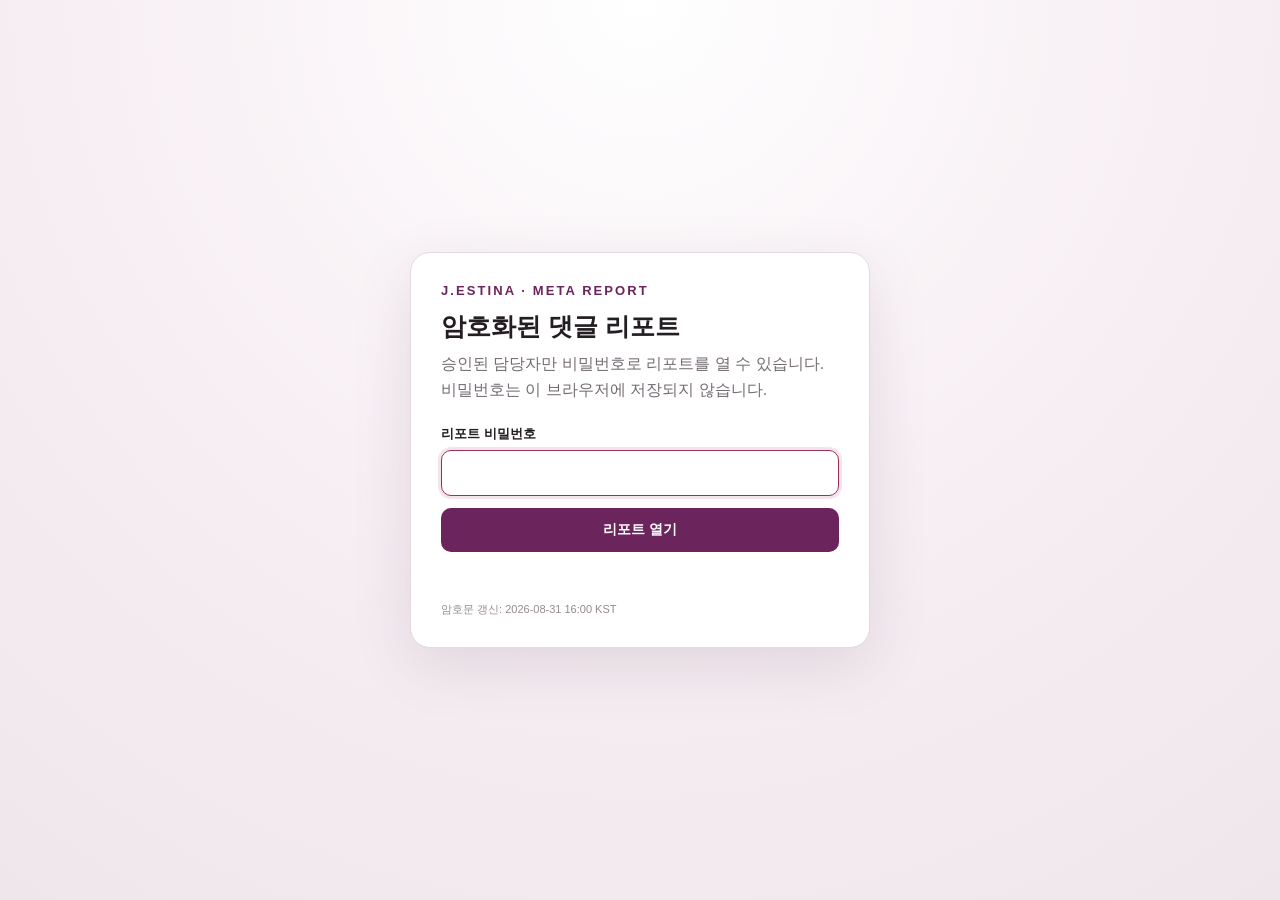
==== commit 00c8f2e3: "Update encrypted J.ESTINA report 2026-08-31 16:00 KST" ====
--- a/jestina-meta-report/index.html
+++ b/jestina-meta-report/index.html
@@ -32,7 +32,7 @@
         <button id="unlock" class="primary" type="submit">리포트 열기</button>
         <div id="error" class="error" role="alert" aria-live="polite"></div>
       </form>
-      <div class="meta">암호문 갱신: 2026-08-28 13:47 KST</div>
+      <div class="meta">암호문 갱신: 2026-08-31 16:00 KST</div>
     </section>
   </main>
   <main id="workspace" class="workspace">
@@ -45,7 +45,7 @@
     </header>
     <iframe id="report" title="댓글 검토 리포트" sandbox="allow-scripts allow-popups allow-popups-to-escape-sandbox"></iframe>
   </main>
-  <script id="encrypted-payload" type="application/json">{"version":1,"kdf":{"name":"PBKDF2","hash":"SHA-256","iterations":600000,"salt":"gCfQj3hjdM7FHDuyb4PLFw=="},"documents":{"html":{"iv":"l3t08ip73pLvH5K3","ciphertext":"QFzVV88W+ufrc/6v/Tzni4URmOq9kDJaYCninhiu+SddpAxHMYBg30PfSWPocvFXakeqM6cWBkMP9e2mr42BD2kyPcHxrG3CwZvAg5lqALIxKTJzOzTgHql5DKewcf4PDiyR0okFwQg6d18SNfMUkzAWG9lMOmq/4x6jkX3kw7hCU+IoB23TudQmJqL+bUbMaYEqBIj6cLEZaKydrzZskDUerqrjPlPiPLL4A1CpOfqU7tTVqUnheJyO7rDccAP4X/KRGpf2OdxkgstaOjFRURPT6c9/mFemwvK/QPICNXc4gAaeX+y40/ZGrJ5lE4hQxZIuNvKu2DvGPtFEAwc15Vbpj9HnCqIZXtzb9FBAWrMmaQSwaLZfBrpizWY52gIh9GZGxKB9XF0jcO6k6BFG4zxm5/qQwCYzSxSkv0wIiob475Z/VNOKax6sorlfIkeX1oGqC0x1fR1E+ysyUI7mwwCrzEYoNbuZQqSJFzZhwYcuOAnJFZMZnuxyR3ujupM6t4wS9m+Sf01alnCaehAt7avttiYVnefnqOq2jSUGLY0KdyIQ3FPlzczgaLD4Do+ZVIopXQSsWumIAv7K/SlmDgUYfSLlT8A0CUPU0vNge/HLaJ+9bQAJGfpMxe0EyZGkhBvM/bD0T2F5MMJH1AujchMkhxKUoSohfMl7Ni9ppstaawgZ8MmNYF9oa+hoXz21YBBTFxFLtGvT2jCBlN6vkKFlDfM9TyLi6P/RzK3XQO6PglJPHy9r1FDevBwJGP4g536M31gOf+VHHNEV79ipUFU6LGyYRsdykm5WfUUuNONphNp2DL9DYfYkBuZE4XGCdsaVh1b6hBtxyftGqOpOkRR/[base64]//q5WjHD9kEatctzYm/d7B9FI8J3fnU2plW5rsyqg0hrQJAAQG4YJu2vnzuP4lGODsRLOPAz+SmrXyxWSnEsPcxhNqtL2trayvLEigWPra3eZlIVVKGWyBMDL2Ibc8p8PxuXyrq8kgtr9dHJCNUTK5QrQjR5E2SkGi5gIhfD1ul42FaqoCzUEQpT4AkX7fip5pNRvFevaKZjf5iA6gs/gOptLyyjNNA7n9vfQZF4YXITSsr29piKb7k8NC3jg7DwIOhBJTpr9HmKbI+gCiKAe9agmYZujb46Z0xTn6USFu/upo+b++sfZ7m7MSESJye+wknTG8iyoL3SoY9OReB7QrfilA8LxRX0yi9IUe3vSXxR8oG18X4uV4nuaji7ncvQ069mPqHnyZCKeSP4J2cuq0vBUCuJLbRZqAIfQEgNe1oq//HK+pATCMzR7yJ08Z00XS7YyiCDue2MP+lDIH3smJYx+GaQvdZiPjR22dFzrvtF8bsASlAuZ5c4NGJhIJafAVFMa9zA/l4N7pWmskHK1v/kHKsbQnYblFqRzpFAUCOHyIb0mnEw8LOX7dSGh2hRB+zs401nsdOKoHPp7n8Nmx/Zg40dJ3AWlP0iSDoiZ30jLq59EzdaNeXI49mEza3Gy+/vEQoUf8XsVOpmh8iFbTXELMVHIwoJP1xV4NuKr48ImPR0Q7MFO75YG4r7rfXtozD3mcFAtlwRC+MhKuRsJeElrrj5kyTHlhG46EH4t+yd2ClfBnDKSuaWehOF/[base64]/NVx6TrIOrVckadBvcSlNZV+LEHb4UJNPVrc7hdWKH06qCsGkixa75fDDFIorJOtmjFv6L+FOIhy7nwSPRF/zRDFCgPYlD8fSCtBKmHyccJn0wyGlyPkdznw+Idcx8DtQQDhavbS6AOKtfjMltHv5xG5Q5s8l3IzP1aFZ6xaNmt9KsdWHjLl4Y9BLWyGlKNaedxEVwpUh71Sb/XK6fQXj9RHOwobvinYFXNrNyUiubrk7McEyJP6XC9dkIIHii13vBeyxU0KK/XsUjyRdkOmkGkXFKZ5scF9imGkzYUFavPSk5ehJjEMwYr7FaA66vdjRgJhMtna85alPqqq9tKQ2r7Eii9uaF5DyFu2w9kTyyCaG5V+LnzmlL8sH9WzIcbnQgZlQNUfM6PWsHUCiqgcul/QNHyiqKJ19oVf44O3EHln/eShk+8wucS7fxHxyPp52bdW5rdhfs2332Ld8FCxjFhBjCkgS6han8SjIxxm6GsILDG0eWFpUEhHvru67zldqOd7xFKSAzpSDNDGZLa/hV/u4NFM59IZKfr0P270KDyIqvNZudrlIGbgQz5T7S3YwKw7Ebp00Uq9GPBqI8/Jyrrv943GwT1ZbAfVx9ZybP6VfT+bhcHPEOIcqfSA72mA9aGPNi79tNe+7ml0LpOsxJSenze3rWMbEqMh/ylJ+nY+nJlNFdgC/IBb3O47EEZFnc/1VGQjh/0u7fOasBxbImnh224Ugti5rzSBtxrc+PrXAg3r9iDgANqAstBaNPIgVE1g/R9jBvFP8sCMj/[base64]/qnjg5AK+Hp7/ewomezyOCi9QLgc7TqPgP8ZDOpAwyHAcd2+NGoohZU8nob4C9YbAt9+FBctd1QMobpCxNh0CWYFYbqChBxh/UhUMmRDcg4P+Tf7t7+rvxYyW0qosw7JLp7XMeAmjJI2WqgYUxnlekpxFLaQSMtKel6ZR5LJdJz+ciGEGV9zspGEKiAbxm9rX5vuCYsgKVNkSQMnjrA5mNkQgKje3k9anYpimnTQ+zsvkgoxJOHQ+jobFaGGdCsET1BT2gBOXxOhk2OQtNd+n9CnIzlB/QFQAwkfGyTuO2jdz61sO6Q9/x6+B9KWIiEUB3k85RWFW+w9V1l/59Me1uph5VFrPBvta3PeJhK2iFrPm91KwW34ktTTf+QuGAaESi1F8k/oKrZosQddCyC6Ii1Vzj45zL2bmHBYe71n29k9GihwWtMp9kIV2QiT8YIsJw+48OezVKS8AZRSs2WrqcFIPdygEv8pWBxSQ3cLGNIXQmm3hb69CusXdfWyc2ahrZGw4lRA8jbPrFIBbvJUjgBV9GgkG8hgS9/Okp/hFtYoyGt23EOnTtDgNU+KRbRumTGWm9x7QWWLBMsKgxzFmqJcp5FH8Xj4H4SMhhE4o9q7p4bIyOUG1gCGWd15XSEV4XPw5XYmlH819CMI7HqqpvB4lIAc6WluG+aW4LazeLlzBYieh3wN8G6v4Yd3LxCqrkn8E6tUmcoS6JDwENaaP5TYUopvoE7GomYR0SE0/Iv2JoBGcdnW1bwKf+EZA6Kxb4TyYVBfbWbiJLfpo05KoZe2ItGEeYLQW9reVc34uAeffqZqUq3a93pI8HDmJID6IJ7qUElNu66m5nuMmS4XRi6pmVRF5CnVqObqTZM4MMjJgB7PCd5kD3yKDLPzd15CcEcQJloMmz33F44JlICooR5GZD4guQ28jRzH/[base64]/VaBIVJuXwqKC3XDDZ+SWT5WIZItFQIPfCR1/VMeY8aPp6bVFfgu4Du0mtC2Wc4iDgYyRp1R5dciYPwGrdjzmVrXrVylzKGplOiALvj+0+Rktk4KkfCmqfpe5nzXjsxGcGpjOxbJ9fY97LmvYpMnCb4yN8E6fgIrmCCDD/AMMwG73PwscXYycxxI/KIBBYl+zNMmSWqCfkkLH+HSFRfDJXDieUEMHpdHc8Ck1UcMeYOSCyesTCtac6xC5yg+Sfcdp2i00bRFqg5lCwWkBzc4K1C0U+wR13X02jA0Dlact/fZFwwVHRgvkWthcwxUJdW7EKKBmmKFt0YfWKsuLEQRT4MNUrqaCC5JruYAai4Di80N0JP6+6EcDhe7jZavWvf3BQ+fY5apAHs1L30VQGKdUFfrEtnzkme4XMJGa/DMlIlvcY28Aicx731p3oPiXoWHEU36GRYPdwCEEEQyEumOASgIOzaaAdAvwx+1p9n8AsOX8UXU/Q36hEe+Aap+6k7N9zw9zDvfw7AtJqSenaiiFfbEZYTALuUuDtDWESTuMeuM185uf15J3R9cDUsTpzFmyEZPFV/GuCvSbuHMUN97/xlrlkTD+W7ZCamZT6iOHMNGxTZOcb+pPimHrE+KDKh1F+wOHf1CnrmDFhfkTyFZGntFKWAGT1qqI+NURCyOrS/9VQ7yhV5KnGPJg07jCrNyuMjGblQWd4PQC/9H48yOJY5M0EqjqoTSqCROlLORrOH55RIyyyscgdOBxxSg2aN8Hb/g+Il6r+UkbEGSv1tqAD3TAitymRQlxoSoKEyiUkV0UTLiW2sFl+YTJJuDkBMhv55myET3U5tiqv5au0zU+EgJakUbI5IzMPJDXVs/[base64]/ICGcF6F6UwlQ9A0F1ARWV4A8jETqKPtHZeJwkhdfiquwUx3PHkUdzJBhvjPiWyzyC7QKojWtrINPaxkJqOyeONOgg1HysypYNS2YMiciiYNgFj9FE1ZqRdtotp5vzr3iu9nx5Gz0WO/0ccixwCZPWI2MgoCt8eCNgdq5NHv3dZ90UVCJftw0Sab0L6qOvgN/jQQ4JPI2GRh6LZQm2qNrvCUj1yHHFulnWjIjZhTtCIByQHJVg5NYmypjgp4RWykLvned/vEWJLyC3WgpBaqT10/E9P8KUoxsdjHTGpQIDPl38qyuwRhCToNl84iRuHw1as7Xm/xzIWrrBmbsVHCriHpUu5En+hUeTcKauufz6ENf/Nu9gk2Co2QIfefkrkX2HkBDbYAp44n7zC8gDpWtrRNMQKSuAKs7nCX6pVcPVKZQeT+96nR57VD73HCnGEc8plUE7MHmvjqqzx86+JltTwzVQ+2wt1LGhDvW9y9iW0jUOjj3dES+OGoX4ub6CtU4PyIsygZhsipMQau1HX0IKJ20Z+V2Gl7yGw/o+I46ENvs4WOYoq78mhHz7hSJArN44mMX2Kx53axfO9iS3LcU02IzL+LfJFHmz7FbhEfKP50mJoBE/eYTMXlyVKeLaKJghyudQ8Va/[base64]/3zGNR4fA+u2UV28hvT1pmyk5L425yCafMNgIU+jh3eZ+25SS5Msh236V+gQd3tuclH+Ttpi4Lovii9yVtZ8ZSHusrbgjgo9bgM/OUz/[base64]/zjFSih7LFCyD4n3LJBodjhfIrU2H7w5dBV/ndrNoF3Lf1qG77AckRDJ9JGENxxY+kwLWEBBGqB24IfqhXm1RX+DPKWT91MZEaRIDabWMcAi/YBmNYrAGZlzlQteZW/ihlAIqR+KKB7Ug=="},"csv":{"iv":"G6JAkORM1ZviUsfS","ciphertext":"NIFn5GMbrMW6VPMHoMe6Jic/x8t+ZYhnPXNKB81bJzj5KHRmcCuASAu9DHMqLRVdKCLltLuuZ7KvryMZ2bNaJ9ZJHjnmfWDfRGc+pZPRHf7TxhoR+Dw70MLryiKcOcTDfp2LY9o/n3FR3NXKzdWhRY1l8yDO0loZdHaKDQZIONyoEGV0S+SATKdzPnPFbHC+UIBU"}}}</script>
+  <script id="encrypted-payload" type="application/json">{"version":1,"kdf":{"name":"PBKDF2","hash":"SHA-256","iterations":600000,"salt":"9AJMvt23wTY8ls6DB02iig=="},"documents":{"html":{"iv":"L3sg5ErnXQCA/lKN","ciphertext":"uQDP2zW5avaS6recUzoliA4epFz1Y5E2YFYn/MIUgoudFI/RzIxxOlNwg2mtzZiBQUI/uzEXkpA66mTzysZnXrEPo9AFowsT5UF6bUPtPvNVqNcWTAY2XJyx0cf92vl0NXQp1ikOtE48vq7D+ItjpdVuafr8xWgrWc4jyfgfXObJk4rFiL4Dh1x2p7O41ULdHdlc5qvtL1Kpwm9/cJnw07qKGJCTZBtPJxNLChH05q4meHz47ieS1v33EJehh1Gg+tIMjXO+Zo5PXs7DpFw+tgFssBM8M2X34UPfmnTokvptPNI1LSZQWFYbymOzvSh65jryrHfp8HNRlNil98UkXiXX5gmA7Kz583ypNGPLDmw8mqCEOoVgOB+N9+3A8bsWG1/L1n41rVCJnn4WInOMtD+bvf59dSERU0Oe9jWTObGRtKusL7WtKjiqpwEtulIAza1blVwMMBqRnrmKCudpVz0xgnqcKEgOV3TKF+JgQZKEsCK7gDa3BBXXUtciqwYJX6F0iEi6EXn5DEAqsXmmK2yFrpbaocrWMuTi9X8NCN///FH2mJoiL2st1nru2Dir9P7Pvp9LYP+jvp7Jg8yINlk1M5zNY1PlQhnktKM8ERpSzd4kxiw7+mdruRLH9nsYmTG1AeoDbvWNA5e88I/vKMUmaowzUm1CgEM62Ma7BUH3qTlqJR9dwHwUFBDmT83whJyYJANbSe33Q5PezEXbQnKqVS2fn4h5m0y4iBHEYVU8W/9GLJdLXF4LlWfHUoHFR4V+wNK/lIrS+wv5EMxCL/2i3iTTs6wyG2pg3hHgjk5eL/b/EJcdyEN9wHQyg2GADl1JrTxUDISbF7gOIOHgDTsXEG0UfApZykLEofORp+QwPyGyCXFWM/PNvryeVW7aU4P78ok0j6+fNahFXbwbwe70XeE9U0XAAVIE4vC2N2vO0vN26OzMw05kgV7Uf6IiqciLFu3zhoF5J39n/7rFaJtJZ/AvOBBywfmcTimq/8EvohorPzrIwfmr7Sbs2RpPenSPhno2kY2HQae+9frK9gCv8in1vO6XyzQQvoxVh8hxzLXKTdmKGwDXFrevrupRTjSA8bPvKwwbjRJiy0VvDOrFckSNSon7kH9MfQ9V5/yuiPONtxOw4fTsmrvwzxSnh19NSEk9GhwzOadA5C2efxcWtYP52zemqn+SdCzIq99fkJ+Suj/lES5dUFhYHUm+VJMecFtTEmj5Hjjrxi5l3iwKbvFiKDe0Z+hZic4KWJken1i0A0/VyCWib1Pen/FvukOuHU9eKR9wSbgRH/dbuOd7ors3jtNYukupOL1AfQWw1sZbxSwXiJpCcGjGqAbPN8s6MRZFDA06snPMVCDKnFtQjU0Nn6sIJDgZk0qtQKsSrwDrLw1AsXP+5uOvMc+huLk8v1fyVoCc/NhCNScu0wB0GoGW4jVG4XWOHGLjYO/Aj4kUri4lQs5p+ky/[base64]/hEGWLYMYL07XEjDGunLLi4+vcbiOpj1sm56posN+r17TfEfjm28jf5SO+Kf1iBCwBNl5Pty1edgR0lvhO30kEpD+iepNL/yQv1+kRhGgS987JY7HdYhL7GleiP3l+M5h7WjIf4o20nrhFUSTMdoYigszFQGDtaB3YeSuky2rseEtYIMefGwu2X7ZZ0pSnZx06E8BuwyuGkKTl7ou8lW5H4OfN3BBltPWoUFNF/ftoIUv3xxenzgtiOjXewOniiXy7HO47KXd9ODLtByQvftCQYbBUsFmAiz2ofk1MkwgyLkhb0JSimK8/fBL4cBYlTIopFNQY3mvBB9yL+HKnZAaXsshXaNtI9VFcSv3t6PZQsef2rYsfvuDxthUZjNDV6TZbGFnBmctarRDw4PxTxmeYfzUmRbA9hzmGGAdXKbUzUjaJA094qTTw0RELEbO6zDwN+5XfDG1Pbso98kgRlVeW3ShzjXWtDB9QIZUGLvCgc8l3XRibf/bRd3DQPRAn0St+wQnBcW+lTS2cJ3WNS+3gaBDn3L9q0HsFCv10ZirU1MG2D77StEiHNYLWp2qAciC6YmDGbAEJZxAF3fqLv4FgcRMasBtEDqoAMMBfBDzK1KcByzaHSEI9TvO0+s0FEWcp5zBUOReJbeIIV14F6mSd8cuR2mpQGGuMd2LJrGLqbg/skdDv1T7k3Zqf39Ru4XCxHRN0yNshSDxbfS5KG/dknYgnfk2SL85zOAyg1bJedYOVazoaDjoG3o3PsWZVIspX/Nd8O5+a+iO0E/MpdPr6nItIe6YgJ/9h+SxF6K3haQk+1KLFTfKi5rg93fKYShSFMsfVilUvaEQX+ZZGQwPSMbxbPYt2EIQE+F5uZZEzSzensz/azFt4nOJ/jEnPxBBRJ4NL2GsMtfLNcwopRlTGpJ/FlXIV+o2FB+q+yTILJ9o+YopsvWjlbjIZvngI0yn0b6T9C+QmRDrsz6d7J654DN3DvZm4uw7voVl9cwg1QfN8Vdt7GoUPMKVjPOL1KSIOjXFjWi4BsieYqgng7lnwSvjTEF0X3JB4S1BAsT/dzeYcEL+gIchcDlLRDM+3zybVNDhudqaCKFpL5nQQRCeQ1FFuyzRpfm68xmNzTAlDOELk4g5aRlB/NvNaoqpgq4ue/cBOnVCBxw7fYjWcQ8Qr1E1oHD6Br95Rqe+JKfqu75NqhvpsIKwdBSVwLgHHaPFiasN6B6eqad1xsm5FqtBh/dmUjwSsW3gBJIgW7DsioGl36Cb0j9F1SUtrBid8azTrY0onqPXRd96hjUELJtBL428nXvb6+Wwr/Z/4WK5qEozewIAtmeggh4QOTEwlWtOecFqMBqnP4/PuNevhV278lcD/0mI3QmMJgMgzWHwNtZqYbjKkGcHNWe/OS68BwCTlPy+8srlYA4l5uNlle5huzrq3/nfxgm1yoiG6jTMwulN4JivYUaxfRK9pKTWXJF2Kaop2Sx+enwFWlyH8ed0JryjGdi09i1frHQ0ffM11urlbZ9h9guLXwi2dFUIqh3LKpc0YxJLurj9HckbUMtAFN2cVLforkf8orphE7ie2gWbQ4IpaPKet4Qd1H0JYz4BT3knbvWrAJeD5LJDnYvL/BGKc2LblfVwSiqT1dMkTJ5zCMKkF47pV1+tAnITdQ+MJ1mHBtR2HTtJHeMU3HNTbgkqeDiM7k9SHRY+3SSTOf1db5qK2YtCXRtcka9WMKrOg1Lp5kjmAEtwIDdfXUecKpUT2vWQ7WzDElOM94O68G/ia0dc0aXozU3gtcth8tjwWXUPSVv8S261hv/Y8vVDHifCOo/0hR7Vq52CjakmkIhTEYBSzkhAEJqXJznjobJk0iOpO4LnJPvJdnikgd3+/MkHmg6uCmYPZ4xj374W7RjVTU1DEiiAF/LJhn6DaGisj5PgcI5fCt/sAATmR7QagtI9AQGT+ndJN9XHSWdnZRG2WrB++xTijKGqco5qi5PBVPjeQyeEIteoYCOCnnMRHhlgSknBh+Ya7sOY2NG81MykIBL1RjixBXHJMpcAf9sj03ueo5ZhXVxoimxSnN3qtsOSLRFwCHE8ceOs3K4AiFqaUnoIYtGcLSpnLFBDfSb1h3gaVm1nBYjIgT3Ng/CUmEjaKYaJ6BC/MP7D1Ag50yZZESehjSaT+Z5A8lfIv0h1Jv6BOCCiga24l7H2u1XuMLRBw8mV+NGSY8FyfE59WqOmYZS4qX6eCCeVzbSwkuh5gBeg8b4G7ypBVD7Y2d/CQ195VeFKH8l7hgYbHYNlvqHin1BhY00ixpxlyBNePKMqWPj6qB2Pr5nLu9xA0VOSbl1mv0Lz3zLeT6Id2OmBuwCQhVagdNlGd1/83bVuhUqWmVz5uoQ9RbvrhqlvrbDara+dPdw338EyP9z8CqQ8/m4d+5/vzrh0xxLH2VKyATx1HZrrt1ihc3iqEV1h2wnF7AscgponKTVSQ584IdShI8pnoBq2VXt0ahB1qb1rftsCDvPhw6ZmYMZb8P51TAJp2StHA8jLk8zgU6NGDMr16sBmDhMymQL0rbsAErMPEhnDukI8a8CNvN31/smD3wKSE94dVPaFDdqr0VqqbiQp0BYOmnLCNObWQQ9sXpcxQPLkdSZvQqVm+Iuqt9TjZnJ3lxvGskqn2/xC4kknVtqpkHI3iCcZWGHzzIy5MZuCPAnuXKHyECmoSrPOBZbBnQa8gBDeV58TatVhjpmSSw0doOnT8COmlNmfumkpG8oCOxkVOuu/4I7Pluq7d7xWz2z0yGAJF11a/BCp1o4hWLmoNR3oOYftRgb++9ImMbUf7Jz/VraPMuW7Iem10qRj3q8EdW4Cb9TxVEIHU8OBzITtux3v+ZLQyOHmH/[base64]//KdKYpTPe8H7VQQUJGkeu9H0mDlgvUCRkKB/OjNA4s/M75XpwSiJeKCLECAUgjCaAZ9GuZZs/Tps+yZPPi5v9650pzM+z8L8w5/4Fu/suo2KOgibnl9EfphXh15u1GWMqGMmV0LFRpC9r7FVxac+W9ki9B42PuCMFvBvO0R6hV+I/X5xL2ybg1RJKyGo2ri/GJjzUz+LywNmP8NQ4lkaWhYlhdLOI6uAUDAbZTdC6KDTG6PMmoGMqwPW/7n1S0Mnl8p3gWOSq1+R/MBe48h0SZwImDhkpSKLO7A6rbi1lxfVydT+EvIIgcoTxHJG25qKBBDapN4vlgfWar0L0klONUPGNQsssH72h/eoiU40kRYt8Q3snKfCXEhX1t587ibEtD7MY7wFFdQ2Y36oP7IHOlAg7SLvIuE7pyigzf5d9y/VTjkrVfPDkad/U8RypCAjcM7L4Q2Vi8kiPILWjGKVKh2vE1gmwyWJWo13KgigqRBv8NbT3Am58Me+DPu9w92qvLQE342+/PEtuzpG4dZeVWjLFdU+zxH+Di0YTy/qrihO4tfJnlzLkHdBTFIHk8/fizMYRj0mZat8MzPkE/O6fXgckLIoYUwT8TwifFcVF9Nf0q/nEamat8A9wfN1va/IfXngK3oC5vln0EgjllTSx80tAOlWzTQRFFvg7Yev8zySQ5L8zz3ZDIT6KMZ4hAW11/rfGXEGFo31zHH0bPF7gdB0m67tNY/MTcglAEnPJYv70GvLR0y5tHSo3ZePEdeV+ftL81O3mZF9JKedxVOZMiRo34lA4XoRBZ9WatouNskRyL2B2epfcvd16vQk+sutHyKBHzD9YyM5/Pnsq+z9yOAMA3gnECOwrgGtXicbDueww6+lHwlZjwuM96Mq4tEPxl0jzMz69oL8UdNpkbfxgpwJzVC0FYwJ31j/qNX/t0FKutV7GLrgsAIKtWKbiEFiH5IQJ1CtTXtCHBTpsOuulCfNQCXeed5cQFQP5rBfpUwO/2XncVGRK2vYdEo1Ug/RruJF4T1wExiqnPX41/OTI/KnflTapClQRsTuFNZ7YF4VRlxNj7uJJugp5PLvDA2Q7QjADOGbNmCMdQYicJdCWRemLi9GJa5Zbl1bxUlDmWAXqFCOwygs4WDJY3ppNtXsDFQ+qg50/HiaXznWByarPgwzrjdZ30n7Ct2k3WeRhQGajgqJ+QoY/sE2ONDnaobafhxE/[base64]/5t+Abx+nIgzqgyTKmW9ABfHp2jOO2mCixW32Xm1coNnBR728et72s/Uv+pLLA/Z1RcILZrqU5Z534FPl+N0sOyU/ALb90GNLJyhb87mOJwZbydEBFy0ERSojRSLFhZ5L6/OFW9WvD3mdiCWqpFI/uB8ifZWBIOgDvjEoQ66L2sc40A2wt/c+KYJiwDIChHKMuDGImez1ZxKjtJ58/flgW2LM2IMOA1XgTCcG9/7CAlGDs+YUf3656fswVpun8JpyFFO+fMeC0DrCvmmt3iig83Nf/mgEdvZrtnB1D4gOjOhPOycP7rqfP6OMolrnILr/8mtFlEhcIpw886C1nBgVg1pomzHYwpoR92RrnAIhZtupR927QYc4mEX/VxC2X64OElOQmRb8u/lqym5QfmdX4gmJu+WLlkcYdQ9bmNJ/0wW0Pvjfj9rGPJNprHdhfm+4T5LJvTdWkq/o5HJLYCKgt3nog2VyQ8afMtCXgowIsrjsvxHVK7f1cxpAqUY7iZ0lzSSli4rbCIh68VOXCpFC/D4tPvhDC/PJXRczbjTC00NQbLMemJUZQaTcIBU5QHylsSufmAatvL5QyJzVNzJ/3oxGtXnCXyO7pZg77YE6l8CUNSCnX/MLYgBFkcfDWQi75sE/KJwhdp1I+Z1bHX8wtORZI5X+IwxDSpcLLIYWgMAoN104YMG6sYg82NG6skhbWQf96IziLdpHH4Yu083HtkJ5fsQ1IKAhU5lOHDnmqg91VIVk6vcRBDpQuC7kFH2+fjpVpophw0pWOHs9vfEqroI0xPYLdEb2CQijkfdxCca3FxOEqBEnRzJ+EG/73lWYLFNyPzkjTkpEZfUQqWHzYBOuuWHIg+nJbLNLjv44lFHwXXAiP/GyOBfgI0qVwfm9Rw3j/Rx8CD7WMEwEZGbfluTyauC8iUuRKw7EcF0RtyAJaO5Gbodei+rOlyQVKnBXmsls474mhtiin7jStygtHSEhSfIOm6ZC5NRBqk0cYfiADBdgRQrL7rBYgxFk6p1r0bH/p4oHfVGXFWx7SrXCyNQUOjTRgR2Kpr9VLqq4ymR2EZLLVXuFpMFTO57iX5Wu0R1L9ojsVmkkTQrrym8ytiJreZK2GmxJc2RSnuD74ydG5lxxCsp479wEpOBN3NgN7dz3MvnwPH4iCf/Cq7CSLbjs+dPbuGt2tob+Ov2NKxy9sn97sMwzCjw/TSERh7iKJeF0RErIxNyH9UQACuh/eYU6NZ4k8PLecdgCnKHGtx2OpuDg5z8tT/xnssJrFXgF03Qw6YwghWn/eiqRH6q3DKtToN+cvF2lhoBTxd5Hd79tmMdr0pSX10DsLXZ0zylarY77Z8+lNEGN5F6Z+8ZnPVRmOi8LYPKjKOW7H1ZgwNVREYF2o0054gyI2041F8dyfSlaQQfIaHm84uEHDJnvC6pDdyZAn3IcM2qUsYaRmhqFxyf/5nmleX1+RWSCyScFGGQu670G3MRiNUJJSXl5zLooly4WhO47HrxbimMHpFLZQ64hJbMMr+ztGFUkCs9iGHazCVgtrgO8VyeHRmjxzGk3imkGdMgHZSRJZ239EE5VmK8dNDfgSfkQotJuzO8iYbk7Fn0yvgbCgI3+48jruYhfo3RZkxTWNtZIRBUCWk/ICovBANlXPgojpAGDQAjTiIQc7+bHd1XRxdgdbvRLwt90IV5fjDHtlu58w6GV0Kdd28NvGQolaQtKmMjWPTkBrW6DhNcSkTL+mT2rinCuIqCgqK60nNQJjxbSMwfyK9qDlCbeyYRuIlfCTAcizEL1RF6NY30eoQU3woH/[base64]/5P0qjuxyXceY+Z5kSpXF+LtRoL0ztkNaXahhE5gl3LBzcbbrIbyQyuEOPufCJ0F1fPbPPYIW8o/XsomIF16u+AslyiVS6h4duCEtK6yyO9dt3IQau3omh3wVa3x1LLh/QUjyJPDP6jniYOEbBCTih5RsvCT5CtOkDfRFvqWkSmMqGbc1QSdEqHyxMKH1vMxr9Gy0/VLKtO0sDCzJ1yXB96wOHN0/42GPPoemlL75zpxUd+mpb5wIR7Mqb975+OquaOhCVgkTzldkV2TpnwJjoBsAQR54/43obseggvkJ5tb49BC6BKHxROH7xWf8q5Y6NaLU9yRbUtNkMXy/oGgxtVMpUMxABbj+kzL7Sl9Wf2NrSTktC7tAZVah2hBVwmsmHG6gF9DK4EiiVe2v5zDjG8vmzgh91JgYWoFK2O/5Va+2n40B1dG1TgR//TxQO0PC9ovRCvKXC7o1yUjh0rIvaxRt4XUn0DedCbh/[base64]/wGzJEbqghvZF/ubRIqpn83pjvbCcpDy4XVUuIB2h8nHAvu0yev06v9FUcVAFa48tdg1niDHumyuzFVzDGGObcazrVdgXDIFx"},"csv":{"iv":"qGkTt1/Pq9RemHnD","ciphertext":"7VaVvxFLWb30m2SGmgtd52Jahw0JkQFLzMvyg/gvM2wIdsT5ozKxqIq0M8y21zYkc0ey8ZAUVlPGUx9Nywj+Cu8DNfahDRaHLCX/ccA5IO+1qF7tt7pQ8IUYVFcItVJ8OKONFSqIC3xNUIJOJVSQzK+65jiElS8q10Nqe+tIWEB3lhiF0DpspYxHtY8O7QvxsvnmVTielj/9lII8LytHyyC0r3McEpmF++FtCMHqGTlj0/lbIYb0wIkR6Jce1+D9r372iVVpvZwvyXKOzAu/4rsPTX50jkBDjP0vpk1odfErlAapK2qNoBes/NbwMgGFtdJdJ7OFp3J/QGQMi6EMQs6nuCXVsm+0tyAy6cbKgcwX+tg+TP7xRbwbXAeSMDlUmxU9EZGM9vVBWC4Yzt4sF7G7theHjfk58F8uEfZDYSmLLSaktVN2eSTQixAJ6lJA13bKh10fZRzXv0EpqSgqYElu1kWmrmSXHpWz9deKWm9LgXlEE+i6UD//DDfTIbnR/sBgdbF8fRqNk4U6RqXzsOasrk3AX1gNgAhR3jG2yCGpzlW277lbRRoMRzScp562vnY4iUBIgIwV5EBDyiaBmCLfqNdOE5eXZ332rG+zTH+5uOC3QW7rhdS/yf4PY8T7op1HYhqigILFSTMXMXRVE00Msu+KdP2iKLYoJjZDtjiU/jE="}}}</script>
   <script>
     (() => {
       'use strict';
